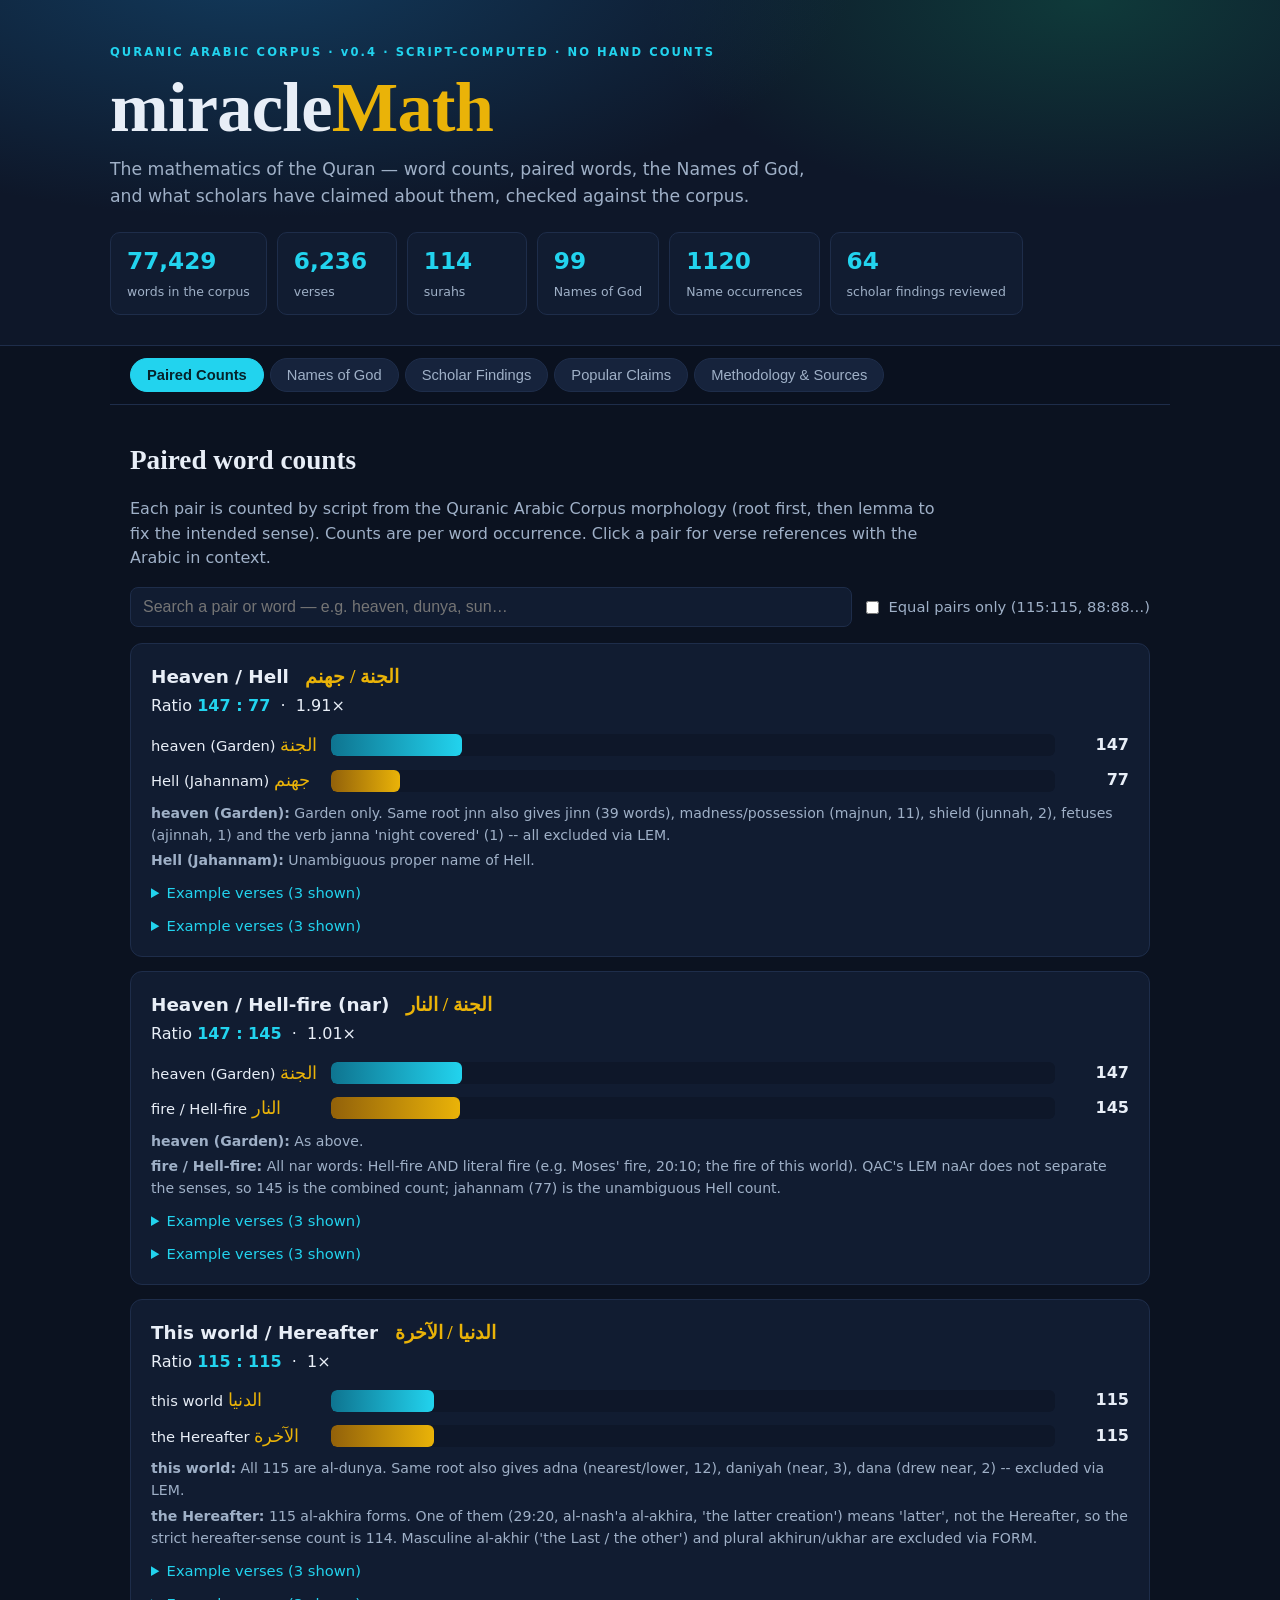
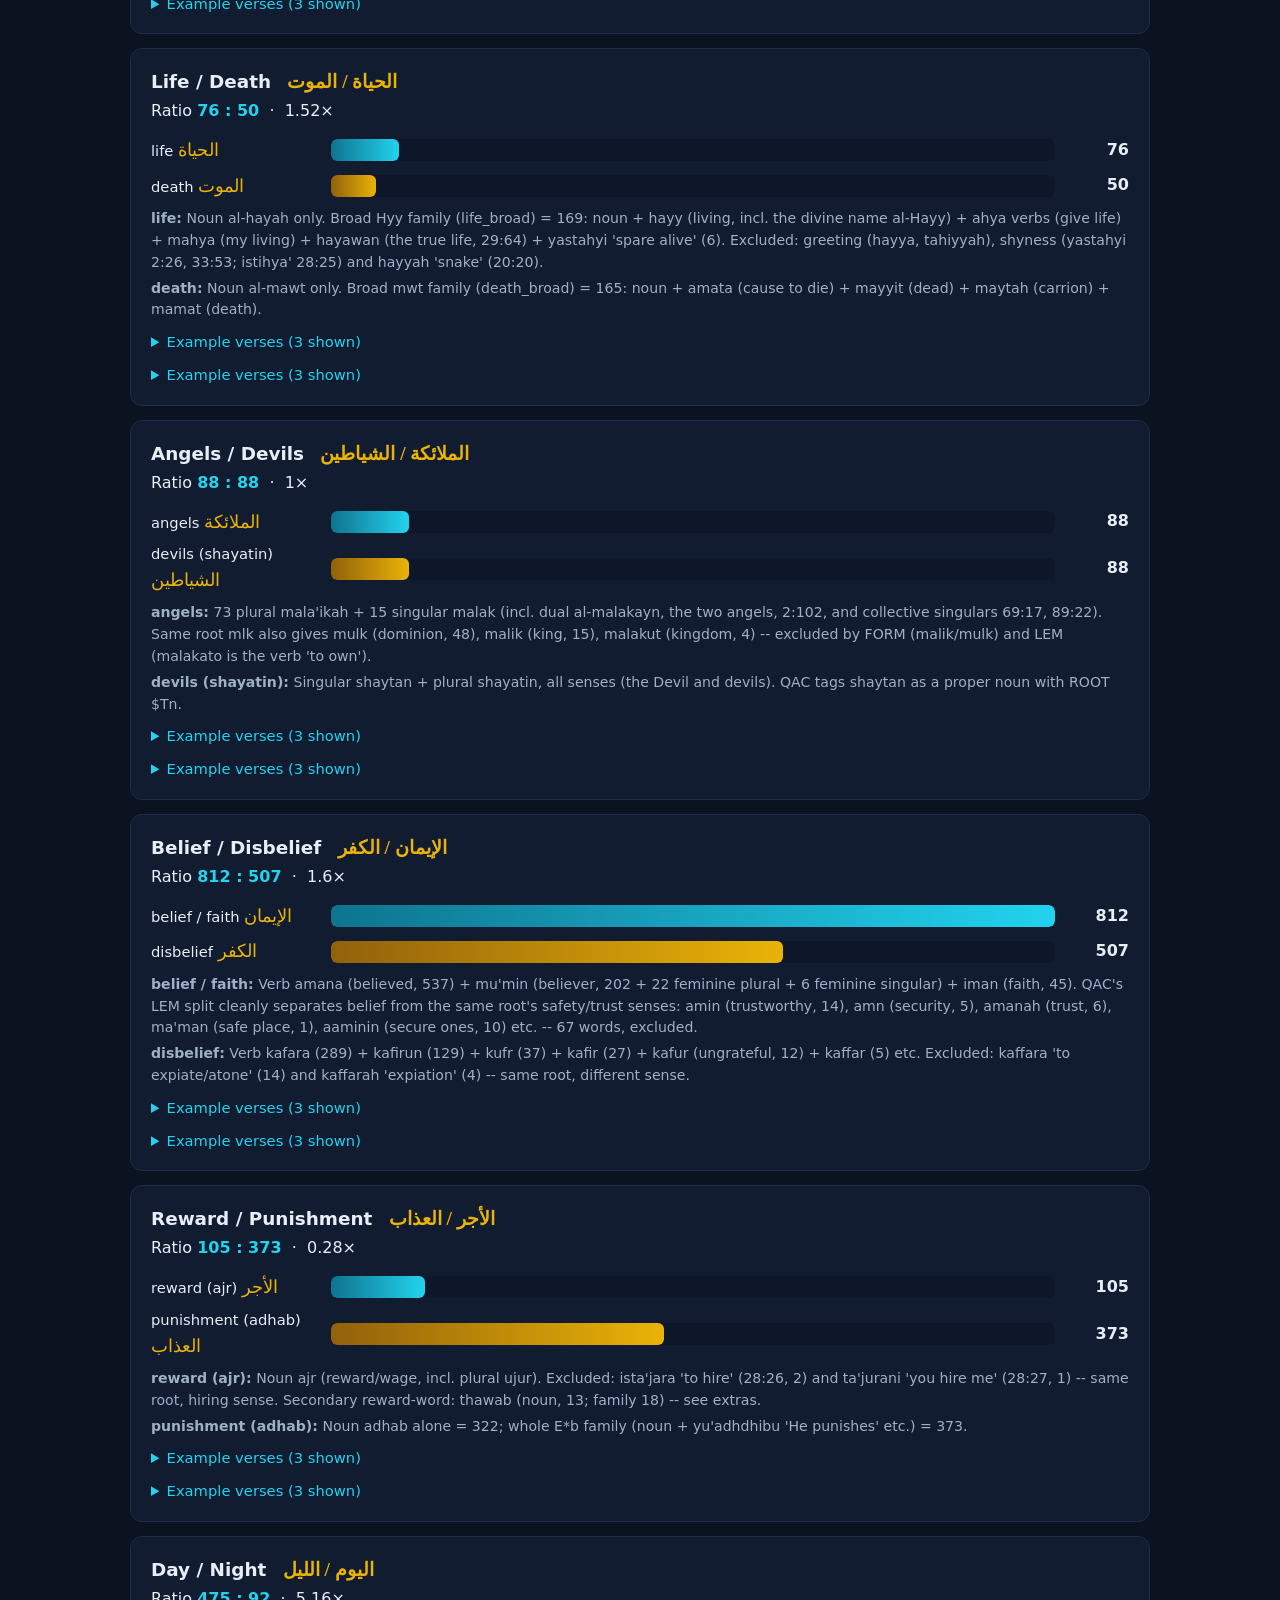
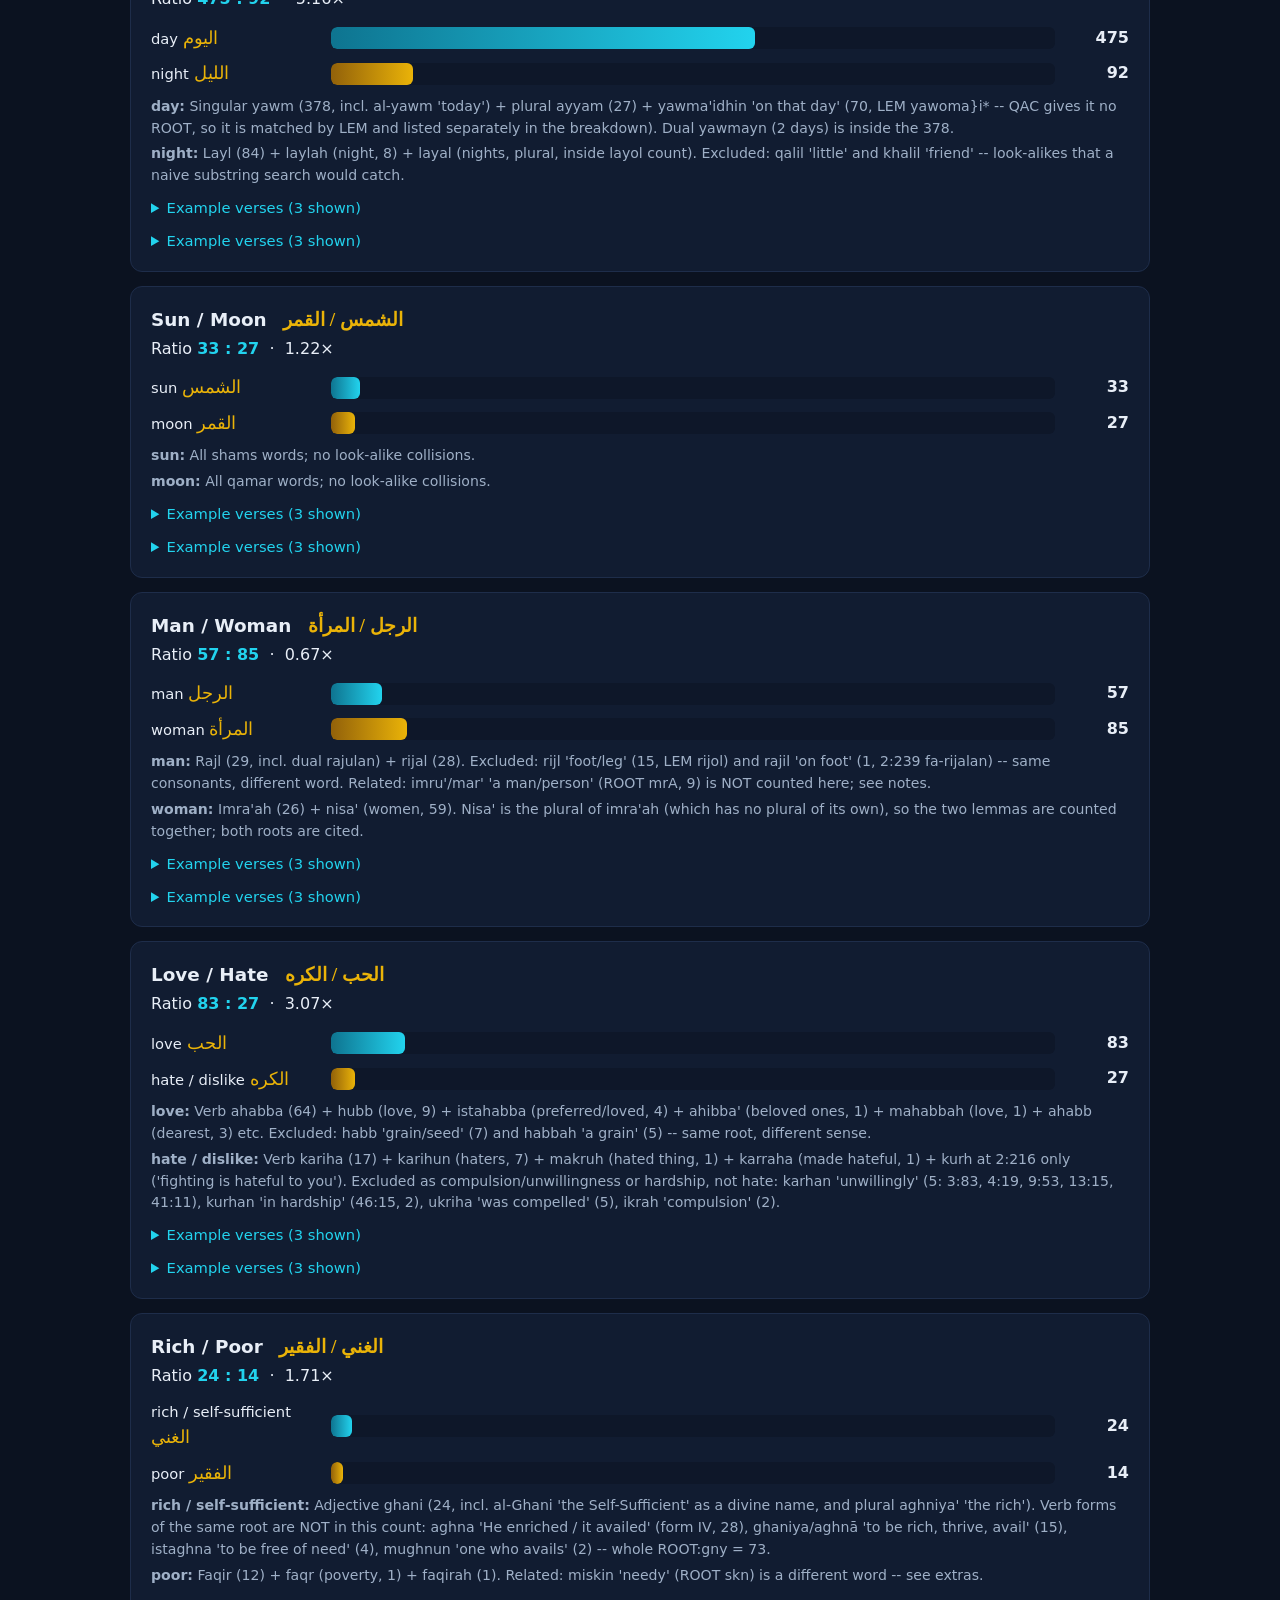
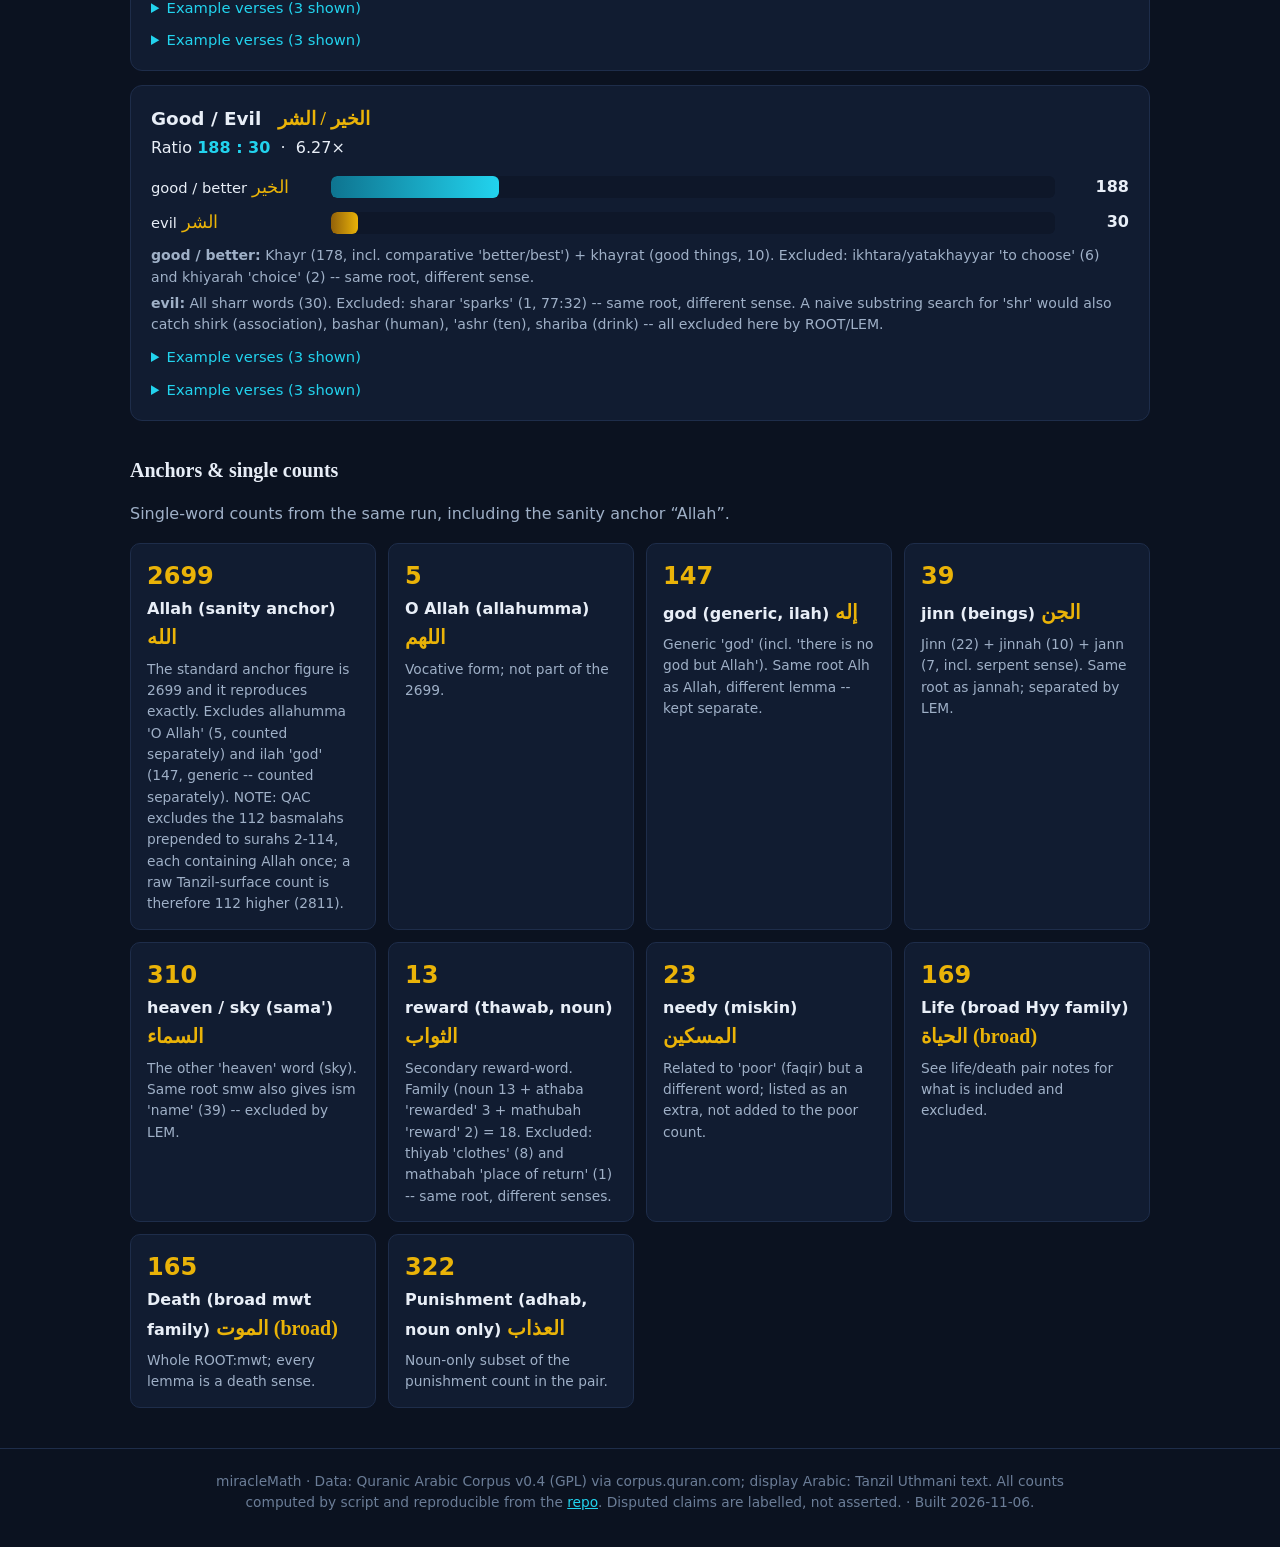
==== index.html @ 04a61f97 "Add Popular Claims tab + panel" ====
<!DOCTYPE html>
<html lang="en">
<head>
<meta charset="utf-8">
<meta name="viewport" content="width=device-width, initial-scale=1">
<title>miracleMath — The Mathematics of the Quran</title>
<meta name="description" content="Word counts and mathematics of the Quran, computed by script from the Quranic Arabic Corpus (v0.4) and cross-checked against the Tanzil Uthmani text. Paired word counts, the 99 Names of God and their co-occurrence graph, and a labelled review of scholar findings.">
<link rel="stylesheet" href="styles.css">
</head>
<body>
<header class="hero">
  <div class="hero-inner">
    <p class="eyebrow">QURANIC ARABIC CORPUS · v0.4 · SCRIPT-COMPUTED · NO HAND COUNTS</p>
    <h1>miracle<span class="math">Math</span></h1>
    <p class="subtitle">The mathematics of the Quran — word counts, paired words, the Names of God,
      and what scholars have claimed about them, checked against the corpus.</p>
    <div class="stats" id="stats"></div>
  </div>
</header>

<nav class="tabs" aria-label="Sections">
  <button class="tab active" data-tab="pairs">Paired Counts</button>
  <button class="tab" data-tab="names">Names of God</button>
  <button class="tab" data-tab="findings">Scholar Findings</button>
  <button class="tab" data-tab="popular">Popular Claims</button>
  <button class="tab" data-tab="method">Methodology &amp; Sources</button>
</nav>

<main>
  <!-- ============ PAIRED COUNTS ============ -->
  <section id="tab-pairs" class="panel active">
    <div class="panel-head">
      <h2>Paired word counts</h2>
      <p>Each pair is counted by script from the Quranic Arabic Corpus morphology
        (root first, then lemma to fix the intended sense). Counts are per word occurrence.
        Click a pair for verse references with the Arabic in context.</p>
      <div class="controls">
        <input id="pair-search" type="search" placeholder="Search a pair or word — e.g. heaven, dunya, sun…" aria-label="Search pairs">
        <label class="check"><input type="checkbox" id="pair-equal-only"> Equal pairs only (115:115, 88:88…)</label>
      </div>
    </div>
    <div id="pairs-list"></div>
    <div class="panel-head sub">
      <h3>Anchors &amp; single counts</h3>
      <p>Single-word counts from the same run, including the sanity anchor “Allah”.</p>
    </div>
    <div id="extras-list" class="extras"></div>
  </section>

  <!-- ============ NAMES OF GOD ============ -->
  <section id="tab-names" class="panel">
    <div class="panel-head">
      <h2>The 99 Names of God <span class="ar">أَسْمَاءُ ٱللَّهِ ٱلْحُسْنَىٰ</span></h2>
      <p>Occurrences of each Name in the Arabic text, matched by lemma in the Quranic
        Arabic Corpus. A Name counts only where the word is used of God — the notes say
        exactly which occurrences were excluded and why. 24 Names do not occur in the Quran at all.</p>
      <div class="controls">
        <input id="name-search" type="search" placeholder="Search a Name — e.g. Rahim, Aziz, Nur…" aria-label="Search Names">
        <select id="name-filter" aria-label="Filter Names">
          <option value="all">All 99 Names</option>
          <option value="present">Occurs in the Quran</option>
          <option value="zero">Zero occurrences (24)</option>
          <option value="top20">Top 20 by count</option>
        </select>
      </div>
    </div>
    <div class="graph-wrap">
      <div class="graph-head">
        <h3>Co-occurrence network — which Names appear together in a verse</h3>
        <div class="controls">
          <label>Graph scope
            <select id="graph-scope" aria-label="Graph scope">
              <option value="15">Top 15 Names</option>
              <option value="25" selected>Top 25 Names</option>
              <option value="40">Top 40 Names</option>
            </select>
          </label>
          <label>Edges
            <select id="graph-edges" aria-label="Edge type">
              <option value="verse" selected>Same verse</option>
              <option value="surah">Same surah</option>
            </select>
          </label>
        </div>
        <p class="hint">Click a node to highlight its neighbours and see the pair counts.
          Edge thickness = number of shared verses (or surahs).</p>
      </div>
      <canvas id="graph" width="960" height="560" aria-label="Co-occurrence network graph of the Names of God"></canvas>
      <div id="graph-detail" class="graph-detail">Select a Name in the graph to see its strongest partners.</div>
    </div>
    <div id="names-list"></div>
    <div id="name-detail"></div>
  </section>

  <!-- ============ SCHOLAR FINDINGS ============ -->
  <section id="tab-findings" class="panel">
    <div class="panel-head">
      <h2>Scholar findings — reported, labelled, checked</h2>
      <p>Published and widely-cited claims about Quranic word-count mathematics.
        Every finding carries a label: <span class="badge ok">confirmed by our recount</span>,
        <span class="badge warn">reported, method unclear</span>, or
        <span class="badge bad">contested</span>. Disputed numerology is presented as a
        <em>reported finding with its status</em> — never as settled fact. Each finding was
        checked against our own scripted recount where the claim allows it.
        Widely circulated popular claims by Harun Yahya are in a separate tab.</p>
      <div class="controls">
        <input id="finding-search" type="search" placeholder="Search findings — e.g. 19, dunya, letters…" aria-label="Search findings">
        <select id="finding-cat" aria-label="Filter by category">
          <option value="all">All categories</option>
          <option value="paired_counts">Paired counts</option>
          <option value="letter_counts">Letter counts</option>
          <option value="code19">Code 19</option>
          <option value="corpus_linguistics">Corpus linguistics</option>
        </select>
        <select id="finding-status" aria-label="Filter by status">
          <option value="all">All statuses</option>
          <option value="confirmed">Confirmed by our recount</option>
          <option value="differs">Differs from our recount</option>
          <option value="cannot_verify">Cannot verify</option>
        </select>
      </div>
      <p class="tally" id="finding-tally"></p>
    </div>
    <div id="findings-list"></div>
  </section>

  <!-- ============ POPULAR CLAIMS ============ -->
  <section id="tab-popular" class="panel">
    <div class="panel-head">
      <h2>Popular claims — Harun Yahya</h2>
      <p>Harun Yahya is the pen name of Adnan Oktar, a Turkish popular creationist author — not a
        scholarly source. He was convicted in Turkey in 2022 (8,658-year sentence, upheld 2024).
        These widely circulated claims are included so they can be tested against the corpus;
        inclusion is not endorsement. Each claim carries its recount label.</p>
      <div class="controls">
        <input id="popular-search" type="search" placeholder="Search popular claims — e.g. day, 145, angels…" aria-label="Search popular claims">
        <select id="popular-cat" aria-label="Filter by category">
          <option value="all">All categories</option>
          <option value="paired_counts">Paired counts</option>
          <option value="letter_counts">Letter counts</option>
          <option value="code19">Code 19</option>
          <option value="corpus_linguistics">Corpus linguistics</option>
        </select>
        <select id="popular-status" aria-label="Filter by status">
          <option value="all">All statuses</option>
          <option value="confirmed">Confirmed by our recount</option>
          <option value="differs">Differs from our recount</option>
          <option value="cannot_verify">Cannot verify</option>
        </select>
      </div>
      <p class="tally" id="popular-tally"></p>
    </div>
    <div id="popular-list"></div>
  </section>

  <!-- ============ METHODOLOGY ============ -->
  <section id="tab-method" class="panel">
    <div class="panel-head">
      <h2>Methodology &amp; sources</h2>
      <p>How every number on this site was produced — and how to reproduce it.</p>
    </div>
    <div class="method-grid">
      <div class="method-card">
        <h3>Primary corpus</h3>
        <p><strong>Quranic Arabic Corpus, version 0.4</strong> (Kais Dukes, University of Leeds, 2011),
          <a href="https://corpus.quran.com">corpus.quran.com</a> — morphological annotation of the Quran:
          77,429 words, 6,236 verses, 114 surahs. Each word is tagged with part of speech, lemma and root.</p>
        <p>How it was obtained, stated honestly: the official download page serves v0.4 behind an e-mail
          form and publishes no direct file URL, and the Java API (JQuranTree) is a Java library, not a
          REST endpoint. The file used here was fetched from the textminingthequran.com mirror of the
          identical v0.4 file and verified against the corpus’s own published figures (128,276 lines;
          77,429 words; verbatim GPL header block). It was <em>not</em> downloaded directly from corpus.quran.com.</p>
        <p>Licence: GNU GPL — verbatim redistribution allowed, changes not allowed. Source named and linked wherever the annotation is used.</p>
      </div>
      <div class="method-card">
        <h3>Cross-check corpus</h3>
        <p><strong>Tanzil Quran Text, Uthmani script</strong> (<a href="https://tanzil.net">tanzil.net</a>).
          Used for (a) display Arabic in this site, copied byte-for-byte and never retyped, and
          (b) cross-checking full-text totals.</p>
        <p>Known difference, not an error: the Corpus counts 77,429 segmented words; Tanzil counts
          77,881 space-delimited tokens in the same 6,236 verses. The gap is 452 = 448 (112 unnumbered
          basmalahs × 4 words, present in Tanzil, absent from the Corpus except 1:1) + 4 verses where
          the two texts segment words differently (2:181, 8:6, 13:37, 37:130). Counts are never forced to match.</p>
      </div>
      <div class="method-card">
        <h3>Counting rules</h3>
        <ul>
          <li><strong>Root-word pairs:</strong> match by <code>ROOT:</code> in the Corpus, then narrow by
            <code>LEM:</code> to the intended sense (e.g. root <code>jnn</code> gives 201 words, but lemma
            <code>jan~ap</code> — jannah itself — gives 147). One count per word location; prefixes and
            suffixes need no stripping because the Corpus already segments them.</li>
          <li><strong>Names of God:</strong> match by <code>LEM:</code> with a <code>ROOT:</code> cross-check.
            A Name counts only where the word is used of God; occurrences predicated of something else
            (the Book, a person, an object) are excluded and listed verse by verse in the data.</li>
          <li><strong>Co-occurrence:</strong> two Names co-occur if both appear in the same verse
            (primary graph) or the same surah (weaker graph). Edge weight = number of shared verses/surahs.</li>
          <li><strong>Basmalah:</strong> the Corpus contains only the basmalah of 1:1. Counts therefore
            exclude the 112 unnumbered basmalahs; Tanzil-based surface counts are 112 higher for
            Allah, Rahman and Rahim, as noted per Name.</li>
        </ul>
      </div>
      <div class="method-card">
        <h3>Reproduce it</h3>
        <p>Every number on this site comes from a script in the
          <a href="https://github.com/mindsyourai/miracleMath/tree/main/data">data/ folder of the repo</a>:</p>
        <ul>
          <li><code>root_counts_script.py</code> → <code>root_counts.json</code> (re-run regenerates byte-identical JSON)</li>
          <li><code>names_script.py</code> → <code>names.json</code> + <code>name_edges.json</code> (self-checking; exits non-zero on mismatch)</li>
          <li><code>scholar_spotcheck.py</code> → 18 anchors for the scholar findings</li>
        </ul>
        <p>Full provenance, file hashes and the counting-rule detail live in
          <a href="https://github.com/mindsyourai/miracleMath/blob/main/DATA_SOURCES.md">DATA_SOURCES.md</a>.</p>
      </div>
      <div class="method-card">
        <h3>What this site does not do</h3>
        <ul>
          <li>It does not present disputed numerology as settled fact. Code-19 and paired-count claims are labelled confirmed / differs / cannot verify.</li>
          <li>It does not count from the English translation. The Clear Quran (Khattab, 2022) is a translation only and was not used as a counting source.</li>
          <li>It does not cover Said Nursi’s <em>İşârâtü’l-İ‘câz</em> — parked for now by the project owner.</li>
        </ul>
      </div>
      <div class="method-card">
        <h3>Sources</h3>
        <ul class="sources">
          <li>Quranic Arabic Corpus — <a href="https://corpus.quran.com">corpus.quran.com</a> (v0.4, 2011, GPL)</li>
          <li>Java API overview — <a href="https://corpus.quran.com/java/overview.jsp">corpus.quran.com/java/overview.jsp</a></li>
          <li>Tanzil Quran Text — <a href="https://tanzil.net">tanzil.net</a></li>
          <li>Corpus documentation (tagset, features) — <a href="https://corpus.quran.com/documentation/tagset.jsp">corpus.quran.com/documentation</a></li>
          <li>Project repo &amp; data — <a href="https://github.com/mindsyourai/miracleMath">github.com/mindsyourai/miracleMath</a></li>
        </ul>
      </div>
    </div>
  </section>
</main>

<footer>
  <p>miracleMath · Data: Quranic Arabic Corpus v0.4 (GPL) via corpus.quran.com; display Arabic: Tanzil Uthmani text.
  All counts computed by script and reproducible from the <a href="https://github.com/mindsyourai/miracleMath">repo</a>.
  Disputed claims are labelled, not asserted. · Built 2026-11-06.</p>
</footer>

<script src="data.js"></script>
<script src="app.js"></script>
</body>
</html>
---- styles.css ----
/* miracleMath — dark laboratory / data-viz theme */
:root{
  --bg:#0b1220; --bg2:#0e1729; --panel:#111c31; --panel2:#0d1526;
  --ink:#e8eef7; --muted:#9fb0c7; --faint:#6b7d97;
  --cyan:#22d3ee; --teal:#2dd4bf; --gold:#eab308; --gold-dim:#a16207;
  --red:#f87171; --green:#4ade80; --amber:#fbbf24;
  --line:#1e2d4a; --chip:#16233c;
}
*{box-sizing:border-box}
html{scroll-behavior:smooth}
body{margin:0;background:var(--bg);color:var(--ink);
  font-family:system-ui,-apple-system,"Segoe UI",Roboto,Helvetica,Arial,sans-serif;
  line-height:1.55}
a{color:var(--cyan)}
code{font-family:ui-monospace,SFMono-Regular,Menlo,monospace;font-size:.86em;
  background:var(--chip);padding:.1em .35em;border-radius:4px}
.ar{font-family:"Traditional Arabic","Amiri","Scheherazade New",serif;
  font-size:1.25em;direction:rtl}

/* hero */
.hero{background:radial-gradient(1000px 420px at 20% -10%,#123a5c 0%,transparent 60%),
  radial-gradient(800px 380px at 85% 0%,#0f3a3a 0%,transparent 55%),var(--bg2);
  border-bottom:1px solid var(--line);padding:44px 20px 30px}
.hero-inner{max-width:1060px;margin:0 auto}
.eyebrow{color:var(--cyan);letter-spacing:.18em;font-size:.72rem;font-weight:700;margin:0 0 10px}
.hero h1{font-size:clamp(2.6rem,7vw,4.4rem);margin:0;line-height:1;
  font-family:Georgia,"Times New Roman",serif;letter-spacing:-.01em}
.hero h1 .math{color:var(--gold)}
.subtitle{color:var(--muted);max-width:720px;font-size:1.08rem;margin:14px 0 22px}
.stats{display:flex;flex-wrap:wrap;gap:10px}
.stat{background:var(--panel);border:1px solid var(--line);border-radius:10px;
  padding:10px 16px;min-width:120px}
.stat b{display:block;font-size:1.45rem;color:var(--cyan);font-variant-numeric:tabular-nums}
.stat span{font-size:.78rem;color:var(--muted)}

/* tabs */
.tabs{position:sticky;top:0;z-index:10;display:flex;flex-wrap:wrap;gap:6px;
  max-width:1060px;margin:0 auto;padding:12px 20px;
  background:rgba(11,18,32,.96);border-bottom:1px solid var(--line)}
.tab{background:var(--chip);color:var(--muted);border:1px solid var(--line);
  border-radius:999px;padding:8px 16px;font-size:.92rem;cursor:pointer}
.tab:hover{color:var(--ink)}
.tab.active{background:var(--cyan);color:#06222a;border-color:var(--cyan);font-weight:700}

main{max-width:1060px;margin:0 auto;padding:8px 20px 40px}
.panel{display:none}
.panel.active{display:block}
.panel-head h2{font-family:Georgia,serif;font-size:1.7rem;margin:26px 0 6px}
.panel-head h3{font-family:Georgia,serif;font-size:1.25rem;margin:26px 0 4px}
.panel-head p{color:var(--muted);max-width:820px}
.panel-head.sub h3{margin-top:34px}
.controls{display:flex;flex-wrap:wrap;gap:10px;align-items:center;margin:16px 0}
.controls input[type=search]{flex:1;min-width:240px;background:var(--panel);
  border:1px solid var(--line);color:var(--ink);border-radius:8px;padding:10px 12px;font-size:1rem}
.controls select{background:var(--panel);border:1px solid var(--line);color:var(--ink);
  border-radius:8px;padding:9px 10px;font-size:.95rem}
.check{color:var(--muted);font-size:.92rem;display:flex;gap:6px;align-items:center}
.tally{color:var(--muted);font-size:.9rem}

/* pair cards */
.pair{background:var(--panel);border:1px solid var(--line);border-radius:12px;
  padding:18px 20px;margin:14px 0}
.pair h3{margin:0 0 2px;font-size:1.15rem}
.pair h3 .ar{color:var(--gold);font-size:1.05em;margin-left:10px}
.pair .ratio{color:var(--cyan);font-weight:700}
.bars{margin:12px 0 6px}
.bar-row{display:grid;grid-template-columns:170px 1fr 64px;gap:10px;align-items:center;margin:7px 0}
.bar-row .lbl{font-size:.92rem}
.bar-row .lbl .ar{color:var(--gold)}
.bar-track{background:var(--bg2);border-radius:6px;height:22px;overflow:hidden}
.bar-fill{height:100%;border-radius:6px;min-width:2px}
.fill-a{background:linear-gradient(90deg,#0e7490,var(--cyan))}
.fill-b{background:linear-gradient(90deg,#92610a,var(--gold))}
.bar-row .num{text-align:right;font-weight:700;font-variant-numeric:tabular-nums}
.pair .notes{color:var(--muted);font-size:.88rem;margin:8px 0 0}
.pair .notes p{margin:4px 0}
.pair details{margin-top:10px}
.pair summary{cursor:pointer;color:var(--cyan);font-size:.92rem}
.refs{margin:10px 0 0;padding:0;list-style:none}
.refs li{background:var(--panel2);border:1px solid var(--line);border-radius:8px;
  padding:10px 12px;margin:8px 0}
.refs .ref-tag{color:var(--cyan);font-size:.82rem;font-weight:700}
.refs .verse{font-family:"Traditional Arabic","Amiri",serif;font-size:1.25rem;
  direction:rtl;text-align:right;line-height:2;margin:6px 0 2px}
.refs .word{color:var(--gold)}

/* extras */
.extras{display:grid;grid-template-columns:repeat(auto-fill,minmax(240px,1fr));gap:12px}
.extra{background:var(--panel);border:1px solid var(--line);border-radius:10px;padding:14px 16px}
.extra b{font-size:1.5rem;color:var(--gold);font-variant-numeric:tabular-nums}
.extra .t{display:block;font-weight:700;margin-top:2px}
.extra .t .ar{color:var(--gold)}
.extra p{color:var(--muted);font-size:.86rem;margin:6px 0 0}

/* names */
.graph-wrap{background:var(--panel);border:1px solid var(--line);border-radius:12px;
  padding:18px 20px;margin:14px 0}
.graph-head h3{margin:0 0 4px;font-size:1.15rem}
.graph-head .hint{color:var(--faint);font-size:.86rem}
#graph{width:100%;height:auto;display:block;background:var(--panel2);
  border:1px solid var(--line);border-radius:10px;cursor:pointer}
.graph-detail{margin-top:12px;color:var(--muted);font-size:.94rem}
.graph-detail b{color:var(--ink)}
.name-grid{display:grid;grid-template-columns:repeat(auto-fill,minmax(300px,1fr));gap:12px}
.name-card{background:var(--panel);border:1px solid var(--line);border-radius:10px;
  padding:14px 16px;cursor:pointer}
.name-card:hover{border-color:var(--cyan)}
.name-card.zero{opacity:.75;border-style:dashed}
.name-card h4{margin:0;font-size:1.05rem}
.name-card h4 .ar{color:var(--gold);margin-left:8px}
.name-card .meaning{color:var(--muted);font-size:.9rem;margin:2px 0 8px}
.name-card .count-line{display:flex;justify-content:space-between;font-size:.9rem}
.name-card .count-line b{color:var(--cyan);font-variant-numeric:tabular-nums}
.name-card .mini-bar{height:8px;background:var(--bg2);border-radius:4px;margin-top:6px;overflow:hidden}
.name-card .mini-bar i{display:block;height:100%;background:var(--teal);border-radius:4px}
.name-card .zero-tag{color:var(--amber);font-weight:700;font-size:.85rem}
.name-detail{background:var(--panel);border:1px solid var(--cyan);border-radius:12px;
  padding:18px 20px;margin:18px 0}
.name-detail h3{margin:0 0 4px}
.name-detail h3 .ar{color:var(--gold);margin-left:10px}
.name-detail p{color:var(--muted)}
.name-detail .kv{display:grid;grid-template-columns:repeat(auto-fit,minmax(150px,1fr));gap:8px;margin:12px 0}
.name-detail .kv div{background:var(--panel2);border-radius:8px;padding:8px 12px}
.name-detail .kv b{display:block;font-size:1.2rem;color:var(--cyan)}

/* findings */
.badge{display:inline-block;border-radius:999px;padding:2px 10px;font-size:.8rem;font-weight:700}
.badge.ok{background:#052e1b;color:var(--green);border:1px solid #14532d}
.badge.warn{background:#2e2305;color:var(--amber);border:1px solid #713f12}
.badge.bad{background:#2e0a0a;color:var(--red);border:1px solid #7f1d1d}
.badge.cat{background:var(--chip);color:var(--cyan);border:1px solid var(--line)}
.finding{background:var(--panel);border:1px solid var(--line);border-radius:12px;
  padding:16px 20px;margin:12px 0}
.finding h3{margin:0 0 6px;font-size:1.08rem;line-height:1.4}
.finding .meta{color:var(--faint);font-size:.86rem;margin:6px 0}
.finding .meta a{color:var(--muted)}
.finding p{margin:8px 0}
.finding .label-row{display:flex;flex-wrap:wrap;gap:8px;margin:8px 0}
.finding .note{color:var(--muted);font-size:.92rem}
.finding .note b{color:var(--ink)}

/* method */
.method-grid{display:grid;grid-template-columns:repeat(auto-fit,minmax(300px,1fr));gap:14px;margin-top:18px}
.method-card{background:var(--panel);border:1px solid var(--line);border-radius:12px;padding:18px 20px}
.method-card h3{margin-top:0;font-family:Georgia,serif}
.method-card p,.method-card li{color:var(--muted);font-size:.95rem}
.method-card ul{padding-left:20px}
.sources{list-style:none;padding:0}
.sources li{margin:6px 0}

footer{border-top:1px solid var(--line);padding:22px 20px 34px;color:var(--faint);
  font-size:.86rem;text-align:center}
footer p{max-width:900px;margin:0 auto}
@media (max-width:640px){
  .bar-row{grid-template-columns:110px 1fr 52px}
  .hero{padding:30px 16px 22px}
}
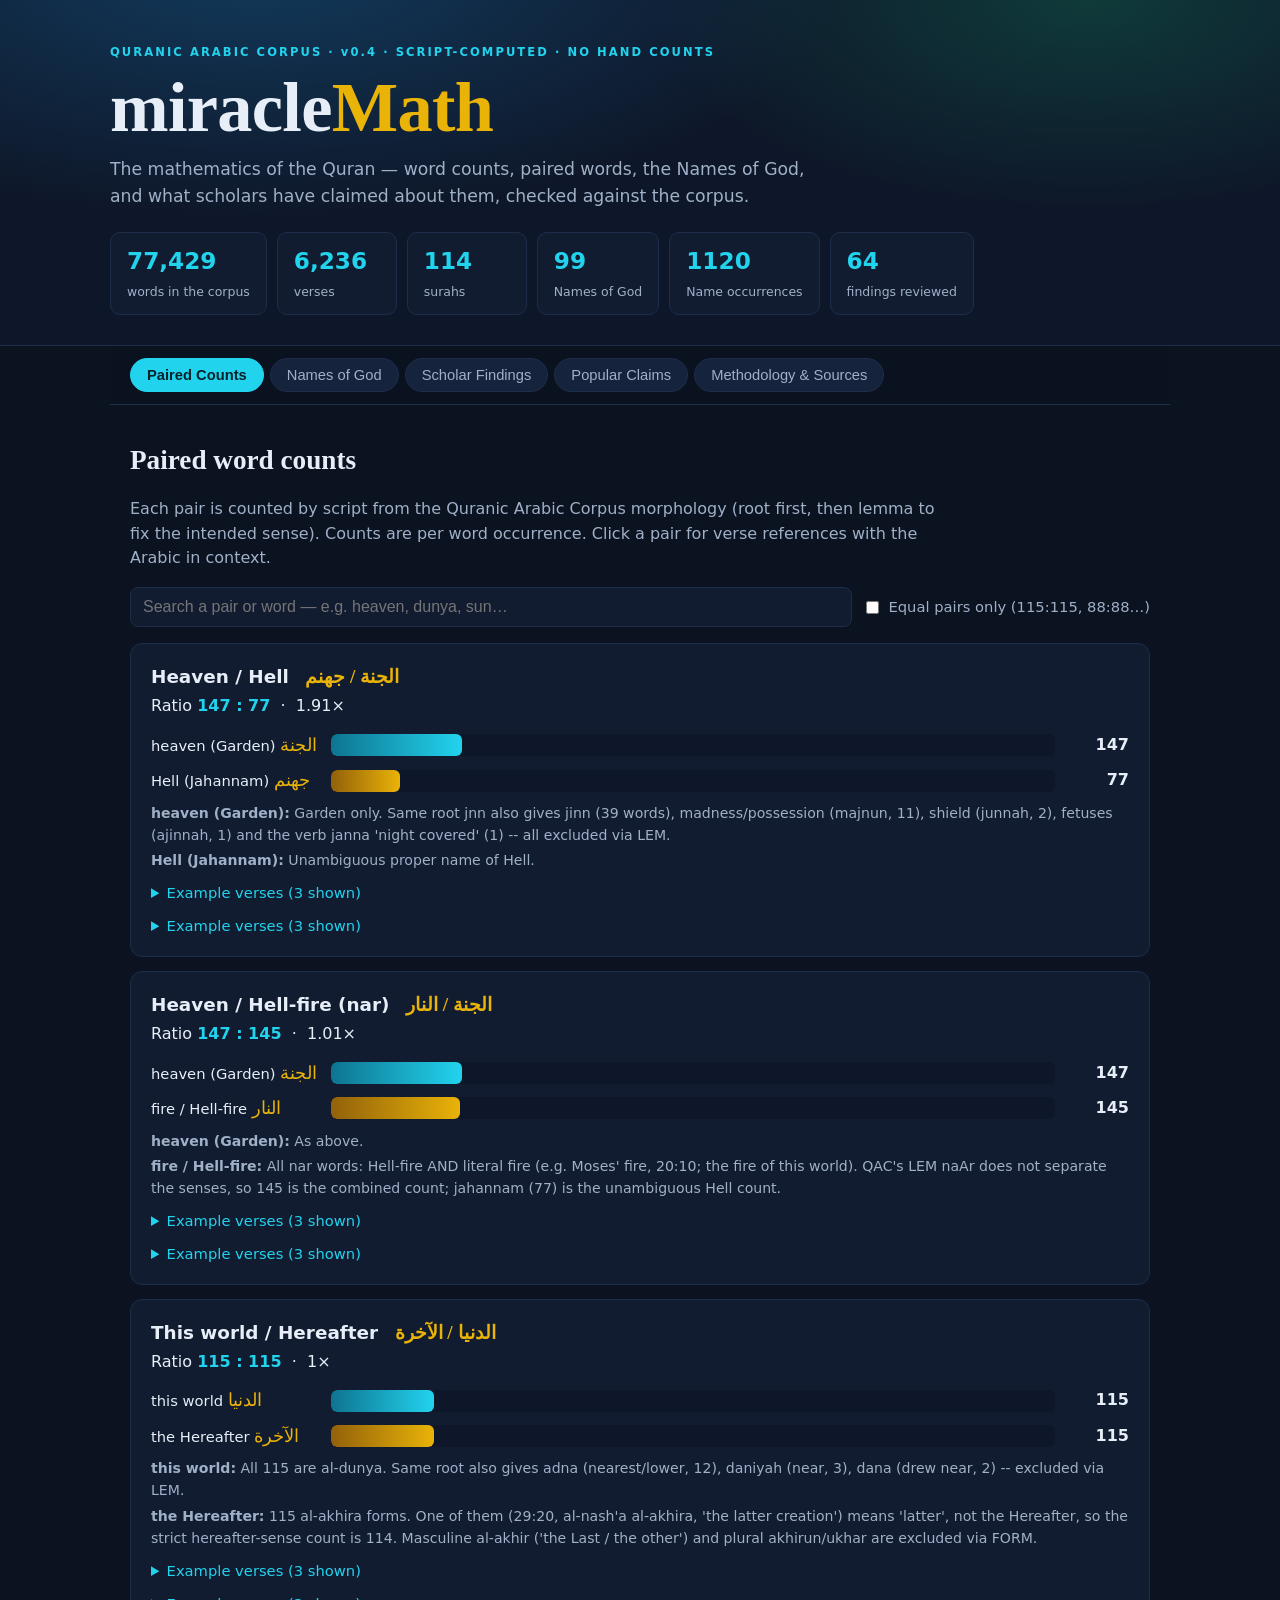
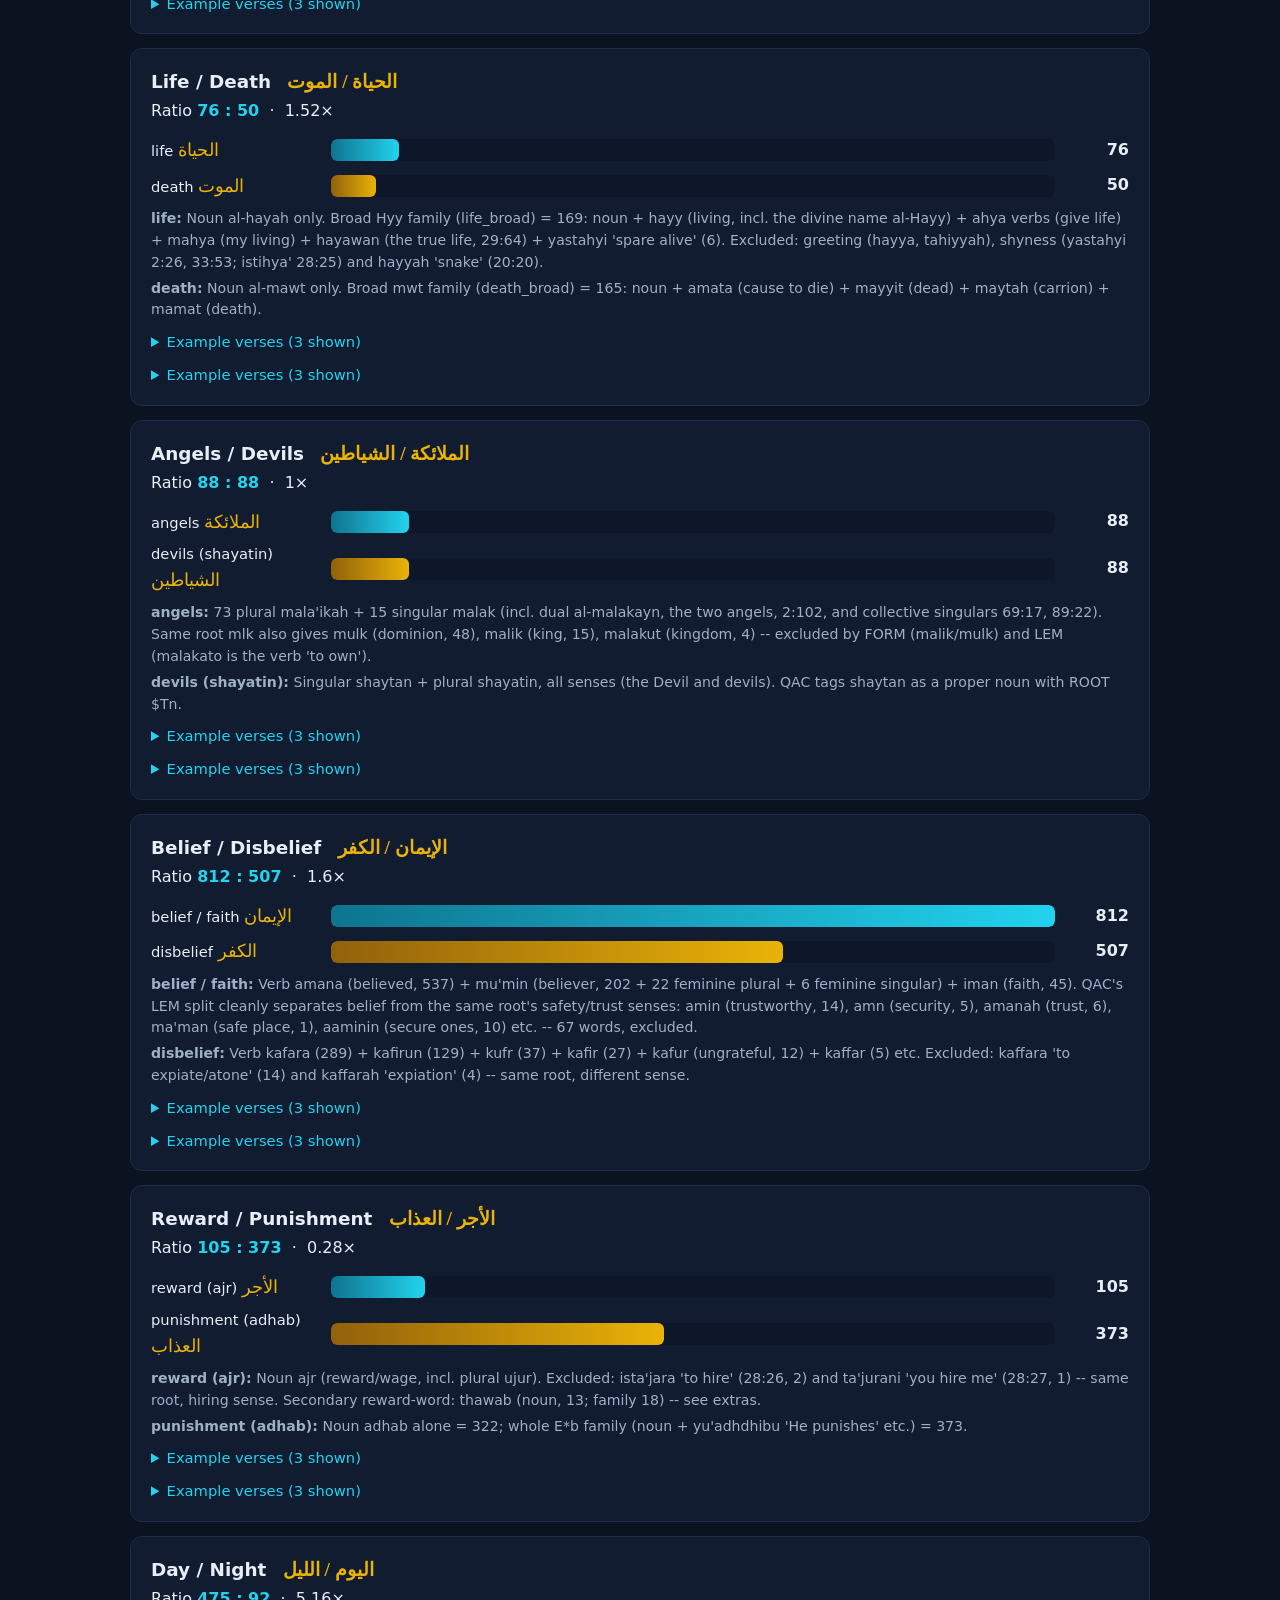
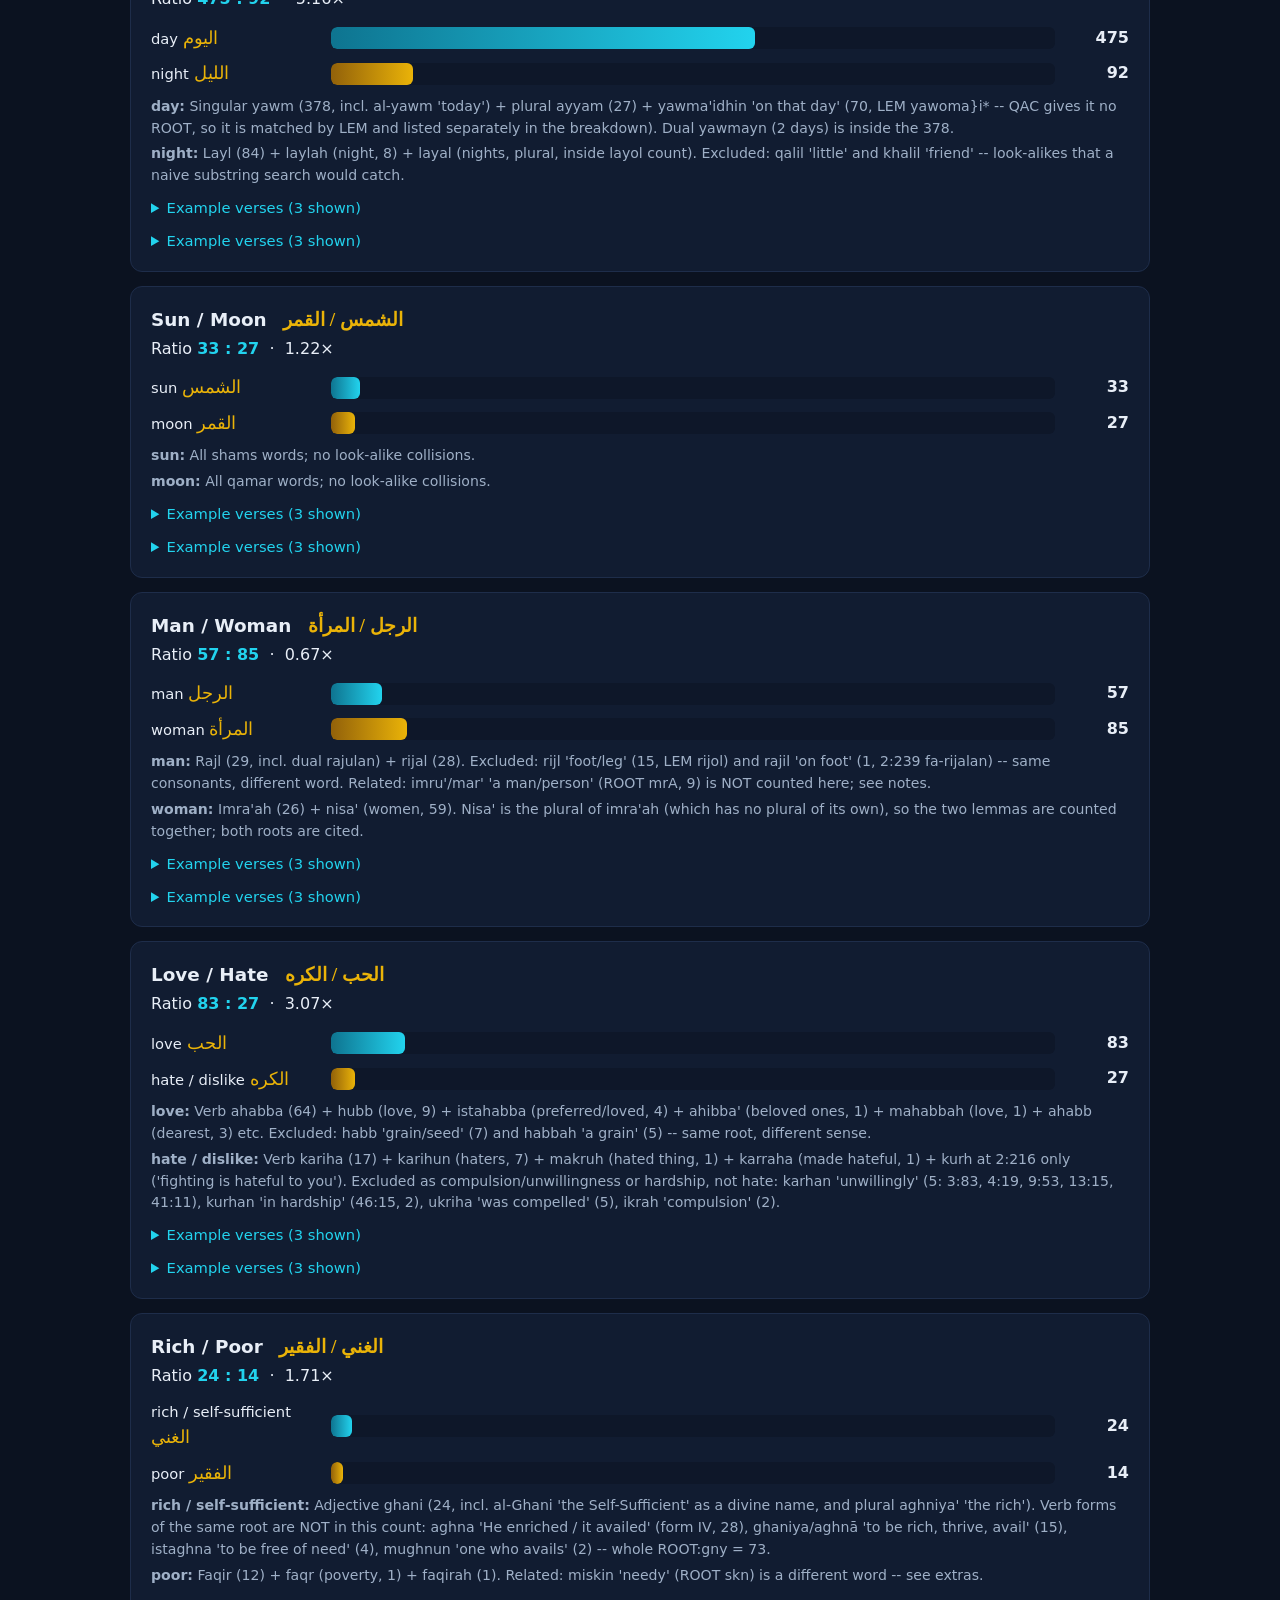
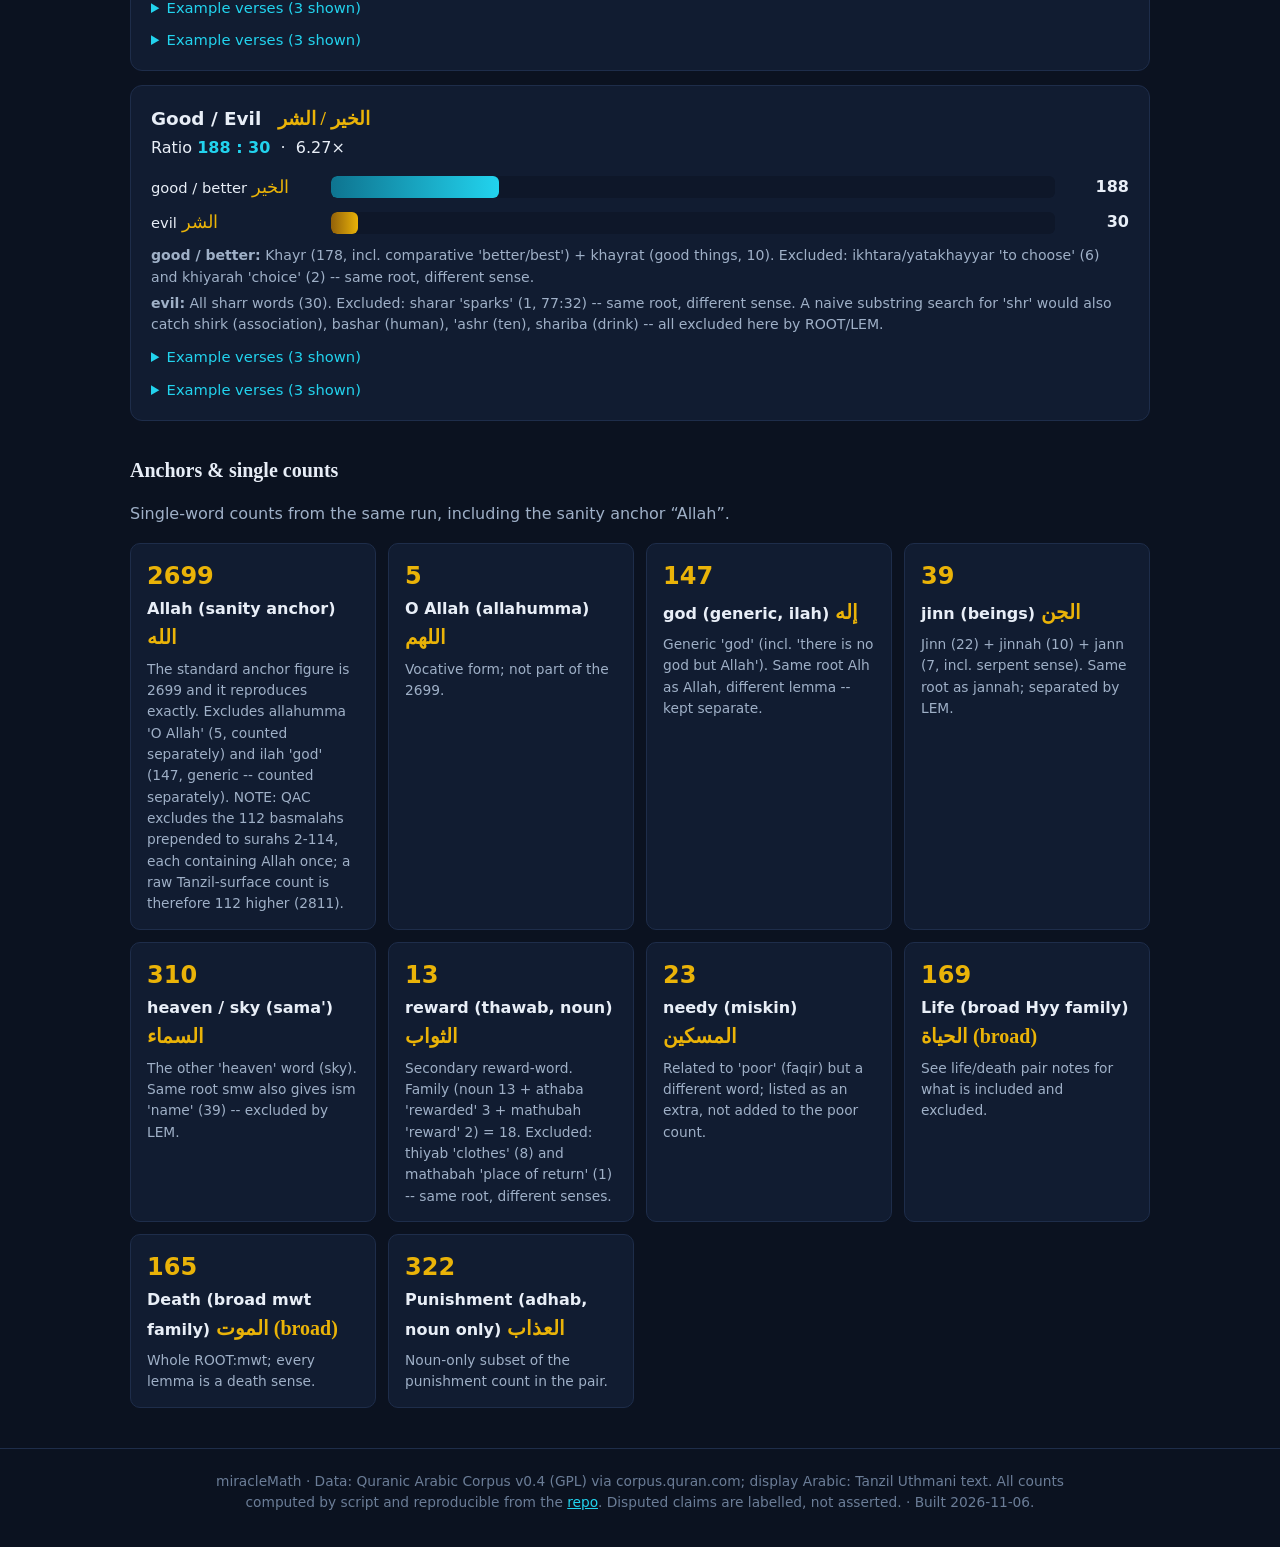
==== commit e1e68060: "Methods+locations pass 2026-11-08: index.html" ====
--- a/index.html
+++ b/index.html
@@ -240,6 +240,7 @@
 </footer>
 
 <script src="data.js"></script>
+<script src="locations.js"></script>
 <script src="app.js"></script>
 </body>
 </html>
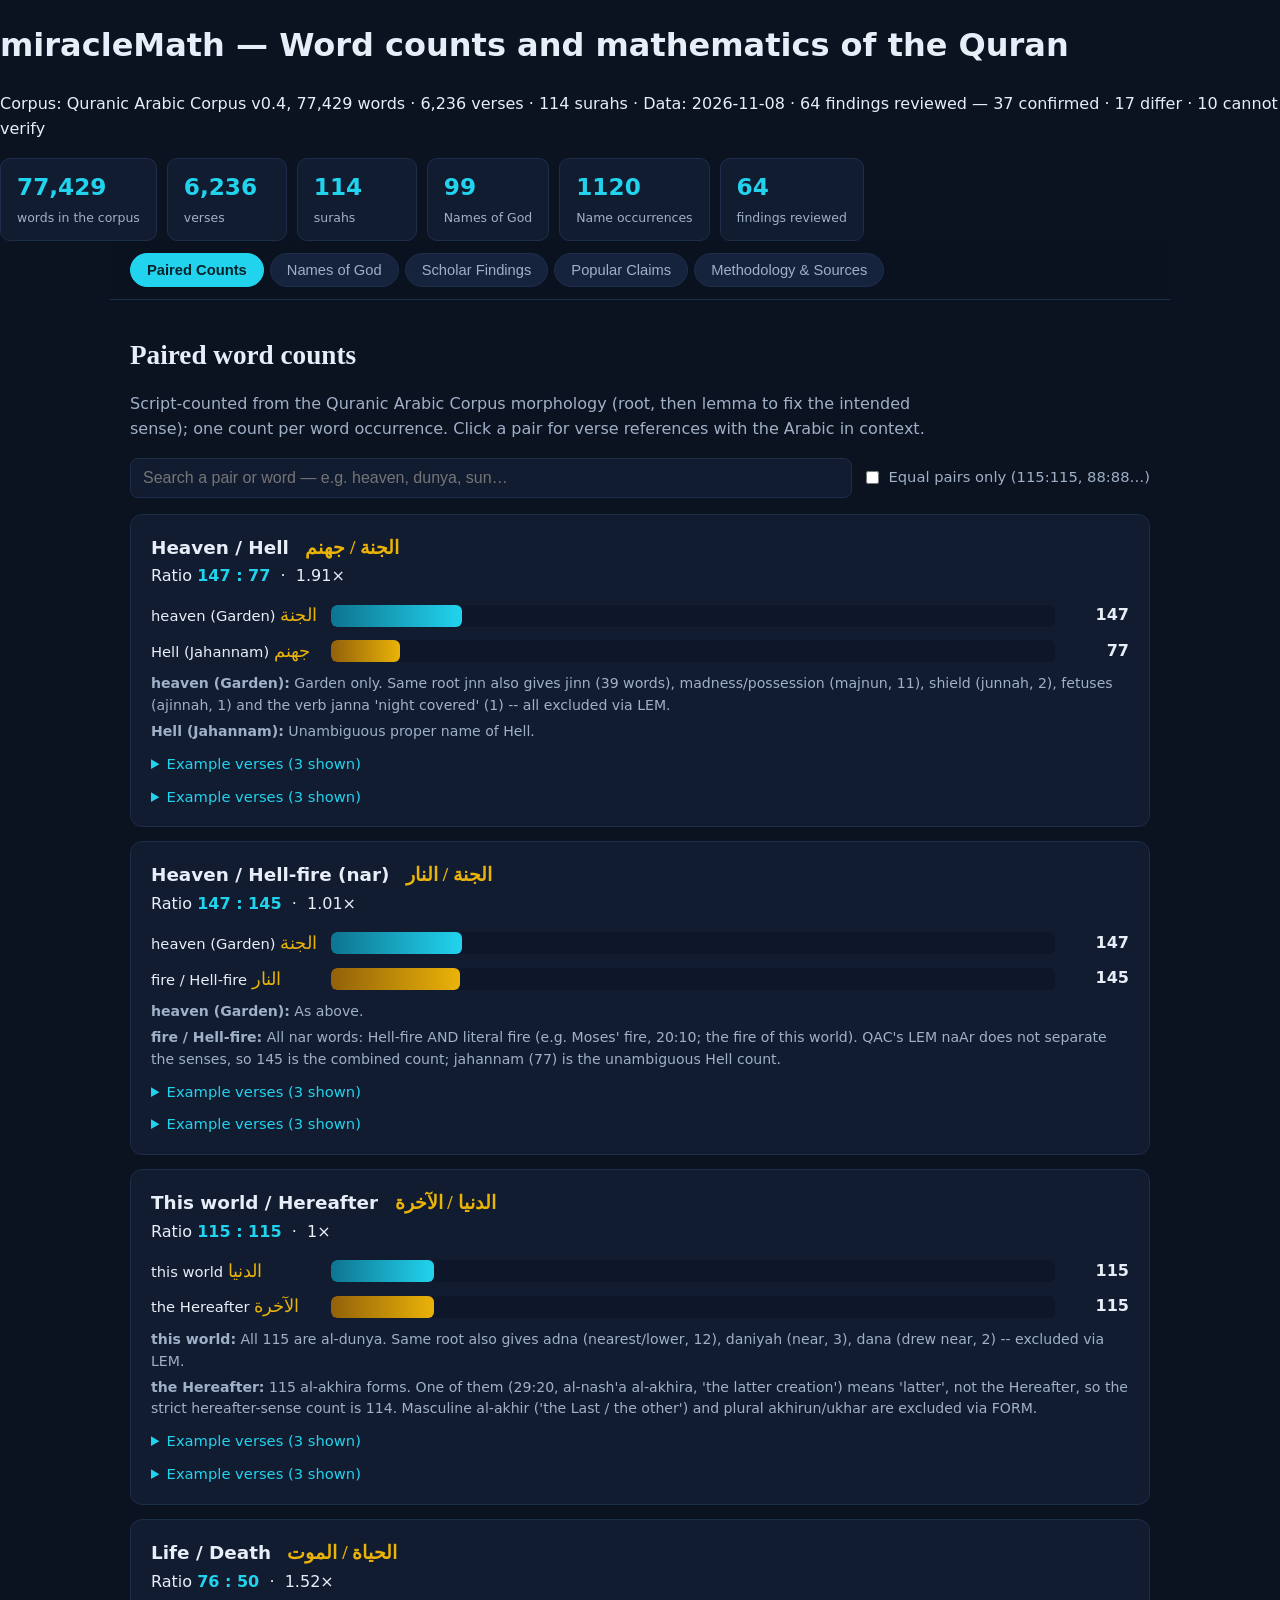
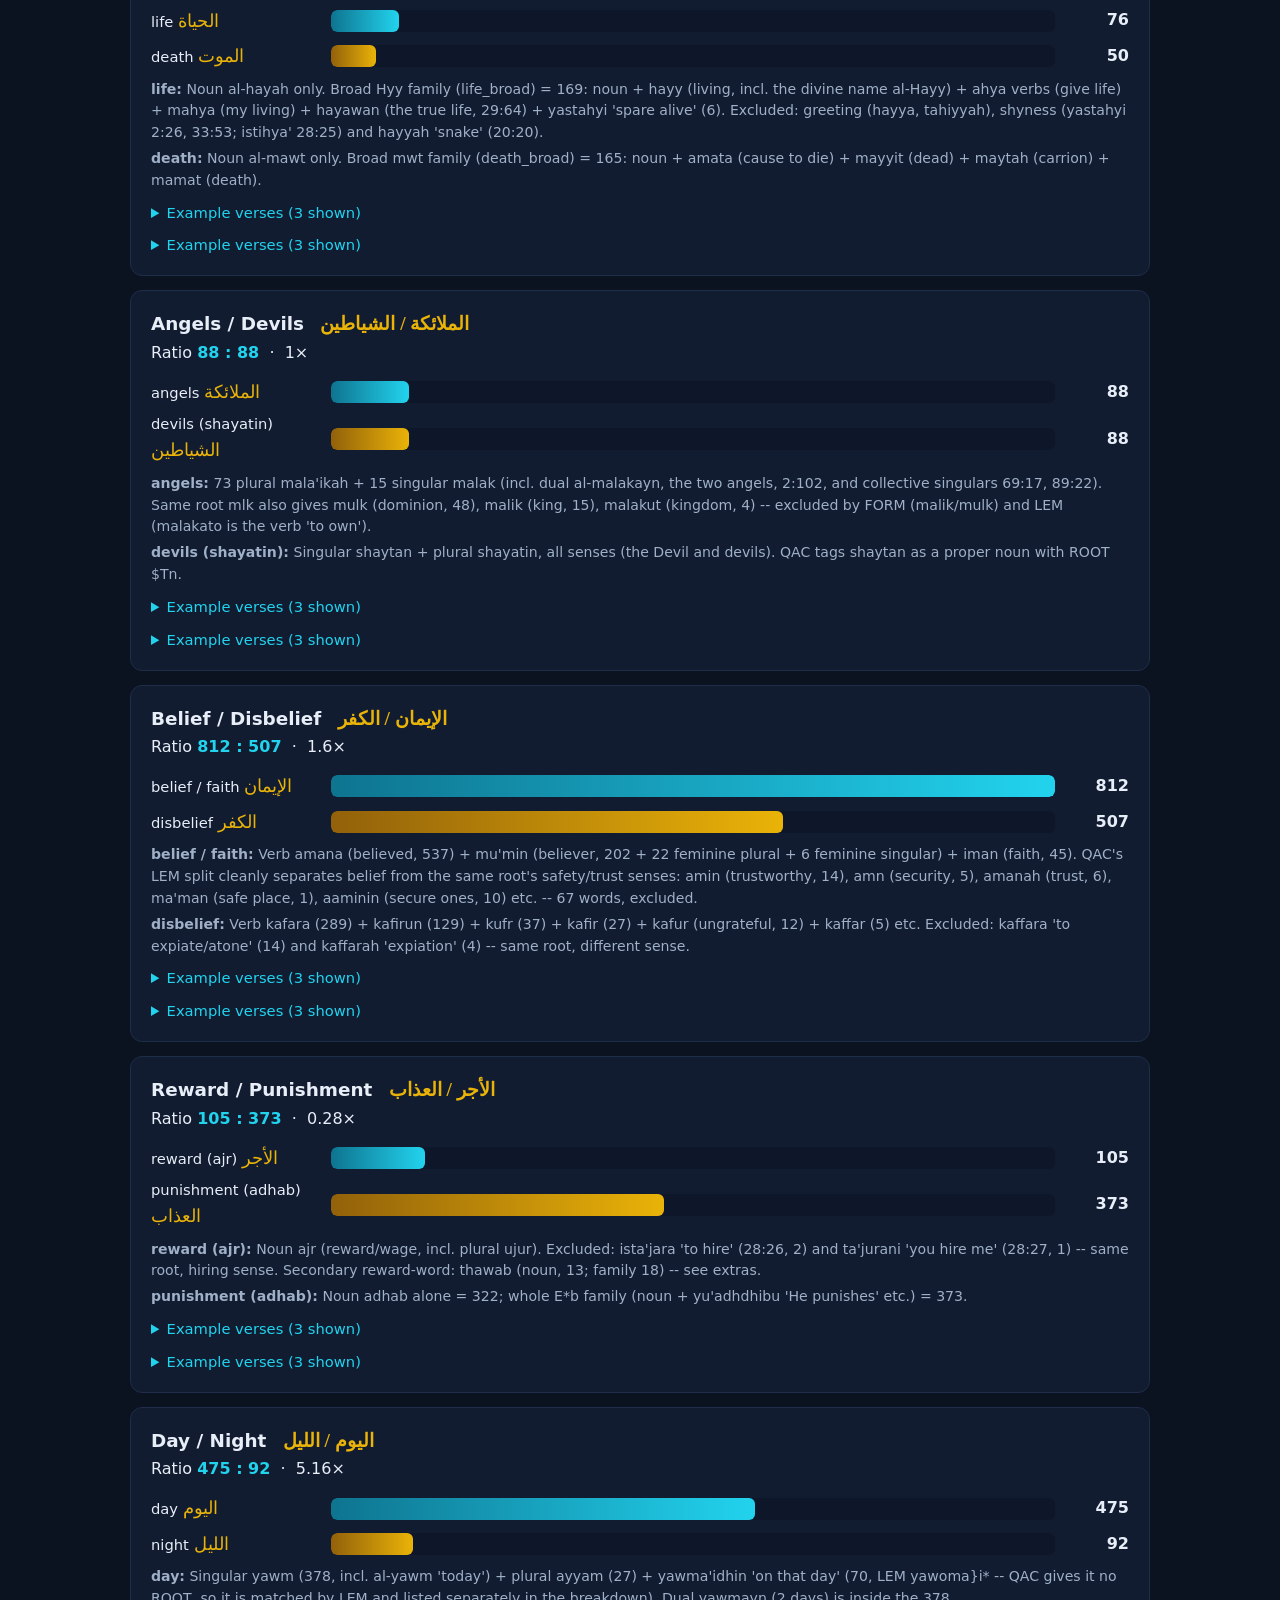
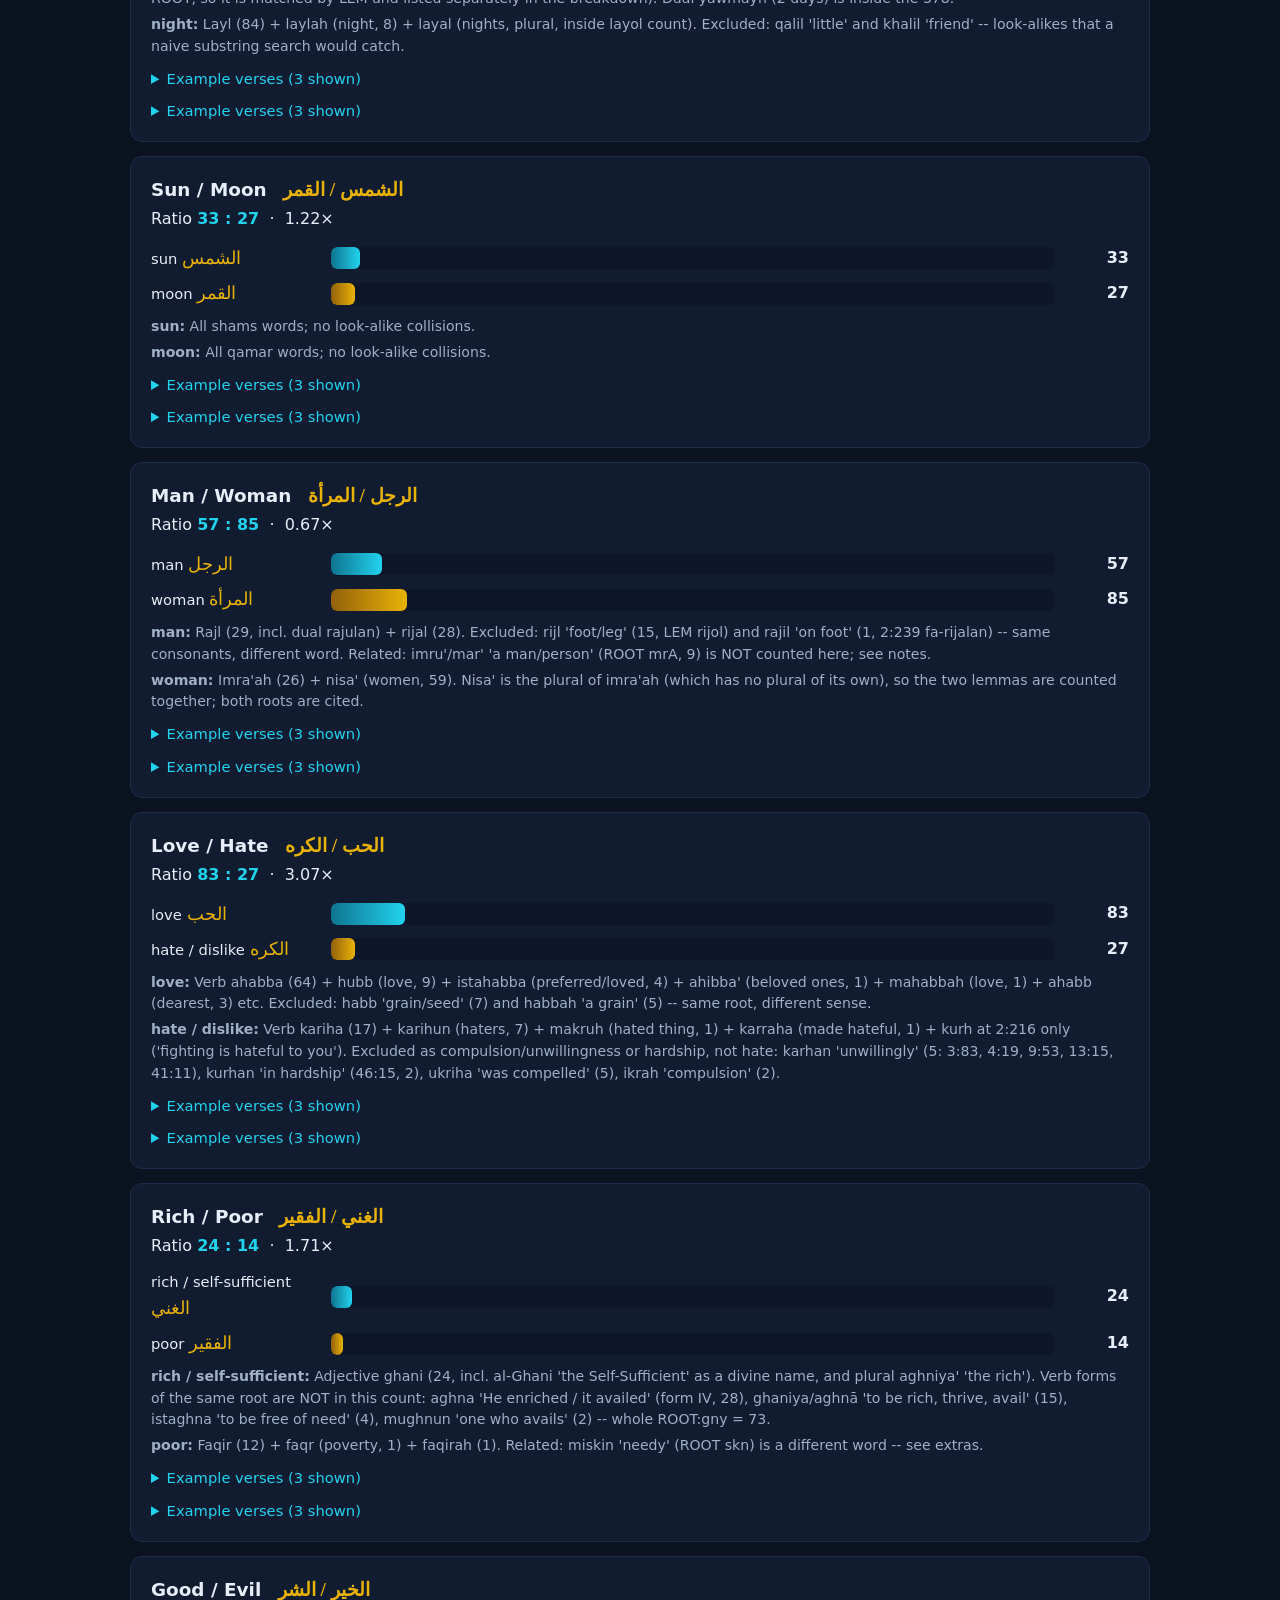
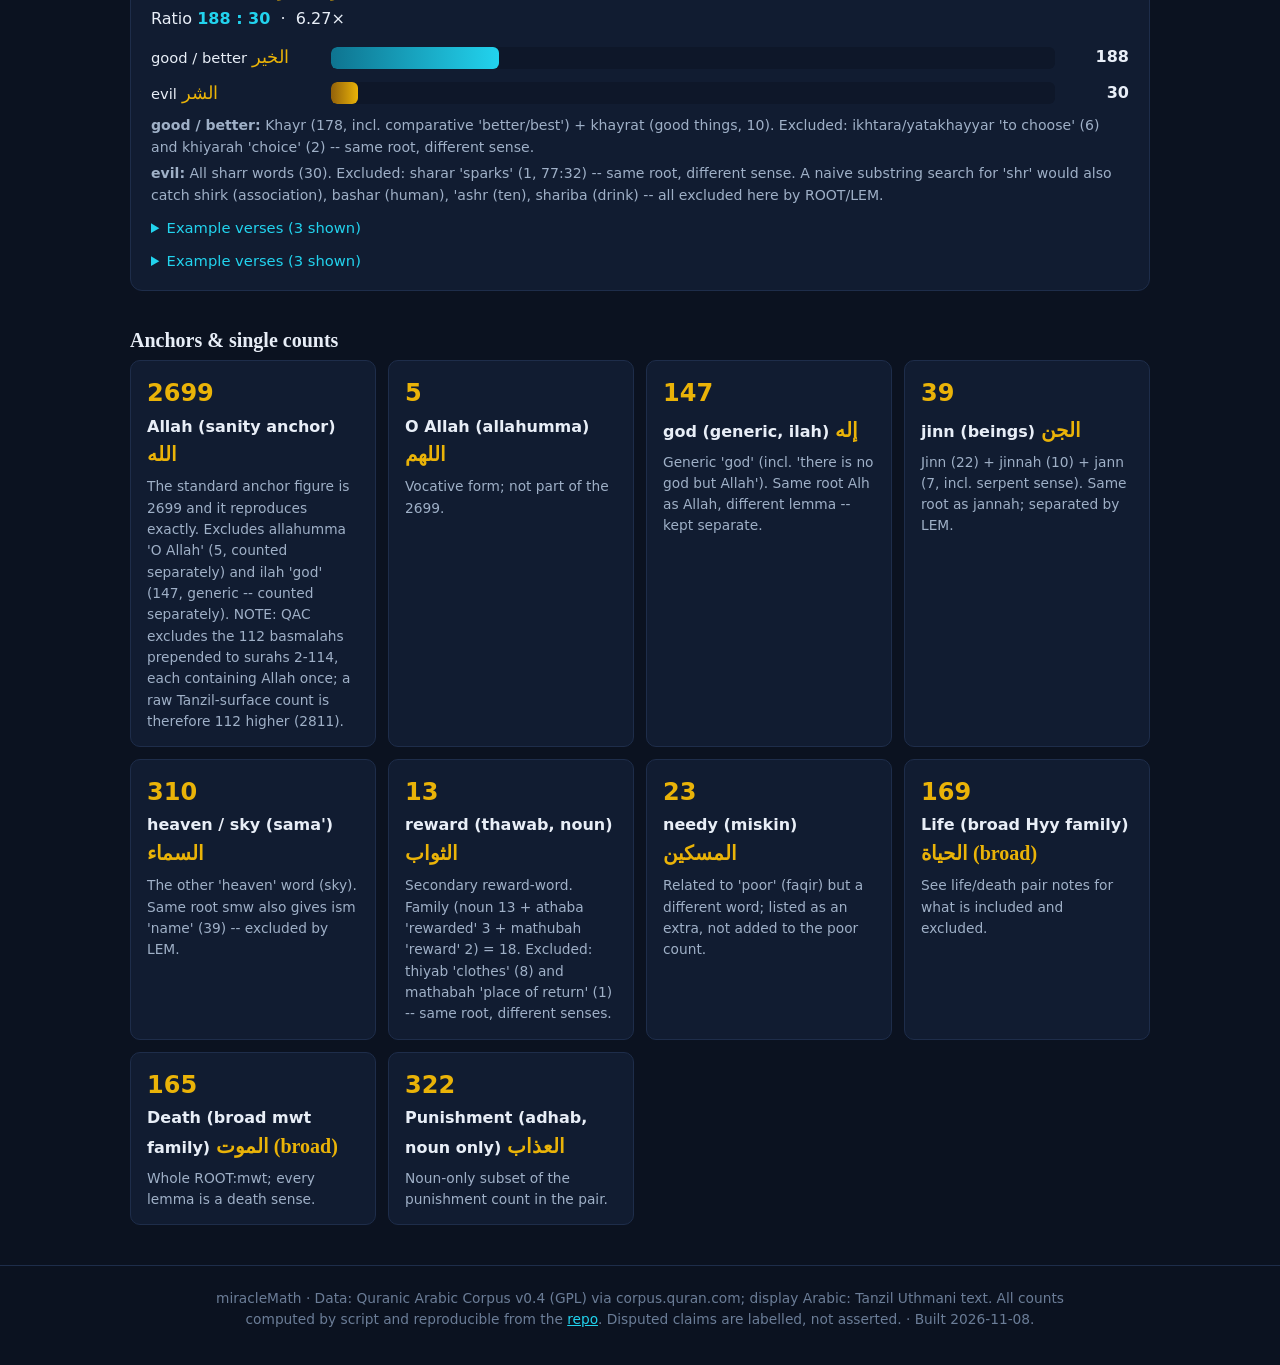
==== commit 37c3ddb5: "Research redesign: data-first tables + assumption sets A1-A7 reconcile findings" ====
--- a/index.html
+++ b/index.html
@@ -3,17 +3,16 @@
 <head>
 <meta charset="utf-8">
 <meta name="viewport" content="width=device-width, initial-scale=1">
-<title>miracleMath — The Mathematics of the Quran</title>
+<title>miracleMath — Word counts and mathematics of the Quran</title>
 <meta name="description" content="Word counts and mathematics of the Quran, computed by script from the Quranic Arabic Corpus (v0.4) and cross-checked against the Tanzil Uthmani text. Paired word counts, the 99 Names of God and their co-occurrence graph, and a labelled review of scholar findings.">
 <link rel="stylesheet" href="styles.css">
 </head>
 <body>
-<header class="hero">
-  <div class="hero-inner">
-    <p class="eyebrow">QURANIC ARABIC CORPUS · v0.4 · SCRIPT-COMPUTED · NO HAND COUNTS</p>
-    <h1>miracle<span class="math">Math</span></h1>
-    <p class="subtitle">The mathematics of the Quran — word counts, paired words, the Names of God,
-      and what scholars have claimed about them, checked against the corpus.</p>
+<header class="research-head">
+  <div class="research-head-inner">
+    <h1>miracleMath — Word counts and mathematics of the Quran</h1>
+    <p class="meta-line">Corpus: Quranic Arabic Corpus v0.4, 77,429 words · 6,236 verses · 114 surahs ·
+      Data: 2026-11-08 · 64 findings reviewed — <span id="tally-line">37 confirmed · 17 differ · 10 cannot verify</span></p>
     <div class="stats" id="stats"></div>
   </div>
 </header>
@@ -31,9 +30,7 @@
   <section id="tab-pairs" class="panel active">
     <div class="panel-head">
       <h2>Paired word counts</h2>
-      <p>Each pair is counted by script from the Quranic Arabic Corpus morphology
-        (root first, then lemma to fix the intended sense). Counts are per word occurrence.
-        Click a pair for verse references with the Arabic in context.</p>
+      <p>Script-counted from the Quranic Arabic Corpus morphology (root, then lemma to fix the intended sense); one count per word occurrence. Click a pair for verse references with the Arabic in context.</p>
       <div class="controls">
         <input id="pair-search" type="search" placeholder="Search a pair or word — e.g. heaven, dunya, sun…" aria-label="Search pairs">
         <label class="check"><input type="checkbox" id="pair-equal-only"> Equal pairs only (115:115, 88:88…)</label>
@@ -42,7 +39,6 @@
     <div id="pairs-list"></div>
     <div class="panel-head sub">
       <h3>Anchors &amp; single counts</h3>
-      <p>Single-word counts from the same run, including the sanity anchor “Allah”.</p>
     </div>
     <div id="extras-list" class="extras"></div>
   </section>
@@ -51,9 +47,7 @@
   <section id="tab-names" class="panel">
     <div class="panel-head">
       <h2>The 99 Names of God <span class="ar">أَسْمَاءُ ٱللَّهِ ٱلْحُسْنَىٰ</span></h2>
-      <p>Occurrences of each Name in the Arabic text, matched by lemma in the Quranic
-        Arabic Corpus. A Name counts only where the word is used of God — the notes say
-        exactly which occurrences were excluded and why. 24 Names do not occur in the Quran at all.</p>
+      <p>Occurrences of each Name in the Arabic text, matched by lemma in the Quranic Arabic Corpus. A Name counts only where the word is used of God; excluded occurrences are listed per Name. 24 Names do not occur in the Quran at all.</p>
       <div class="controls">
         <input id="name-search" type="search" placeholder="Search a Name — e.g. Rahim, Aziz, Nur…" aria-label="Search Names">
         <select id="name-filter" aria-label="Filter Names">
@@ -66,7 +60,7 @@
     </div>
     <div class="graph-wrap">
       <div class="graph-head">
-        <h3>Co-occurrence network — which Names appear together in a verse</h3>
+        <h3>Co-occurrence network — Names appearing together in a verse</h3>
         <div class="controls">
           <label>Graph scope
             <select id="graph-scope" aria-label="Graph scope">
@@ -82,8 +76,7 @@
             </select>
           </label>
         </div>
-        <p class="hint">Click a node to highlight its neighbours and see the pair counts.
-          Edge thickness = number of shared verses (or surahs).</p>
+        <p class="hint">Click a node to highlight its neighbours and see the pair counts. Edge thickness = number of shared verses (or surahs).</p>
       </div>
       <canvas id="graph" width="960" height="560" aria-label="Co-occurrence network graph of the Names of God"></canvas>
       <div id="graph-detail" class="graph-detail">Select a Name in the graph to see its strongest partners.</div>
@@ -95,14 +88,10 @@
   <!-- ============ SCHOLAR FINDINGS ============ -->
   <section id="tab-findings" class="panel">
     <div class="panel-head">
-      <h2>Scholar findings — reported, labelled, checked</h2>
-      <p>Published and widely-cited claims about Quranic word-count mathematics.
-        Every finding carries a label: <span class="badge ok">confirmed by our recount</span>,
-        <span class="badge warn">reported, method unclear</span>, or
-        <span class="badge bad">contested</span>. Disputed numerology is presented as a
-        <em>reported finding with its status</em> — never as settled fact. Each finding was
-        checked against our own scripted recount where the claim allows it.
-        Widely circulated popular claims by Harun Yahya are in a separate tab.</p>
+      <h2>Scholar findings</h2>
+      <p>Published and widely-cited claims about Quranic word-count mathematics, each labelled
+        <span class="badge ok">confirmed</span>, <span class="badge bad">differs</span> or
+        <span class="badge warn">cannot verify</span> against our scripted recount. Disputed numerology is a reported finding with its status — never settled fact. Harun Yahya's popular claims are in a separate tab.</p>
       <div class="controls">
         <input id="finding-search" type="search" placeholder="Search findings — e.g. 19, dunya, letters…" aria-label="Search findings">
         <select id="finding-cat" aria-label="Filter by category">
@@ -128,10 +117,7 @@
   <section id="tab-popular" class="panel">
     <div class="panel-head">
       <h2>Popular claims — Harun Yahya</h2>
-      <p>Harun Yahya is the pen name of Adnan Oktar, a Turkish popular creationist author — not a
-        scholarly source. He was convicted in Turkey in 2022 (8,658-year sentence, upheld 2024).
-        These widely circulated claims are included so they can be tested against the corpus;
-        inclusion is not endorsement. Each claim carries its recount label.</p>
+      <p>Harun Yahya is the pen name of Adnan Oktar, a Turkish popular creationist author — not a scholarly source. He was convicted in Turkey in 2022 (8,658-year sentence, upheld 2024). These widely circulated claims are included so they can be tested against the corpus; inclusion is not endorsement. Each claim carries its recount label.</p>
       <div class="controls">
         <input id="popular-search" type="search" placeholder="Search popular claims — e.g. day, 145, angels…" aria-label="Search popular claims">
         <select id="popular-cat" aria-label="Filter by category">
@@ -157,86 +143,56 @@
   <section id="tab-method" class="panel">
     <div class="panel-head">
       <h2>Methodology &amp; sources</h2>
-      <p>How every number on this site was produced — and how to reproduce it.</p>
-    </div>
-    <div class="method-grid">
-      <div class="method-card">
-        <h3>Primary corpus</h3>
-        <p><strong>Quranic Arabic Corpus, version 0.4</strong> (Kais Dukes, University of Leeds, 2011),
-          <a href="https://corpus.quran.com">corpus.quran.com</a> — morphological annotation of the Quran:
-          77,429 words, 6,236 verses, 114 surahs. Each word is tagged with part of speech, lemma and root.</p>
-        <p>How it was obtained, stated honestly: the official download page serves v0.4 behind an e-mail
-          form and publishes no direct file URL, and the Java API (JQuranTree) is a Java library, not a
-          REST endpoint. The file used here was fetched from the textminingthequran.com mirror of the
-          identical v0.4 file and verified against the corpus’s own published figures (128,276 lines;
-          77,429 words; verbatim GPL header block). It was <em>not</em> downloaded directly from corpus.quran.com.</p>
-        <p>Licence: GNU GPL — verbatim redistribution allowed, changes not allowed. Source named and linked wherever the annotation is used.</p>
-      </div>
-      <div class="method-card">
-        <h3>Cross-check corpus</h3>
-        <p><strong>Tanzil Quran Text, Uthmani script</strong> (<a href="https://tanzil.net">tanzil.net</a>).
-          Used for (a) display Arabic in this site, copied byte-for-byte and never retyped, and
-          (b) cross-checking full-text totals.</p>
-        <p>Known difference, not an error: the Corpus counts 77,429 segmented words; Tanzil counts
-          77,881 space-delimited tokens in the same 6,236 verses. The gap is 452 = 448 (112 unnumbered
-          basmalahs × 4 words, present in Tanzil, absent from the Corpus except 1:1) + 4 verses where
-          the two texts segment words differently (2:181, 8:6, 13:37, 37:130). Counts are never forced to match.</p>
-      </div>
-      <div class="method-card">
-        <h3>Counting rules</h3>
-        <ul>
-          <li><strong>Root-word pairs:</strong> match by <code>ROOT:</code> in the Corpus, then narrow by
-            <code>LEM:</code> to the intended sense (e.g. root <code>jnn</code> gives 201 words, but lemma
-            <code>jan~ap</code> — jannah itself — gives 147). One count per word location; prefixes and
-            suffixes need no stripping because the Corpus already segments them.</li>
-          <li><strong>Names of God:</strong> match by <code>LEM:</code> with a <code>ROOT:</code> cross-check.
-            A Name counts only where the word is used of God; occurrences predicated of something else
-            (the Book, a person, an object) are excluded and listed verse by verse in the data.</li>
-          <li><strong>Co-occurrence:</strong> two Names co-occur if both appear in the same verse
-            (primary graph) or the same surah (weaker graph). Edge weight = number of shared verses/surahs.</li>
-          <li><strong>Basmalah:</strong> the Corpus contains only the basmalah of 1:1. Counts therefore
-            exclude the 112 unnumbered basmalahs; Tanzil-based surface counts are 112 higher for
-            Allah, Rahman and Rahim, as noted per Name.</li>
-        </ul>
-      </div>
-      <div class="method-card">
-        <h3>Reproduce it</h3>
-        <p>Every number on this site comes from a script in the
-          <a href="https://github.com/mindsyourai/miracleMath/tree/main/data">data/ folder of the repo</a>:</p>
-        <ul>
-          <li><code>root_counts_script.py</code> → <code>root_counts.json</code> (re-run regenerates byte-identical JSON)</li>
-          <li><code>names_script.py</code> → <code>names.json</code> + <code>name_edges.json</code> (self-checking; exits non-zero on mismatch)</li>
-          <li><code>scholar_spotcheck.py</code> → 18 anchors for the scholar findings</li>
-        </ul>
-        <p>Full provenance, file hashes and the counting-rule detail live in
-          <a href="https://github.com/mindsyourai/miracleMath/blob/main/DATA_SOURCES.md">DATA_SOURCES.md</a>.</p>
-      </div>
-      <div class="method-card">
-        <h3>What this site does not do</h3>
-        <ul>
-          <li>It does not present disputed numerology as settled fact. Code-19 and paired-count claims are labelled confirmed / differs / cannot verify.</li>
-          <li>It does not count from the English translation. The Clear Quran (Khattab, 2022) is a translation only and was not used as a counting source.</li>
-          <li>It does not cover Said Nursi’s <em>İşârâtü’l-İ‘câz</em> — parked for now by the project owner.</li>
-        </ul>
-      </div>
-      <div class="method-card">
-        <h3>Sources</h3>
-        <ul class="sources">
-          <li>Quranic Arabic Corpus — <a href="https://corpus.quran.com">corpus.quran.com</a> (v0.4, 2011, GPL)</li>
-          <li>Java API overview — <a href="https://corpus.quran.com/java/overview.jsp">corpus.quran.com/java/overview.jsp</a></li>
-          <li>Tanzil Quran Text — <a href="https://tanzil.net">tanzil.net</a></li>
-          <li>Corpus documentation (tagset, features) — <a href="https://corpus.quran.com/documentation/tagset.jsp">corpus.quran.com/documentation</a></li>
-          <li>Project repo &amp; data — <a href="https://github.com/mindsyourai/miracleMath">github.com/mindsyourai/miracleMath</a></li>
-        </ul>
-      </div>
-    </div>
+      <p class="scope-line">Scope: counts of Arabic words and letters in the Quran, computed by script from the Quranic Arabic Corpus v0.4. Disputed claims are labelled, not asserted; no count is taken from an English translation.</p>
+    </div>
+    <h3>Assumption sets</h3>
+    <p class="method-note">Counts depend on the counting rule. Each assumption set is a named rule; a finding reconciles under the sets listed with it.</p>
+    <div id="assumption-table"></div>
+
+    <h3>Corpus</h3>
+    <table class="data-table compact">
+      <tbody>
+        <tr><th scope="row">Primary</th><td>Quranic Arabic Corpus v0.4 (Kais Dukes, University of Leeds, 2011) — <a href="https://corpus.quran.com">corpus.quran.com</a>. Morphological annotation: 77,429 words, 6,236 verses, 114 surahs; each word tagged with part of speech, lemma and root. Licence: GNU GPL.</td></tr>
+        <tr><th scope="row">Obtained via</th><td>Official download is an e-mail form with no direct file URL; the Java API is a library, not a REST endpoint. The file used here came from the textminingthequran.com mirror of the identical v0.4 file, verified against the corpus's published figures (128,276 lines; 77,429 words; verbatim GPL header).</td></tr>
+        <tr><th scope="row">Cross-check</th><td>Tanzil Quran Text, Uthmani script (<a href="https://tanzil.net">tanzil.net</a>) — display Arabic (copied byte-for-byte, never retyped) and full-text totals. Known difference, not an error: the Corpus counts 77,429 segmented words; Tanzil counts 77,881 space-delimited tokens. Gap of 452 = 448 (112 unnumbered basmalahs × 4 words, in Tanzil, absent from the Corpus except 1:1) + 4 verses where the texts segment words differently (2:181, 8:6, 13:37, 37:130). Counts are never forced to match.</td></tr>
+      </tbody>
+    </table>
+
+    <h3>Counting rules</h3>
+    <table class="data-table compact">
+      <tbody>
+        <tr><th scope="row">Root-word pairs</th><td>Match by <code>ROOT:</code> in the Corpus, then narrow by <code>LEM:</code> to the intended sense (e.g. root <code>jnn</code> gives 201 words, lemma <code>jan~ap</code> — jannah itself — gives 147). One count per word location; prefixes and suffixes need no stripping — the Corpus already segments them.</td></tr>
+        <tr><th scope="row">Names of God</th><td>Match by <code>LEM:</code> with a <code>ROOT:</code> cross-check. A Name counts only where the word is used of God; occurrences predicated of something else are excluded and listed verse by verse in the data.</td></tr>
+        <tr><th scope="row">Co-occurrence</th><td>Two Names co-occur if both appear in the same verse (primary graph) or the same surah (weaker graph). Edge weight = number of shared verses/surahs.</td></tr>
+        <tr><th scope="row">Basmalah</th><td>The Corpus contains only the basmalah of 1:1. Counts therefore exclude the 112 unnumbered basmalahs; Tanzil-based surface counts are 112 higher for Allah, Rahman and Rahim, as noted per Name.</td></tr>
+      </tbody>
+    </table>
+
+    <h3>Reproduce it</h3>
+    <p class="method-note">Every number on this site comes from a script in the <a href="https://github.com/mindsyourai/miracleMath/tree/main/data">data/ folder of the repo</a>:</p>
+    <ul class="repro">
+      <li><code>python3 data/root_counts_script.py</code> → <code>root_counts.json</code> (re-run regenerates byte-identical JSON)</li>
+      <li><code>python3 data/names_script.py</code> → <code>names.json</code> + <code>name_edges.json</code> (self-checking; exits non-zero on mismatch)</li>
+      <li><code>python3 data/scholar_spotcheck.py</code> → 18 anchors for the scholar findings</li>
+      <li><code>python3 build.py</code> → <code>web/data.js</code> + <code>web/locations.js</code></li>
+    </ul>
+    <p class="method-note">Full provenance, file hashes and counting-rule detail: <a href="https://github.com/mindsyourai/miracleMath/blob/main/DATA_SOURCES.md">DATA_SOURCES.md</a>. Reconciliation log: <a href="https://github.com/mindsyourai/miracleMath/blob/main/RECONCILIATION.md">RECONCILIATION.md</a>. Methods per finding: <a href="https://github.com/mindsyourai/miracleMath/blob/main/METHODS.md">METHODS.md</a>.</p>
+
+    <h3>Sources</h3>
+    <ul class="sources">
+      <li>Quranic Arabic Corpus — <a href="https://corpus.quran.com">corpus.quran.com</a> (v0.4, 2011, GPL)</li>
+      <li>Java API overview — <a href="https://corpus.quran.com/java/overview.jsp">corpus.quran.com/java/overview.jsp</a></li>
+      <li>Tanzil Quran Text — <a href="https://tanzil.net">tanzil.net</a></li>
+      <li>Corpus documentation (tagset, features) — <a href="https://corpus.quran.com/documentation/tagset.jsp">corpus.quran.com/documentation</a></li>
+      <li>Project repo &amp; data — <a href="https://github.com/mindsyourai/miracleMath">github.com/mindsyourai/miracleMath</a></li>
+    </ul>
   </section>
 </main>
 
 <footer>
   <p>miracleMath · Data: Quranic Arabic Corpus v0.4 (GPL) via corpus.quran.com; display Arabic: Tanzil Uthmani text.
   All counts computed by script and reproducible from the <a href="https://github.com/mindsyourai/miracleMath">repo</a>.
-  Disputed claims are labelled, not asserted. · Built 2026-11-06.</p>
+  Disputed claims are labelled, not asserted. · Built 2026-11-08.</p>
 </footer>
 
 <script src="data.js"></script>
--- a/styles.css
+++ b/styles.css
@@ -138,6 +138,13 @@
 .finding .label-row{display:flex;flex-wrap:wrap;gap:8px;margin:8px 0}
 .finding .note{color:var(--muted);font-size:.92rem}
 .finding .note b{color:var(--ink)}
+.finding details.method{margin-top:10px;border-top:1px solid var(--line);padding-top:8px}
+.finding details.method summary{cursor:pointer;color:var(--cyan);font-size:.92rem;font-weight:600}
+.finding details.method p{margin:8px 0;font-size:.92rem;color:var(--muted)}
+.finding details.method p b{color:var(--ink)}
+.finding .loc-list{display:block;max-height:180px;overflow:auto;margin-top:4px;
+  font-size:.86rem;line-height:1.7;color:var(--faint);
+  border:1px solid var(--line);border-radius:8px;padding:8px 10px;background:rgba(255,255,255,.02)}
 
 /* method */
 .method-grid{display:grid;grid-template-columns:repeat(auto-fit,minmax(300px,1fr));gap:14px;margin-top:18px}
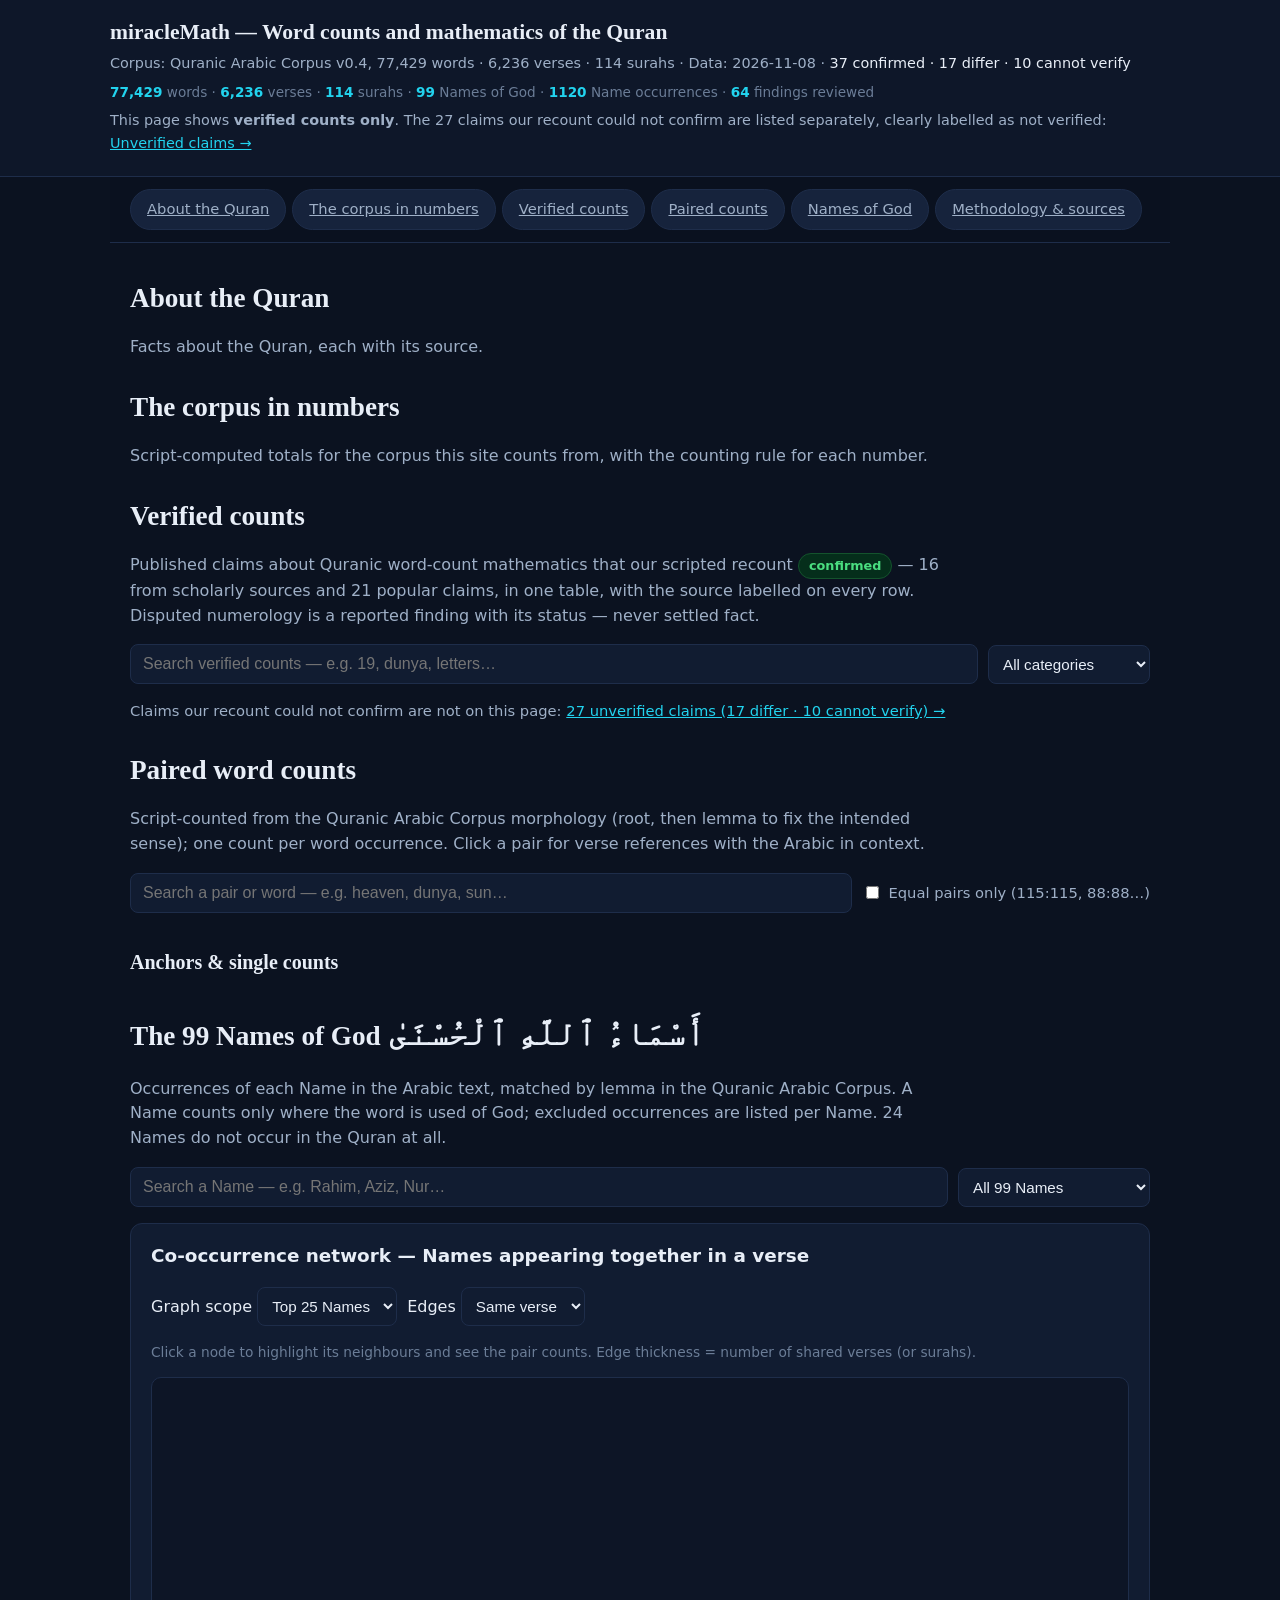
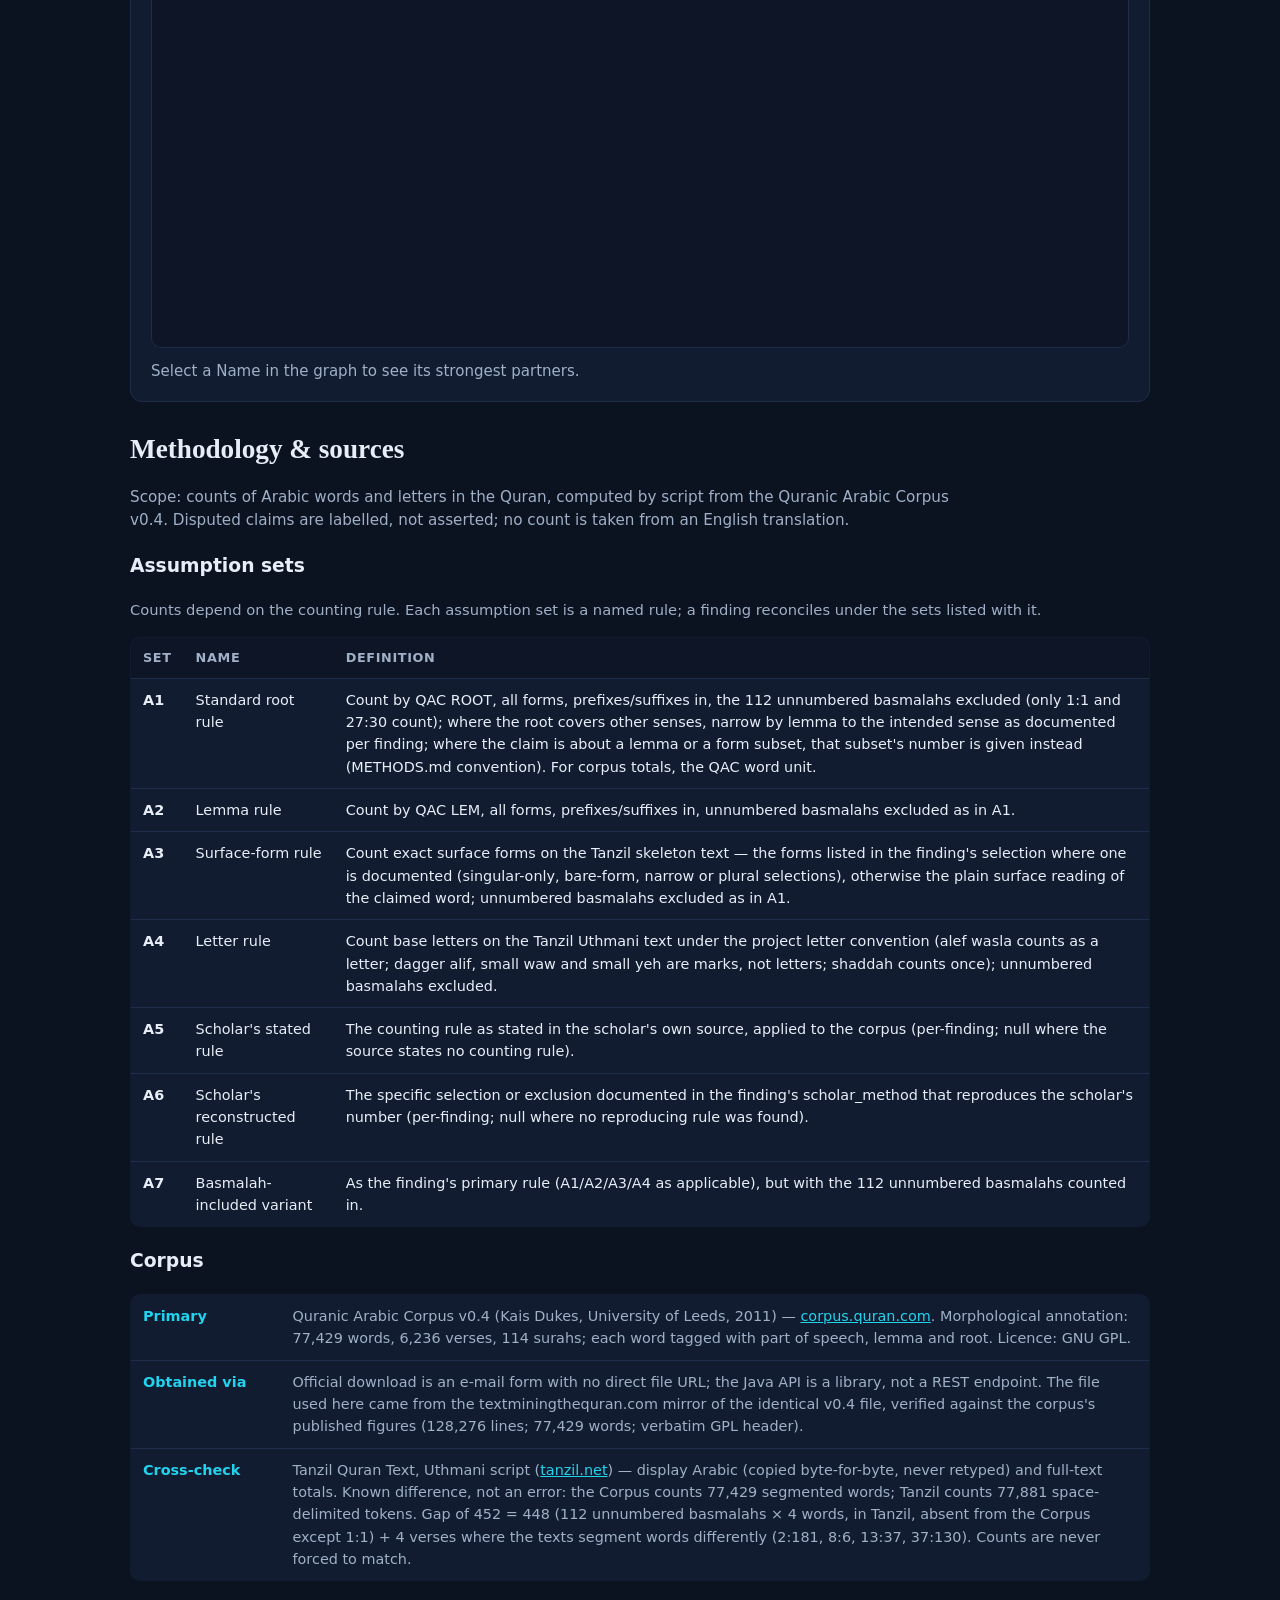
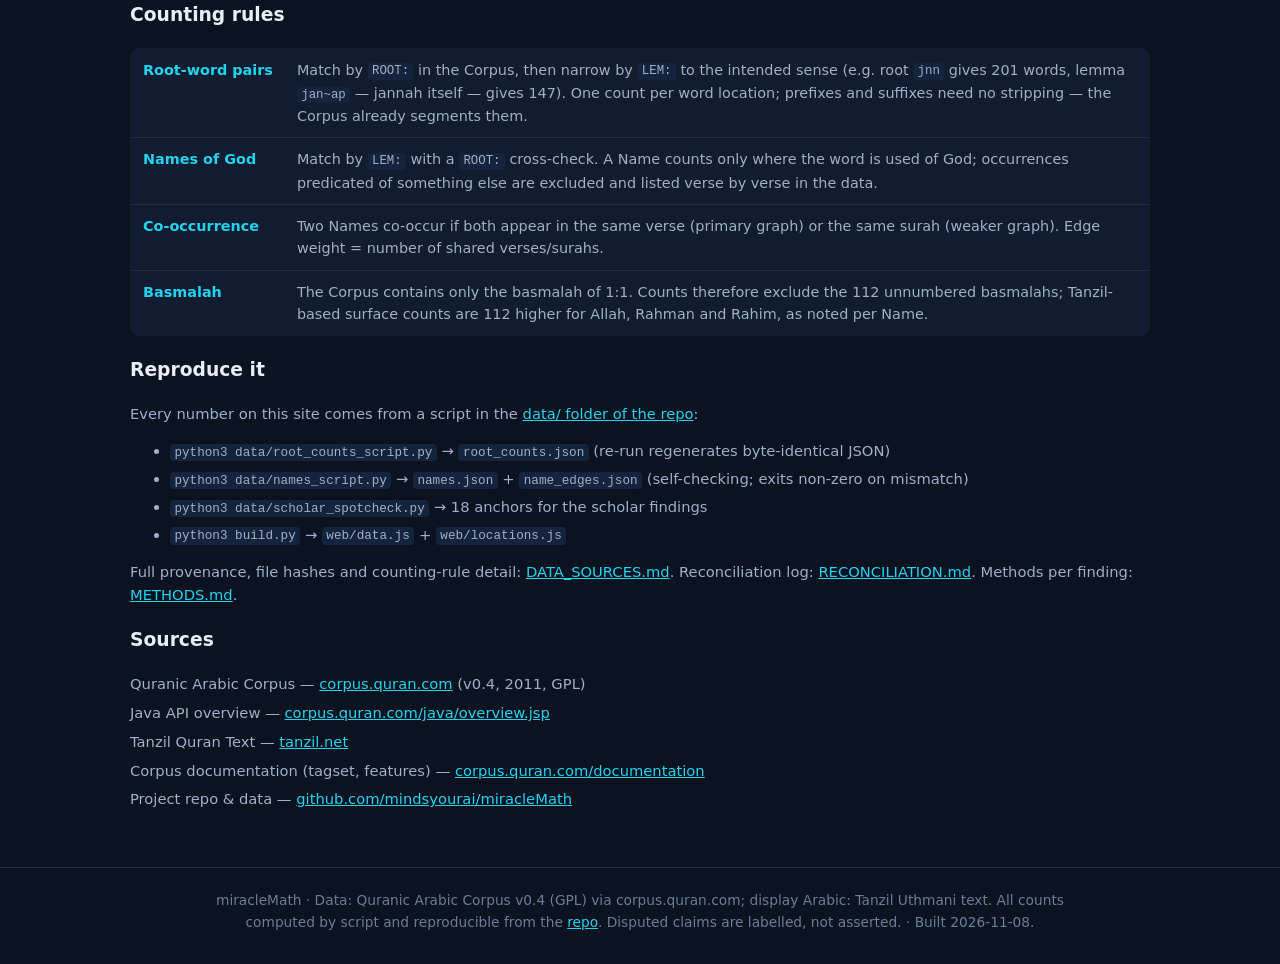
==== commit e3f1f9ac: "Redesign: About the Quran, corpus numbers, verified-only main page" ====
--- a/index.html
+++ b/index.html
@@ -4,7 +4,7 @@
 <meta charset="utf-8">
 <meta name="viewport" content="width=device-width, initial-scale=1">
 <title>miracleMath — Word counts and mathematics of the Quran</title>
-<meta name="description" content="Word counts and mathematics of the Quran, computed by script from the Quranic Arabic Corpus (v0.4) and cross-checked against the Tanzil Uthmani text. Paired word counts, the 99 Names of God and their co-occurrence graph, and a labelled review of scholar findings.">
+<meta name="description" content="Word counts and mathematics of the Quran, computed by script from the Quranic Arabic Corpus (v0.4) and cross-checked against the Tanzil Uthmani text. Verified counts, paired word counts, the 99 Names of God and their co-occurrence graph.">
 <link rel="stylesheet" href="styles.css">
 </head>
 <body>
@@ -12,22 +12,69 @@
   <div class="research-head-inner">
     <h1>miracleMath — Word counts and mathematics of the Quran</h1>
     <p class="meta-line">Corpus: Quranic Arabic Corpus v0.4, 77,429 words · 6,236 verses · 114 surahs ·
-      Data: 2026-11-08 · 64 findings reviewed — <span id="tally-line">37 confirmed · 17 differ · 10 cannot verify</span></p>
+      Data: 2026-11-08 · <span id="tally-line">37 confirmed · 17 differ · 10 cannot verify</span></p>
     <div class="stats" id="stats"></div>
+    <p class="meta-line">This page shows <b>verified counts only</b>. The 27 claims our recount could not
+      confirm are listed separately, clearly labelled as not verified:
+      <a href="unverified.html">Unverified claims →</a></p>
   </div>
 </header>
 
 <nav class="tabs" aria-label="Sections">
-  <button class="tab active" data-tab="pairs">Paired Counts</button>
-  <button class="tab" data-tab="names">Names of God</button>
-  <button class="tab" data-tab="findings">Scholar Findings</button>
-  <button class="tab" data-tab="popular">Popular Claims</button>
-  <button class="tab" data-tab="method">Methodology &amp; Sources</button>
+  <a class="tab" href="#about">About the Quran</a>
+  <a class="tab" href="#corpus">The corpus in numbers</a>
+  <a class="tab" href="#verified">Verified counts</a>
+  <a class="tab" href="#pairs">Paired counts</a>
+  <a class="tab" href="#names">Names of God</a>
+  <a class="tab" href="#method">Methodology &amp; sources</a>
 </nav>
 
 <main>
-  <!-- ============ PAIRED COUNTS ============ -->
-  <section id="tab-pairs" class="panel active">
+  <!-- ============ 1. ABOUT THE QURAN ============ -->
+  <section id="about" class="panel active">
+    <div class="panel-head">
+      <h2>About the Quran</h2>
+      <p>Facts about the Quran, each with its source.</p>
+    </div>
+    <div id="facts-table"></div>
+  </section>
+
+  <!-- ============ 2. THE CORPUS IN NUMBERS ============ -->
+  <section id="corpus" class="panel active">
+    <div class="panel-head">
+      <h2>The corpus in numbers</h2>
+      <p>Script-computed totals for the corpus this site counts from, with the counting rule for each number.</p>
+    </div>
+    <div id="corpus-table"></div>
+  </section>
+
+  <!-- ============ 3. VERIFIED COUNTS ============ -->
+  <section id="verified" class="panel active">
+    <div class="panel-head">
+      <h2>Verified counts</h2>
+      <p>Published claims about Quranic word-count mathematics that our scripted recount
+        <span class="badge ok">confirmed</span> — 16 from scholarly sources and 21 popular claims,
+        in one table, with the source labelled on every row. Disputed numerology is a reported
+        finding with its status — never settled fact.</p>
+      <div class="controls">
+        <input id="verified-search" type="search" placeholder="Search verified counts — e.g. 19, dunya, letters…" aria-label="Search verified counts">
+        <select id="verified-cat" aria-label="Filter by category">
+          <option value="all">All categories</option>
+          <option value="paired_counts">Paired counts</option>
+          <option value="letter_counts">Letter counts</option>
+          <option value="code19">Code 19</option>
+          <option value="corpus_linguistics">Corpus linguistics</option>
+        </select>
+      </div>
+      <p class="tally" id="verified-tally"></p>
+    </div>
+    <div id="verified-list"></div>
+    <p class="method-note">Claims our recount could not confirm are not on this page:
+      <a href="unverified.html">27 unverified claims (17 differ · 10 cannot verify) →</a></p>
+  </section>
+
+  <!-- ============ 4. PAIRED COUNTS ============ -->
+  <section id="pairs" class="panel active">
     <div class="panel-head">
       <h2>Paired word counts</h2>
       <p>Script-counted from the Quranic Arabic Corpus morphology (root, then lemma to fix the intended sense); one count per word occurrence. Click a pair for verse references with the Arabic in context.</p>
@@ -43,8 +90,8 @@
     <div id="extras-list" class="extras"></div>
   </section>
 
-  <!-- ============ NAMES OF GOD ============ -->
-  <section id="tab-names" class="panel">
+  <!-- ============ 5. NAMES OF GOD ============ -->
+  <section id="names" class="panel active">
     <div class="panel-head">
       <h2>The 99 Names of God <span class="ar">أَسْمَاءُ ٱللَّهِ ٱلْحُسْنَىٰ</span></h2>
       <p>Occurrences of each Name in the Arabic text, matched by lemma in the Quranic Arabic Corpus. A Name counts only where the word is used of God; excluded occurrences are listed per Name. 24 Names do not occur in the Quran at all.</p>
@@ -85,62 +132,8 @@
     <div id="name-detail"></div>
   </section>
 
-  <!-- ============ SCHOLAR FINDINGS ============ -->
-  <section id="tab-findings" class="panel">
-    <div class="panel-head">
-      <h2>Scholar findings</h2>
-      <p>Published and widely-cited claims about Quranic word-count mathematics, each labelled
-        <span class="badge ok">confirmed</span>, <span class="badge bad">differs</span> or
-        <span class="badge warn">cannot verify</span> against our scripted recount. Disputed numerology is a reported finding with its status — never settled fact. Harun Yahya's popular claims are in a separate tab.</p>
-      <div class="controls">
-        <input id="finding-search" type="search" placeholder="Search findings — e.g. 19, dunya, letters…" aria-label="Search findings">
-        <select id="finding-cat" aria-label="Filter by category">
-          <option value="all">All categories</option>
-          <option value="paired_counts">Paired counts</option>
-          <option value="letter_counts">Letter counts</option>
-          <option value="code19">Code 19</option>
-          <option value="corpus_linguistics">Corpus linguistics</option>
-        </select>
-        <select id="finding-status" aria-label="Filter by status">
-          <option value="all">All statuses</option>
-          <option value="confirmed">Confirmed by our recount</option>
-          <option value="differs">Differs from our recount</option>
-          <option value="cannot_verify">Cannot verify</option>
-        </select>
-      </div>
-      <p class="tally" id="finding-tally"></p>
-    </div>
-    <div id="findings-list"></div>
-  </section>
-
-  <!-- ============ POPULAR CLAIMS ============ -->
-  <section id="tab-popular" class="panel">
-    <div class="panel-head">
-      <h2>Popular claims — Harun Yahya</h2>
-      <p>Harun Yahya is the pen name of Adnan Oktar, a Turkish popular creationist author — not a scholarly source. He was convicted in Turkey in 2022 (8,658-year sentence, upheld 2024). These widely circulated claims are included so they can be tested against the corpus; inclusion is not endorsement. Each claim carries its recount label.</p>
-      <div class="controls">
-        <input id="popular-search" type="search" placeholder="Search popular claims — e.g. day, 145, angels…" aria-label="Search popular claims">
-        <select id="popular-cat" aria-label="Filter by category">
-          <option value="all">All categories</option>
-          <option value="paired_counts">Paired counts</option>
-          <option value="letter_counts">Letter counts</option>
-          <option value="code19">Code 19</option>
-          <option value="corpus_linguistics">Corpus linguistics</option>
-        </select>
-        <select id="popular-status" aria-label="Filter by status">
-          <option value="all">All statuses</option>
-          <option value="confirmed">Confirmed by our recount</option>
-          <option value="differs">Differs from our recount</option>
-          <option value="cannot_verify">Cannot verify</option>
-        </select>
-      </div>
-      <p class="tally" id="popular-tally"></p>
-    </div>
-    <div id="popular-list"></div>
-  </section>
-
-  <!-- ============ METHODOLOGY ============ -->
-  <section id="tab-method" class="panel">
+  <!-- ============ 6. METHODOLOGY ============ -->
+  <section id="method" class="panel active">
     <div class="panel-head">
       <h2>Methodology &amp; sources</h2>
       <p class="scope-line">Scope: counts of Arabic words and letters in the Quran, computed by script from the Quranic Arabic Corpus v0.4. Disputed claims are labelled, not asserted; no count is taken from an English translation.</p>
--- a/styles.css
+++ b/styles.css
@@ -1,4 +1,5 @@
-/* miracleMath — dark laboratory / data-viz theme */
+/* miracleMath — dark laboratory / data-viz theme, research-site style:
+   one-line header, data tables first, prose trimmed to labels and reasons. */
 :root{
   --bg:#0b1220; --bg2:#0e1729; --panel:#111c31; --panel2:#0d1526;
   --ink:#e8eef7; --muted:#9fb0c7; --faint:#6b7d97;
@@ -17,21 +18,16 @@
 .ar{font-family:"Traditional Arabic","Amiri","Scheherazade New",serif;
   font-size:1.25em;direction:rtl}
 
-/* hero */
-.hero{background:radial-gradient(1000px 420px at 20% -10%,#123a5c 0%,transparent 60%),
-  radial-gradient(800px 380px at 85% 0%,#0f3a3a 0%,transparent 55%),var(--bg2);
-  border-bottom:1px solid var(--line);padding:44px 20px 30px}
-.hero-inner{max-width:1060px;margin:0 auto}
-.eyebrow{color:var(--cyan);letter-spacing:.18em;font-size:.72rem;font-weight:700;margin:0 0 10px}
-.hero h1{font-size:clamp(2.6rem,7vw,4.4rem);margin:0;line-height:1;
-  font-family:Georgia,"Times New Roman",serif;letter-spacing:-.01em}
-.hero h1 .math{color:var(--gold)}
-.subtitle{color:var(--muted);max-width:720px;font-size:1.08rem;margin:14px 0 22px}
-.stats{display:flex;flex-wrap:wrap;gap:10px}
-.stat{background:var(--panel);border:1px solid var(--line);border-radius:10px;
-  padding:10px 16px;min-width:120px}
-.stat b{display:block;font-size:1.45rem;color:var(--cyan);font-variant-numeric:tabular-nums}
-.stat span{font-size:.78rem;color:var(--muted)}
+/* research header: one line, no marketing copy */
+.research-head{background:var(--bg2);border-bottom:1px solid var(--line);
+  padding:18px 20px 14px}
+.research-head-inner{max-width:1060px;margin:0 auto}
+.research-head h1{font-size:1.35rem;margin:0;line-height:1.3;
+  font-family:Georgia,"Times New Roman",serif}
+.meta-line{color:var(--muted);font-size:.9rem;margin:6px 0 8px}
+.meta-line #tally-line{color:var(--ink)}
+.stats{color:var(--faint);font-size:.85rem}
+.stats b{color:var(--cyan);font-variant-numeric:tabular-nums}
 
 /* tabs */
 .tabs{position:sticky;top:0;z-index:10;display:flex;flex-wrap:wrap;gap:6px;
@@ -56,6 +52,44 @@
   border-radius:8px;padding:9px 10px;font-size:.95rem}
 .check{color:var(--muted);font-size:.92rem;display:flex;gap:6px;align-items:center}
 .tally{color:var(--muted);font-size:.9rem}
+
+/* data tables (findings + methodology) */
+.table-scroll{overflow-x:auto}
+.data-table{width:100%;border-collapse:collapse;background:var(--panel);
+  border:1px solid var(--line);border-radius:10px;overflow:hidden;
+  font-size:.9rem;margin:14px 0}
+.data-table th,.data-table td{padding:10px 12px;text-align:left;vertical-align:top;
+  border-bottom:1px solid var(--line)}
+.data-table thead th{background:var(--panel2);color:var(--muted);
+  font-size:.8rem;text-transform:uppercase;letter-spacing:.05em;white-space:nowrap}
+.data-table tbody tr:last-child th,.data-table tbody tr:last-child td{border-bottom:none}
+.data-table tbody tr:hover{background:rgba(34,211,238,.04)}
+.data-table.compact th{width:150px;color:var(--cyan);font-weight:700;white-space:nowrap}
+.data-table.compact td{color:var(--muted)}
+.data-table.compact td b,.data-table.compact td strong{color:var(--ink)}
+
+/* findings table */
+.f-table .c-claim{min-width:280px}
+.f-table .c-claim b{font-size:.95rem;line-height:1.4}
+.f-table .c-claim .ar{color:var(--gold);font-size:1.05em;margin-left:8px}
+.f-table .c-num{white-space:nowrap;font-weight:700;font-variant-numeric:tabular-nums;
+  color:var(--cyan);text-align:right}
+.f-table .c-assume{min-width:180px}
+.f-table .c-verdict{white-space:nowrap}
+.f-table .c-src{font-size:.82rem;color:var(--muted);min-width:140px}
+.f-table .c-src .src-title{color:var(--faint)}
+.cat-tag{color:var(--faint);font-size:.78rem;margin-top:4px}
+.assume-label{font-weight:700;font-size:.88rem}
+.assume-sub{color:var(--faint);font-size:.82rem;margin-top:2px}
+.reason{color:var(--muted);font-size:.85rem;margin-top:6px;line-height:1.45}
+.conf{color:var(--faint);font-size:.78rem;margin-top:4px;max-width:130px;white-space:normal}
+.f-table details.method{margin-top:8px;border-top:1px solid var(--line);padding-top:6px}
+.f-table details.method summary{cursor:pointer;color:var(--cyan);font-size:.85rem;font-weight:600}
+.f-table details.method p{margin:8px 0;font-size:.88rem;color:var(--muted)}
+.f-table details.method p b{color:var(--ink)}
+.f-table .loc-list{display:block;max-height:180px;overflow:auto;margin-top:4px;
+  font-size:.84rem;line-height:1.7;color:var(--faint);
+  border:1px solid var(--line);border-radius:8px;padding:8px 10px;background:rgba(255,255,255,.02)}
 
 /* pair cards */
 .pair{background:var(--panel);border:1px solid var(--line);border-radius:12px;
@@ -123,42 +157,27 @@
 .name-detail .kv div{background:var(--panel2);border-radius:8px;padding:8px 12px}
 .name-detail .kv b{display:block;font-size:1.2rem;color:var(--cyan)}
 
-/* findings */
+/* badges */
 .badge{display:inline-block;border-radius:999px;padding:2px 10px;font-size:.8rem;font-weight:700}
 .badge.ok{background:#052e1b;color:var(--green);border:1px solid #14532d}
 .badge.warn{background:#2e2305;color:var(--amber);border:1px solid #713f12}
 .badge.bad{background:#2e0a0a;color:var(--red);border:1px solid #7f1d1d}
 .badge.cat{background:var(--chip);color:var(--cyan);border:1px solid var(--line)}
-.finding{background:var(--panel);border:1px solid var(--line);border-radius:12px;
-  padding:16px 20px;margin:12px 0}
-.finding h3{margin:0 0 6px;font-size:1.08rem;line-height:1.4}
-.finding .meta{color:var(--faint);font-size:.86rem;margin:6px 0}
-.finding .meta a{color:var(--muted)}
-.finding p{margin:8px 0}
-.finding .label-row{display:flex;flex-wrap:wrap;gap:8px;margin:8px 0}
-.finding .note{color:var(--muted);font-size:.92rem}
-.finding .note b{color:var(--ink)}
-.finding details.method{margin-top:10px;border-top:1px solid var(--line);padding-top:8px}
-.finding details.method summary{cursor:pointer;color:var(--cyan);font-size:.92rem;font-weight:600}
-.finding details.method p{margin:8px 0;font-size:.92rem;color:var(--muted)}
-.finding details.method p b{color:var(--ink)}
-.finding .loc-list{display:block;max-height:180px;overflow:auto;margin-top:4px;
-  font-size:.86rem;line-height:1.7;color:var(--faint);
-  border:1px solid var(--line);border-radius:8px;padding:8px 10px;background:rgba(255,255,255,.02)}
 
-/* method */
-.method-grid{display:grid;grid-template-columns:repeat(auto-fit,minmax(300px,1fr));gap:14px;margin-top:18px}
-.method-card{background:var(--panel);border:1px solid var(--line);border-radius:12px;padding:18px 20px}
-.method-card h3{margin-top:0;font-family:Georgia,serif}
-.method-card p,.method-card li{color:var(--muted);font-size:.95rem}
-.method-card ul{padding-left:20px}
+/* methodology */
+#tab-method h3{font-family:Georgia,serif;font-size:1.25rem;margin:26px 0 4px}
+.scope-line{color:var(--ink);font-size:.95rem}
+.method-note{color:var(--muted);font-size:.92rem}
+.repro{color:var(--muted);font-size:.92rem}
+.repro li{margin:5px 0}
 .sources{list-style:none;padding:0}
-.sources li{margin:6px 0}
+.sources li{margin:6px 0;color:var(--muted);font-size:.92rem}
 
 footer{border-top:1px solid var(--line);padding:22px 20px 34px;color:var(--faint);
   font-size:.86rem;text-align:center}
 footer p{max-width:900px;margin:0 auto}
 @media (max-width:640px){
   .bar-row{grid-template-columns:110px 1fr 52px}
-  .hero{padding:30px 16px 22px}
+  .research-head{padding:14px 16px 10px}
+  .data-table.compact th{width:110px;white-space:normal}
 }
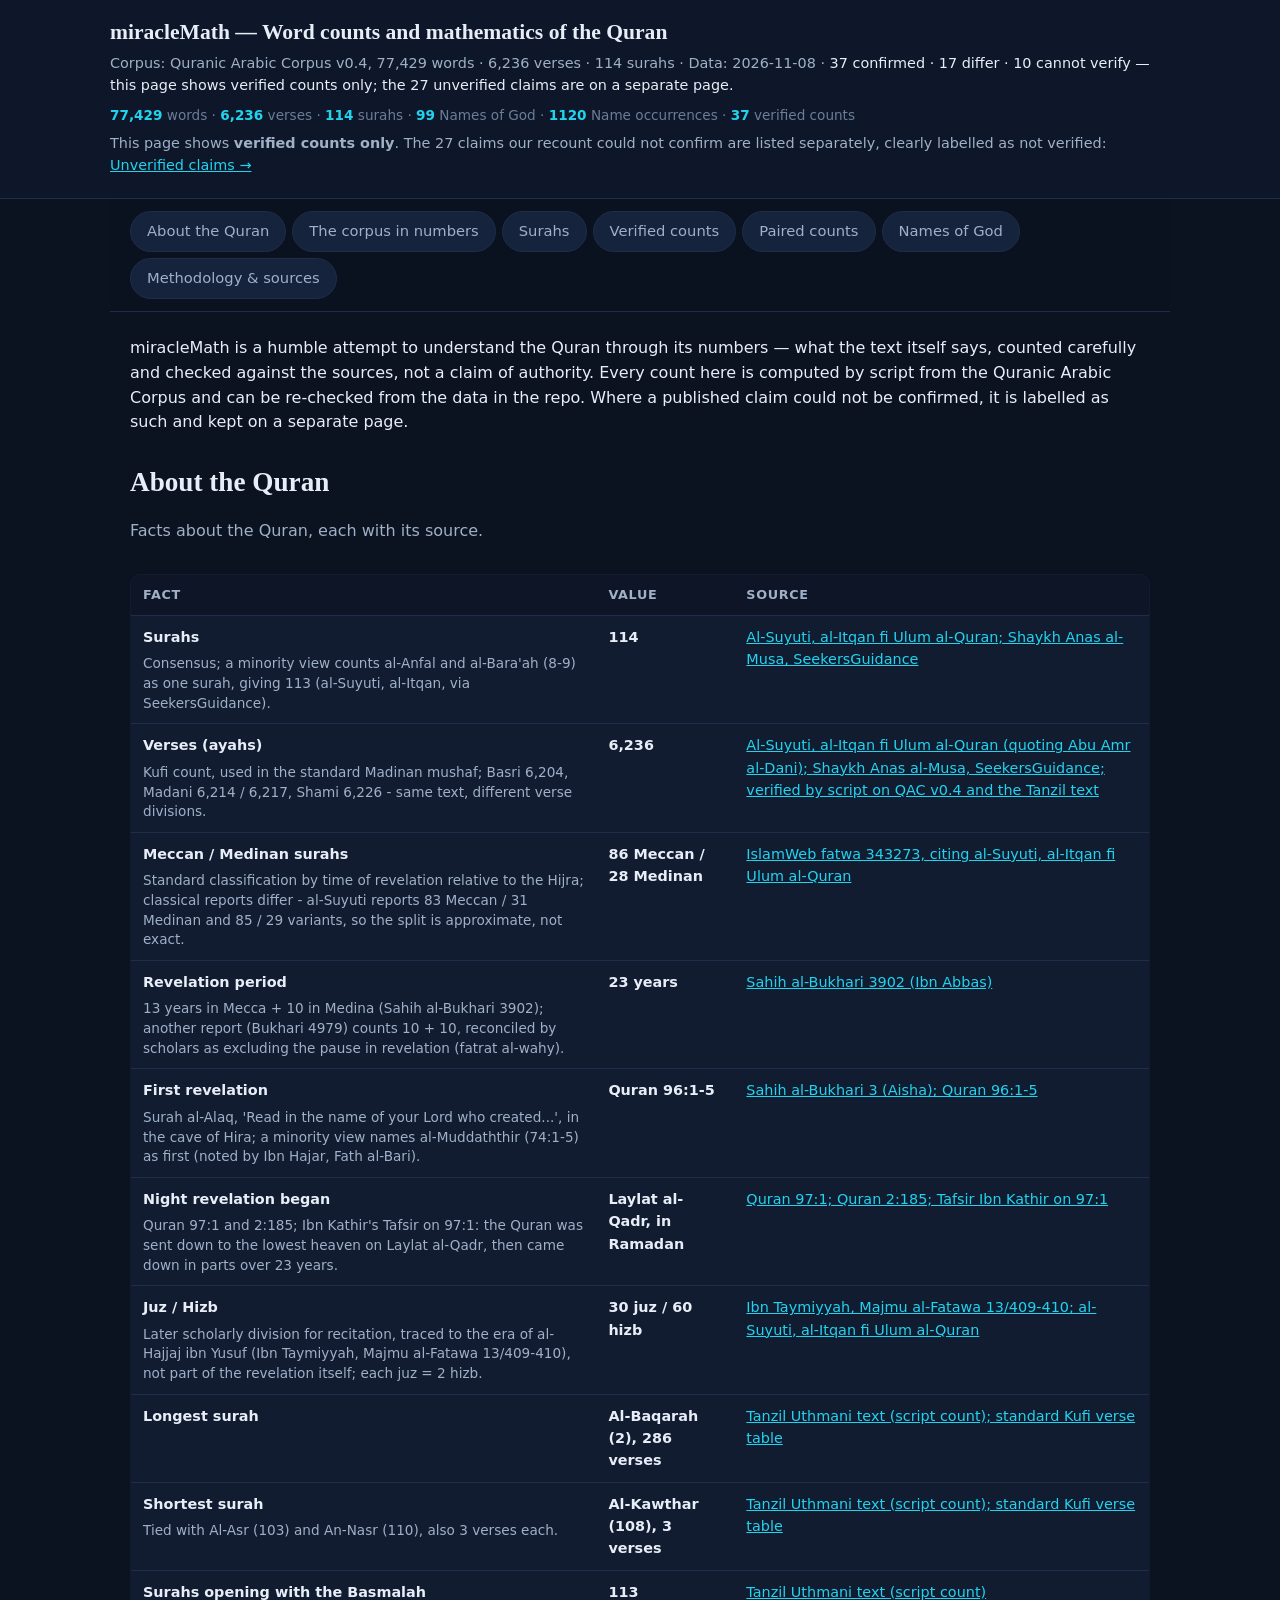
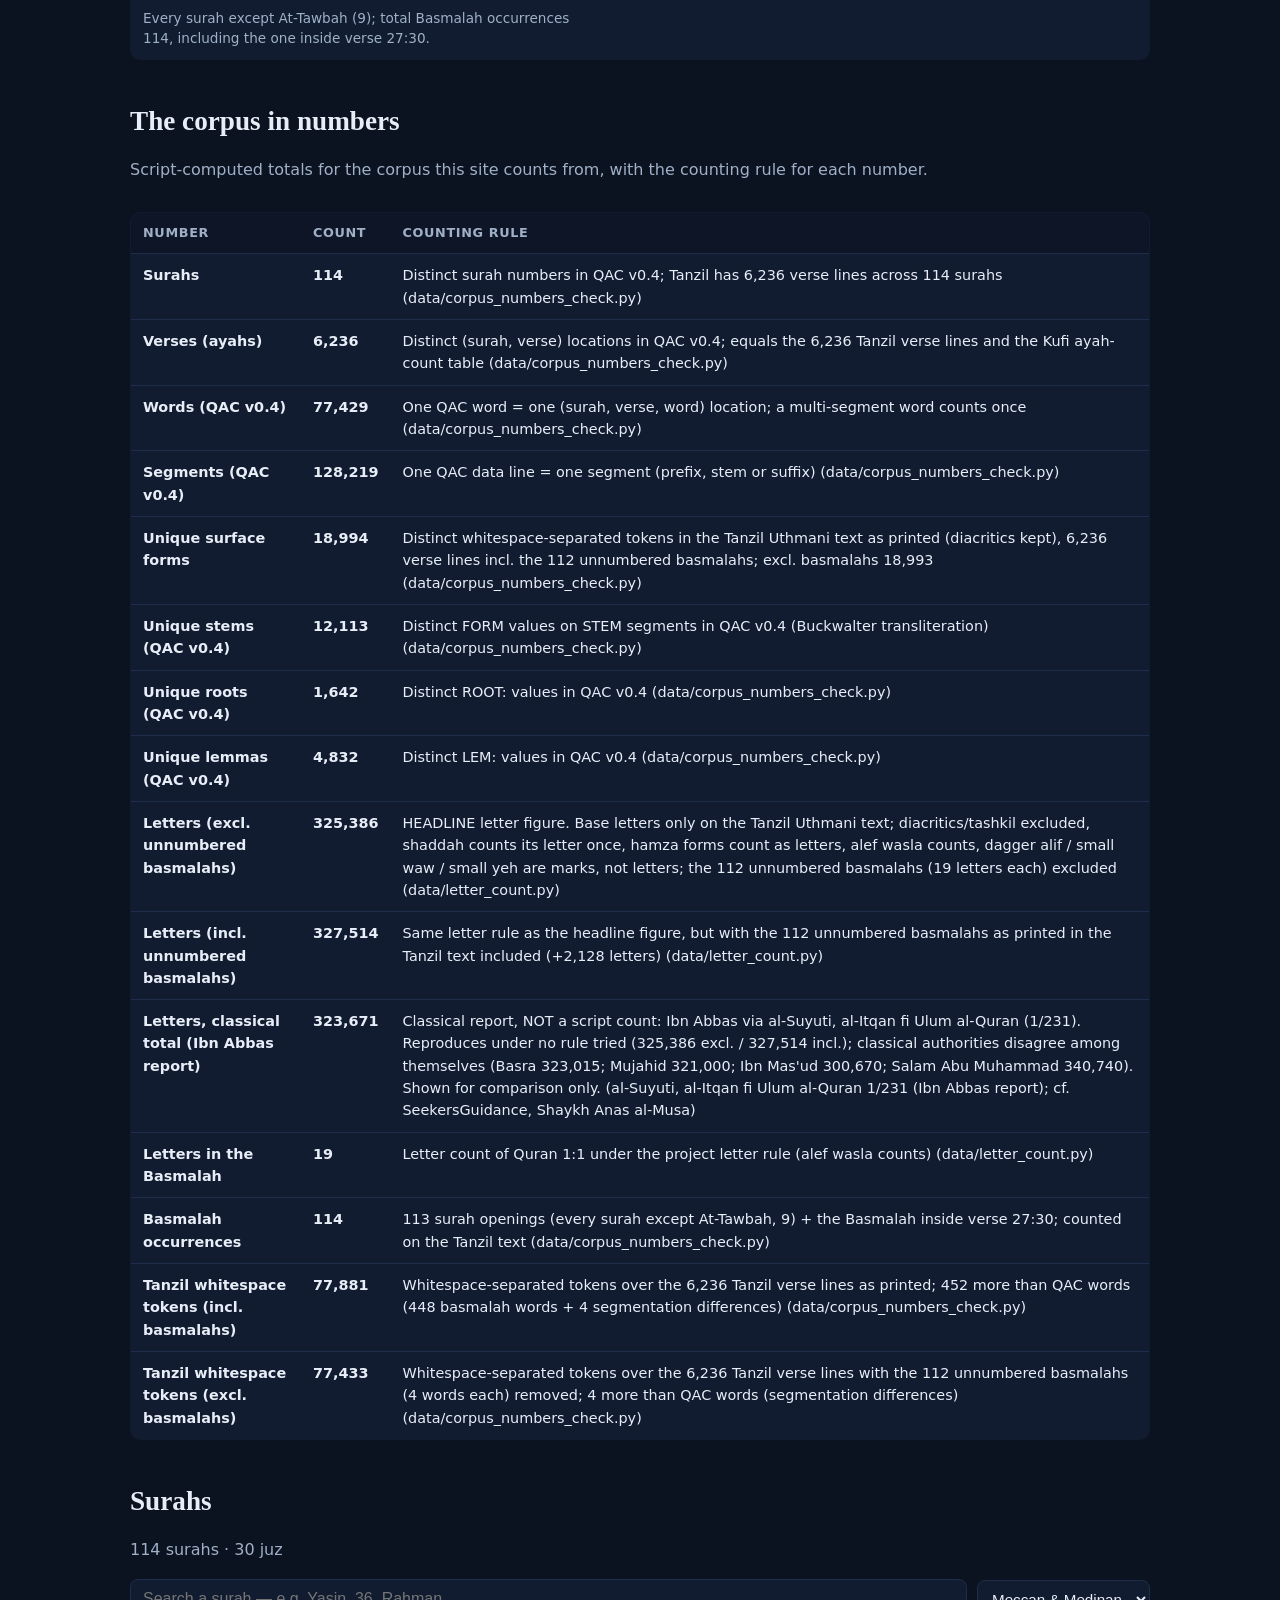
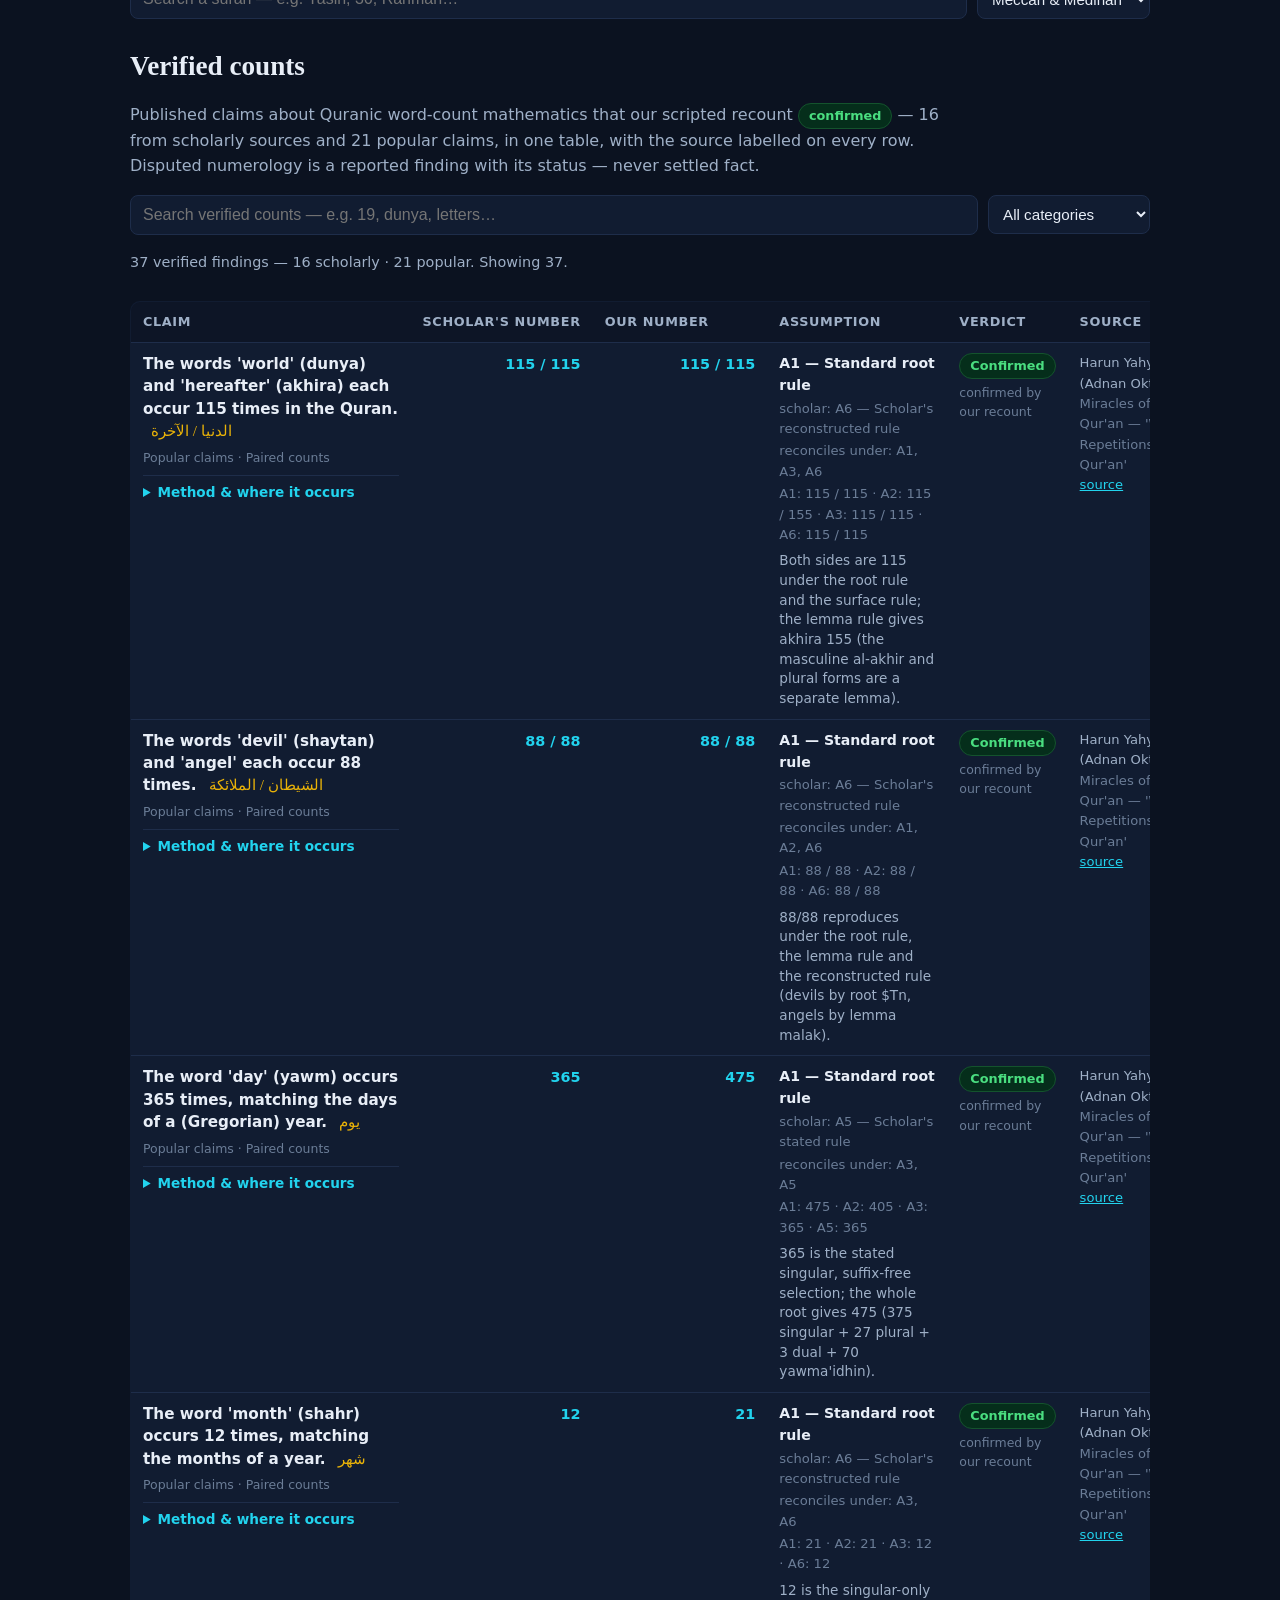
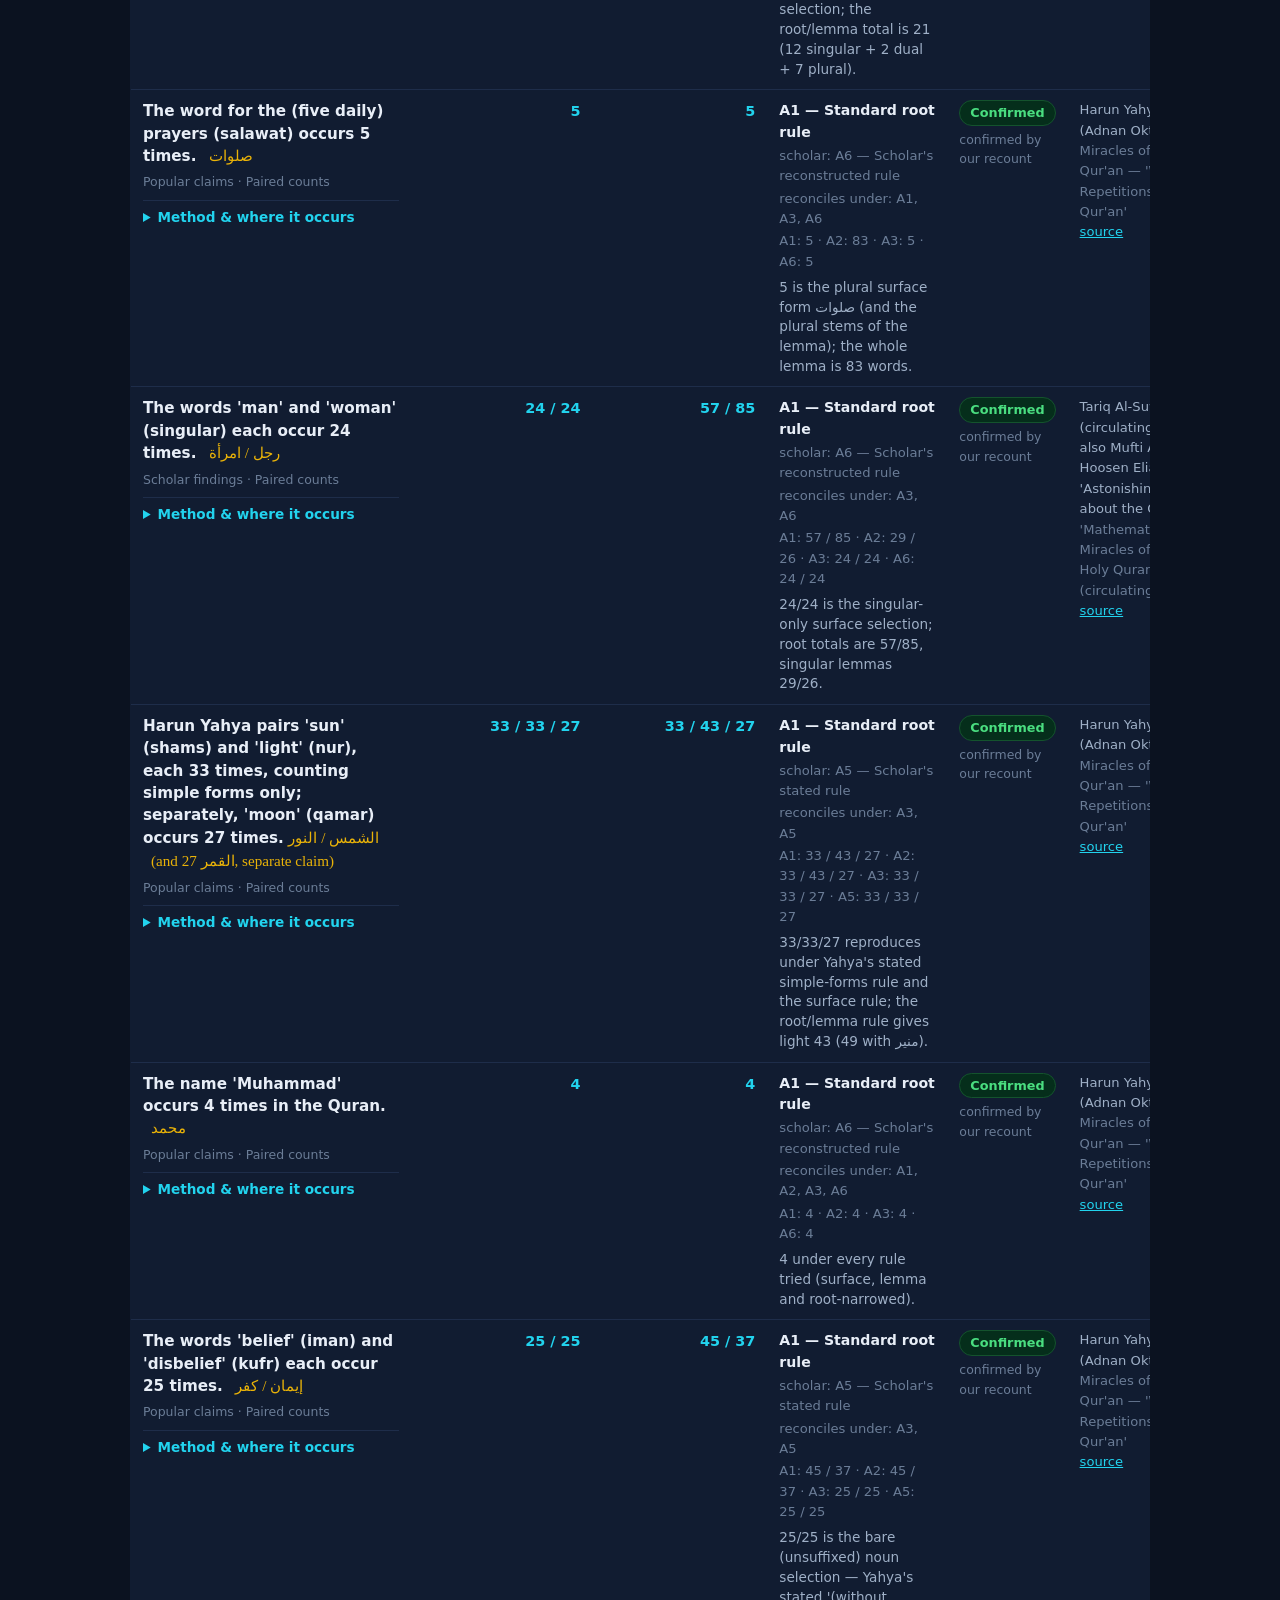
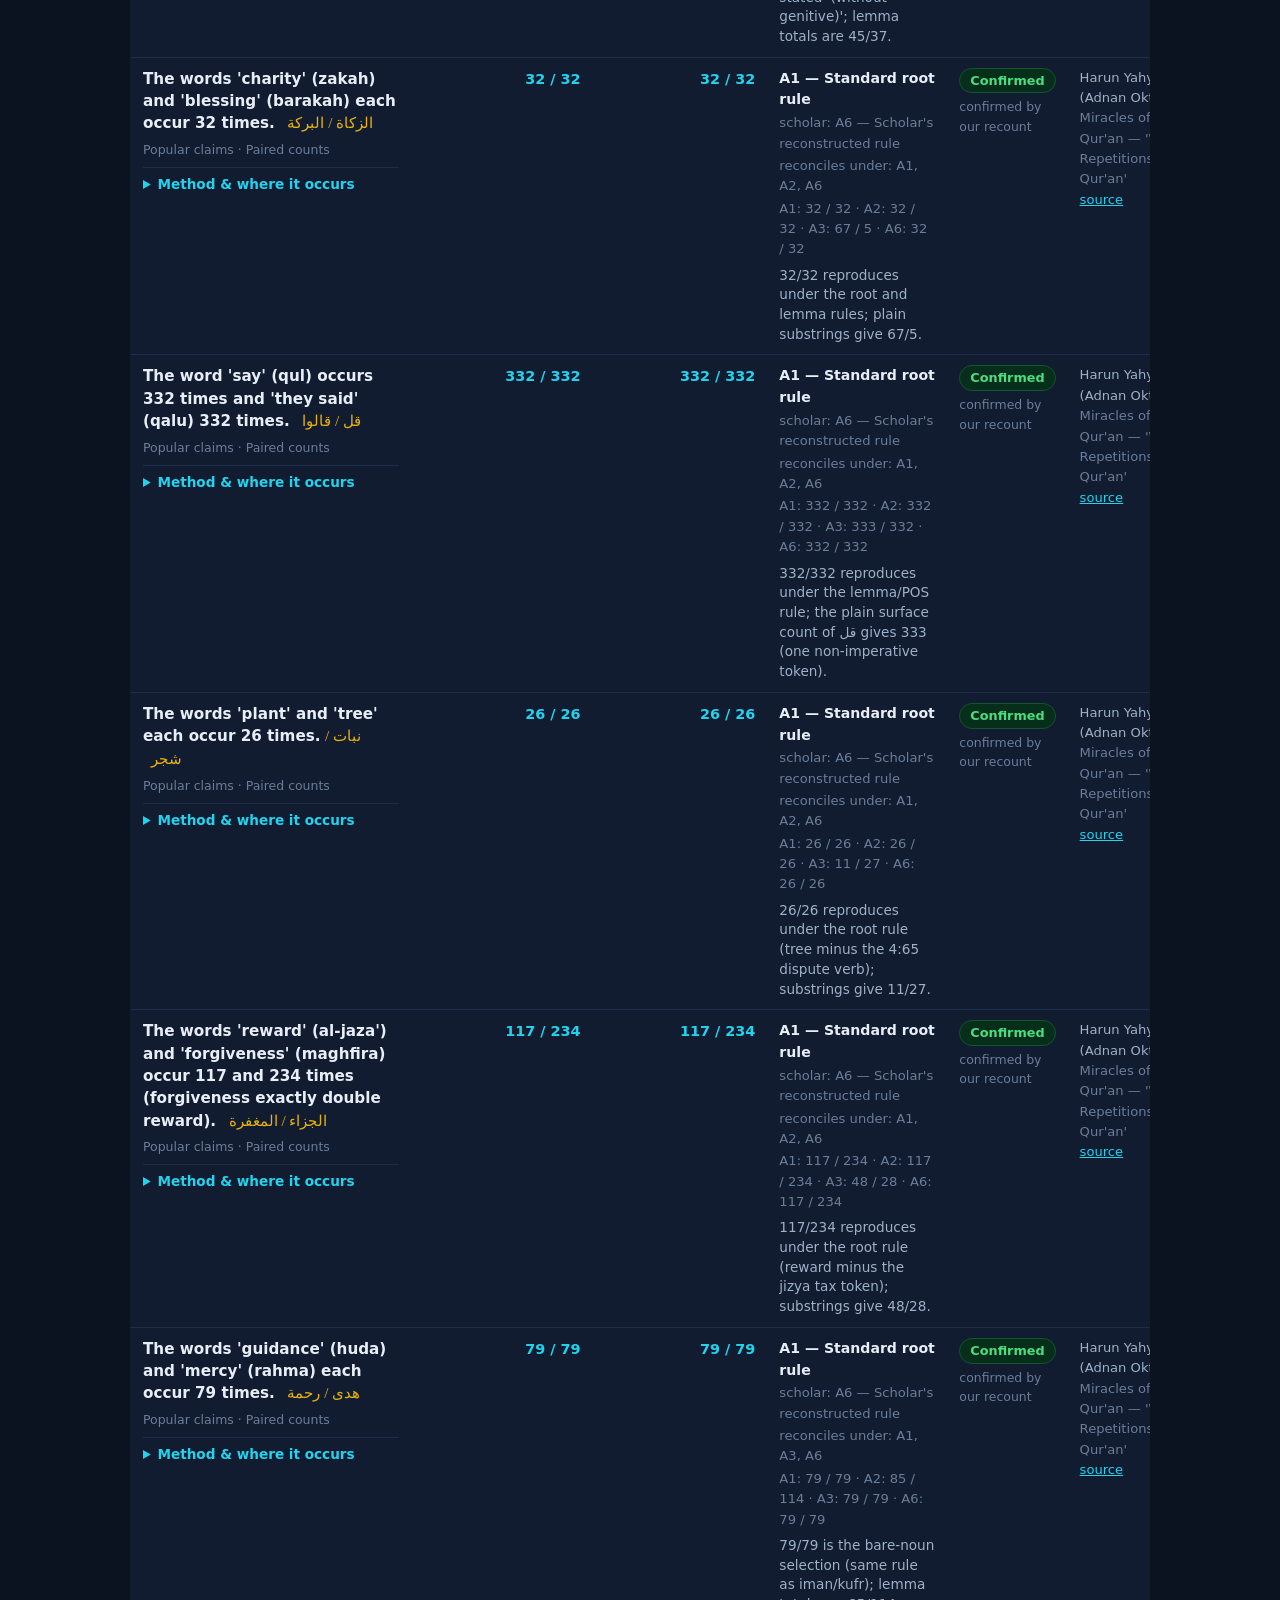
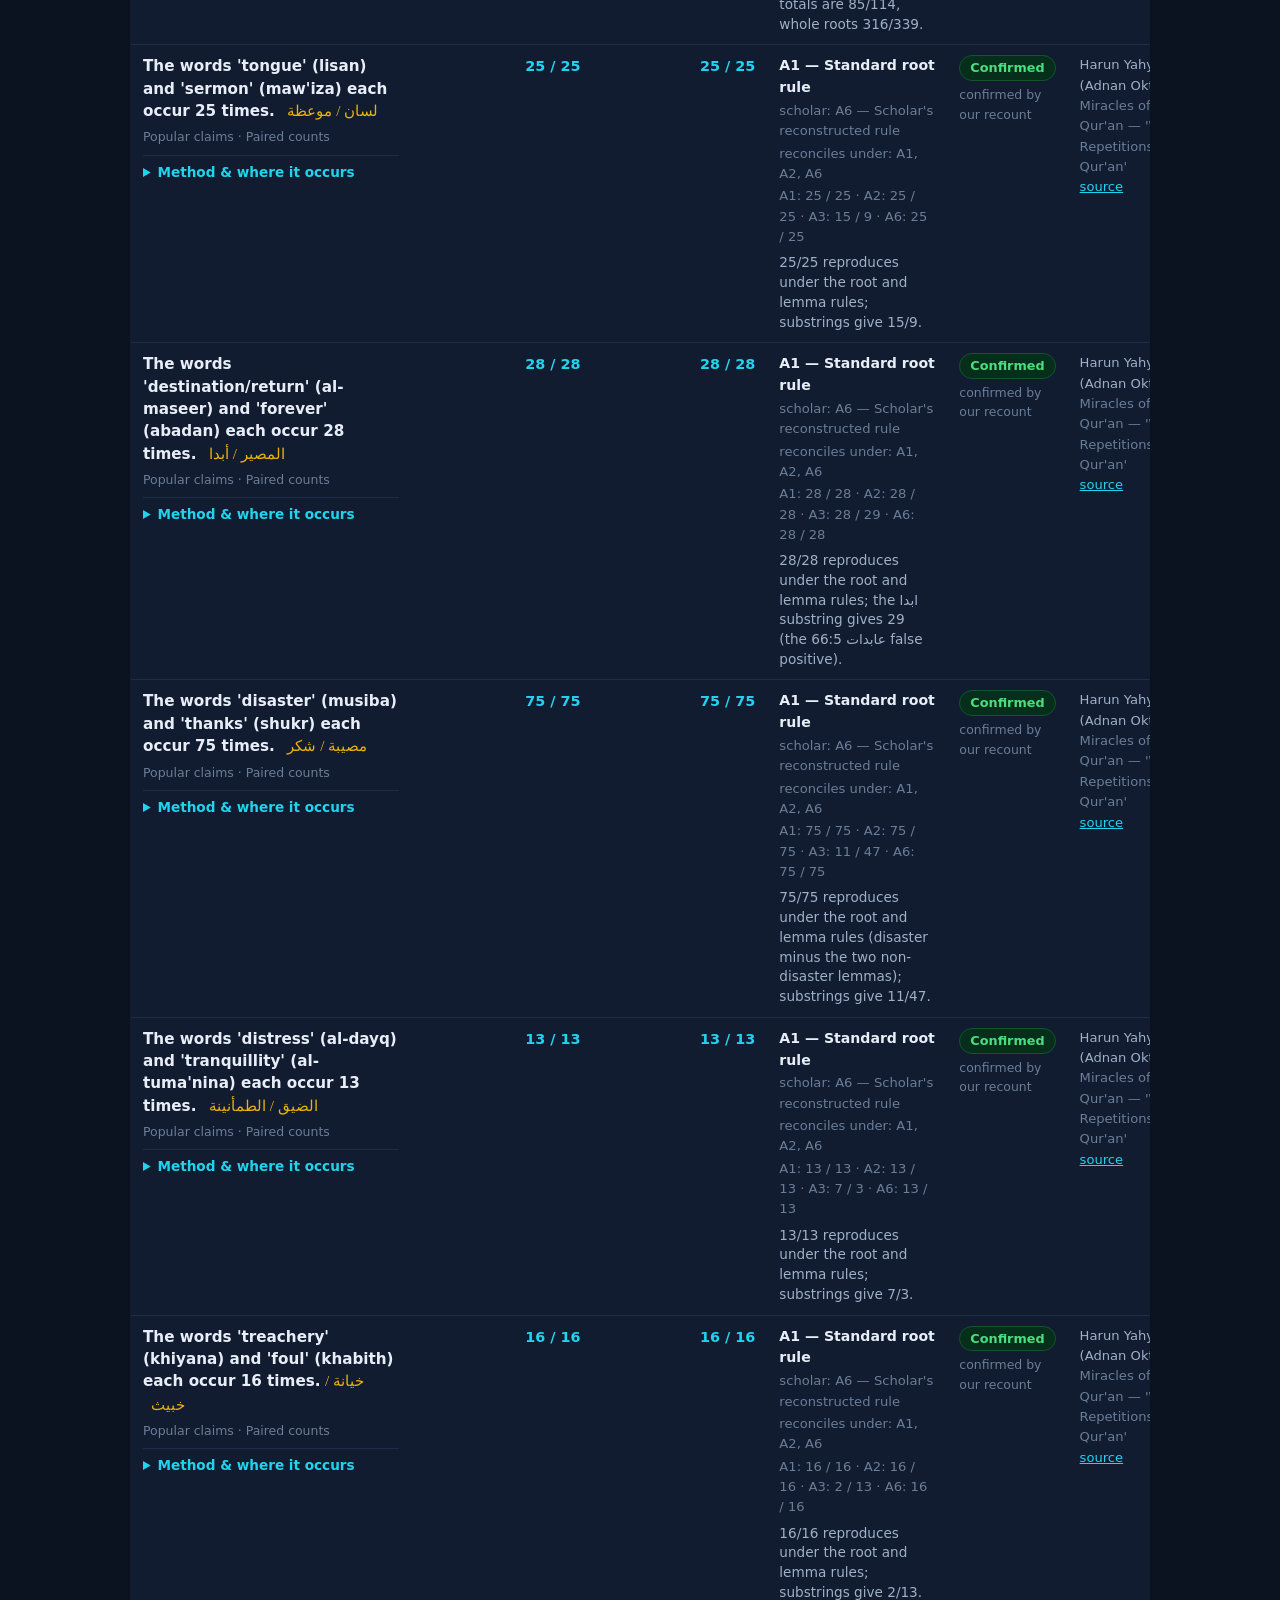
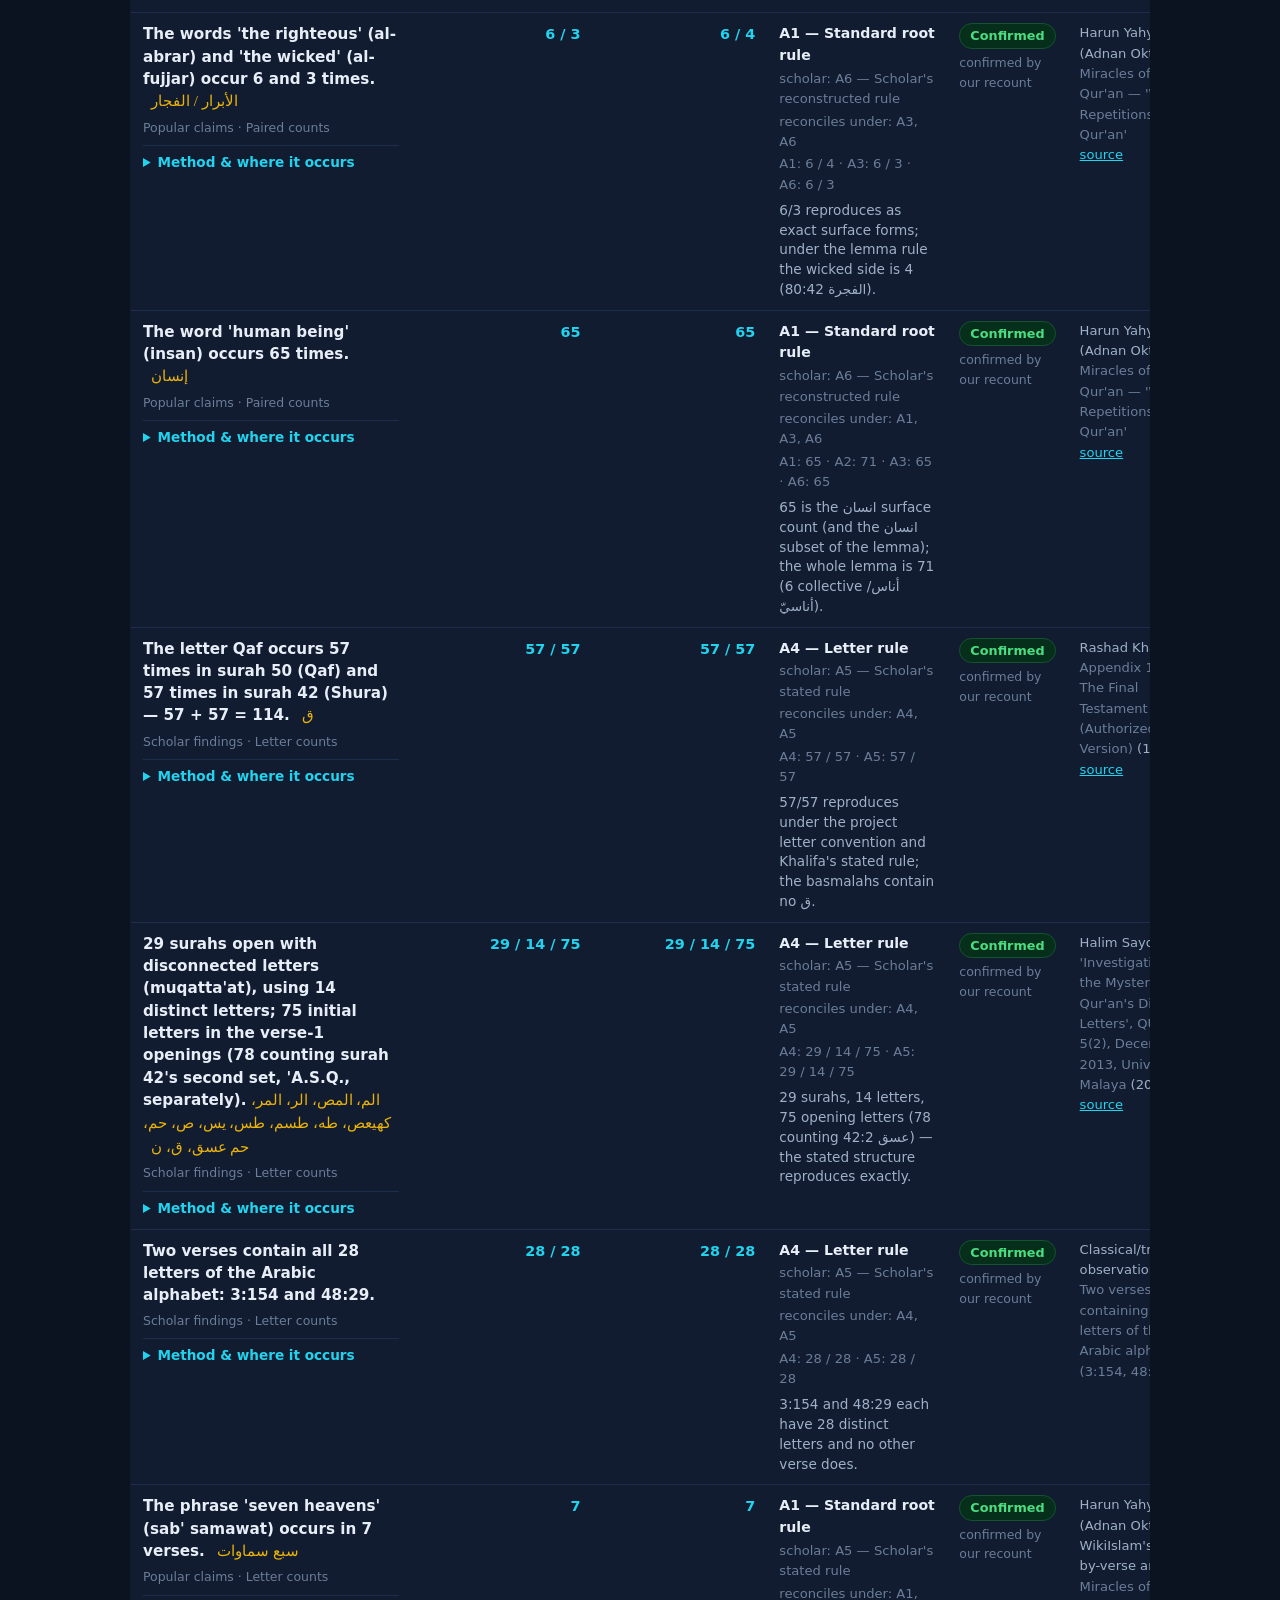
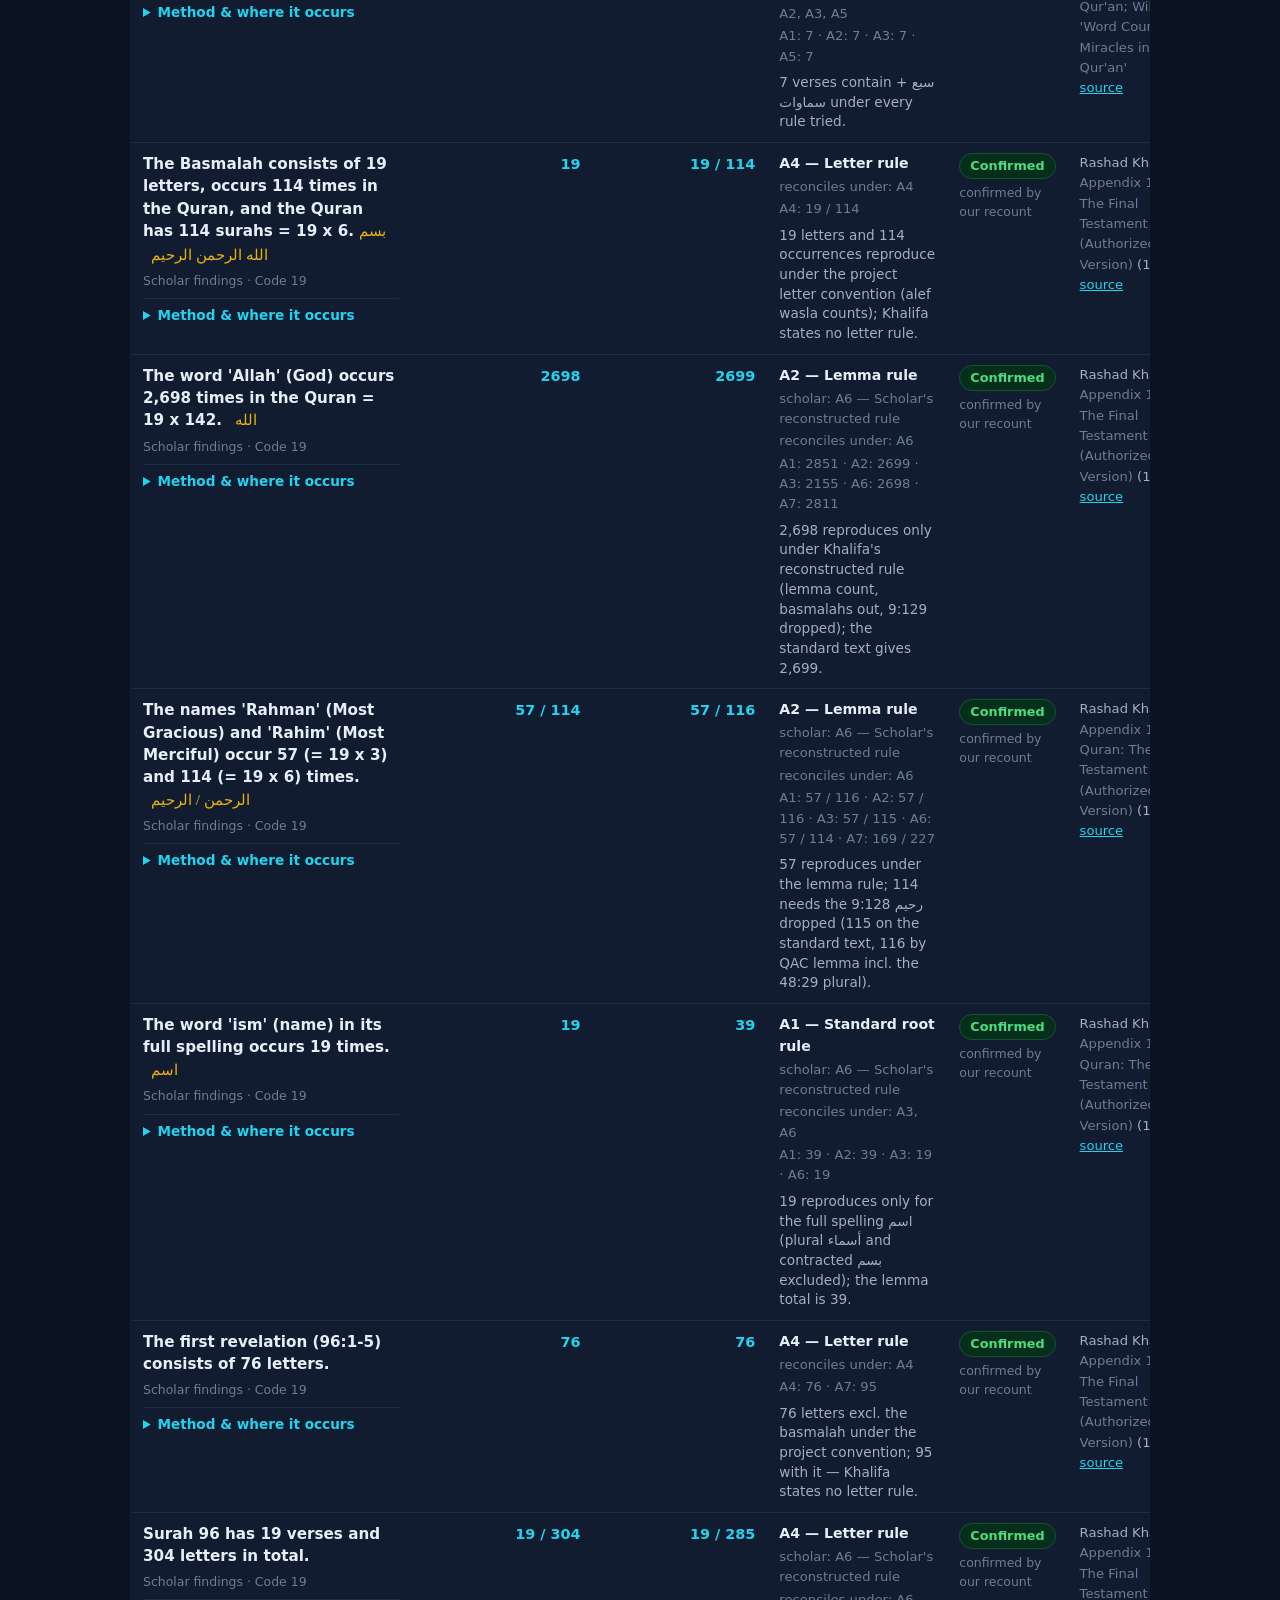
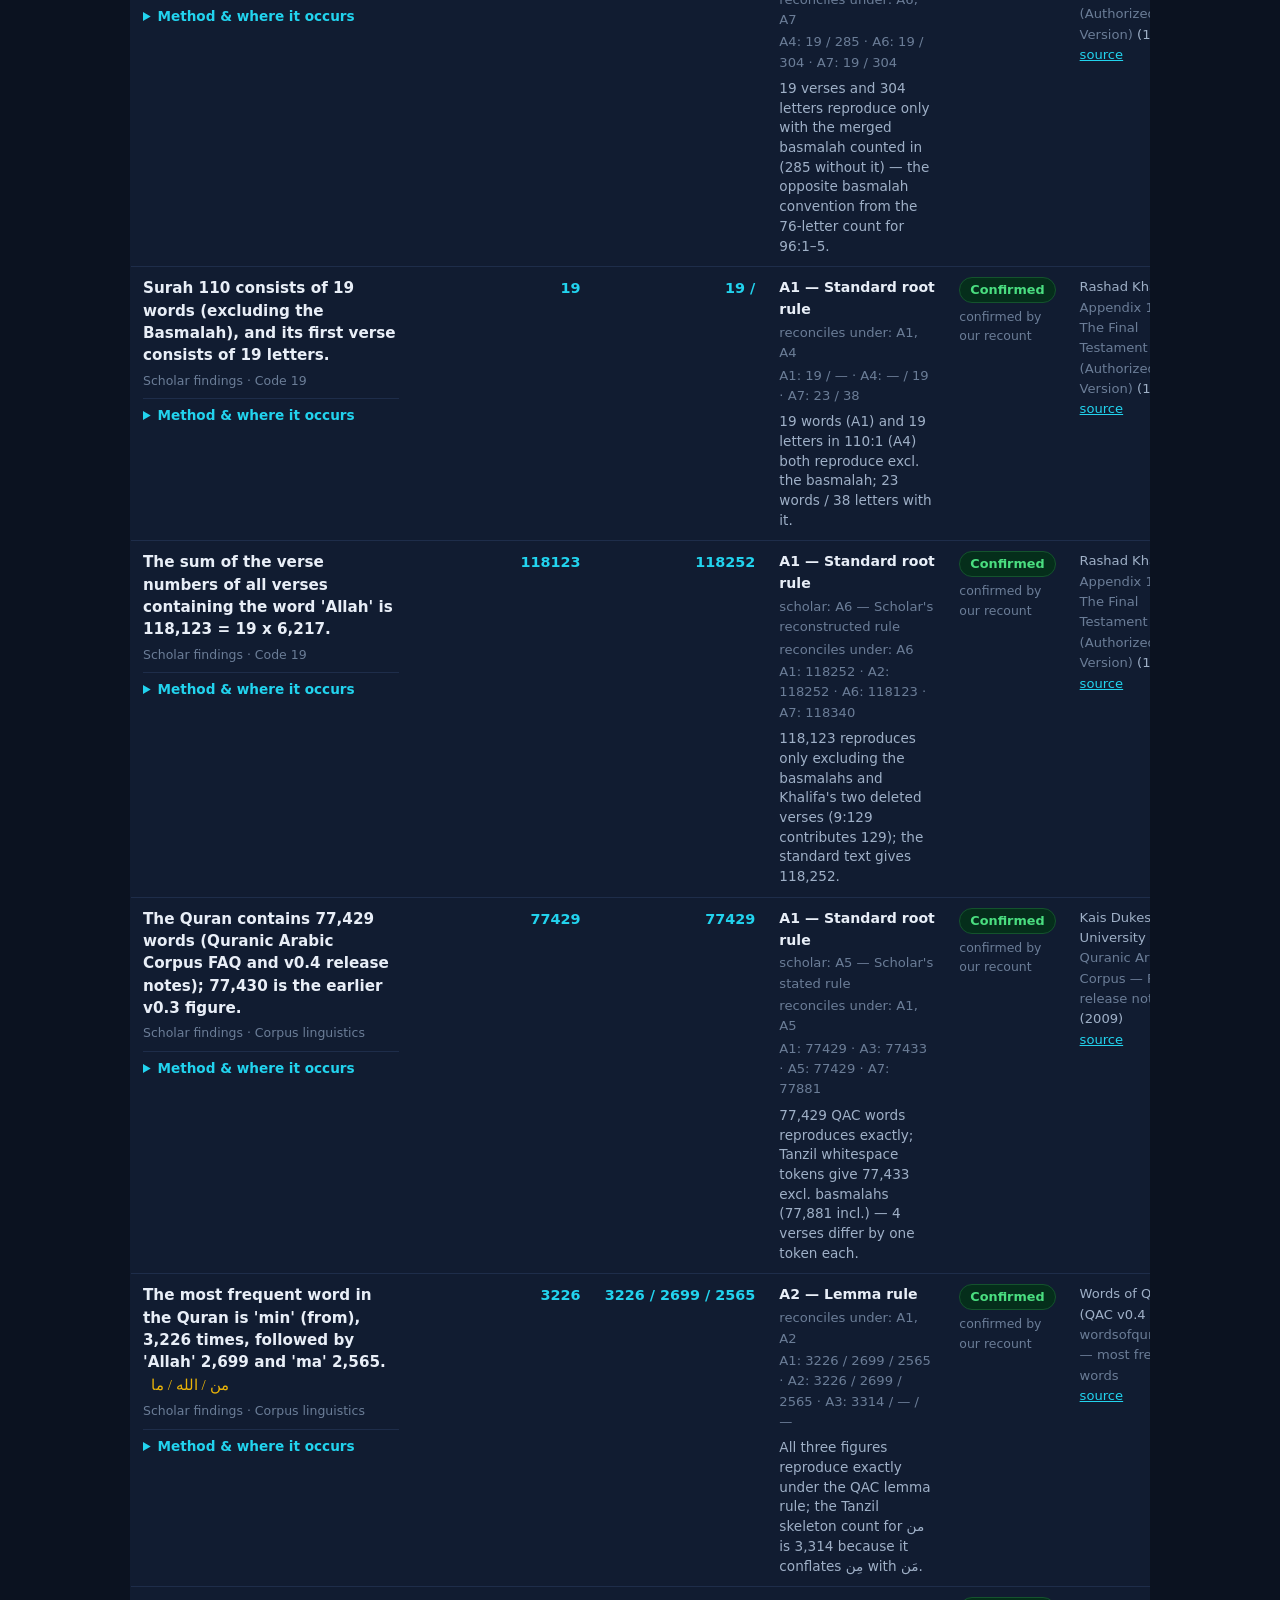
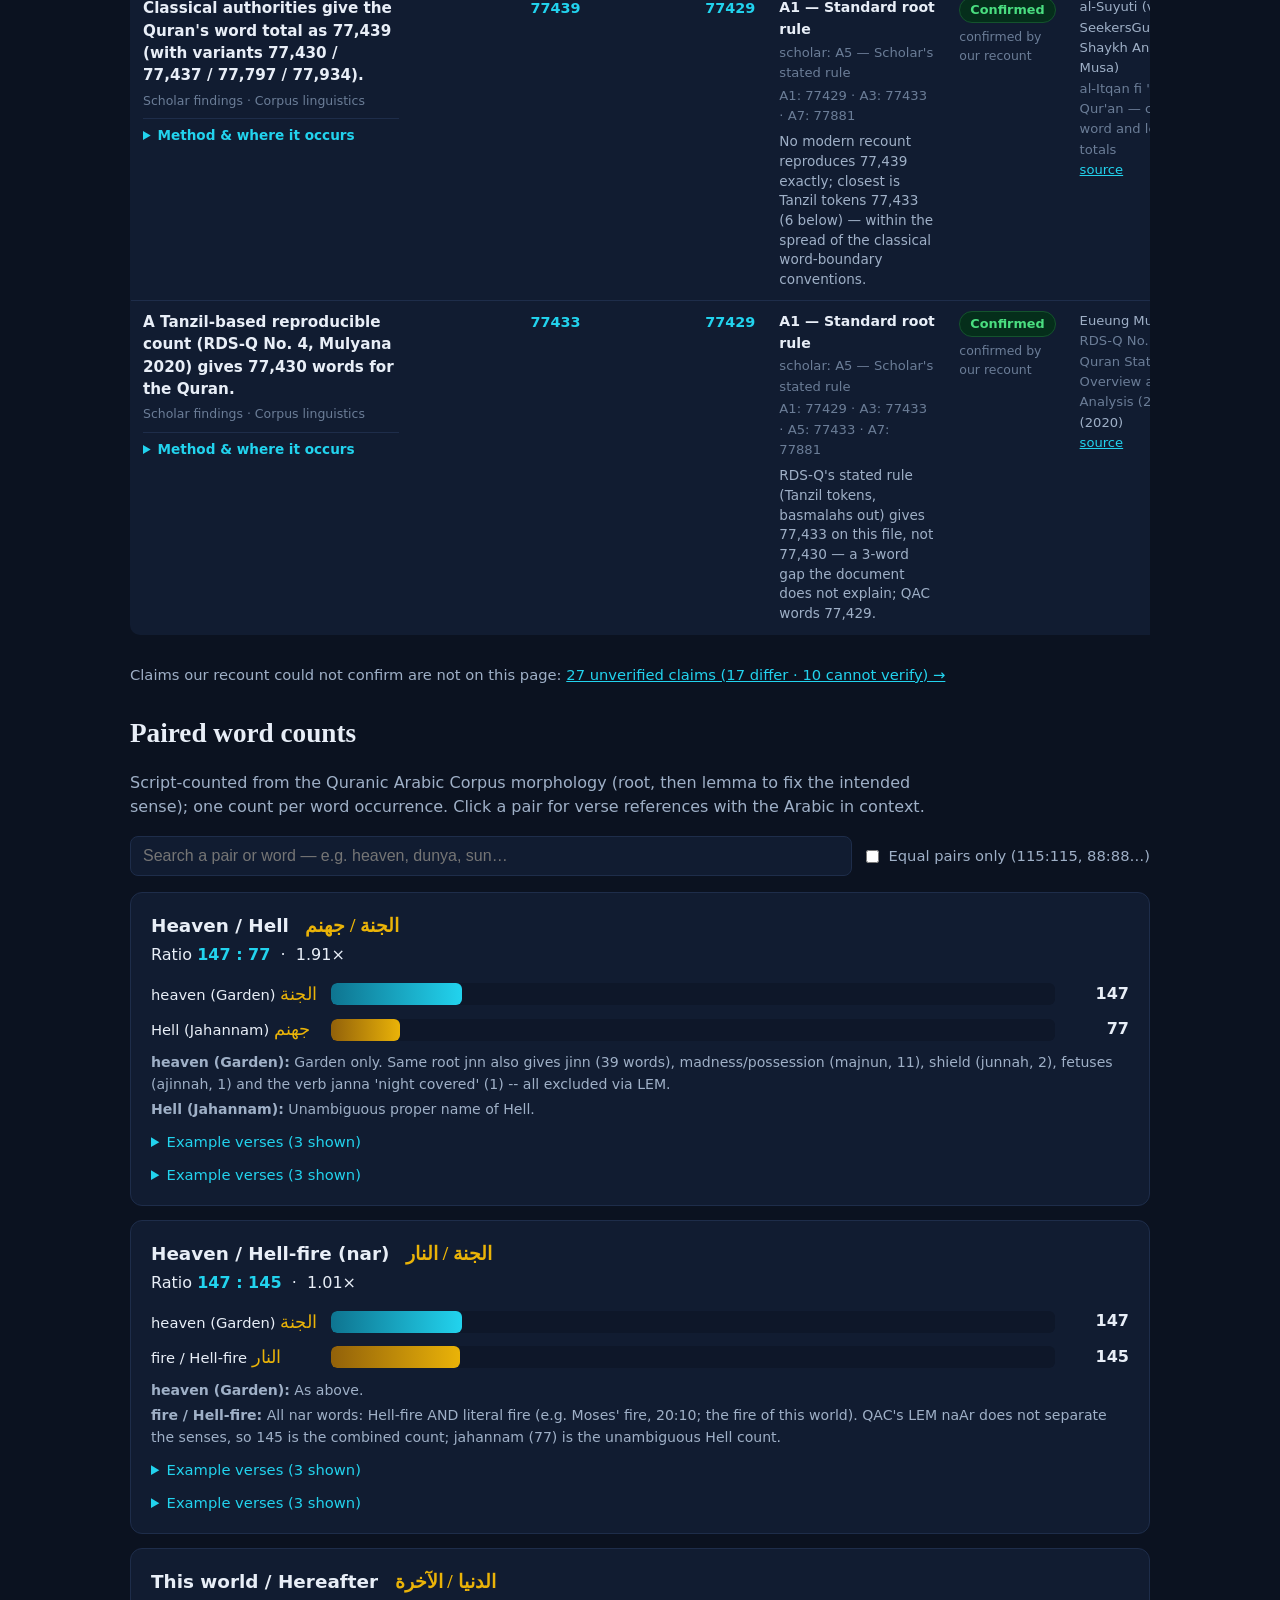
==== commit b76d01b5: "Surah list + recite links, beige/gold/green theme, more-than-99 Names note, humble intro" ====
--- a/index.html
+++ b/index.html
@@ -23,6 +23,7 @@
 <nav class="tabs" aria-label="Sections">
   <a class="tab" href="#about">About the Quran</a>
   <a class="tab" href="#corpus">The corpus in numbers</a>
+  <a class="tab" href="#surahs">Surahs</a>
   <a class="tab" href="#verified">Verified counts</a>
   <a class="tab" href="#pairs">Paired counts</a>
   <a class="tab" href="#names">Names of God</a>
@@ -30,6 +31,13 @@
 </nav>
 
 <main>
+  <!-- ============ INTRO ============ -->
+  <p class="intro">miracleMath is a humble attempt to understand the Quran through its numbers —
+    what the text itself says, counted carefully and checked against the sources, not a claim of
+    authority. Every count here is computed by script from the Quranic Arabic Corpus and can be
+    re-checked from the data in the repo. Where a published claim could not be confirmed, it is
+    labelled as such and kept on a separate page.</p>
+
   <!-- ============ 1. ABOUT THE QURAN ============ -->
   <section id="about" class="panel active">
     <div class="panel-head">
@@ -46,6 +54,24 @@
       <p>Script-computed totals for the corpus this site counts from, with the counting rule for each number.</p>
     </div>
     <div id="corpus-table"></div>
+  </section>
+
+  <!-- ============ 2b. SURAHS ============ -->
+  <section id="surahs" class="panel active">
+    <div class="panel-head">
+      <h2>Surahs</h2>
+      <p id="surahs-totals">114 surahs · 30 juz</p>
+      <div class="controls">
+        <input id="surah-search" type="search" placeholder="Search a surah — e.g. Yasin, 36, Rahman…" aria-label="Search surahs">
+        <select id="surah-type" aria-label="Filter by revelation">
+          <option value="all">Meccan &amp; Medinan</option>
+          <option value="Meccan">Meccan only</option>
+          <option value="Medinan">Medinan only</option>
+        </select>
+      </div>
+      <p class="tally" id="surahs-tally"></p>
+    </div>
+    <div id="surahs-list"></div>
   </section>
 
   <!-- ============ 3. VERIFIED COUNTS ============ -->
@@ -94,7 +120,15 @@
   <section id="names" class="panel active">
     <div class="panel-head">
       <h2>The 99 Names of God <span class="ar">أَسْمَاءُ ٱللَّهِ ٱلْحُسْنَىٰ</span></h2>
-      <p>Occurrences of each Name in the Arabic text, matched by lemma in the Quranic Arabic Corpus. A Name counts only where the word is used of God; excluded occurrences are listed per Name. 24 Names do not occur in the Quran at all.</p>
+      <p>These are the famous ninety-nine — al-Asmāʾ al-Ḥusnā, the Beautiful Names — from the
+        hadith of the ninety-nine names: “Allah has ninety-nine names, one hundred less one;
+        whoever learns them will enter Paradise” (Sahih al-Bukhari 7392; Sahih Muslim 2677).
+        Ninety-nine is not a ceiling: scholars agree the hadith does not limit Allah's names
+        to this number, and the Quran uses more names and attributes of Allah than these 99.
+        Below, each Name is counted in the Arabic text, matched by lemma in the Quranic Arabic
+        Corpus. A Name counts only where the word is used of God; excluded occurrences are
+        listed per Name. 24 Names do not occur in the Quran at all.</p>
+      <div id="more-names"></div>
       <div class="controls">
         <input id="name-search" type="search" placeholder="Search a Name — e.g. Rahim, Aziz, Nur…" aria-label="Search Names">
         <select id="name-filter" aria-label="Filter Names">
--- a/styles.css
+++ b/styles.css
@@ -34,13 +34,18 @@
   max-width:1060px;margin:0 auto;padding:12px 20px;
   background:rgba(11,18,32,.96);border-bottom:1px solid var(--line)}
 .tab{background:var(--chip);color:var(--muted);border:1px solid var(--line);
-  border-radius:999px;padding:8px 16px;font-size:.92rem;cursor:pointer}
+  border-radius:999px;padding:8px 16px;font-size:.92rem;cursor:pointer;text-decoration:none}
 .tab:hover{color:var(--ink)}
 .tab.active{background:var(--cyan);color:#06222a;border-color:var(--cyan);font-weight:700}
 
 main{max-width:1060px;margin:0 auto;padding:8px 20px 40px}
-.panel{display:none}
+.panel{display:block}
 .panel.active{display:block}
+.sample-note{color:var(--amber);font-size:.9rem;font-weight:700}
+.unverified-banner{background:#2e0a0a;border:1px solid #7f1d1d;border-radius:10px;
+  padding:12px 16px;color:var(--ink);font-size:.95rem;margin:12px 0}
+.unverified-banner a{color:var(--cyan)}
+#unverified-list h3, #method h3{font-family:Georgia,serif;font-size:1.25rem;margin:26px 0 4px}
 .panel-head h2{font-family:Georgia,serif;font-size:1.7rem;margin:26px 0 6px}
 .panel-head h3{font-family:Georgia,serif;font-size:1.25rem;margin:26px 0 4px}
 .panel-head p{color:var(--muted);max-width:820px}
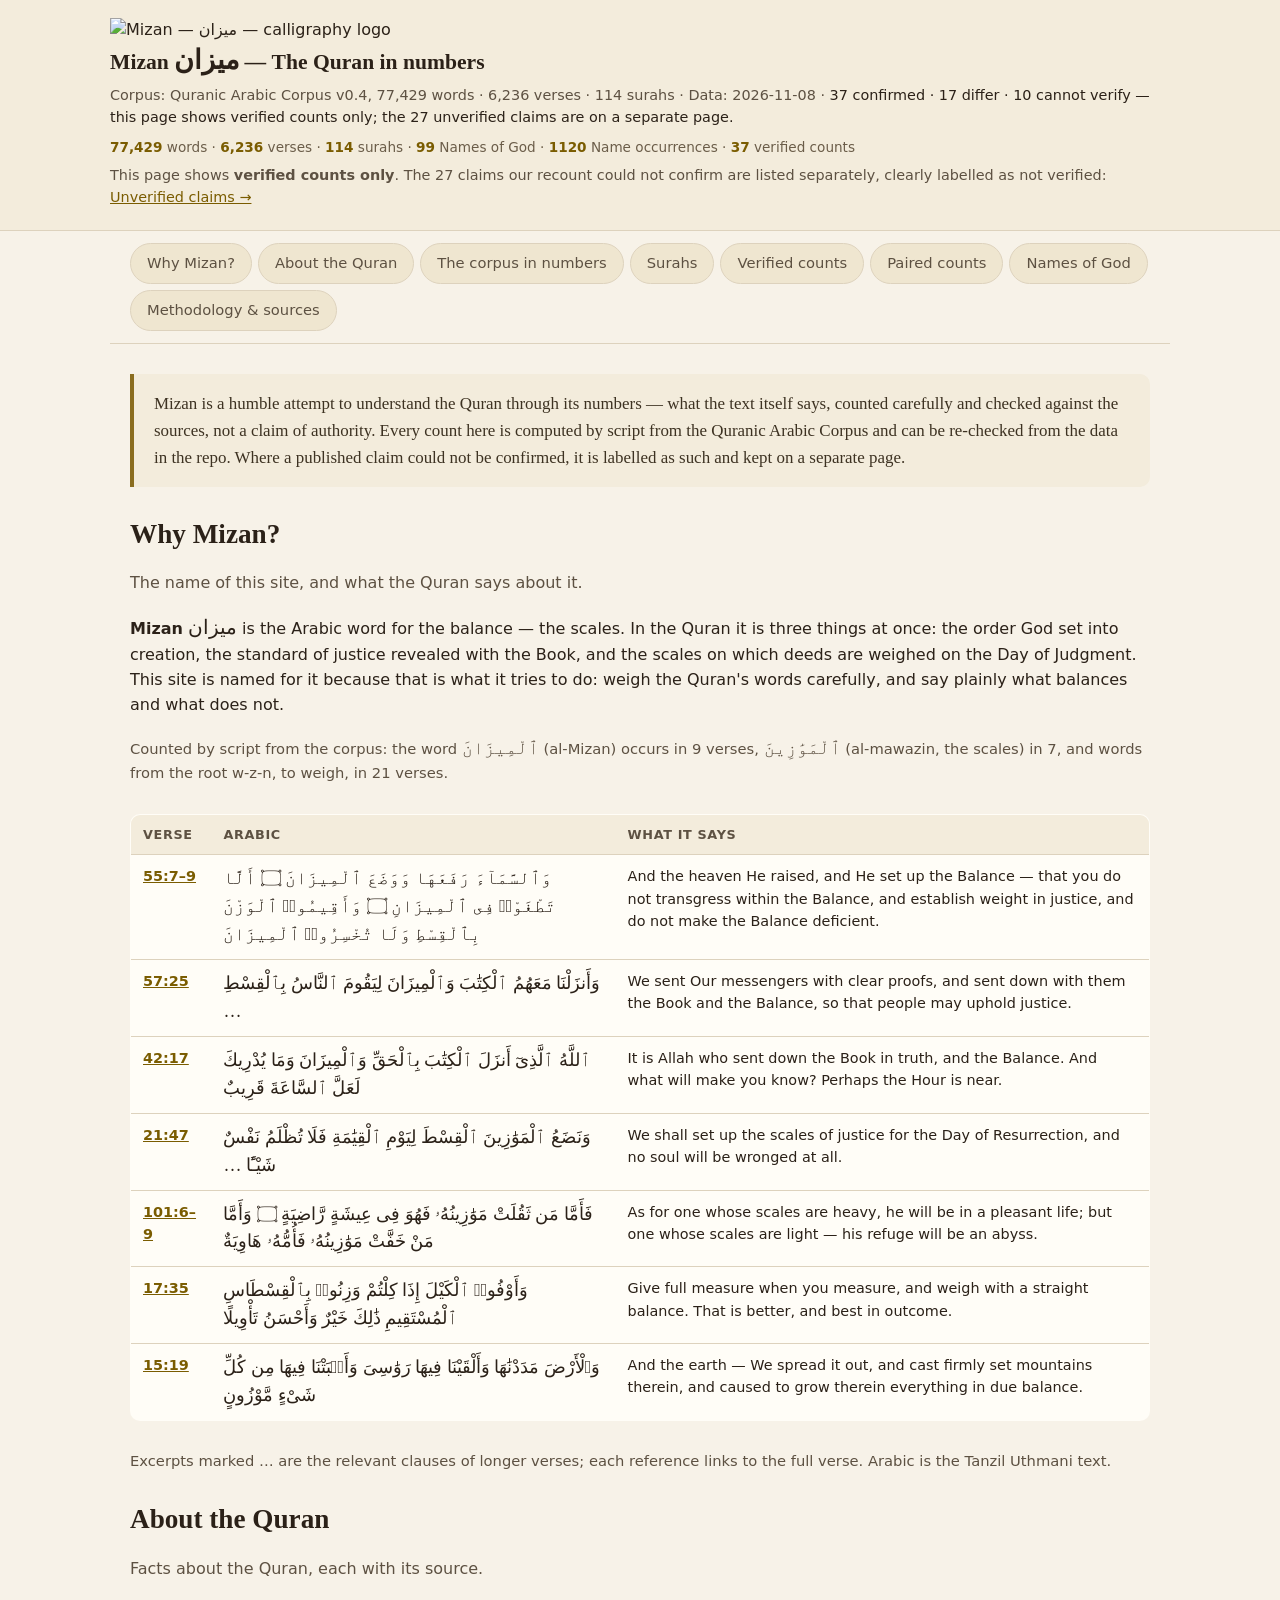
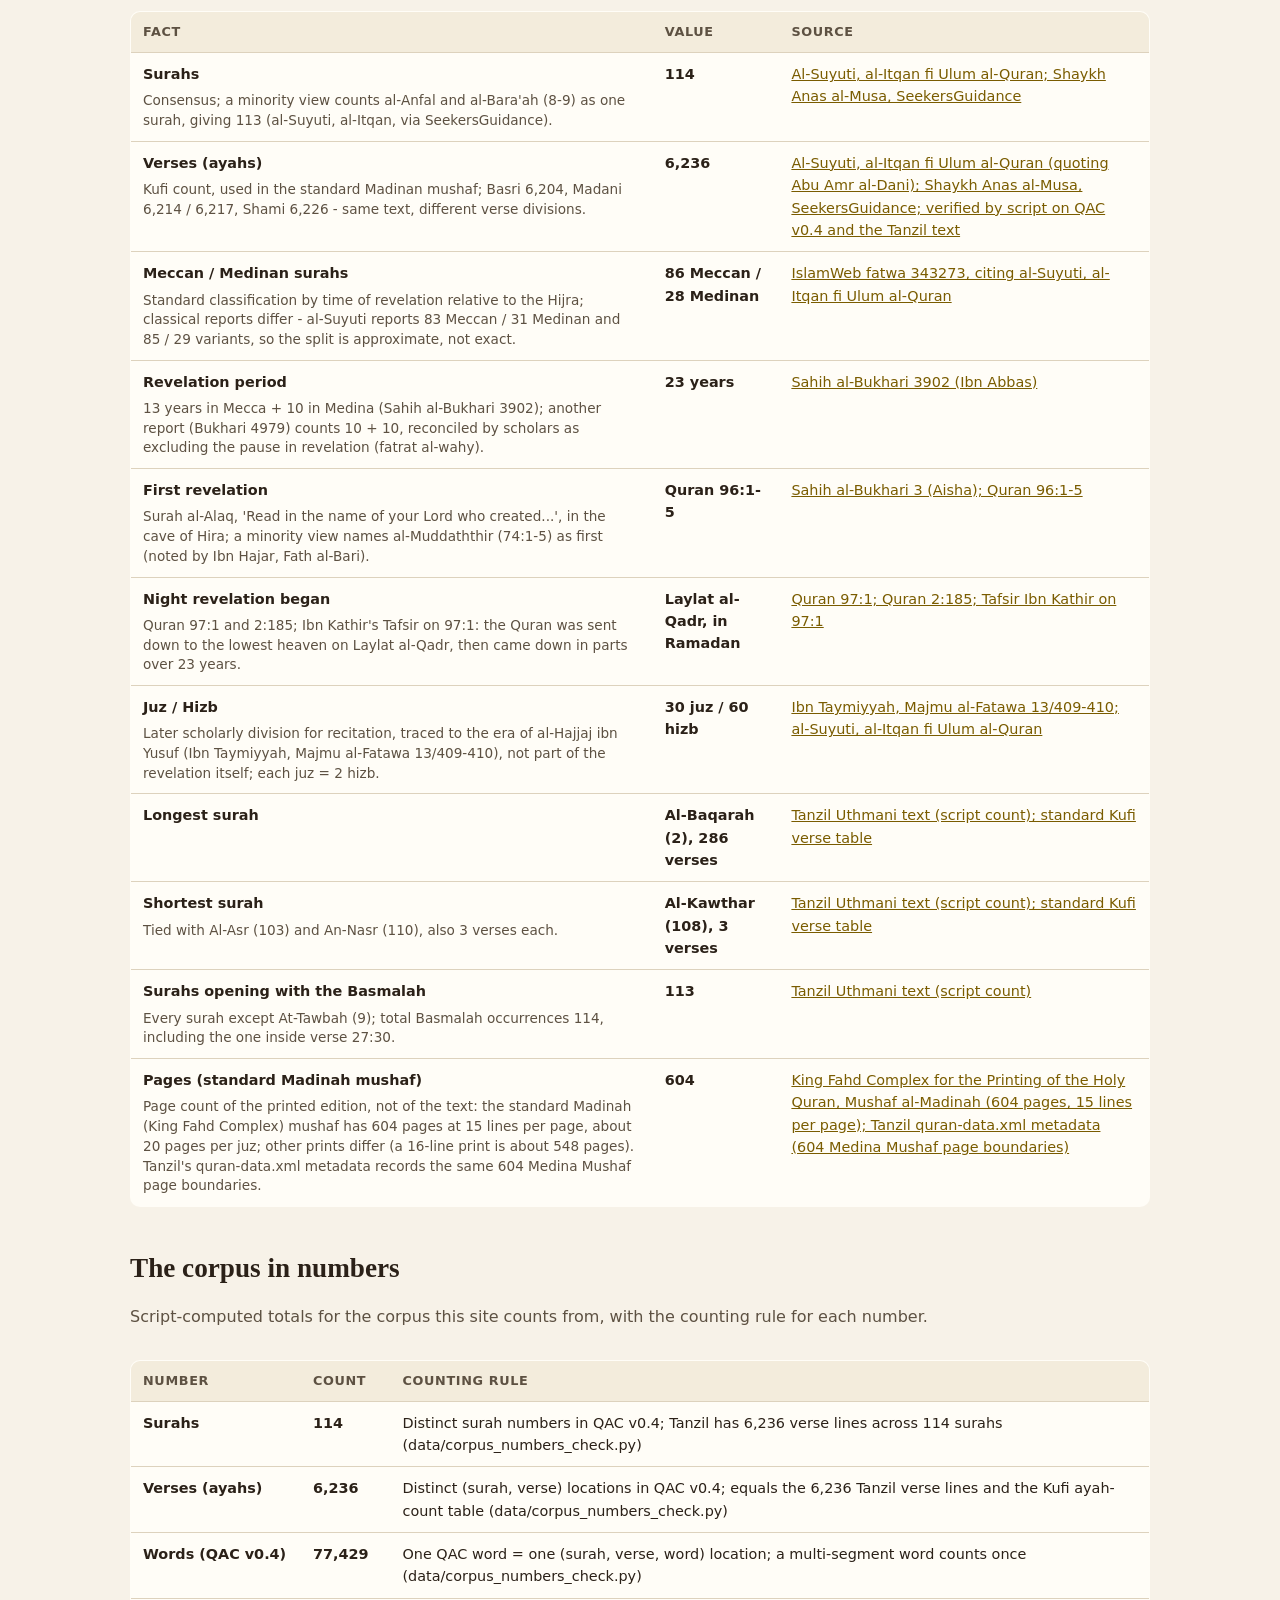
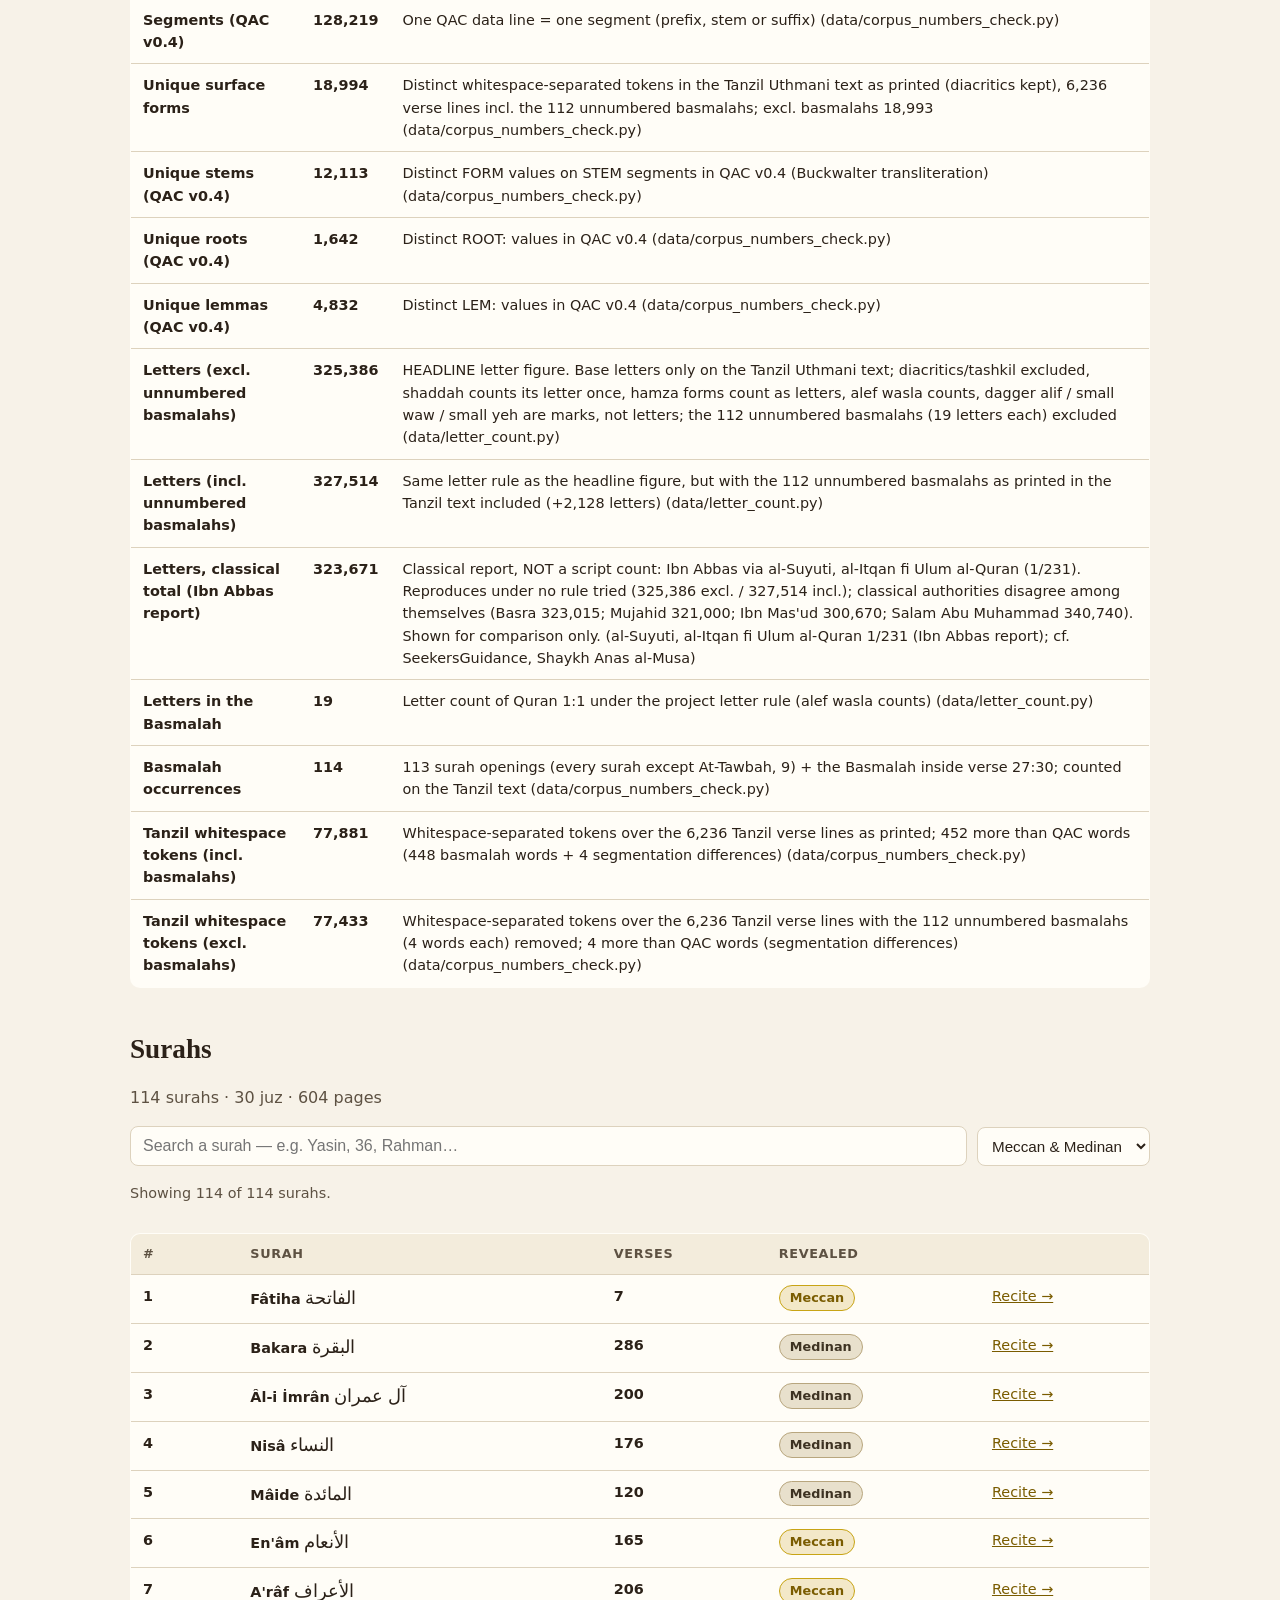
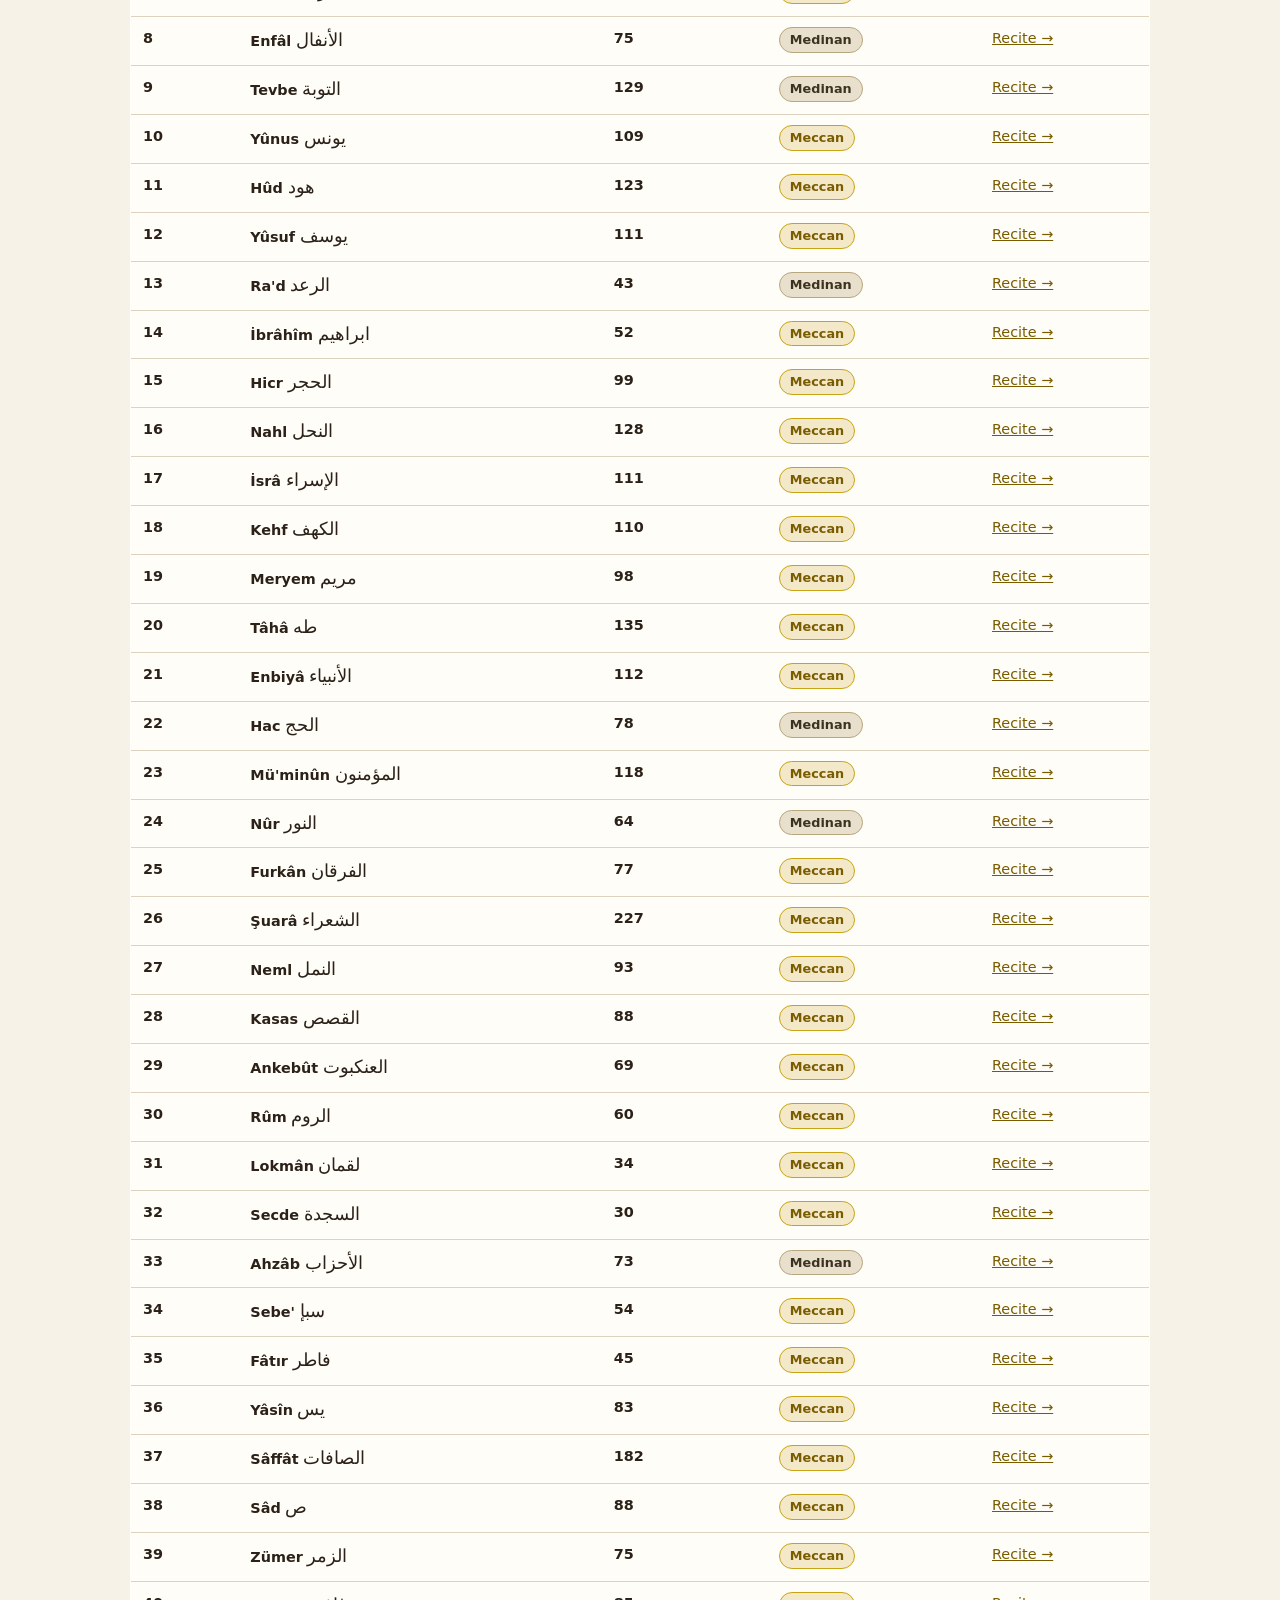
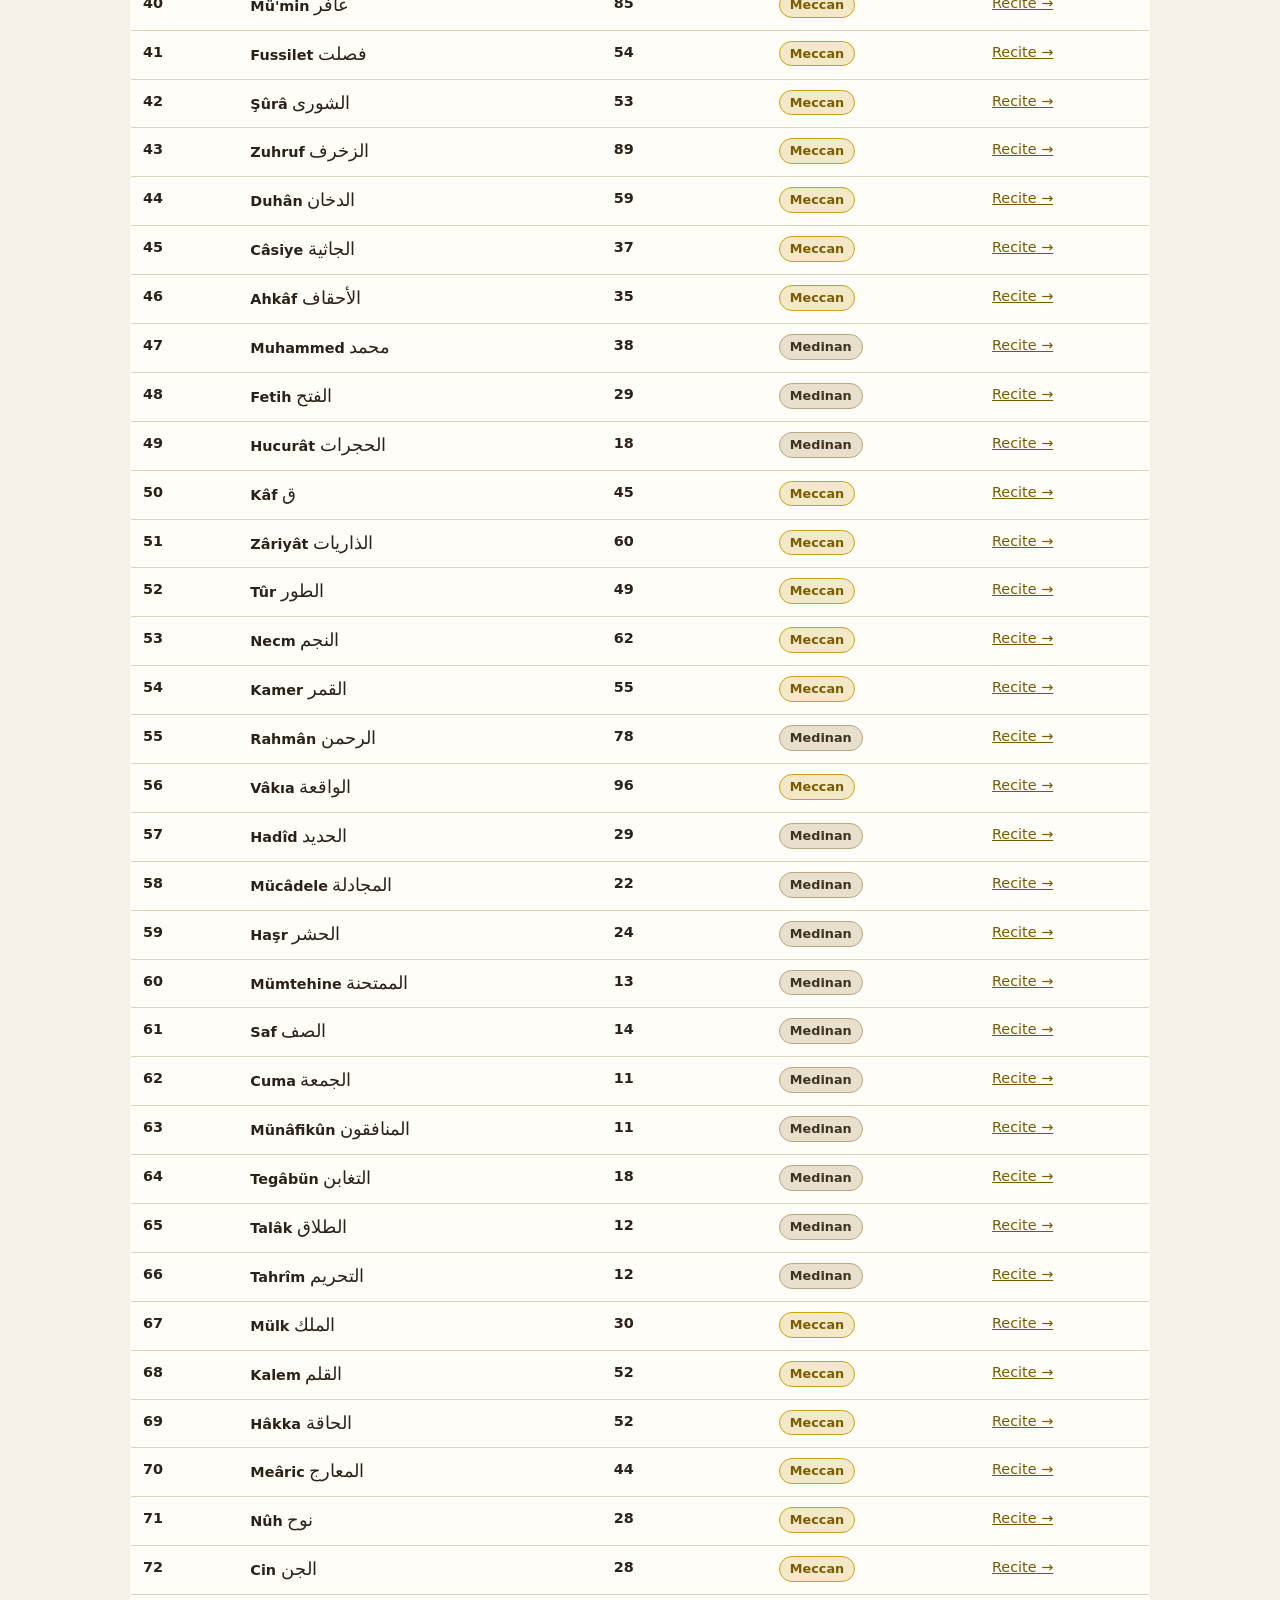
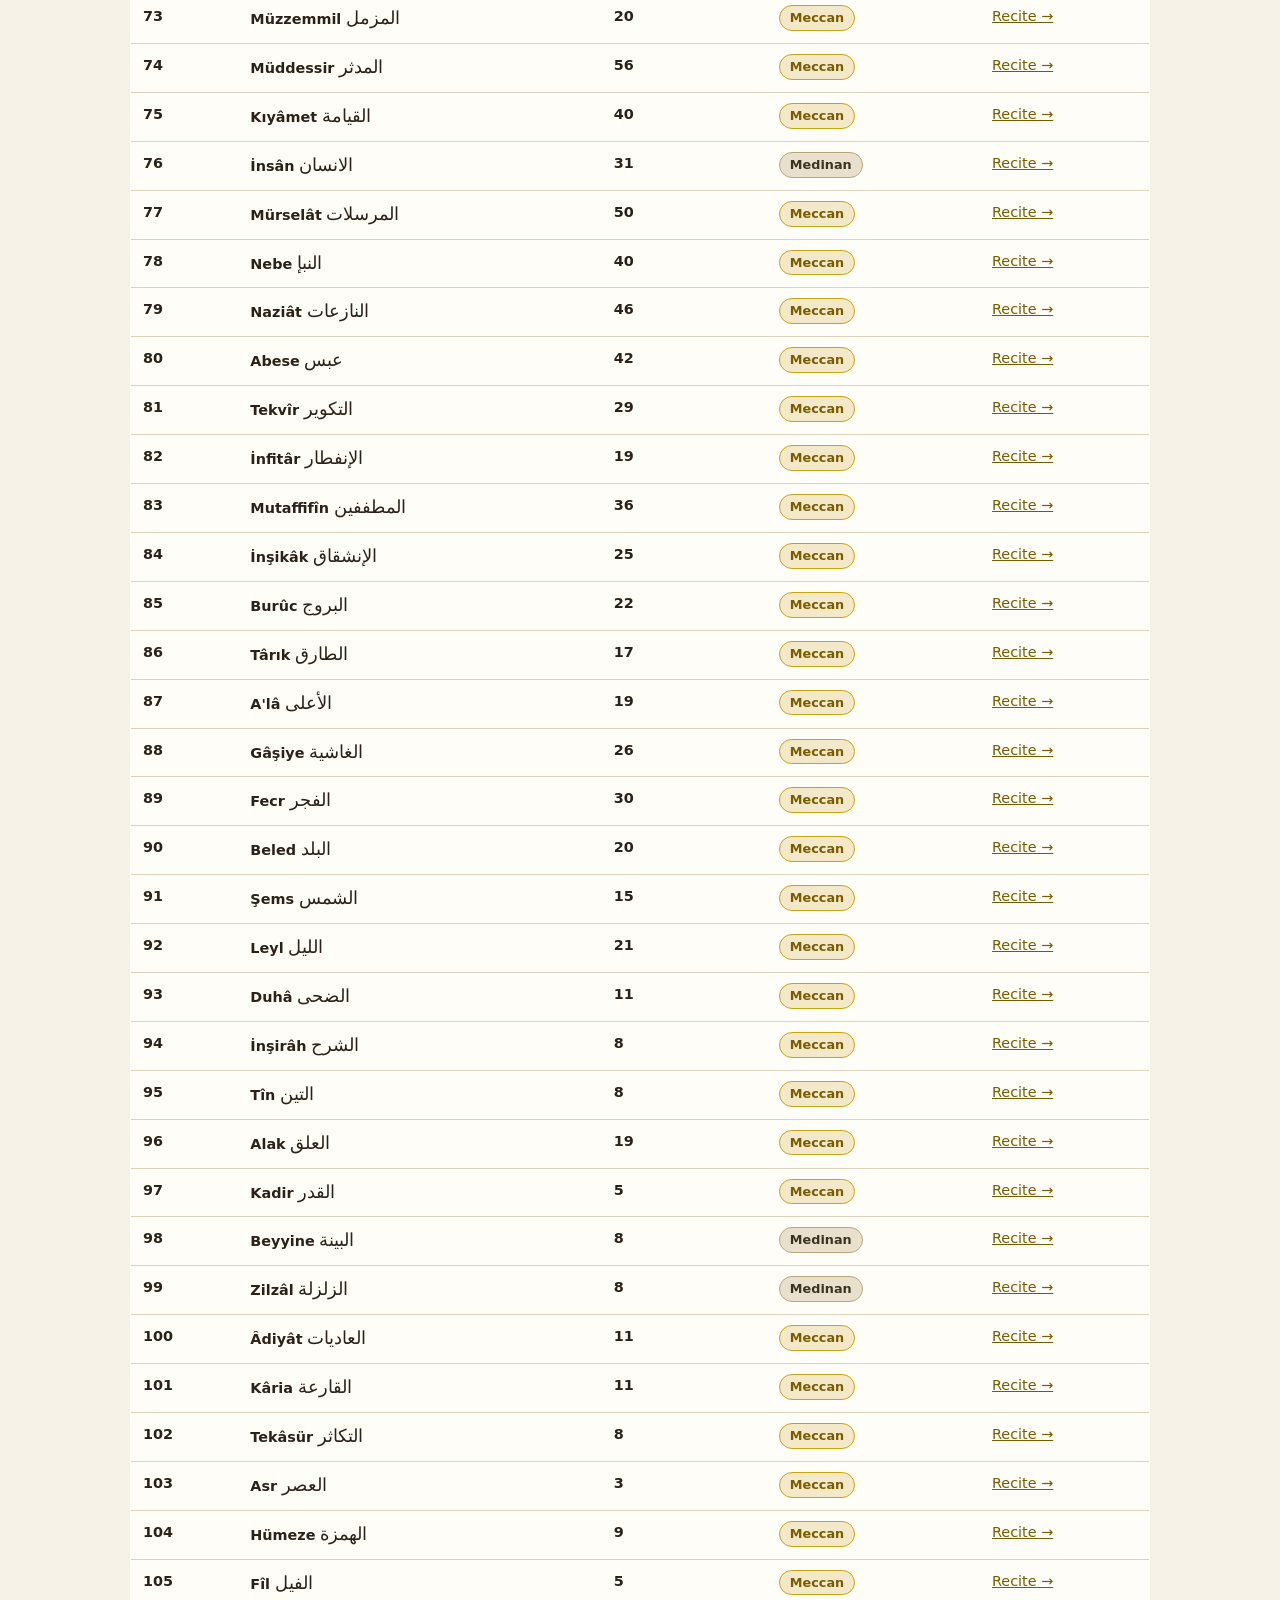
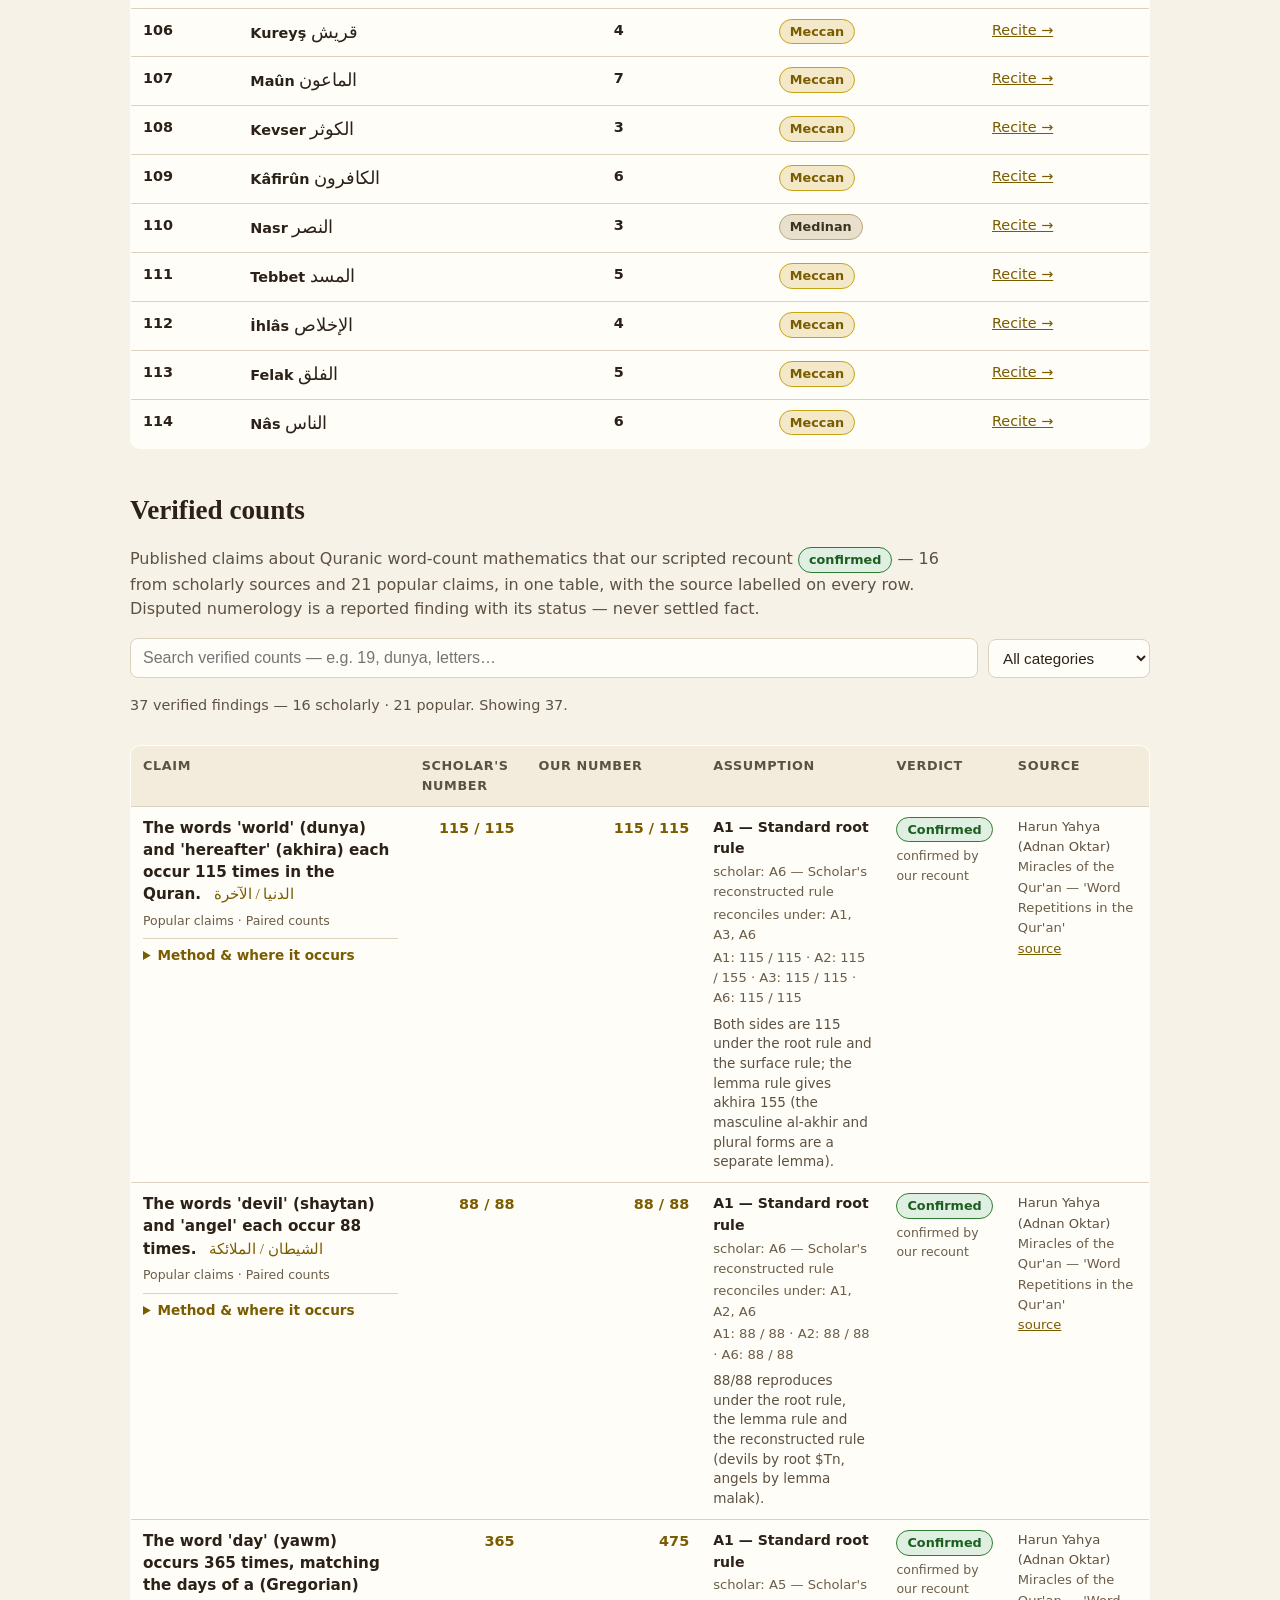
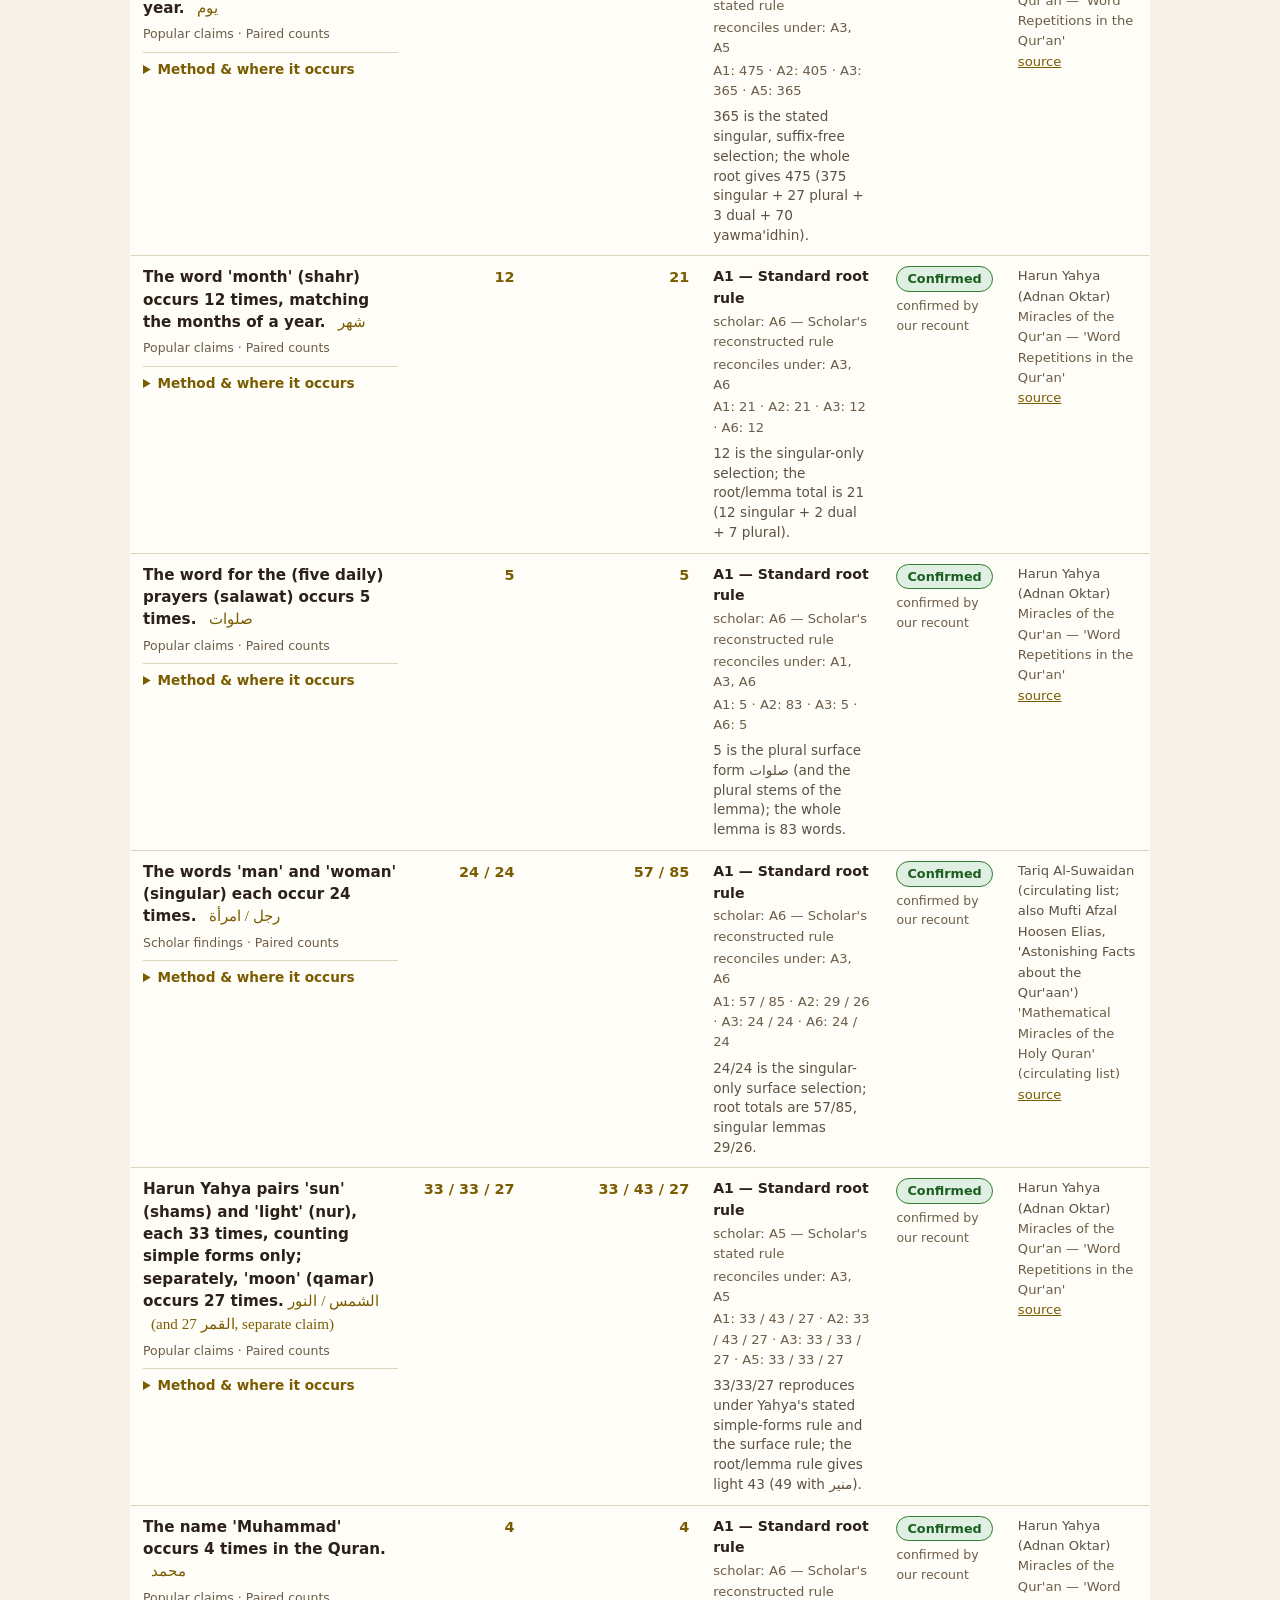
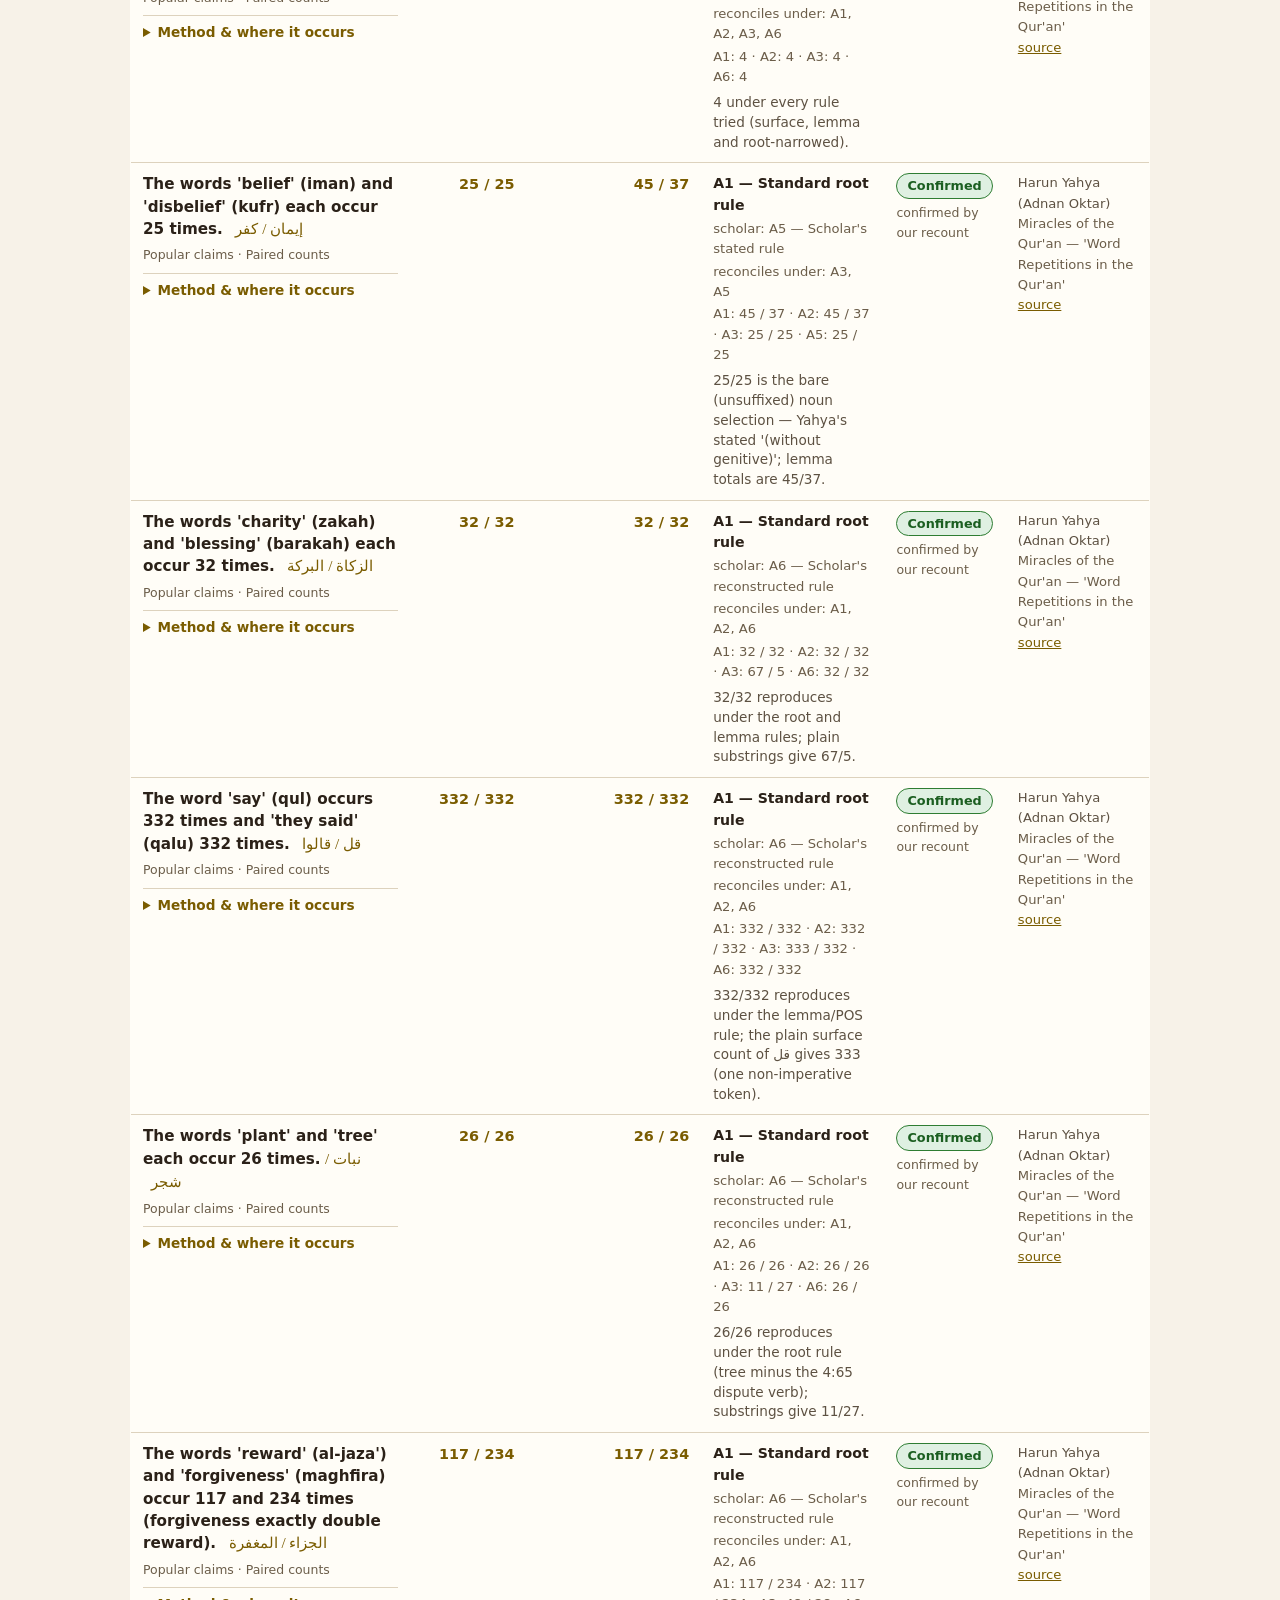
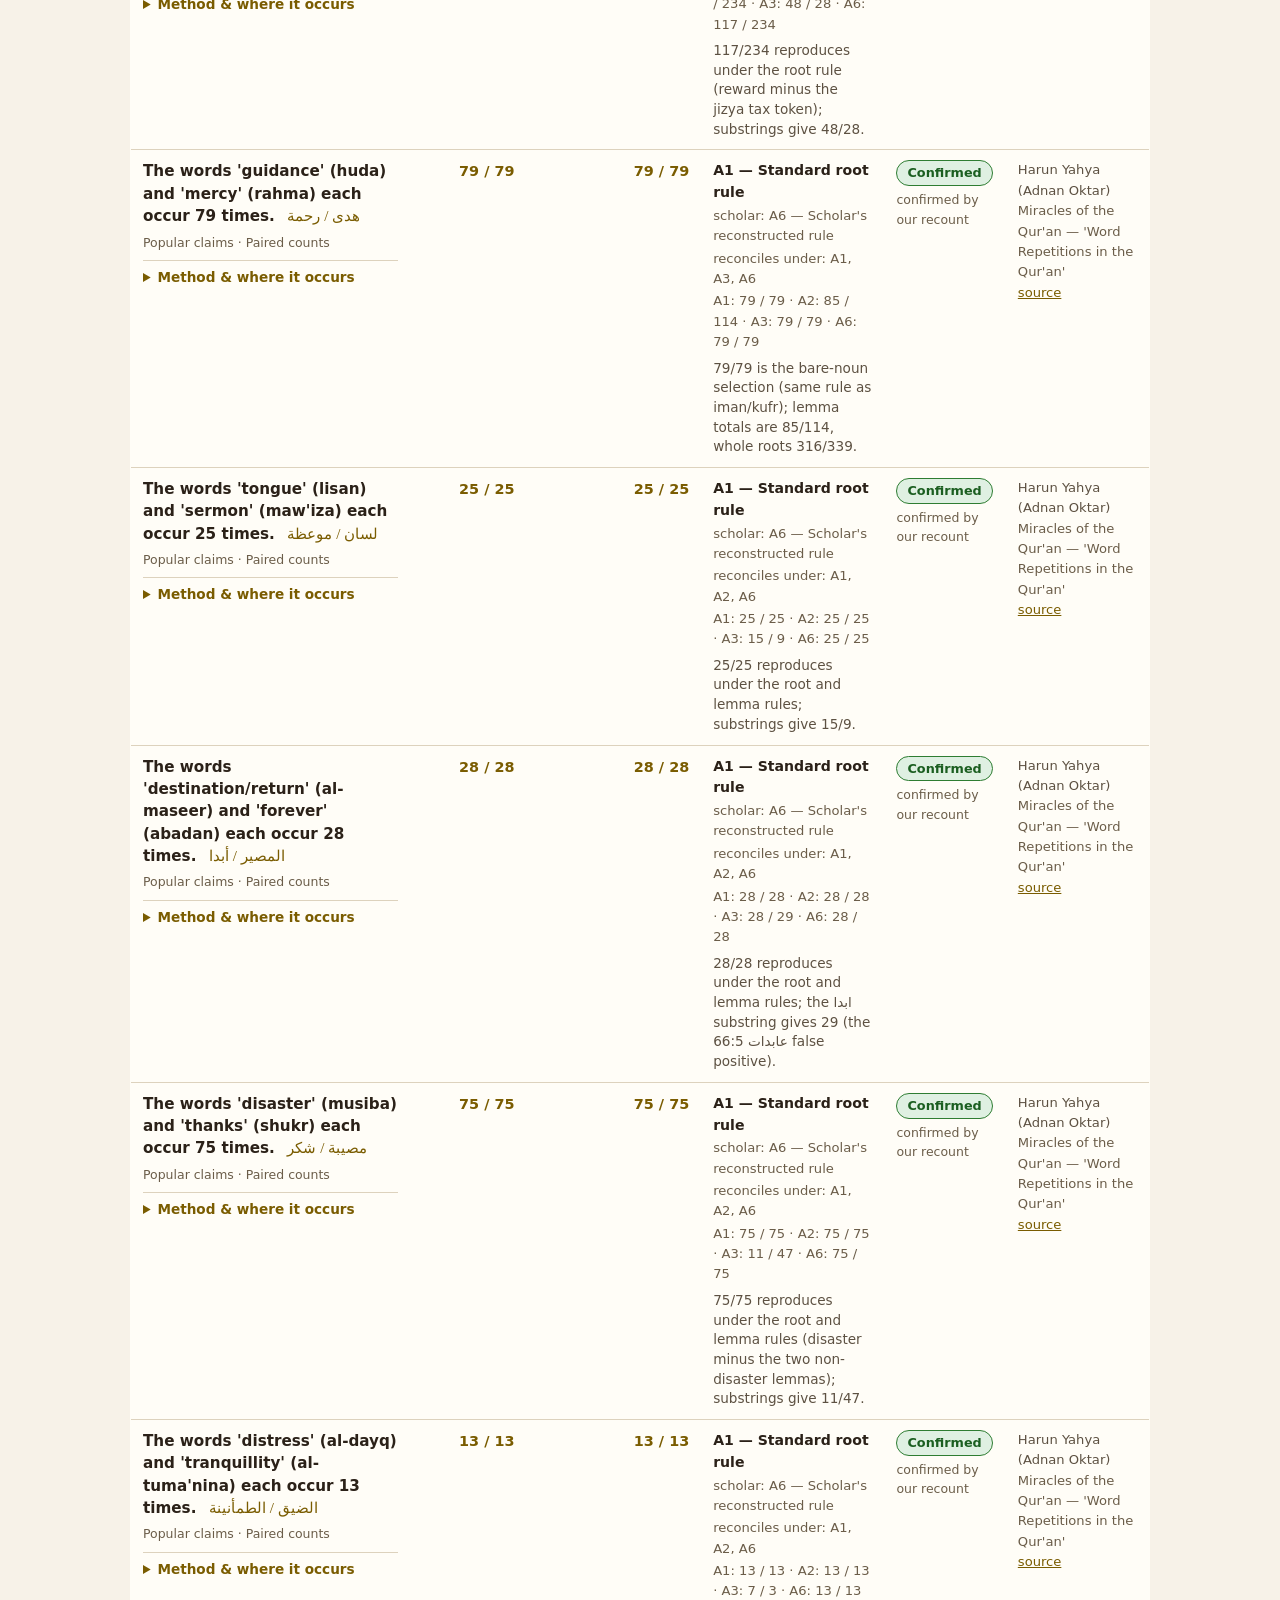
==== commit 3c312652: "Mizan rename: Why Mizan section, calligraphy logo, new title" ====
--- a/index.html
+++ b/index.html
@@ -3,14 +3,16 @@
 <head>
 <meta charset="utf-8">
 <meta name="viewport" content="width=device-width, initial-scale=1">
-<title>miracleMath — Word counts and mathematics of the Quran</title>
-<meta name="description" content="Word counts and mathematics of the Quran, computed by script from the Quranic Arabic Corpus (v0.4) and cross-checked against the Tanzil Uthmani text. Verified counts, paired word counts, the 99 Names of God and their co-occurrence graph.">
+<title>Mizan — The Quran in numbers</title>
+<meta name="description" content="Mizan — the Quran in numbers. Word counts and mathematics of the Quran, computed by script from the Quranic Arabic Corpus (v0.4) and cross-checked against the Tanzil Uthmani text. Verified counts, paired word counts, the Names of God and their co-occurrence graph.">
 <link rel="stylesheet" href="styles.css">
+<link rel="icon" type="image/png" href="images/mizan-favicon.png">
 </head>
 <body>
 <header class="research-head">
   <div class="research-head-inner">
-    <h1>miracleMath — Word counts and mathematics of the Quran</h1>
+    <img class="brand-logo" src="images/mizan-logo.png" alt="Mizan — ميزان — calligraphy logo">
+    <h1>Mizan <span class="ar">ميزان</span> — The Quran in numbers</h1>
     <p class="meta-line">Corpus: Quranic Arabic Corpus v0.4, 77,429 words · 6,236 verses · 114 surahs ·
       Data: 2026-11-08 · <span id="tally-line">37 confirmed · 17 differ · 10 cannot verify</span></p>
     <div class="stats" id="stats"></div>
@@ -21,6 +23,7 @@
 </header>
 
 <nav class="tabs" aria-label="Sections">
+  <a class="tab" href="#why-mizan">Why Mizan?</a>
   <a class="tab" href="#about">About the Quran</a>
   <a class="tab" href="#corpus">The corpus in numbers</a>
   <a class="tab" href="#surahs">Surahs</a>
@@ -32,11 +35,43 @@
 
 <main>
   <!-- ============ INTRO ============ -->
-  <p class="intro">miracleMath is a humble attempt to understand the Quran through its numbers —
+  <p class="intro">Mizan is a humble attempt to understand the Quran through its numbers —
     what the text itself says, counted carefully and checked against the sources, not a claim of
     authority. Every count here is computed by script from the Quranic Arabic Corpus and can be
     re-checked from the data in the repo. Where a published claim could not be confirmed, it is
     labelled as such and kept on a separate page.</p>
+
+
+  <!-- ============ WHY MIZAN ============ -->
+  <section id="why-mizan" class="panel active">
+    <div class="panel-head">
+      <h2>Why Mizan?</h2>
+      <p>The name of this site, and what the Quran says about it.</p>
+    </div>
+    <p><b>Mizan</b> <span class="ar">ميزان</span> is the Arabic word for the balance — the scales.
+      In the Quran it is three things at once: the order God set into creation, the standard of
+      justice revealed with the Book, and the scales on which deeds are weighed on the Day of
+      Judgment. This site is named for it because that is what it tries to do: weigh the Quran's
+      words carefully, and say plainly what balances and what does not.</p>
+    <p class="method-note">Counted by script from the corpus: the word
+      <span class="ar">ٱلْمِيزَانَ</span> (al-Mizan) occurs in 9 verses,
+      <span class="ar">ٱلْمَوَٰزِينَ</span> (al-mawazin, the scales) in 7, and words from the
+      root w-z-n, to weigh, in 21 verses.</p>
+    <div class="table-scroll"><table class="data-table mizan-table">
+      <thead><tr><th>Verse</th><th>Arabic</th><th>What it says</th></tr></thead>
+      <tbody>
+      <tr><td><b><a href="https://quran.com/55/7" target="_blank" rel="noopener">55:7–9</a></b></td><td class="ar">وَٱلسَّمَآءَ رَفَعَهَا وَوَضَعَ ٱلْمِيزَانَ ۝ أَلَّا تَطْغَوْا۟ فِى ٱلْمِيزَانِ ۝ وَأَقِيمُوا۟ ٱلْوَزْنَ بِٱلْقِسْطِ وَلَا تُخْسِرُوا۟ ٱلْمِيزَانَ</td><td>And the heaven He raised, and He set up the Balance — that you do not transgress within the Balance, and establish weight in justice, and do not make the Balance deficient.</td></tr>
+      <tr><td><b><a href="https://quran.com/57/25" target="_blank" rel="noopener">57:25</a></b></td><td class="ar">وَأَنزَلْنَا مَعَهُمُ ٱلْكِتَٰبَ وَٱلْمِيزَانَ لِيَقُومَ ٱلنَّاسُ بِٱلْقِسْطِ …</td><td>We sent Our messengers with clear proofs, and sent down with them the Book and the Balance, so that people may uphold justice.</td></tr>
+      <tr><td><b><a href="https://quran.com/42/17" target="_blank" rel="noopener">42:17</a></b></td><td class="ar">ٱللَّهُ ٱلَّذِىٓ أَنزَلَ ٱلْكِتَٰبَ بِٱلْحَقِّ وَٱلْمِيزَانَ وَمَا يُدْرِيكَ لَعَلَّ ٱلسَّاعَةَ قَرِيبٌ</td><td>It is Allah who sent down the Book in truth, and the Balance. And what will make you know? Perhaps the Hour is near.</td></tr>
+      <tr><td><b><a href="https://quran.com/21/47" target="_blank" rel="noopener">21:47</a></b></td><td class="ar">وَنَضَعُ ٱلْمَوَٰزِينَ ٱلْقِسْطَ لِيَوْمِ ٱلْقِيَٰمَةِ فَلَا تُظْلَمُ نَفْسٌ شَيْـًٔا …</td><td>We shall set up the scales of justice for the Day of Resurrection, and no soul will be wronged at all.</td></tr>
+      <tr><td><b><a href="https://quran.com/101/6" target="_blank" rel="noopener">101:6–9</a></b></td><td class="ar">فَأَمَّا مَن ثَقُلَتْ مَوَٰزِينُهُۥ فَهُوَ فِى عِيشَةٍ رَّاضِيَةٍ ۝ وَأَمَّا مَنْ خَفَّتْ مَوَٰزِينُهُۥ فَأُمُّهُۥ هَاوِيَةٌ</td><td>As for one whose scales are heavy, he will be in a pleasant life; but one whose scales are light — his refuge will be an abyss.</td></tr>
+      <tr><td><b><a href="https://quran.com/17/35" target="_blank" rel="noopener">17:35</a></b></td><td class="ar">وَأَوْفُوا۟ ٱلْكَيْلَ إِذَا كِلْتُمْ وَزِنُوا۟ بِٱلْقِسْطَاسِ ٱلْمُسْتَقِيمِ ذَٰلِكَ خَيْرٌ وَأَحْسَنُ تَأْوِيلًا</td><td>Give full measure when you measure, and weigh with a straight balance. That is better, and best in outcome.</td></tr>
+      <tr><td><b><a href="https://quran.com/15/19" target="_blank" rel="noopener">15:19</a></b></td><td class="ar">وَٱلْأَرْضَ مَدَدْنَٰهَا وَأَلْقَيْنَا فِيهَا رَوَٰسِىَ وَأَنۢبَتْنَا فِيهَا مِن كُلِّ شَىْءٍ مَّوْزُونٍ</td><td>And the earth — We spread it out, and cast firmly set mountains therein, and caused to grow therein everything in due balance.</td></tr>
+      </tbody>
+    </table></div>
+    <p class="method-note">Excerpts marked … are the relevant clauses of longer verses; each reference
+      links to the full verse. Arabic is the Tanzil Uthmani text.</p>
+  </section>
 
   <!-- ============ 1. ABOUT THE QURAN ============ -->
   <section id="about" class="panel active">
@@ -217,7 +252,7 @@
 </main>
 
 <footer>
-  <p>miracleMath · Data: Quranic Arabic Corpus v0.4 (GPL) via corpus.quran.com; display Arabic: Tanzil Uthmani text.
+  <p>Mizan · Data: Quranic Arabic Corpus v0.4 (GPL) via corpus.quran.com; display Arabic: Tanzil Uthmani text.
   All counts computed by script and reproducible from the <a href="https://github.com/mindsyourai/miracleMath">repo</a>.
   Disputed claims are labelled, not asserted. · Built 2026-11-08.</p>
 </footer>
--- a/styles.css
+++ b/styles.css
@@ -1,18 +1,25 @@
-/* miracleMath — dark laboratory / data-viz theme, research-site style:
-   one-line header, data tables first, prose trimmed to labels and reasons. */
+/* miracleMath — light professional theme: warm beige background, gold-brown
+   accents, green reserved for verified/confirmed states. Serif headings,
+   clean tables, generous whitespace.
+   Contrast (WCAG AA, normal text): ink 14.11:1 on bg / 15.48:1 on panel;
+   muted 6.92:1 / 7.59:1; faint 5.73:1 / 6.28:1 (5.43:1 on panel2);
+   gold-text 5.60:1 / 6.15:1 (5.31:1 on panel2); green 5.93:1 / 6.50:1;
+   badge ok 6.63:1, bad 5.72:1, warn 6.25:1; tab-active text 4.81:1. */
 :root{
-  --bg:#0b1220; --bg2:#0e1729; --panel:#111c31; --panel2:#0d1526;
-  --ink:#e8eef7; --muted:#9fb0c7; --faint:#6b7d97;
-  --cyan:#22d3ee; --teal:#2dd4bf; --gold:#eab308; --gold-dim:#a16207;
-  --red:#f87171; --green:#4ade80; --amber:#fbbf24;
-  --line:#1e2d4a; --chip:#16233c;
+  --bg:#f7f2e8; --bg2:#f3ecdc; --panel:#fffdf7; --panel2:#f3ecdc;
+  --ink:#2b2118; --muted:#5d5142; --faint:#6b5d49;
+  --gold:#8a6d1f; --gold-text:#7a5c00; --gold-dim:#a68a3c;
+  --red:#b3261e; --green:#166b2d; --green-dark:#1b5e20; --amber:#7a5200;
+  --line:#ddd2bd; --chip:#efe6d0;
 }
 *{box-sizing:border-box}
-html{scroll-behavior:smooth}
+html{scroll-behavior:smooth;scroll-padding-top:76px}
+/* scroll-padding-top keeps anchor jumps (#verified etc.) clear of the
+   sticky .tabs bar, which would otherwise cover the section's first line. */
 body{margin:0;background:var(--bg);color:var(--ink);
   font-family:system-ui,-apple-system,"Segoe UI",Roboto,Helvetica,Arial,sans-serif;
   line-height:1.55}
-a{color:var(--cyan)}
+a{color:var(--gold-text)}
 code{font-family:ui-monospace,SFMono-Regular,Menlo,monospace;font-size:.86em;
   background:var(--chip);padding:.1em .35em;border-radius:4px}
 .ar{font-family:"Traditional Arabic","Amiri","Scheherazade New",serif;
@@ -27,24 +34,29 @@
 .meta-line{color:var(--muted);font-size:.9rem;margin:6px 0 8px}
 .meta-line #tally-line{color:var(--ink)}
 .stats{color:var(--faint);font-size:.85rem}
-.stats b{color:var(--cyan);font-variant-numeric:tabular-nums}
+.stats b{color:var(--gold-text);font-variant-numeric:tabular-nums}
+
+/* humble intro, top of the main page */
+.intro{font-family:Georgia,"Times New Roman",serif;font-size:1.06rem;line-height:1.6;
+  color:#3d3222;background:var(--panel2);border-left:4px solid var(--gold);
+  border-radius:0 10px 10px 0;padding:16px 20px;margin:22px 0 0}
 
 /* tabs */
 .tabs{position:sticky;top:0;z-index:10;display:flex;flex-wrap:wrap;gap:6px;
   max-width:1060px;margin:0 auto;padding:12px 20px;
-  background:rgba(11,18,32,.96);border-bottom:1px solid var(--line)}
+  background:rgba(247,242,232,.97);border-bottom:1px solid var(--line)}
 .tab{background:var(--chip);color:var(--muted);border:1px solid var(--line);
   border-radius:999px;padding:8px 16px;font-size:.92rem;cursor:pointer;text-decoration:none}
 .tab:hover{color:var(--ink)}
-.tab.active{background:var(--cyan);color:#06222a;border-color:var(--cyan);font-weight:700}
+.tab.active{background:var(--gold);color:#fffdf7;border-color:var(--gold);font-weight:700}
 
 main{max-width:1060px;margin:0 auto;padding:8px 20px 40px}
 .panel{display:block}
 .panel.active{display:block}
-.sample-note{color:var(--amber);font-size:.9rem;font-weight:700}
-.unverified-banner{background:#2e0a0a;border:1px solid #7f1d1d;border-radius:10px;
+.sample-note{color:#8a5a00;font-size:.9rem;font-weight:700}
+.unverified-banner{background:#fdecea;border:1px solid #d32f2f;border-radius:10px;
   padding:12px 16px;color:var(--ink);font-size:.95rem;margin:12px 0}
-.unverified-banner a{color:var(--cyan)}
+.unverified-banner a{color:var(--gold-text)}
 #unverified-list h3, #method h3{font-family:Georgia,serif;font-size:1.25rem;margin:26px 0 4px}
 .panel-head h2{font-family:Georgia,serif;font-size:1.7rem;margin:26px 0 6px}
 .panel-head h3{font-family:Georgia,serif;font-size:1.25rem;margin:26px 0 4px}
@@ -68,20 +80,26 @@
 .data-table thead th{background:var(--panel2);color:var(--muted);
   font-size:.8rem;text-transform:uppercase;letter-spacing:.05em;white-space:nowrap}
 .data-table tbody tr:last-child th,.data-table tbody tr:last-child td{border-bottom:none}
-.data-table tbody tr:hover{background:rgba(34,211,238,.04)}
-.data-table.compact th{width:150px;color:var(--cyan);font-weight:700;white-space:nowrap}
+.data-table tbody tr:hover{background:rgba(122,92,0,.05)}
+.data-table.compact th{width:150px;color:var(--gold-text);font-weight:700;white-space:nowrap}
 .data-table.compact td{color:var(--muted)}
 .data-table.compact td b,.data-table.compact td strong{color:var(--ink)}
 
-/* findings table */
-.f-table .c-claim{min-width:280px}
+/* findings table — narrower column floors + wrapping headers so the table
+   fits its 1020px container at desktop widths instead of overflowing into
+   a horizontal scroll (the unverified page's table was ~60px too wide:
+   280+180+140 floors plus nowrap headers). overflow-wrap is a safety net
+   for long unbreakable tokens (e.g. URLs in a reason). */
+.f-table thead th{white-space:normal}
+.f-table td{overflow-wrap:anywhere}
+.f-table .c-claim{min-width:220px}
 .f-table .c-claim b{font-size:.95rem;line-height:1.4}
-.f-table .c-claim .ar{color:var(--gold);font-size:1.05em;margin-left:8px}
+.f-table .c-claim .ar{color:var(--gold-text);font-size:1.05em;margin-left:8px}
 .f-table .c-num{white-space:nowrap;font-weight:700;font-variant-numeric:tabular-nums;
-  color:var(--cyan);text-align:right}
-.f-table .c-assume{min-width:180px}
+  color:var(--gold-text);text-align:right}
+.f-table .c-assume{min-width:150px}
 .f-table .c-verdict{white-space:nowrap}
-.f-table .c-src{font-size:.82rem;color:var(--muted);min-width:140px}
+.f-table .c-src{font-size:.82rem;color:var(--muted);min-width:120px}
 .f-table .c-src .src-title{color:var(--faint)}
 .cat-tag{color:var(--faint);font-size:.78rem;margin-top:4px}
 .assume-label{font-weight:700;font-size:.88rem}
@@ -89,46 +107,51 @@
 .reason{color:var(--muted);font-size:.85rem;margin-top:6px;line-height:1.45}
 .conf{color:var(--faint);font-size:.78rem;margin-top:4px;max-width:130px;white-space:normal}
 .f-table details.method{margin-top:8px;border-top:1px solid var(--line);padding-top:6px}
-.f-table details.method summary{cursor:pointer;color:var(--cyan);font-size:.85rem;font-weight:600}
+.f-table details.method summary{cursor:pointer;color:var(--gold-text);font-size:.85rem;font-weight:600}
 .f-table details.method p{margin:8px 0;font-size:.88rem;color:var(--muted)}
 .f-table details.method p b{color:var(--ink)}
 .f-table .loc-list{display:block;max-height:180px;overflow:auto;margin-top:4px;
   font-size:.84rem;line-height:1.7;color:var(--faint);
-  border:1px solid var(--line);border-radius:8px;padding:8px 10px;background:rgba(255,255,255,.02)}
+  border:1px solid var(--line);border-radius:8px;padding:8px 10px;background:rgba(122,92,0,.04)}
+
+/* surah table */
+.type-tag{display:inline-block;border-radius:999px;padding:2px 10px;font-size:.8rem;font-weight:700}
+.type-tag.meccan{background:#f3e8c8;color:#7a5c00;border:1px solid #c8a415}
+.type-tag.medinan{background:#e8e0cc;color:#3d3222;border:1px solid #b8a67e}
 
 /* pair cards */
 .pair{background:var(--panel);border:1px solid var(--line);border-radius:12px;
   padding:18px 20px;margin:14px 0}
 .pair h3{margin:0 0 2px;font-size:1.15rem}
-.pair h3 .ar{color:var(--gold);font-size:1.05em;margin-left:10px}
-.pair .ratio{color:var(--cyan);font-weight:700}
+.pair h3 .ar{color:var(--gold-text);font-size:1.05em;margin-left:10px}
+.pair .ratio{color:var(--gold-text);font-weight:700}
 .bars{margin:12px 0 6px}
 .bar-row{display:grid;grid-template-columns:170px 1fr 64px;gap:10px;align-items:center;margin:7px 0}
 .bar-row .lbl{font-size:.92rem}
-.bar-row .lbl .ar{color:var(--gold)}
+.bar-row .lbl .ar{color:var(--gold-text)}
 .bar-track{background:var(--bg2);border-radius:6px;height:22px;overflow:hidden}
 .bar-fill{height:100%;border-radius:6px;min-width:2px}
-.fill-a{background:linear-gradient(90deg,#0e7490,var(--cyan))}
-.fill-b{background:linear-gradient(90deg,#92610a,var(--gold))}
+.fill-a{background:linear-gradient(90deg,#7a5c00,#b08d2e)}
+.fill-b{background:linear-gradient(90deg,#6d4c1a,#a67c52)}
 .bar-row .num{text-align:right;font-weight:700;font-variant-numeric:tabular-nums}
 .pair .notes{color:var(--muted);font-size:.88rem;margin:8px 0 0}
 .pair .notes p{margin:4px 0}
 .pair details{margin-top:10px}
-.pair summary{cursor:pointer;color:var(--cyan);font-size:.92rem}
+.pair summary{cursor:pointer;color:var(--gold-text);font-size:.92rem}
 .refs{margin:10px 0 0;padding:0;list-style:none}
 .refs li{background:var(--panel2);border:1px solid var(--line);border-radius:8px;
   padding:10px 12px;margin:8px 0}
-.refs .ref-tag{color:var(--cyan);font-size:.82rem;font-weight:700}
+.refs .ref-tag{color:var(--gold-text);font-size:.82rem;font-weight:700}
 .refs .verse{font-family:"Traditional Arabic","Amiri",serif;font-size:1.25rem;
   direction:rtl;text-align:right;line-height:2;margin:6px 0 2px}
-.refs .word{color:var(--gold)}
+.refs .word{color:var(--gold-text)}
 
 /* extras */
 .extras{display:grid;grid-template-columns:repeat(auto-fill,minmax(240px,1fr));gap:12px}
 .extra{background:var(--panel);border:1px solid var(--line);border-radius:10px;padding:14px 16px}
-.extra b{font-size:1.5rem;color:var(--gold);font-variant-numeric:tabular-nums}
+.extra b{font-size:1.5rem;color:var(--gold-text);font-variant-numeric:tabular-nums}
 .extra .t{display:block;font-weight:700;margin-top:2px}
-.extra .t .ar{color:var(--gold)}
+.extra .t .ar{color:var(--gold-text)}
 .extra p{color:var(--muted);font-size:.86rem;margin:6px 0 0}
 
 /* names */
@@ -143,31 +166,41 @@
 .name-grid{display:grid;grid-template-columns:repeat(auto-fill,minmax(300px,1fr));gap:12px}
 .name-card{background:var(--panel);border:1px solid var(--line);border-radius:10px;
   padding:14px 16px;cursor:pointer}
-.name-card:hover{border-color:var(--cyan)}
+.name-card:hover{border-color:var(--gold)}
 .name-card.zero{opacity:.75;border-style:dashed}
 .name-card h4{margin:0;font-size:1.05rem}
-.name-card h4 .ar{color:var(--gold);margin-left:8px}
+.name-card h4 .ar{color:var(--gold-text);margin-left:8px}
 .name-card .meaning{color:var(--muted);font-size:.9rem;margin:2px 0 8px}
 .name-card .count-line{display:flex;justify-content:space-between;font-size:.9rem}
-.name-card .count-line b{color:var(--cyan);font-variant-numeric:tabular-nums}
+.name-card .count-line b{color:var(--gold-text);font-variant-numeric:tabular-nums}
 .name-card .mini-bar{height:8px;background:var(--bg2);border-radius:4px;margin-top:6px;overflow:hidden}
-.name-card .mini-bar i{display:block;height:100%;background:var(--teal);border-radius:4px}
+.name-card .mini-bar i{display:block;height:100%;background:var(--gold);border-radius:4px}
 .name-card .zero-tag{color:var(--amber);font-weight:700;font-size:.85rem}
-.name-detail{background:var(--panel);border:1px solid var(--cyan);border-radius:12px;
+.name-detail{background:var(--panel);border:1px solid var(--gold);border-radius:12px;
   padding:18px 20px;margin:18px 0}
 .name-detail h3{margin:0 0 4px}
-.name-detail h3 .ar{color:var(--gold);margin-left:10px}
+.name-detail h3 .ar{color:var(--gold-text);margin-left:10px}
 .name-detail p{color:var(--muted)}
 .name-detail .kv{display:grid;grid-template-columns:repeat(auto-fit,minmax(150px,1fr));gap:8px;margin:12px 0}
 .name-detail .kv div{background:var(--panel2);border-radius:8px;padding:8px 12px}
-.name-detail .kv b{display:block;font-size:1.2rem;color:var(--cyan)}
-
-/* badges */
+.name-detail .kv b{display:block;font-size:1.2rem;color:var(--gold-text)}
+
+/* "More than 99" note under the Names intro */
+.more-names{background:var(--panel);border:1px solid var(--line);border-left:4px solid var(--gold);
+  border-radius:0 10px 10px 0;padding:14px 18px;margin:16px 0}
+.more-names h3{font-family:Georgia,serif;font-size:1.15rem;margin:0 0 4px}
+.more-names p{color:var(--muted);font-size:.92rem;margin:4px 0 8px}
+.more-names ul{margin:6px 0 0;padding-left:20px}
+.more-names li{margin:5px 0;font-size:.95rem}
+.more-names li .ar{color:var(--gold-text)}
+.more-names .ref-refs{color:var(--muted);font-size:.88rem}
+
+/* badges — green is reserved for verified/confirmed states */
 .badge{display:inline-block;border-radius:999px;padding:2px 10px;font-size:.8rem;font-weight:700}
-.badge.ok{background:#052e1b;color:var(--green);border:1px solid #14532d}
-.badge.warn{background:#2e2305;color:var(--amber);border:1px solid #713f12}
-.badge.bad{background:#2e0a0a;color:var(--red);border:1px solid #7f1d1d}
-.badge.cat{background:var(--chip);color:var(--cyan);border:1px solid var(--line)}
+.badge.ok{background:#dff0e2;color:var(--green-dark);border:1px solid #2e7d32}
+.badge.warn{background:#fff3cd;color:var(--amber);border:1px solid #c8a415}
+.badge.bad{background:#fdecea;color:var(--red);border:1px solid #d32f2f}
+.badge.cat{background:var(--chip);color:var(--gold-text);border:1px solid var(--line)}
 
 /* methodology */
 #tab-method h3{font-family:Georgia,serif;font-size:1.25rem;margin:26px 0 4px}
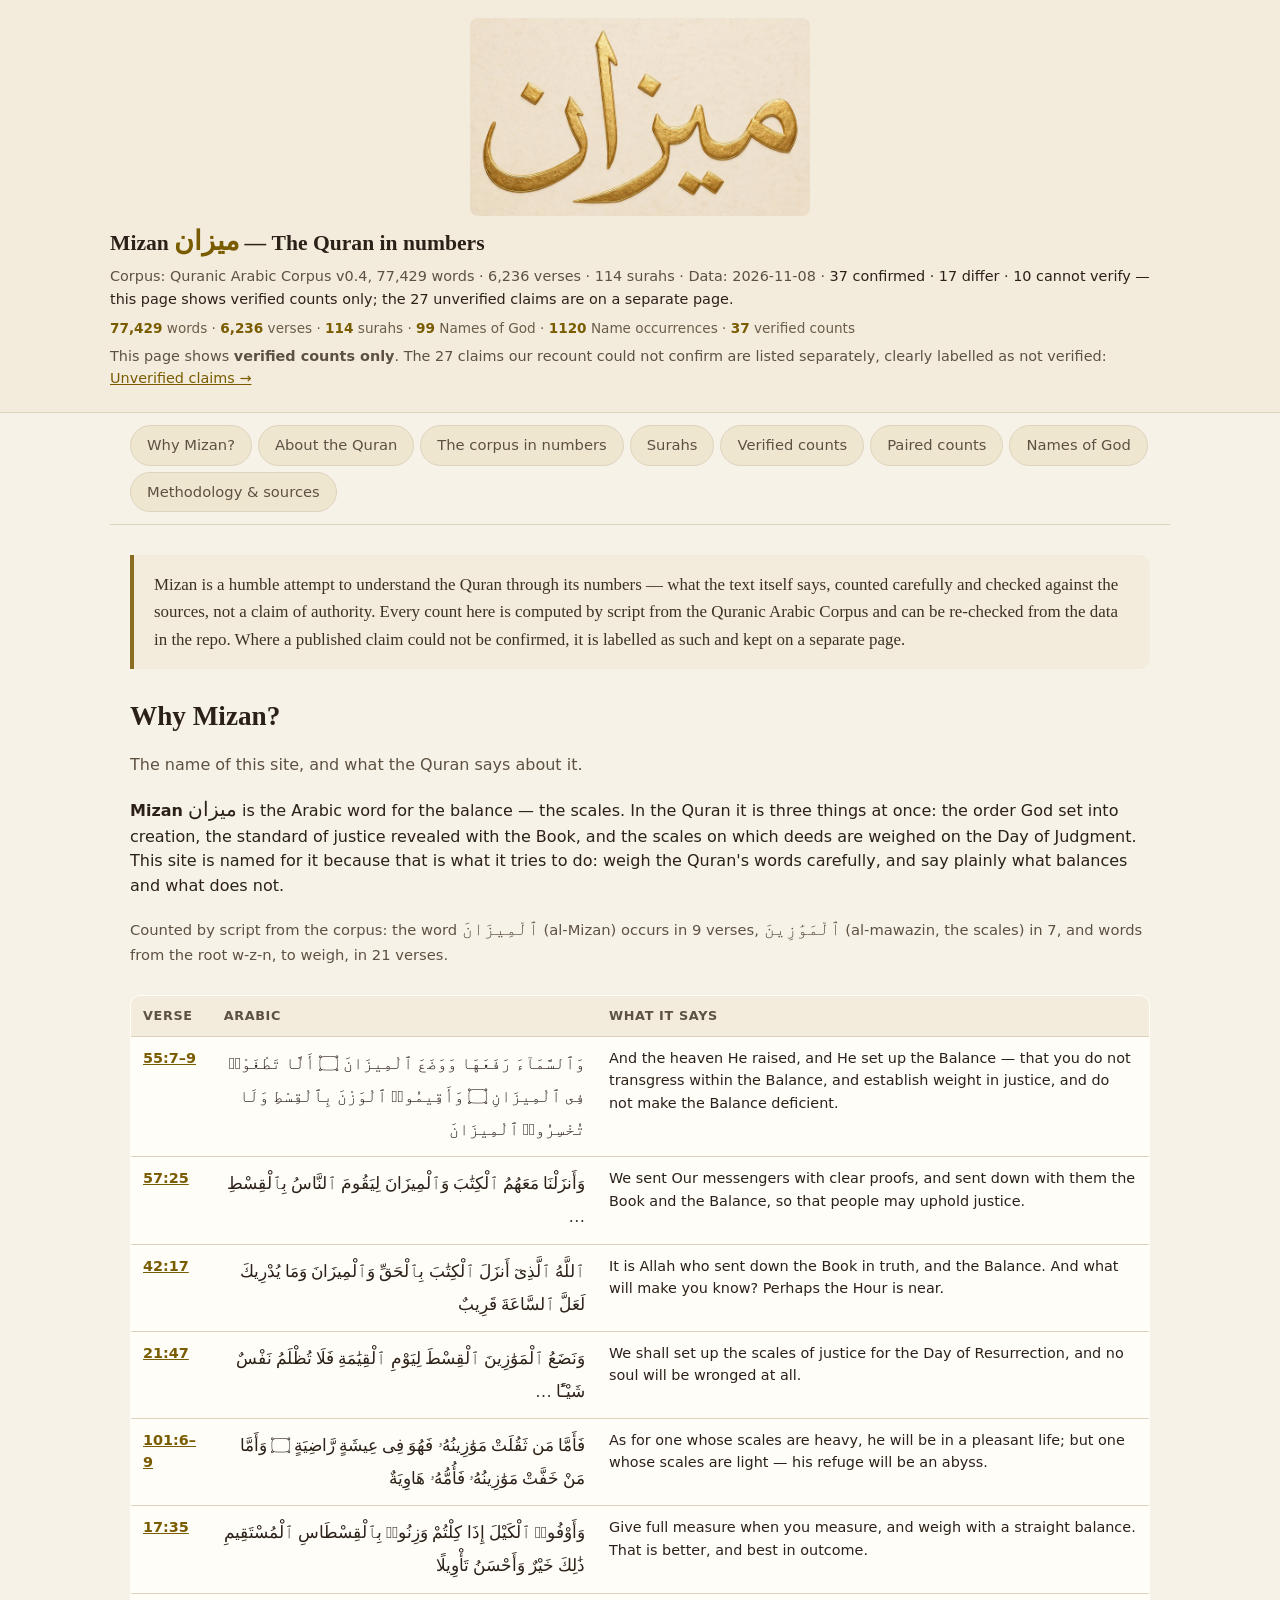
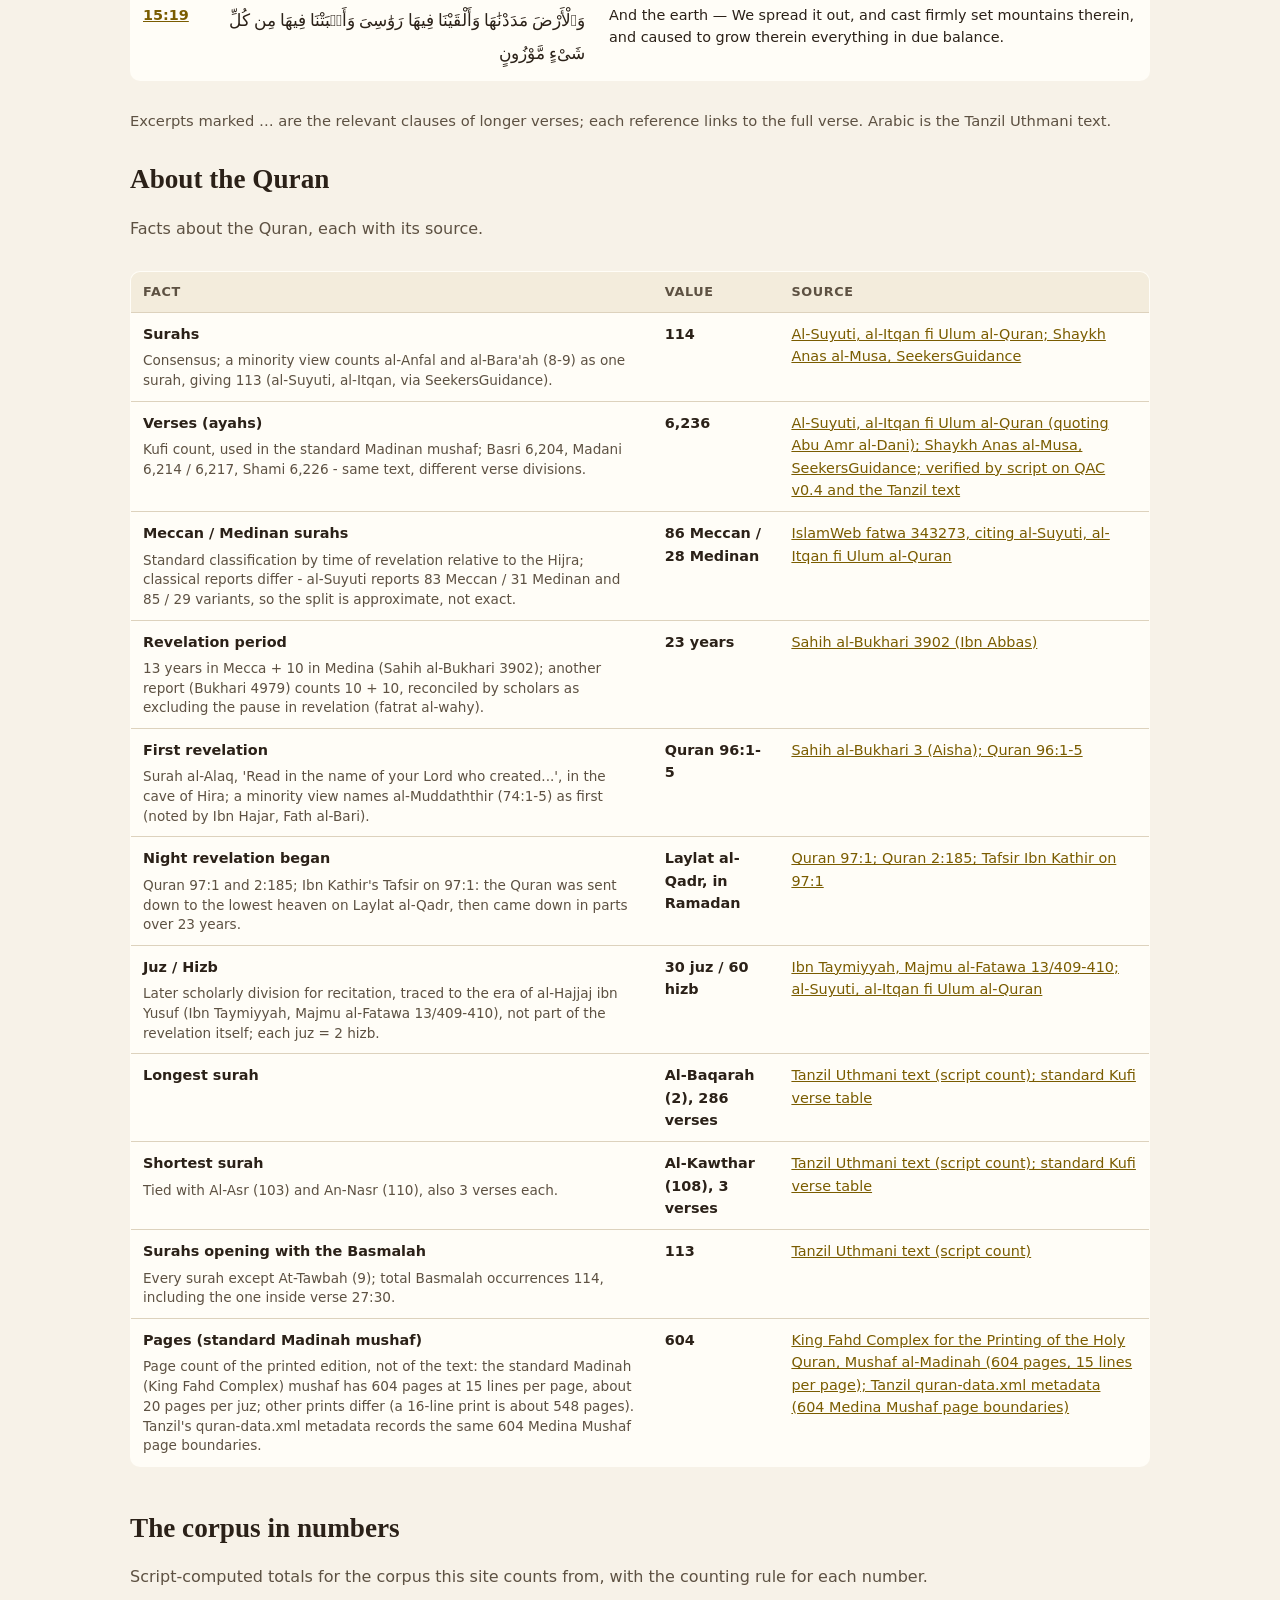
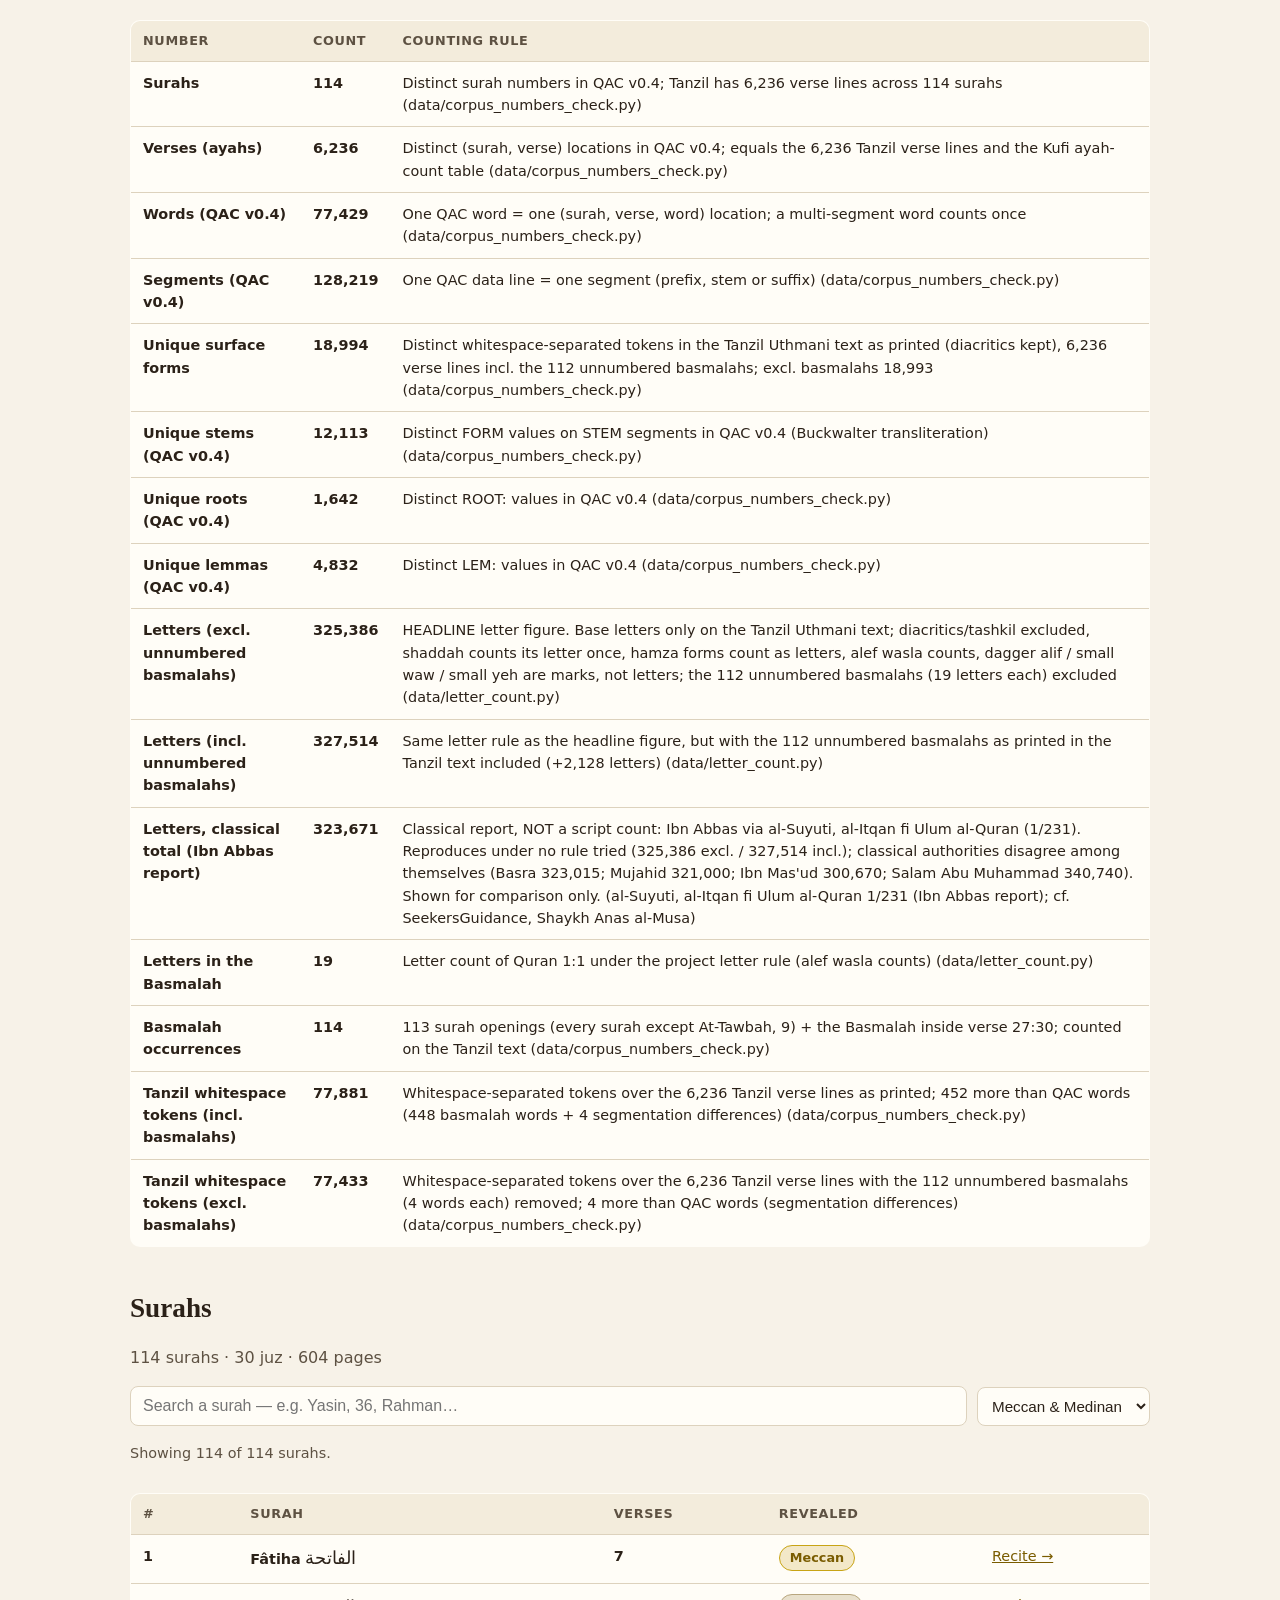
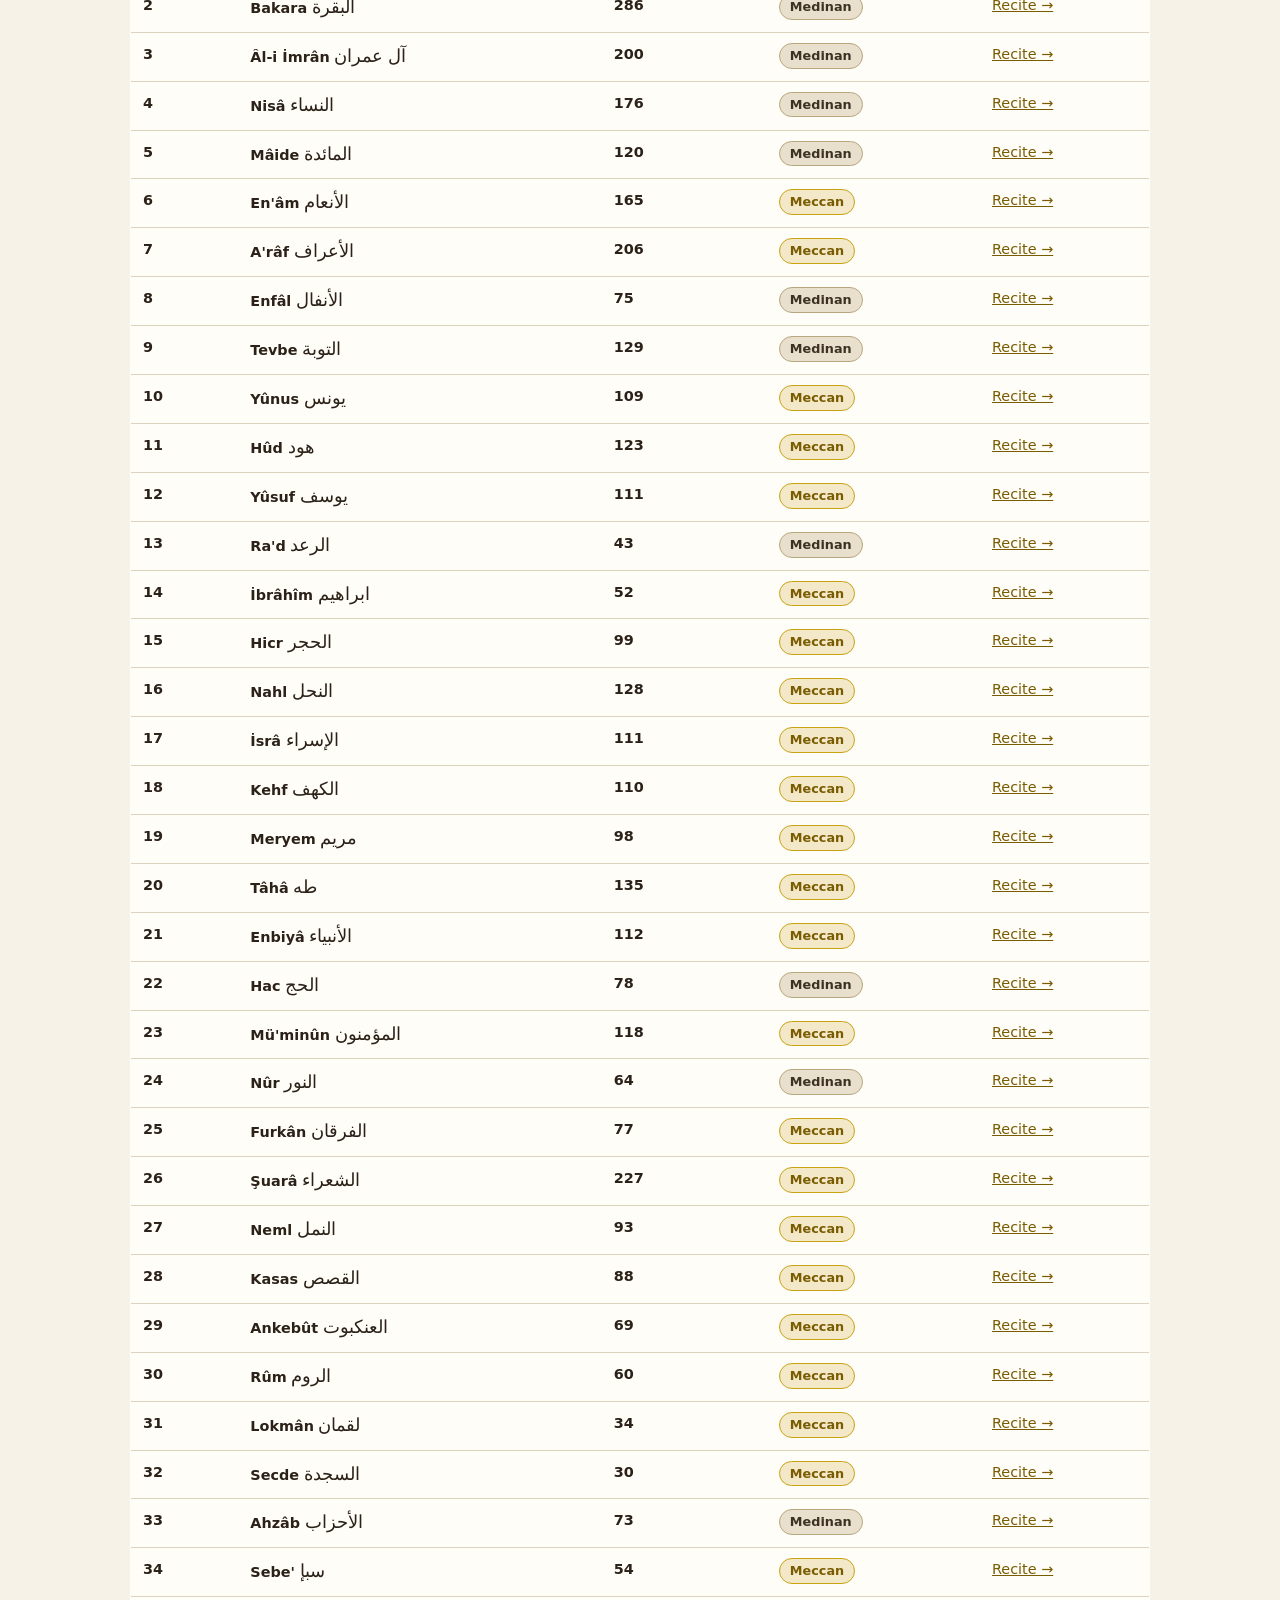
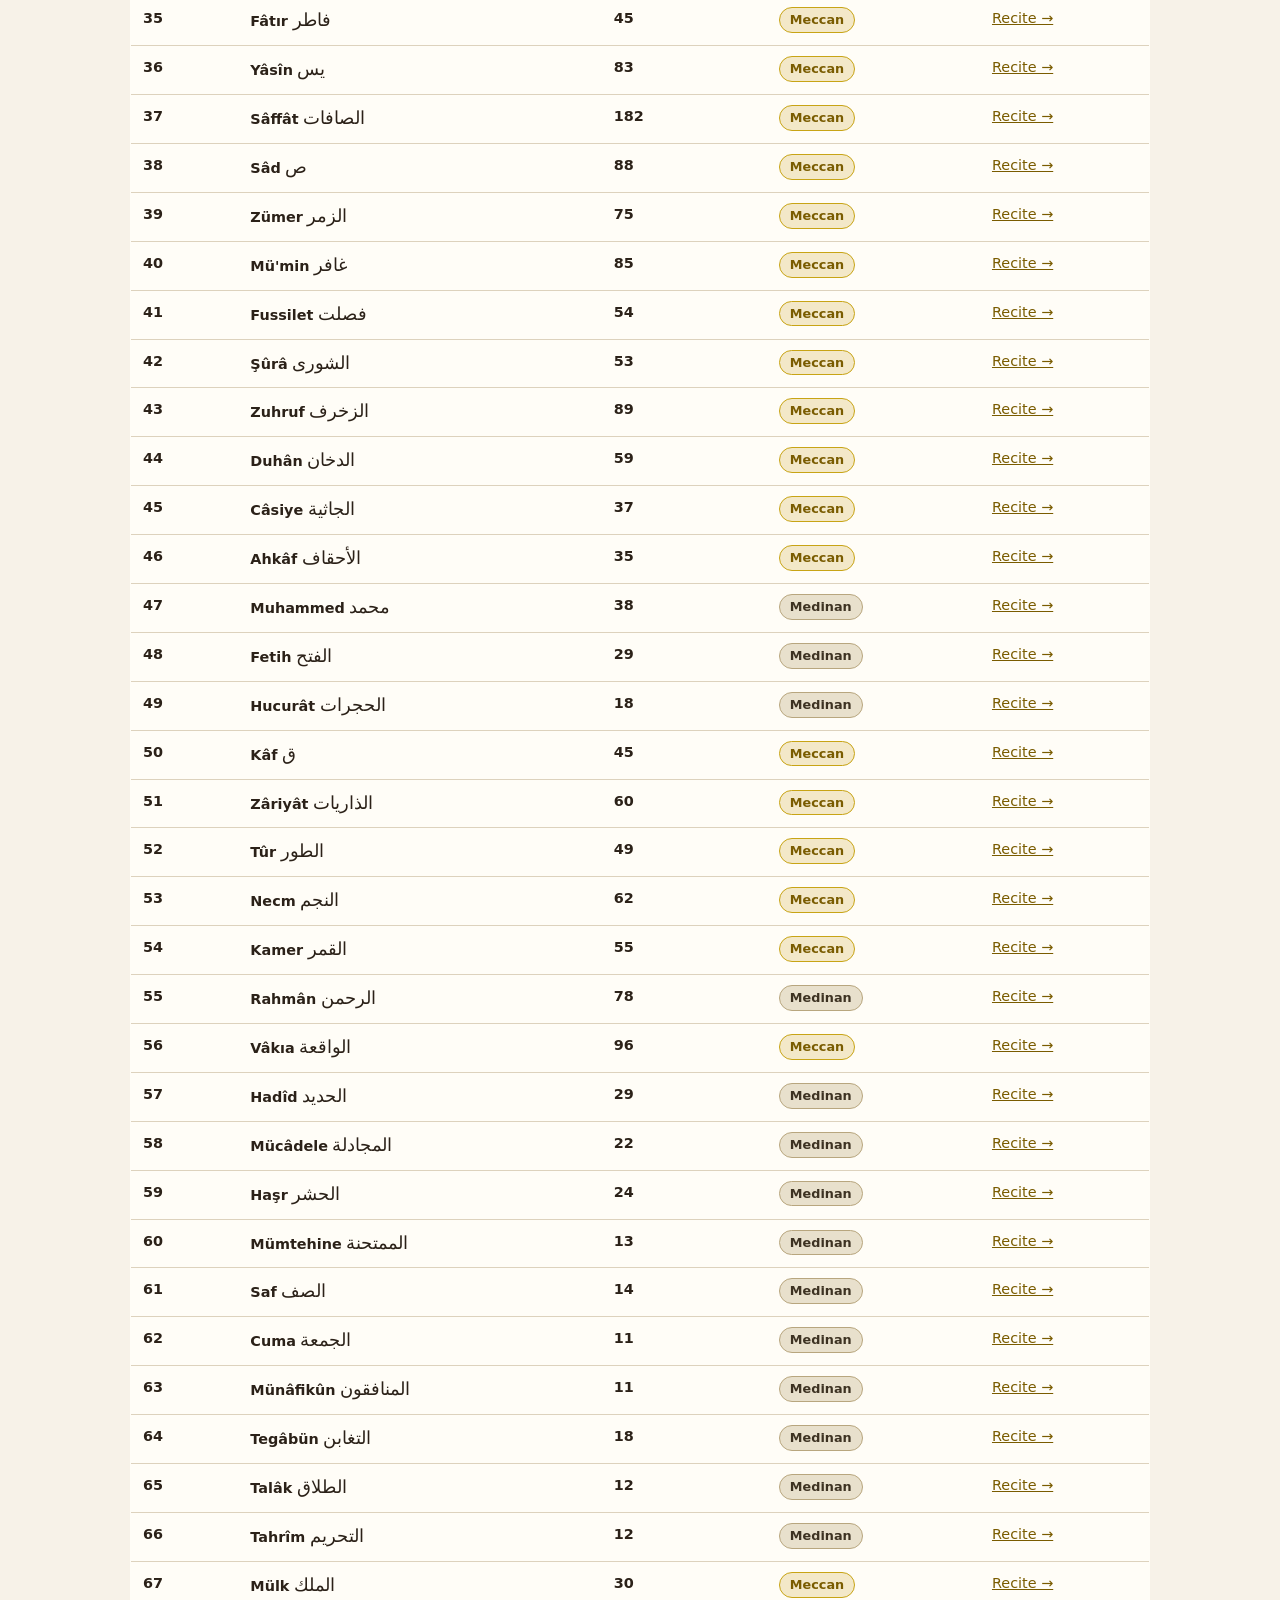
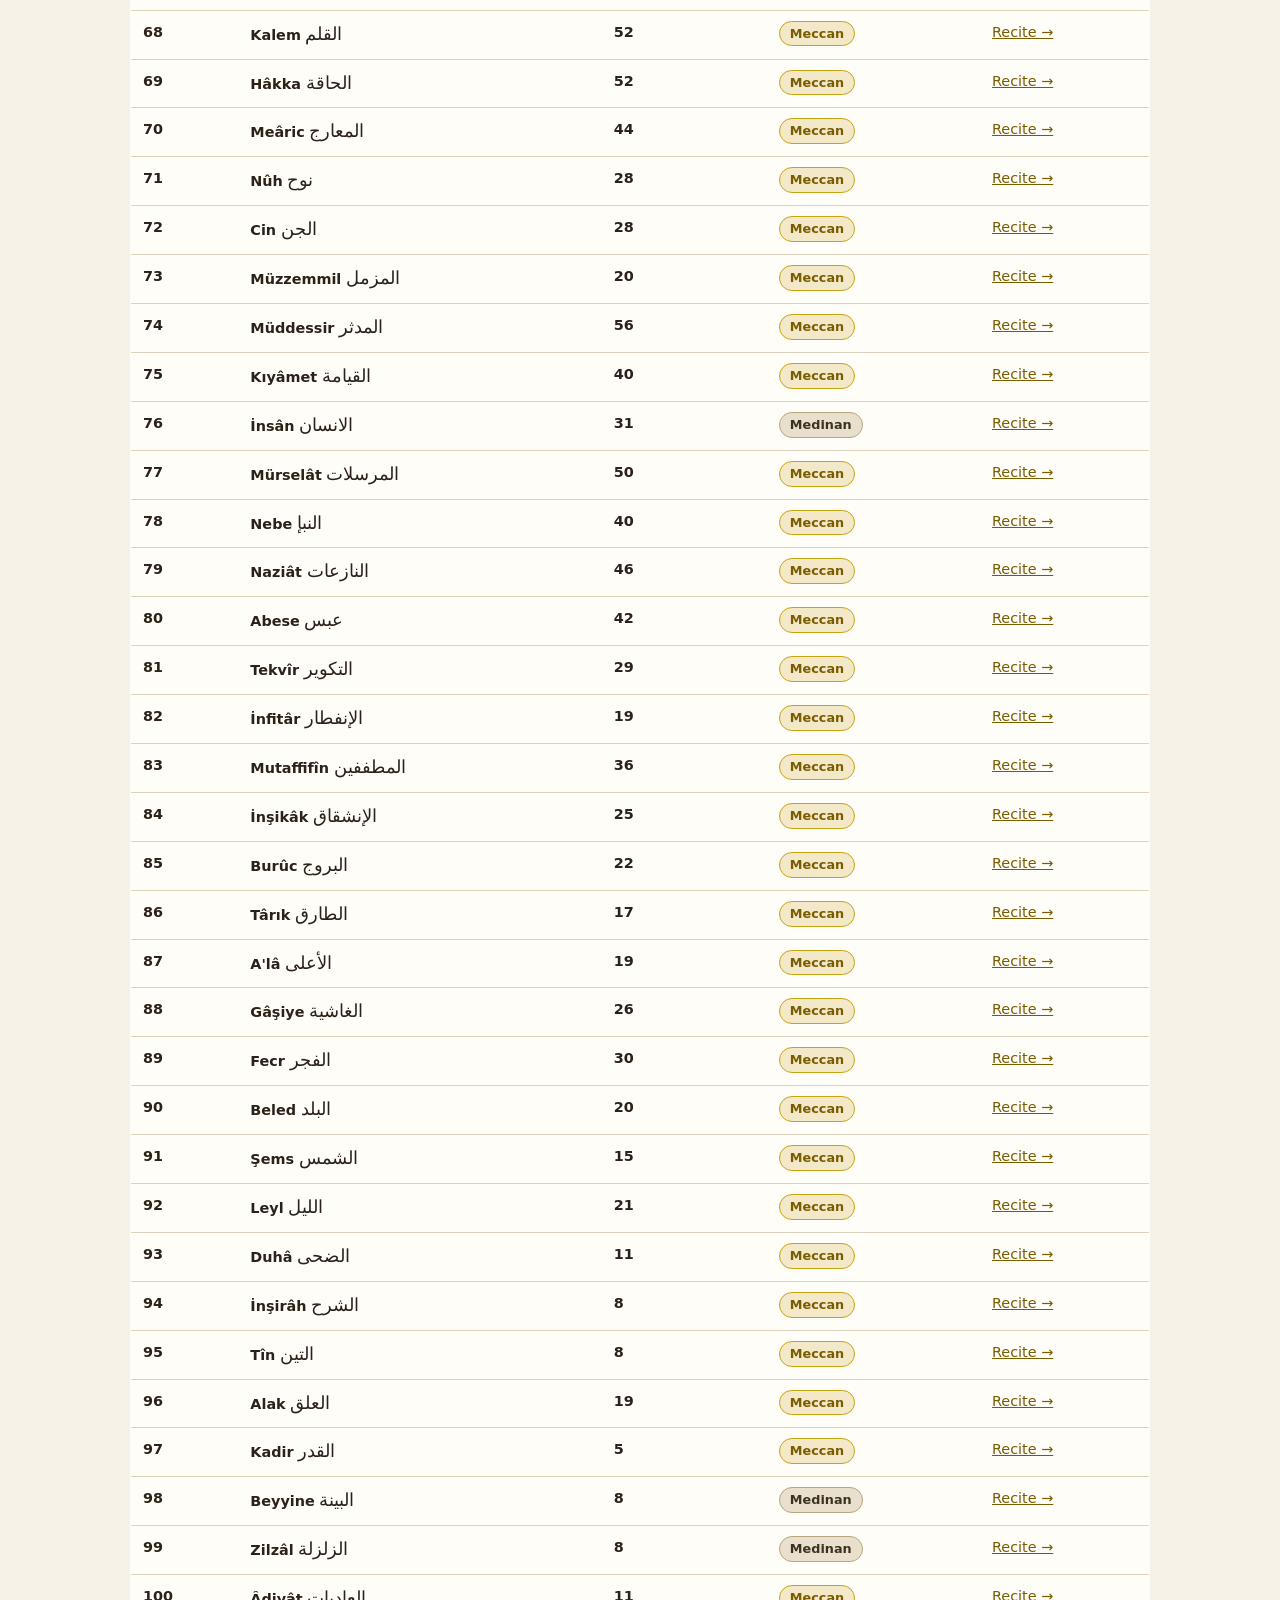
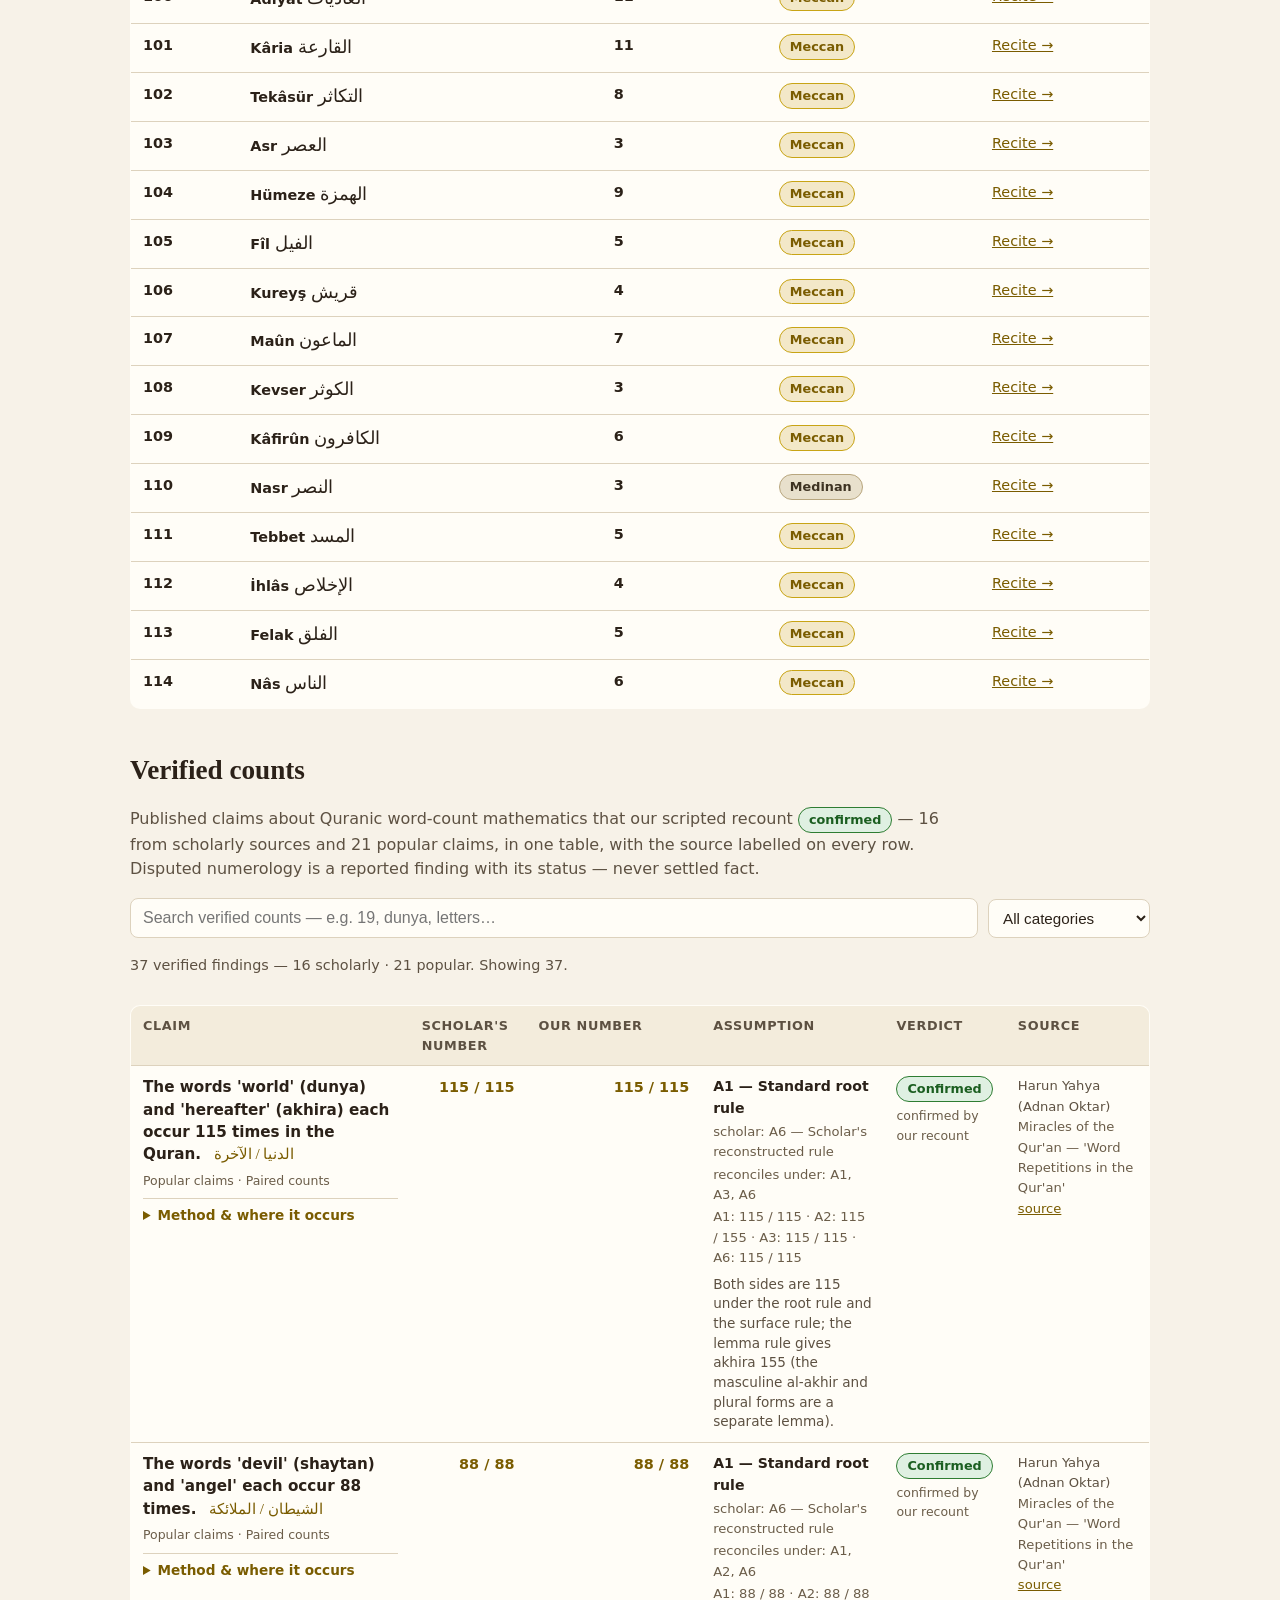
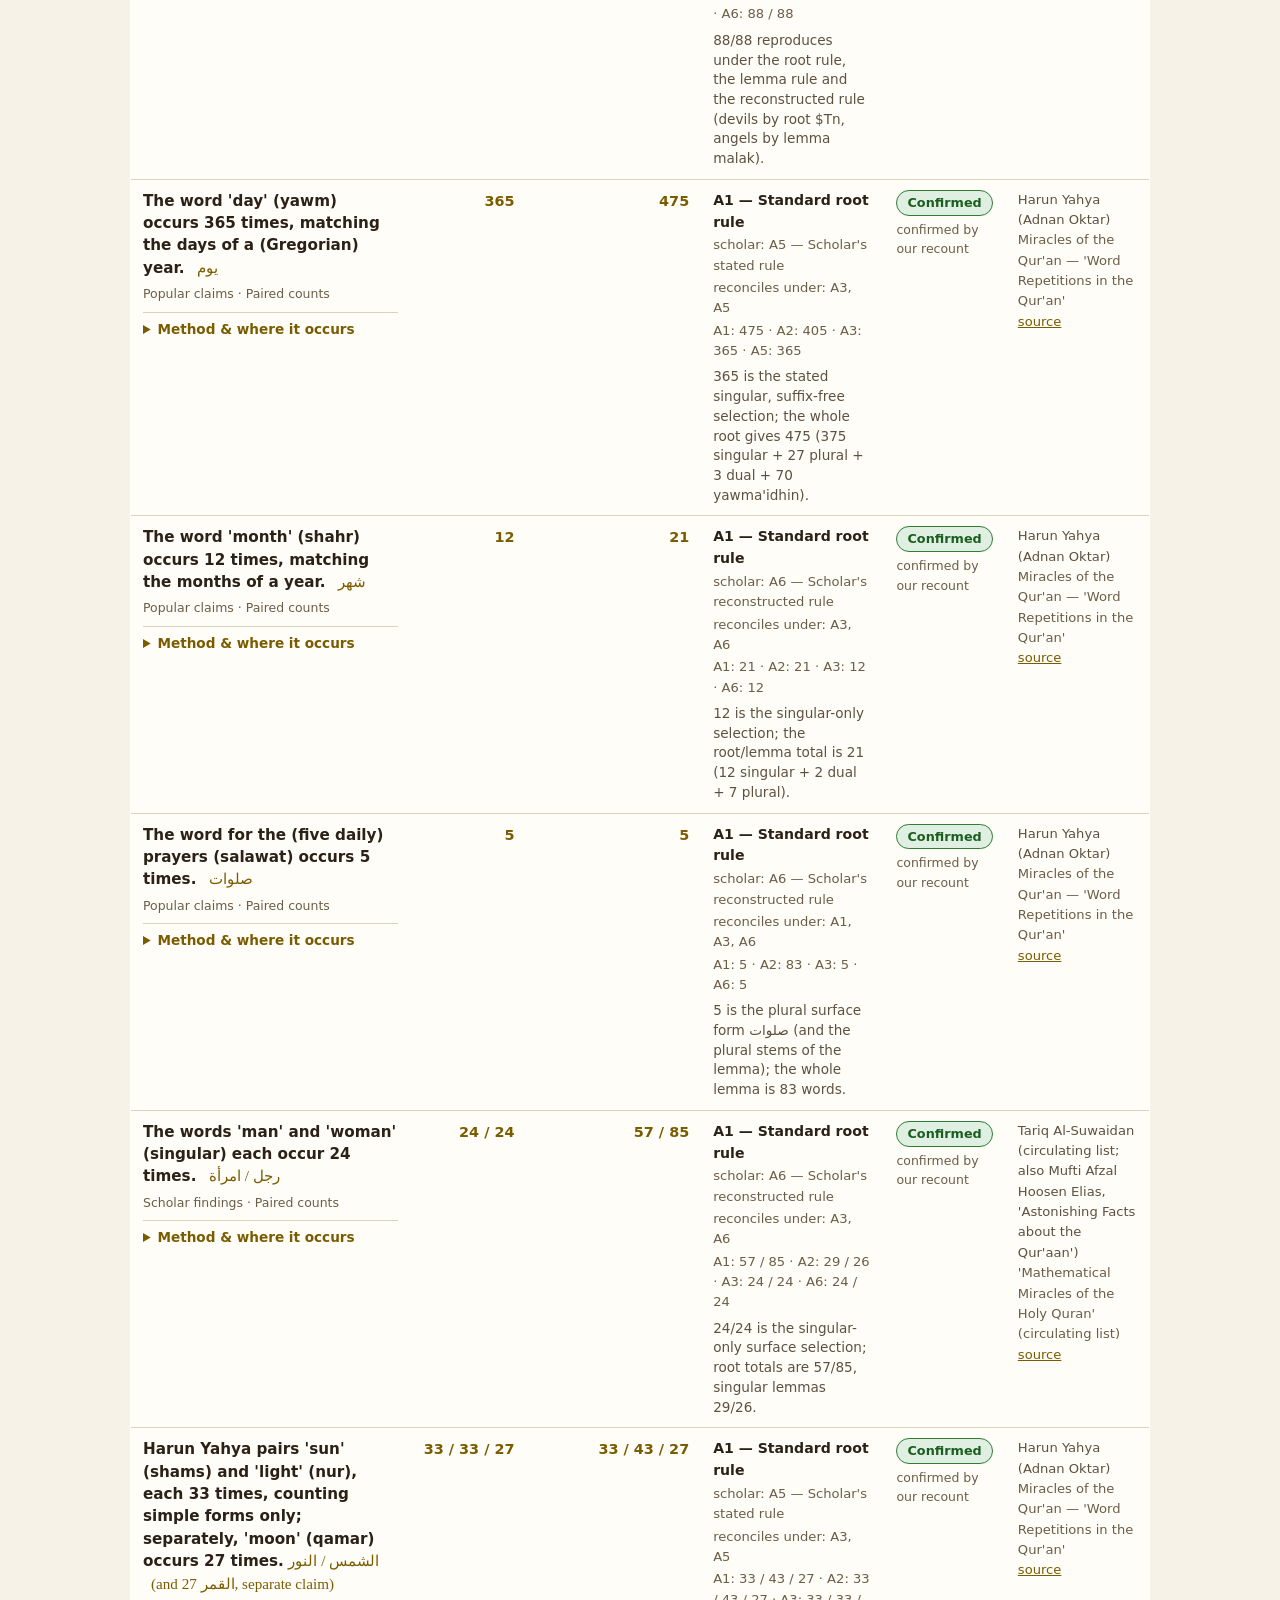
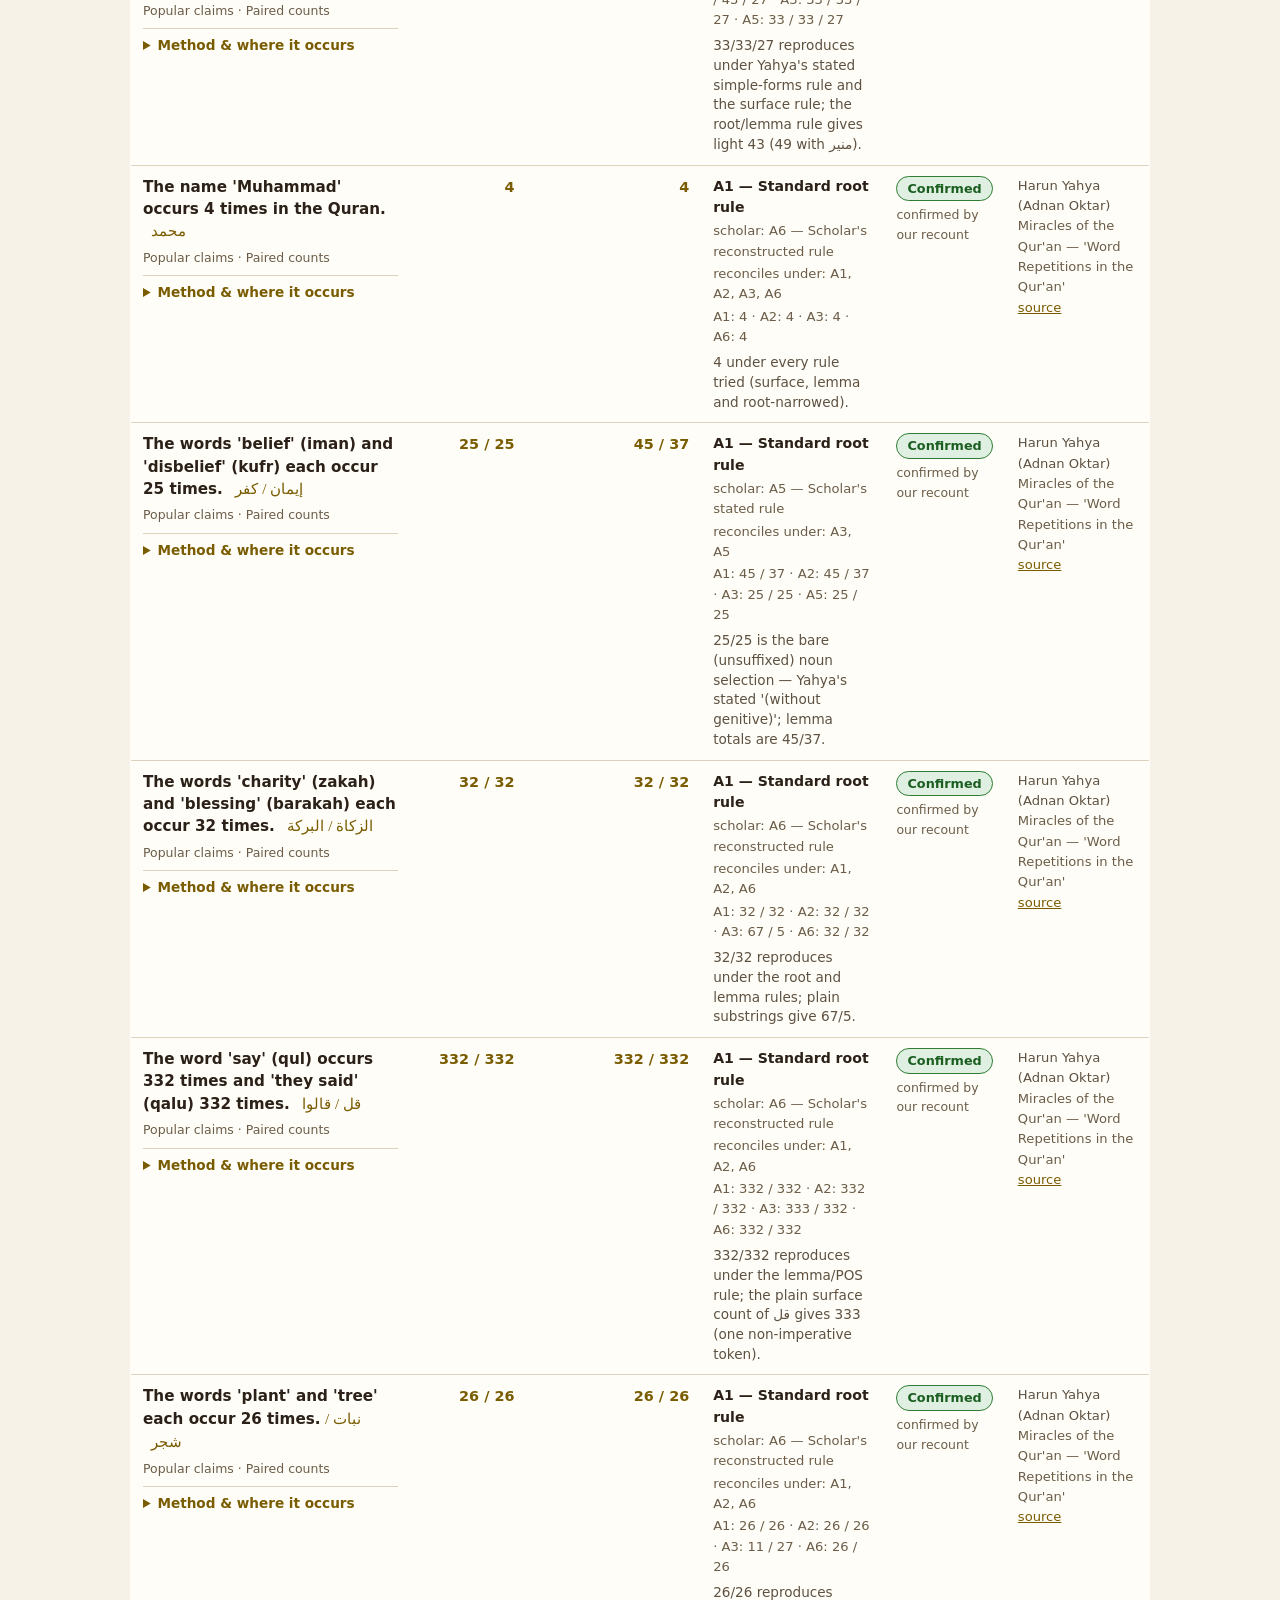
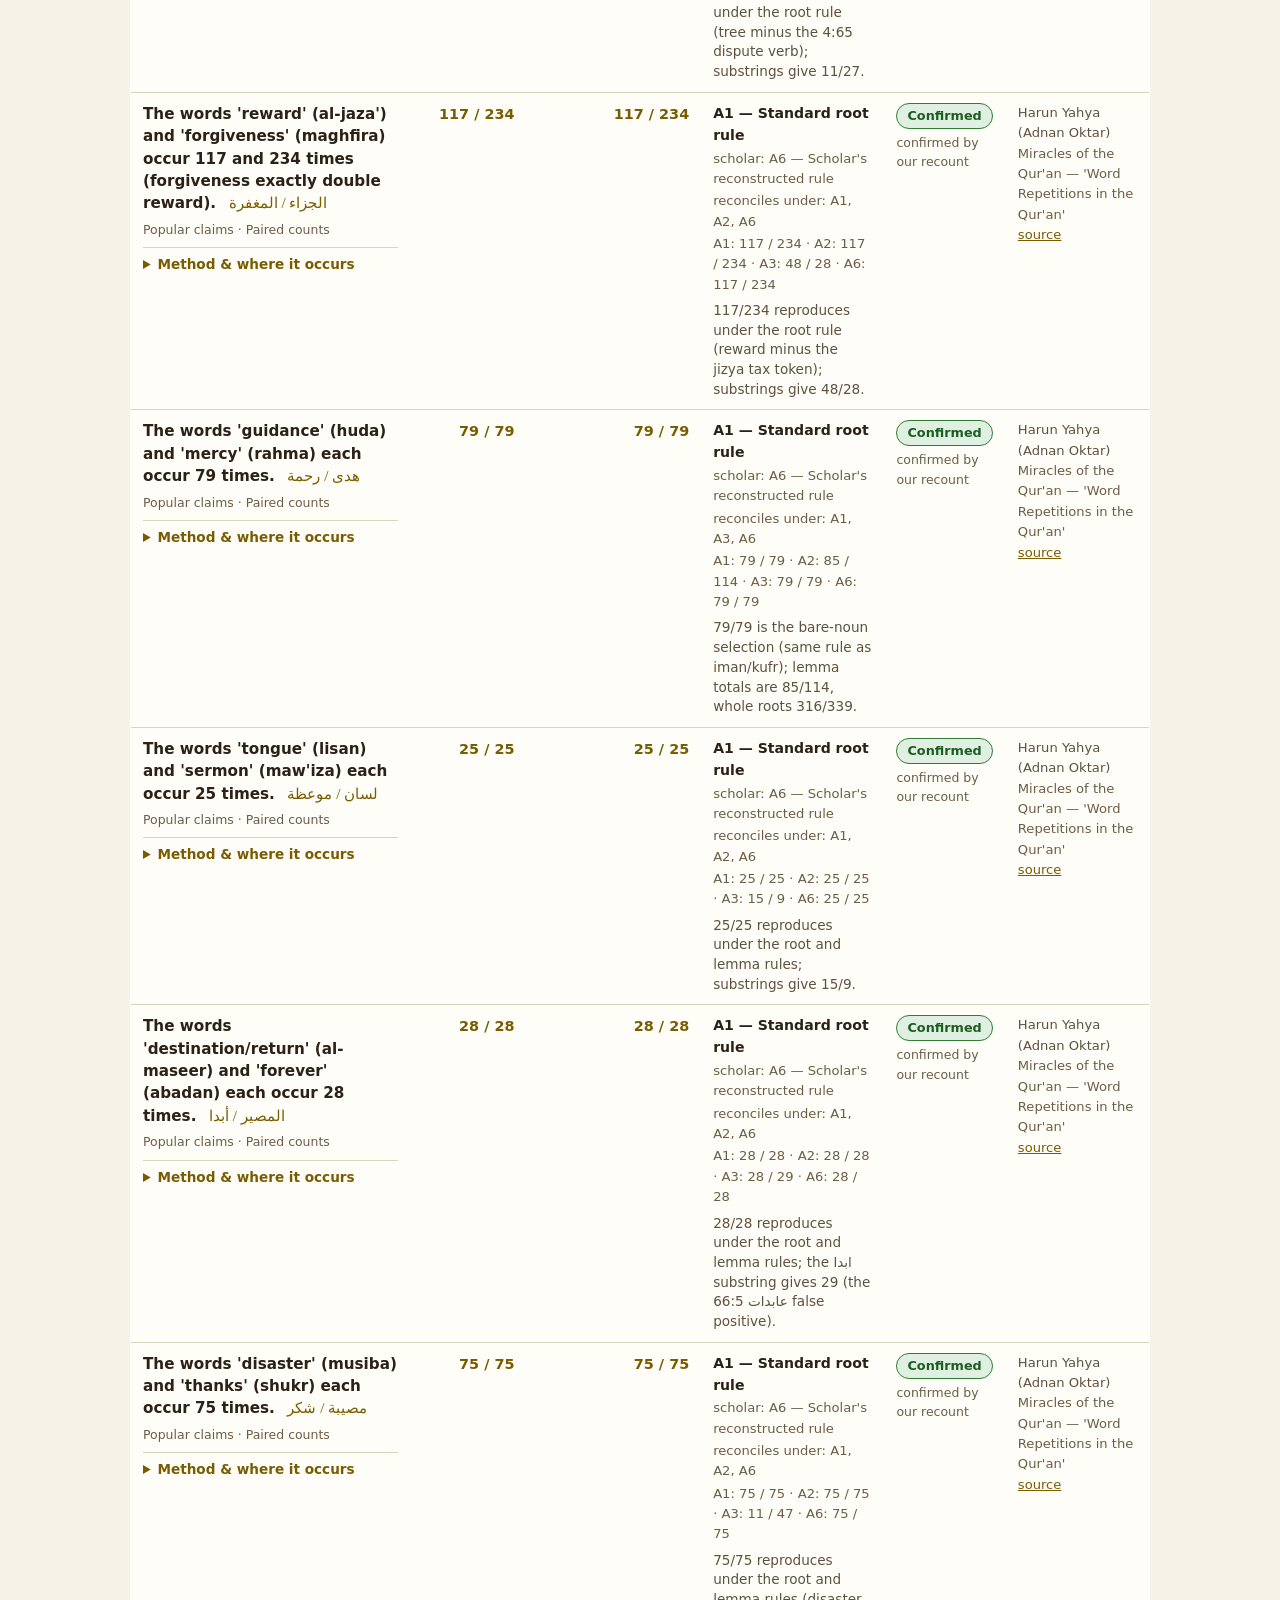
==== commit 6ba28b28: "Rename to Mizan: repo links point at mindsyourai/mizan" ====
--- a/index.html
+++ b/index.html
@@ -231,14 +231,14 @@
     </table>
 
     <h3>Reproduce it</h3>
-    <p class="method-note">Every number on this site comes from a script in the <a href="https://github.com/mindsyourai/miracleMath/tree/main/data">data/ folder of the repo</a>:</p>
+    <p class="method-note">Every number on this site comes from a script in the <a href="https://github.com/mindsyourai/mizan/tree/main/data">data/ folder of the repo</a>:</p>
     <ul class="repro">
       <li><code>python3 data/root_counts_script.py</code> → <code>root_counts.json</code> (re-run regenerates byte-identical JSON)</li>
       <li><code>python3 data/names_script.py</code> → <code>names.json</code> + <code>name_edges.json</code> (self-checking; exits non-zero on mismatch)</li>
       <li><code>python3 data/scholar_spotcheck.py</code> → 18 anchors for the scholar findings</li>
       <li><code>python3 build.py</code> → <code>web/data.js</code> + <code>web/locations.js</code></li>
     </ul>
-    <p class="method-note">Full provenance, file hashes and counting-rule detail: <a href="https://github.com/mindsyourai/miracleMath/blob/main/DATA_SOURCES.md">DATA_SOURCES.md</a>. Reconciliation log: <a href="https://github.com/mindsyourai/miracleMath/blob/main/RECONCILIATION.md">RECONCILIATION.md</a>. Methods per finding: <a href="https://github.com/mindsyourai/miracleMath/blob/main/METHODS.md">METHODS.md</a>.</p>
+    <p class="method-note">Full provenance, file hashes and counting-rule detail: <a href="https://github.com/mindsyourai/mizan/blob/main/DATA_SOURCES.md">DATA_SOURCES.md</a>. Reconciliation log: <a href="https://github.com/mindsyourai/mizan/blob/main/RECONCILIATION.md">RECONCILIATION.md</a>. Methods per finding: <a href="https://github.com/mindsyourai/mizan/blob/main/METHODS.md">METHODS.md</a>.</p>
 
     <h3>Sources</h3>
     <ul class="sources">
@@ -246,14 +246,14 @@
       <li>Java API overview — <a href="https://corpus.quran.com/java/overview.jsp">corpus.quran.com/java/overview.jsp</a></li>
       <li>Tanzil Quran Text — <a href="https://tanzil.net">tanzil.net</a></li>
       <li>Corpus documentation (tagset, features) — <a href="https://corpus.quran.com/documentation/tagset.jsp">corpus.quran.com/documentation</a></li>
-      <li>Project repo &amp; data — <a href="https://github.com/mindsyourai/miracleMath">github.com/mindsyourai/miracleMath</a></li>
+      <li>Project repo &amp; data — <a href="https://github.com/mindsyourai/mizan">github.com/mindsyourai/mizan</a></li>
     </ul>
   </section>
 </main>
 
 <footer>
   <p>Mizan · Data: Quranic Arabic Corpus v0.4 (GPL) via corpus.quran.com; display Arabic: Tanzil Uthmani text.
-  All counts computed by script and reproducible from the <a href="https://github.com/mindsyourai/miracleMath">repo</a>.
+  All counts computed by script and reproducible from the <a href="https://github.com/mindsyourai/mizan">repo</a>.
   Disputed claims are labelled, not asserted. · Built 2026-11-08.</p>
 </footer>
 
--- a/styles.css
+++ b/styles.css
@@ -1,4 +1,4 @@
-/* miracleMath — light professional theme: warm beige background, gold-brown
+/* Mizan — light professional theme: warm beige background, gold-brown
    accents, green reserved for verified/confirmed states. Serif headings,
    clean tables, generous whitespace.
    Contrast (WCAG AA, normal text): ink 14.11:1 on bg / 15.48:1 on panel;
@@ -13,9 +13,14 @@
   --line:#ddd2bd; --chip:#efe6d0;
 }
 *{box-sizing:border-box}
-html{scroll-behavior:smooth;scroll-padding-top:76px}
+html{scroll-behavior:smooth;scroll-padding-top:124px}
 /* scroll-padding-top keeps anchor jumps (#verified etc.) clear of the
-   sticky .tabs bar, which would otherwise cover the section's first line. */
+   sticky .tabs bar, which would otherwise cover the section's first line.
+   76px was too small: at desktop width the 7 tabs wrap to two rows, so the
+   bar is ~108px tall (2 x ~39px rows + 6px gap + 24px padding). 124px
+   clears it with ~16px to spare. section scroll-margin is belt-and-braces
+   for the same jumps. */
+section{scroll-margin-top:124px}
 body{margin:0;background:var(--bg);color:var(--ink);
   font-family:system-ui,-apple-system,"Segoe UI",Roboto,Helvetica,Arial,sans-serif;
   line-height:1.55}
@@ -219,3 +224,7 @@
   .research-head{padding:14px 16px 10px}
   .data-table.compact th{width:110px;white-space:normal}
 }
+
+.brand-logo{display:block;margin:0 auto 8px;max-width:340px;width:72%;height:auto;border-radius:8px}
+.mizan-table td.ar{font-size:1.15em;line-height:2;text-align:right;direction:rtl}
+.research-head h1 .ar{color:var(--gold-text)}
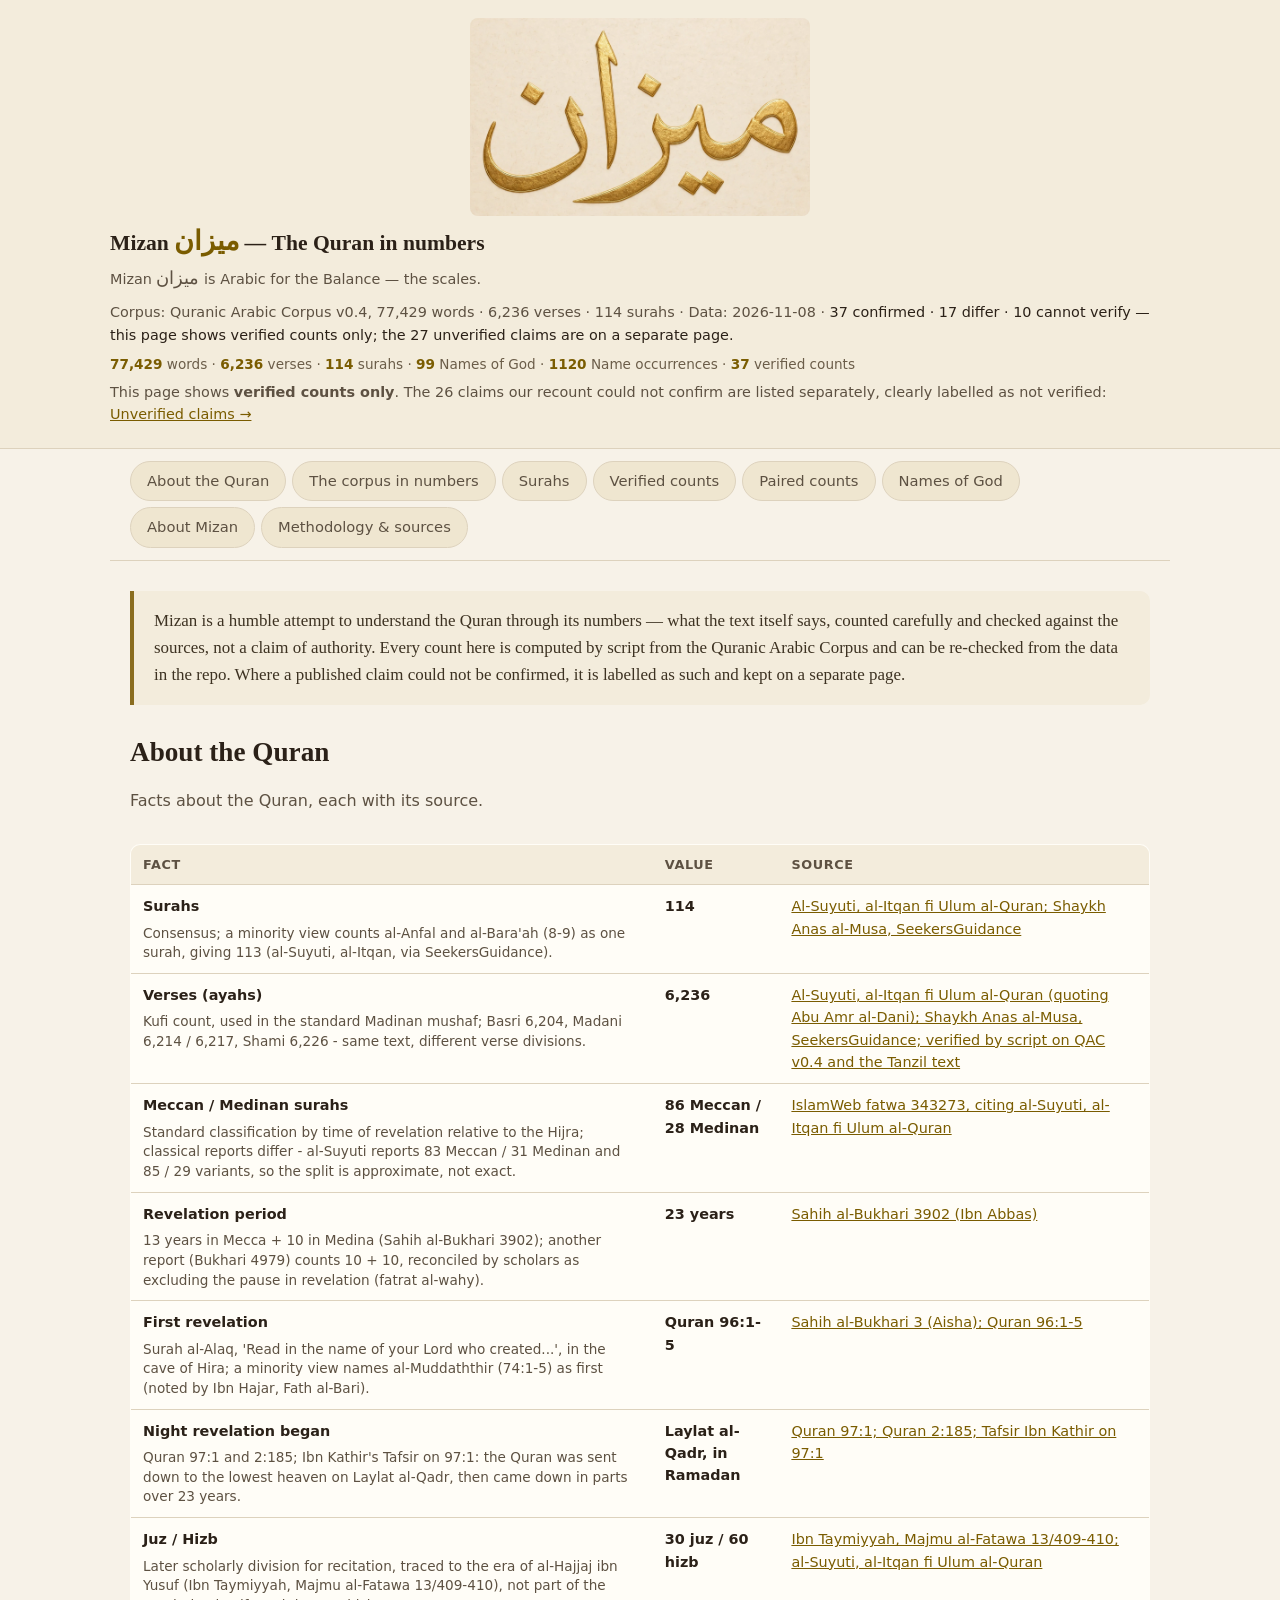
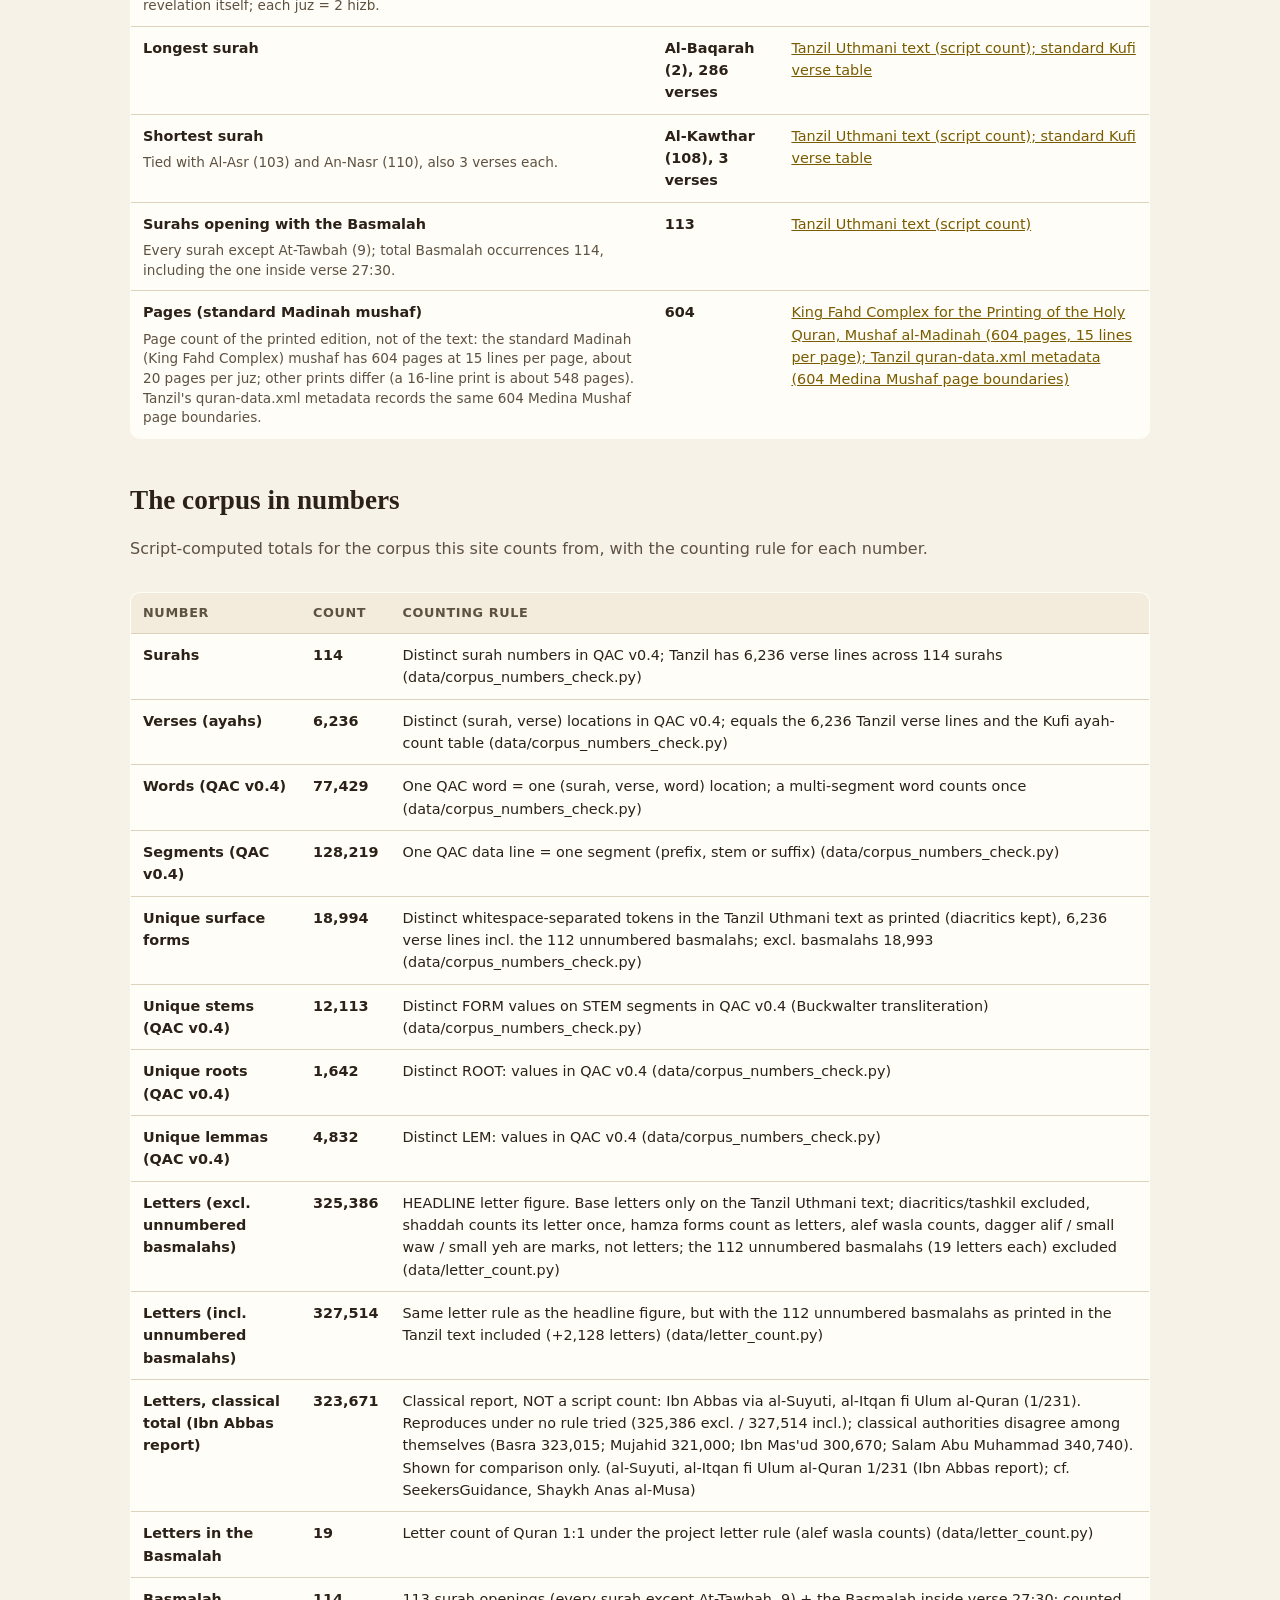
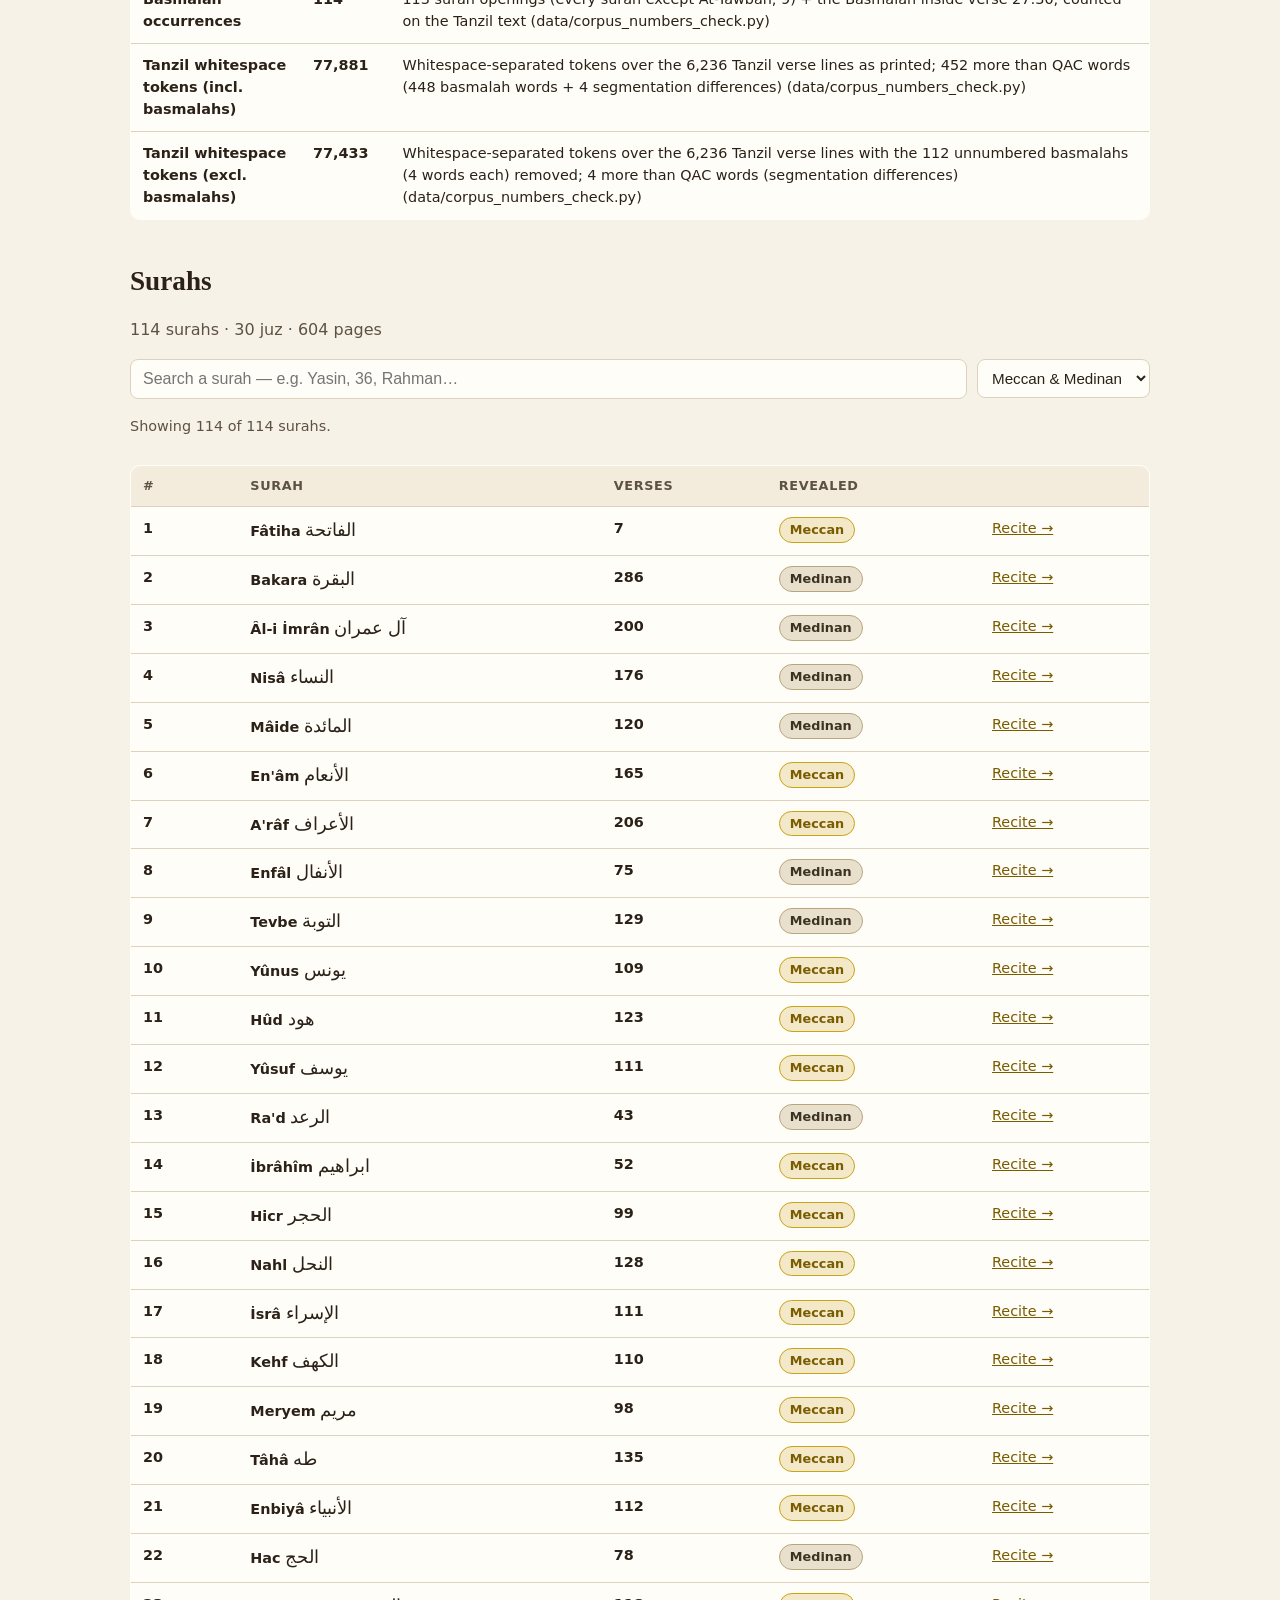
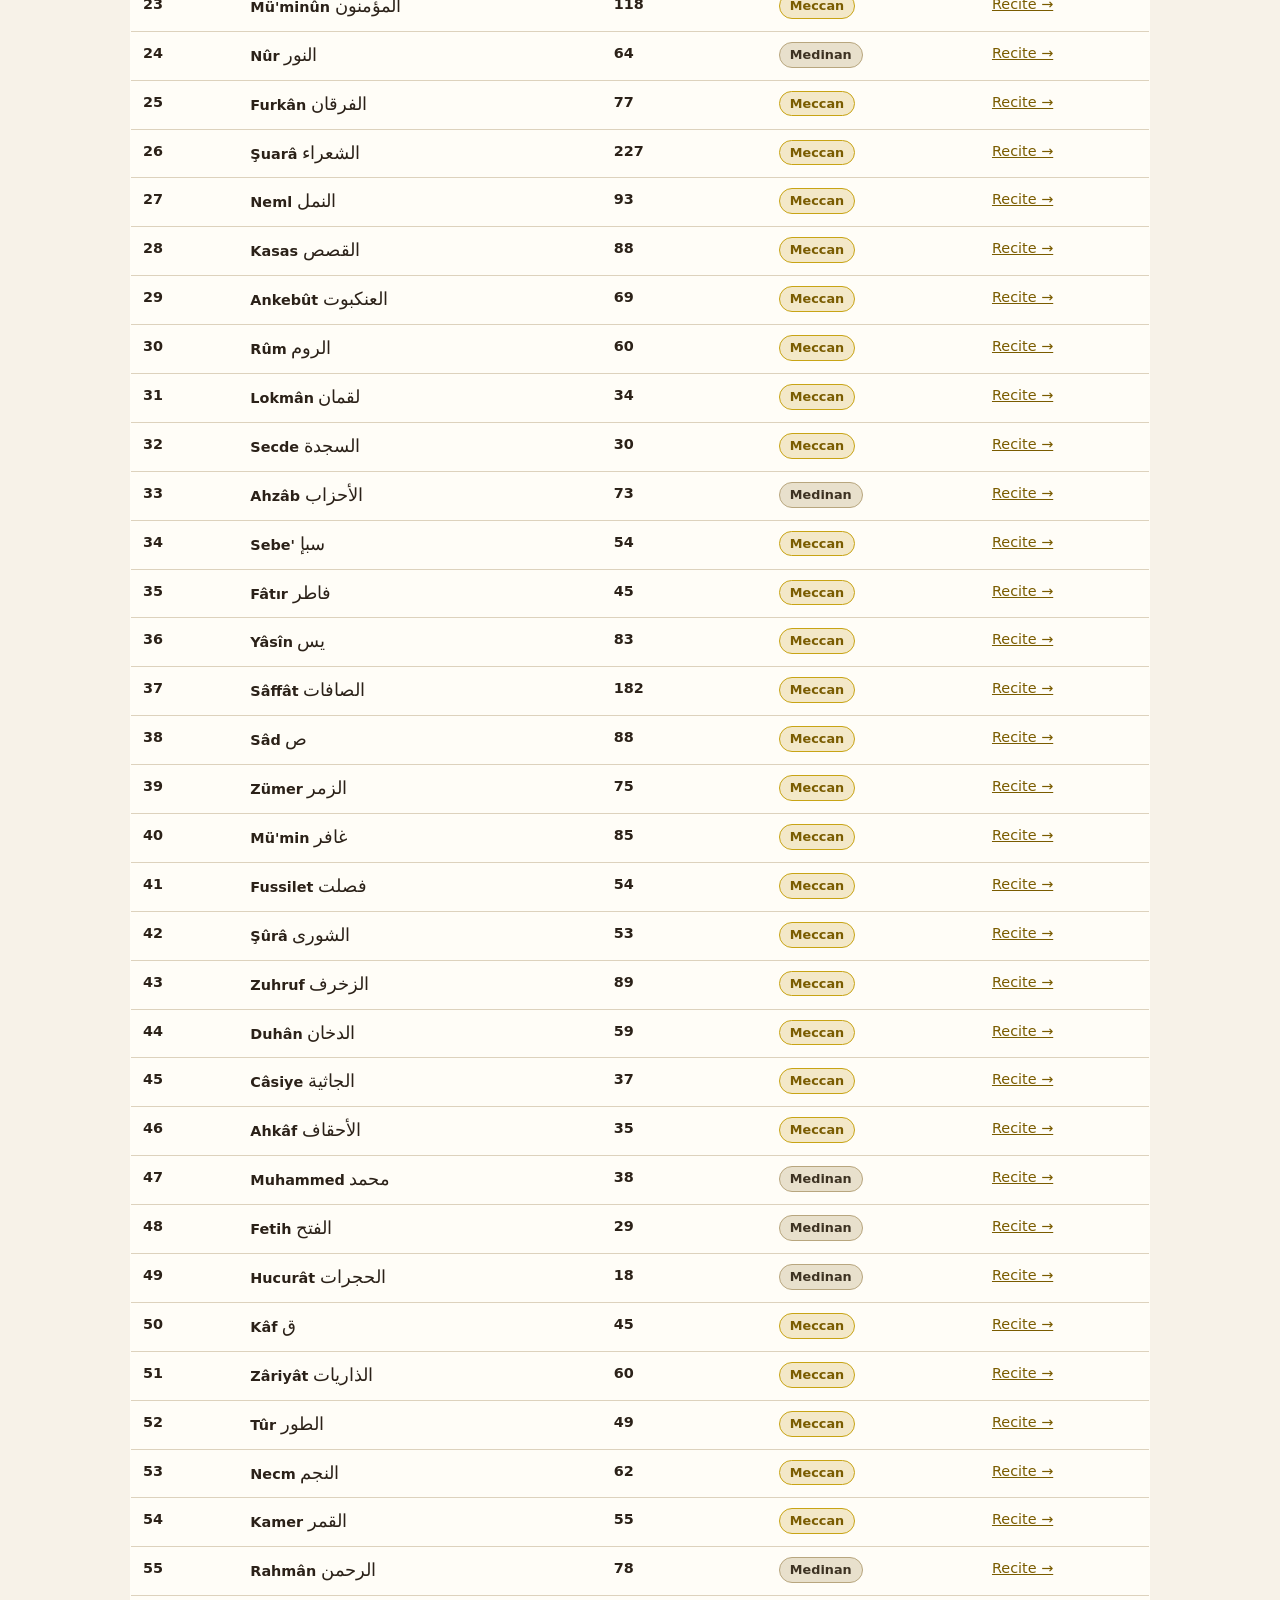
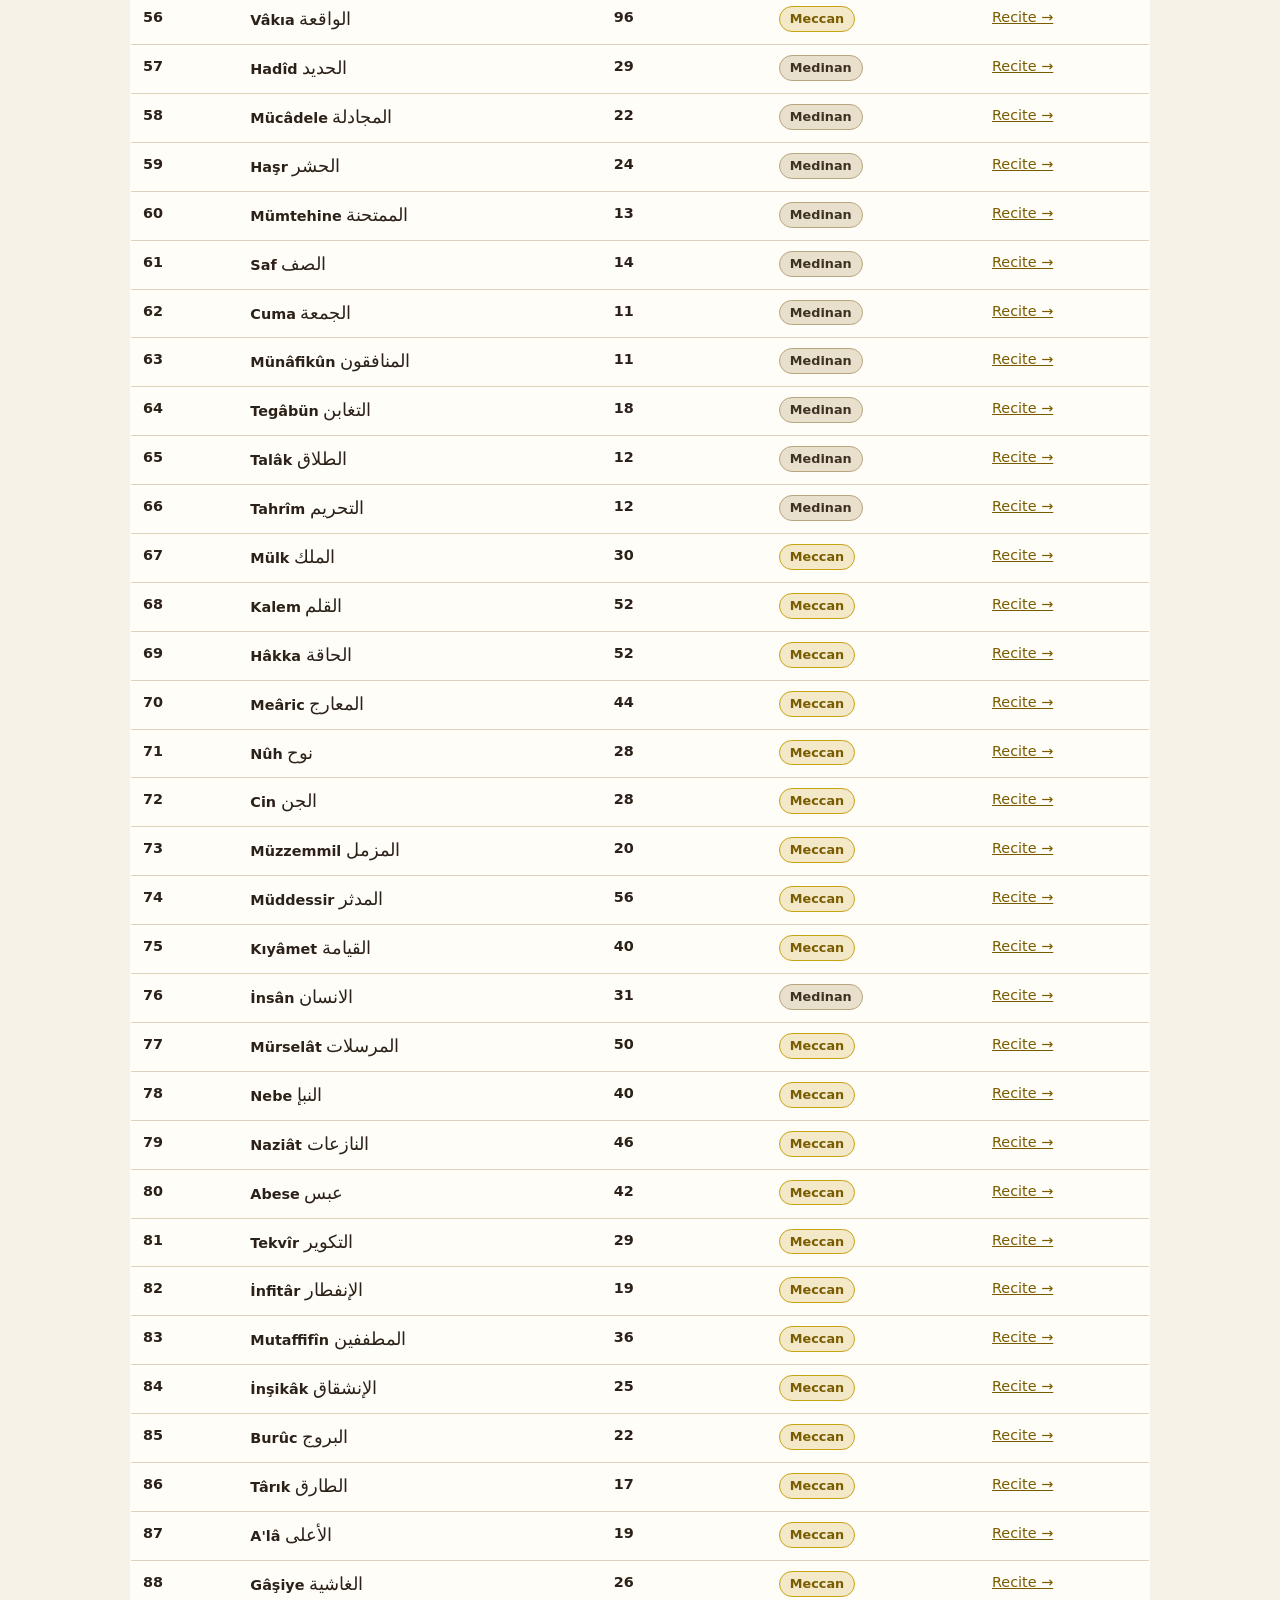
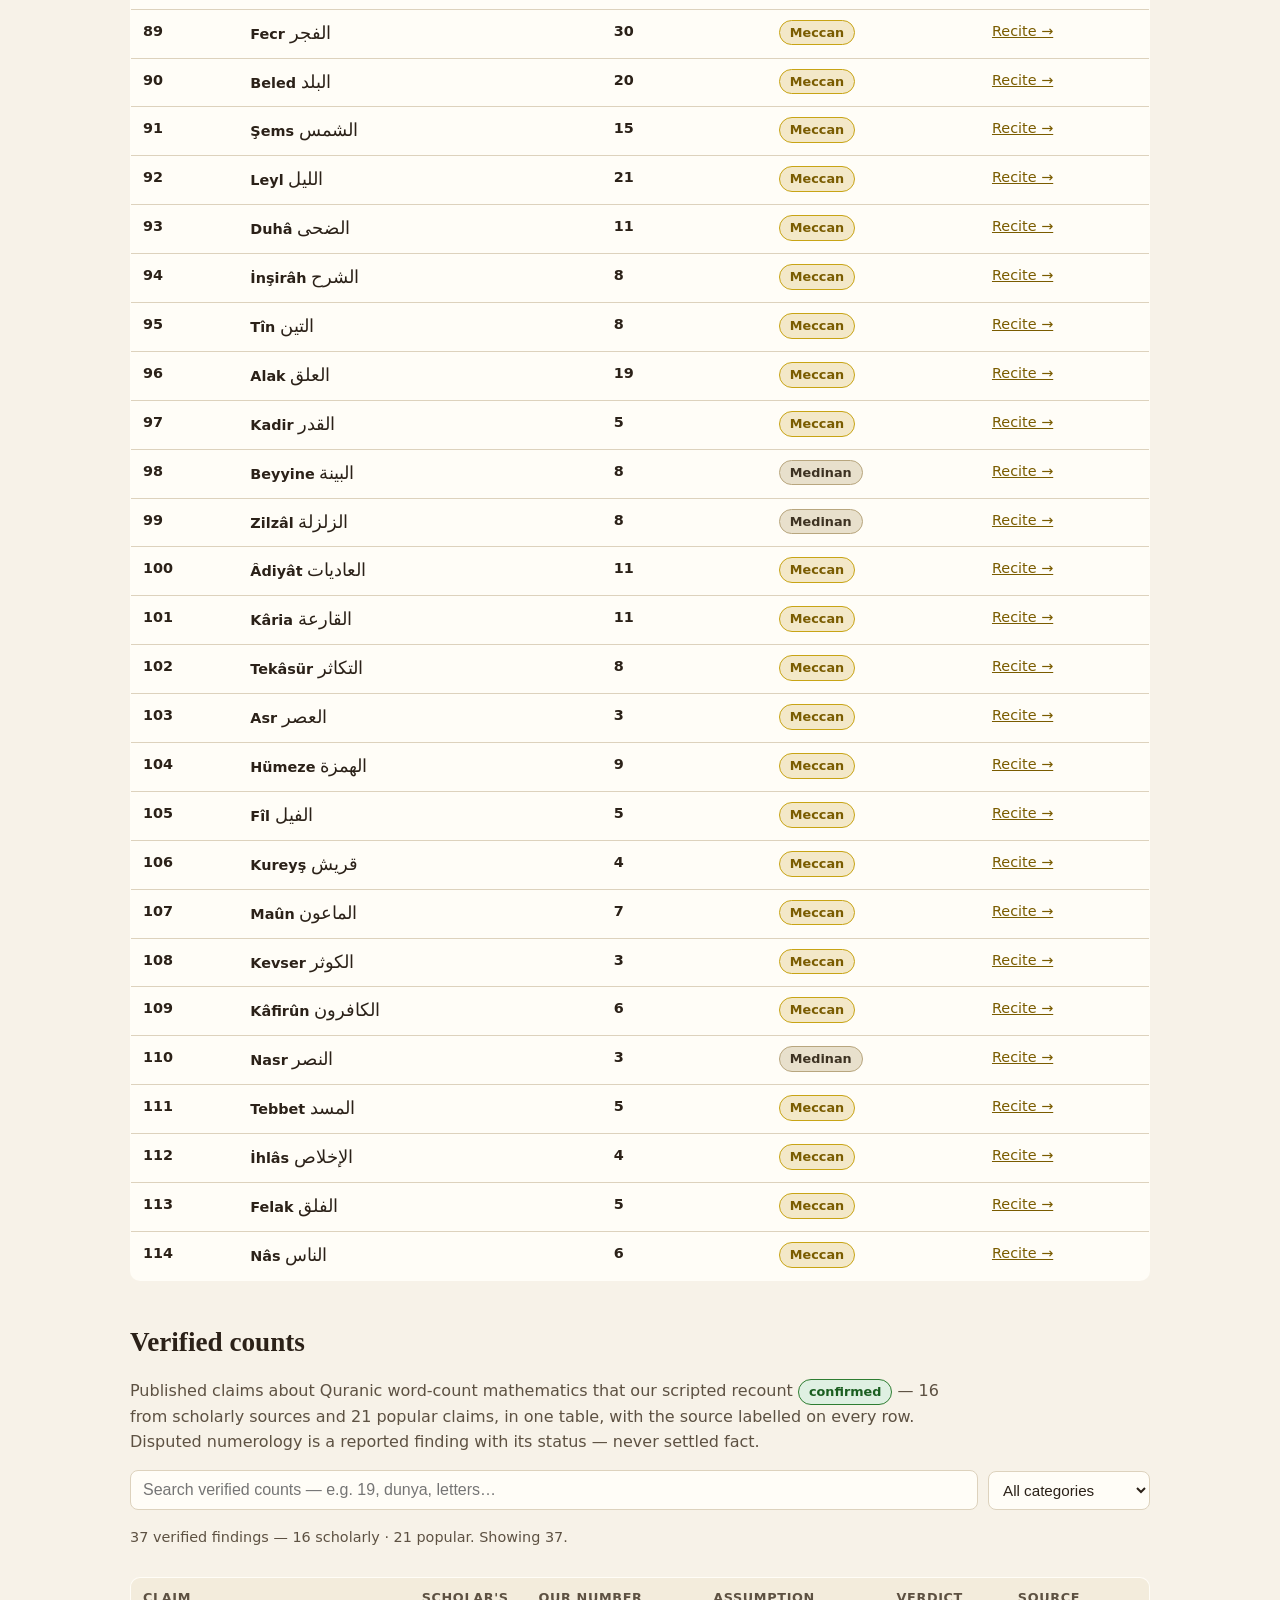
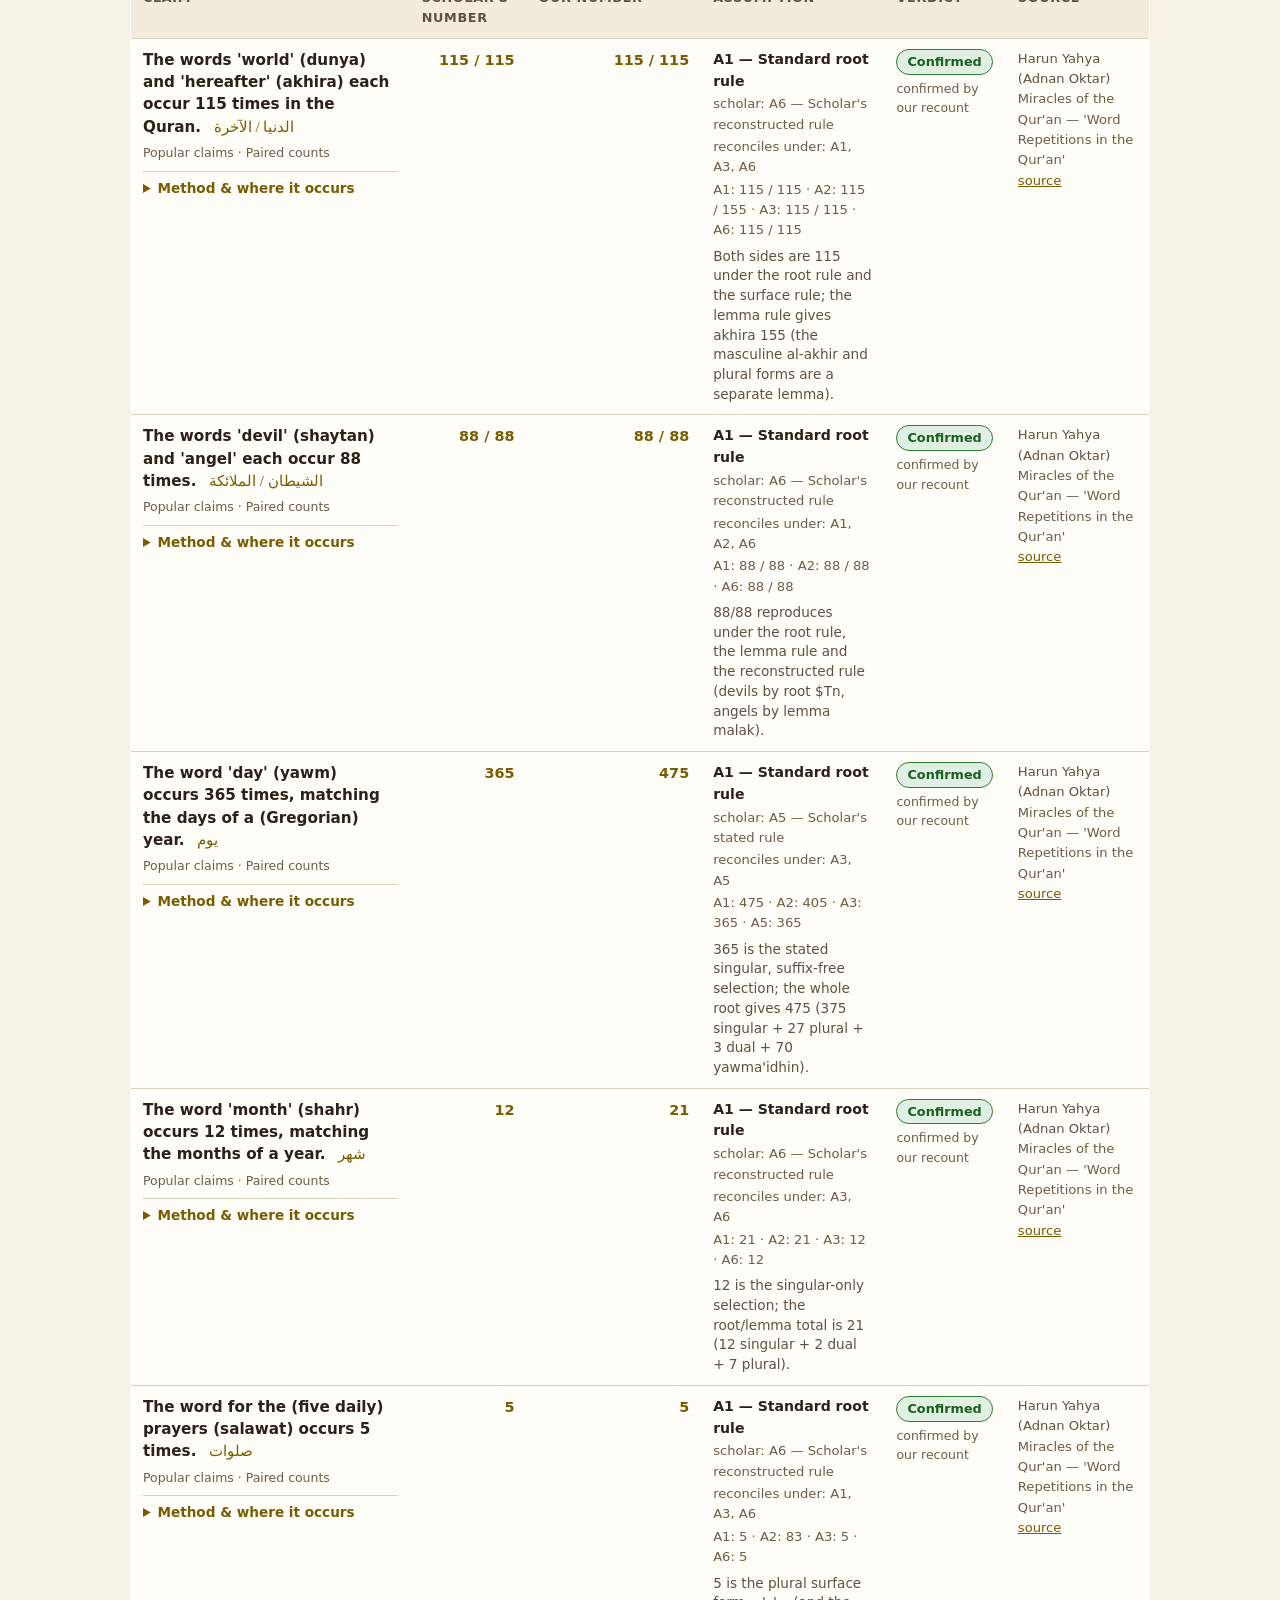
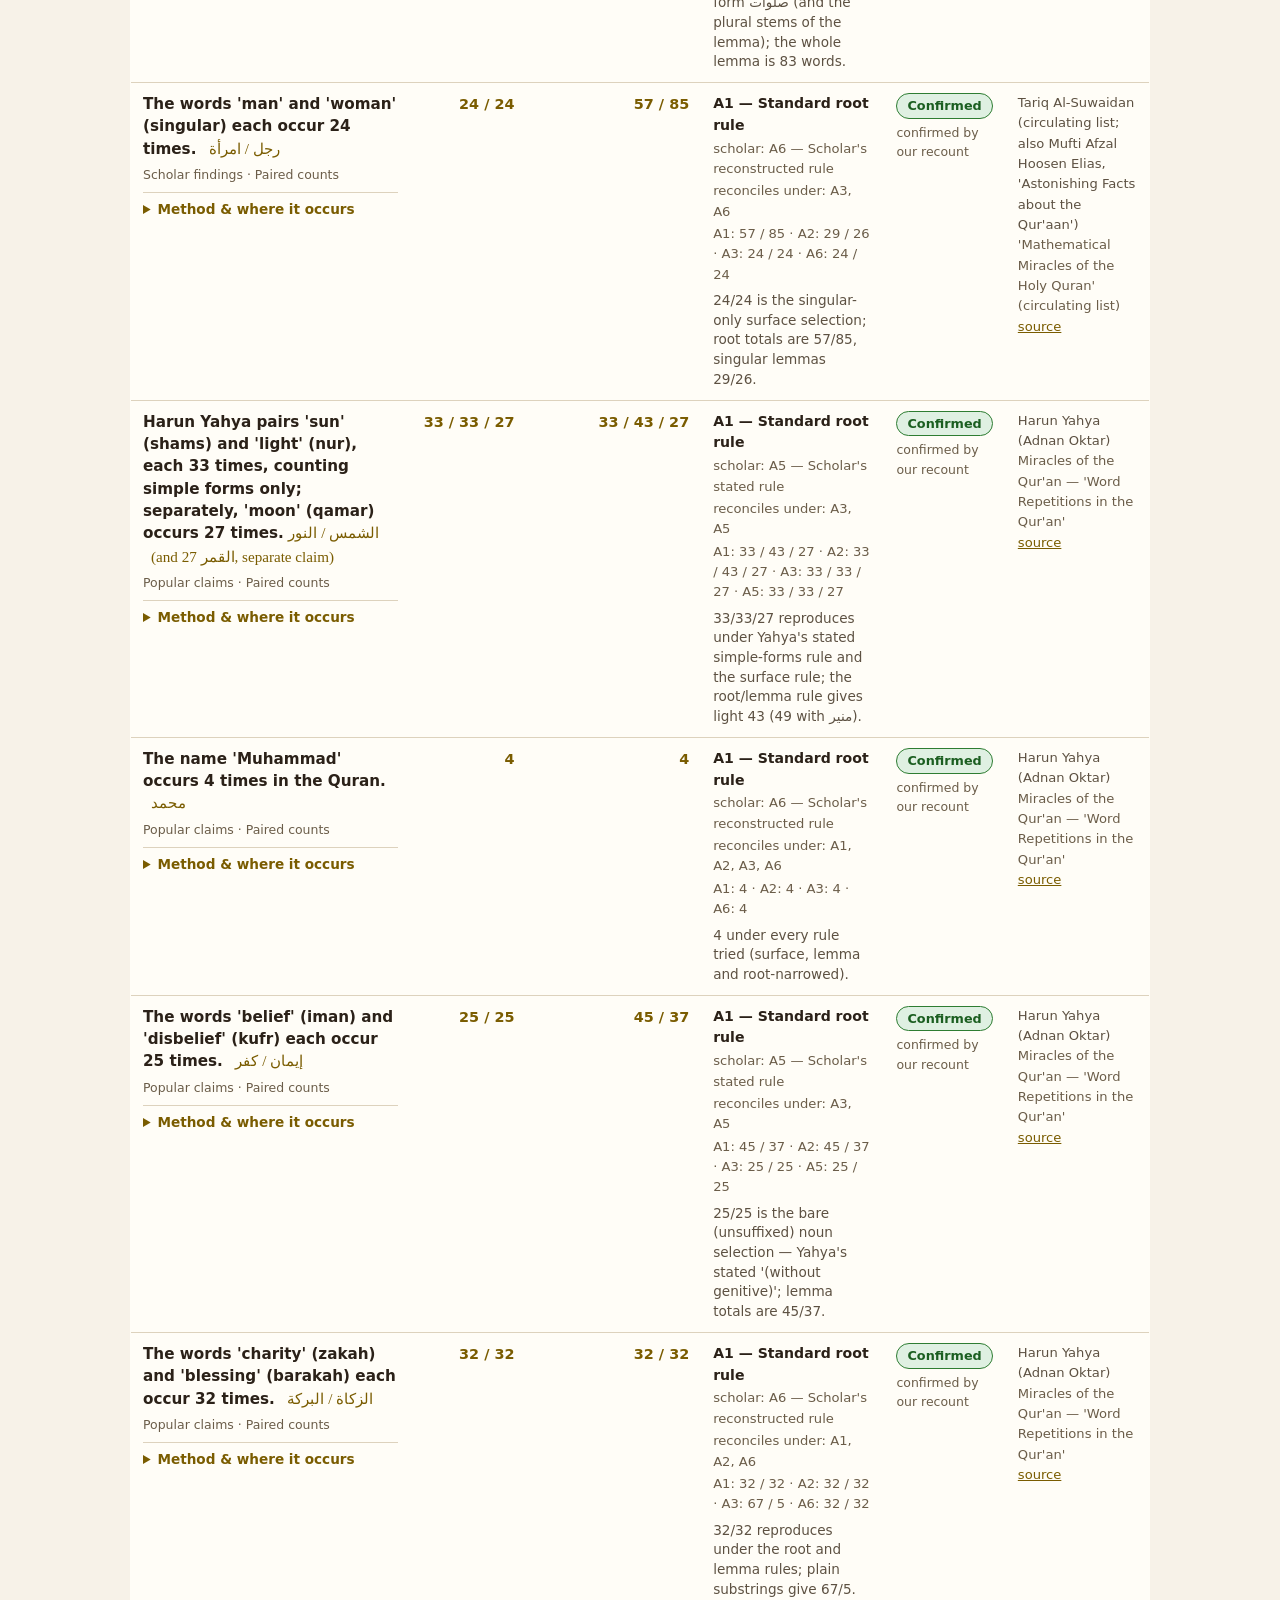
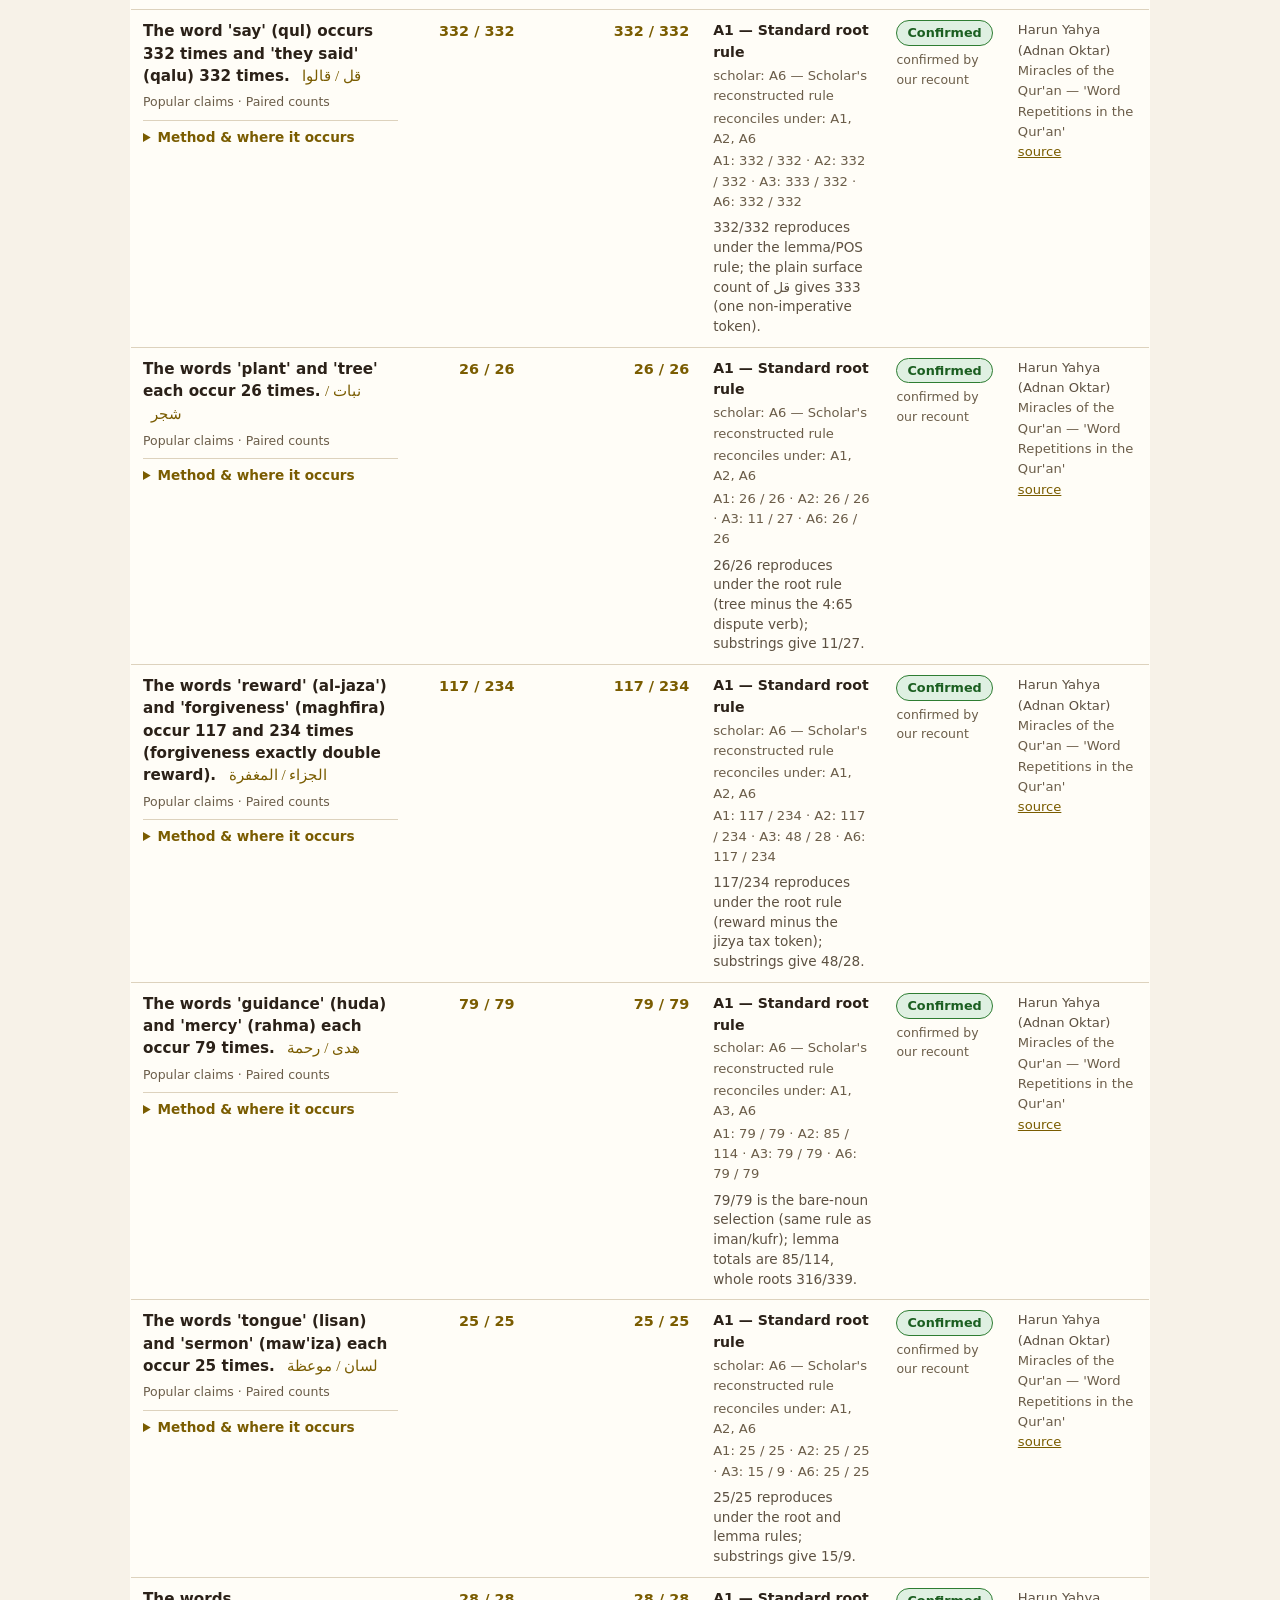
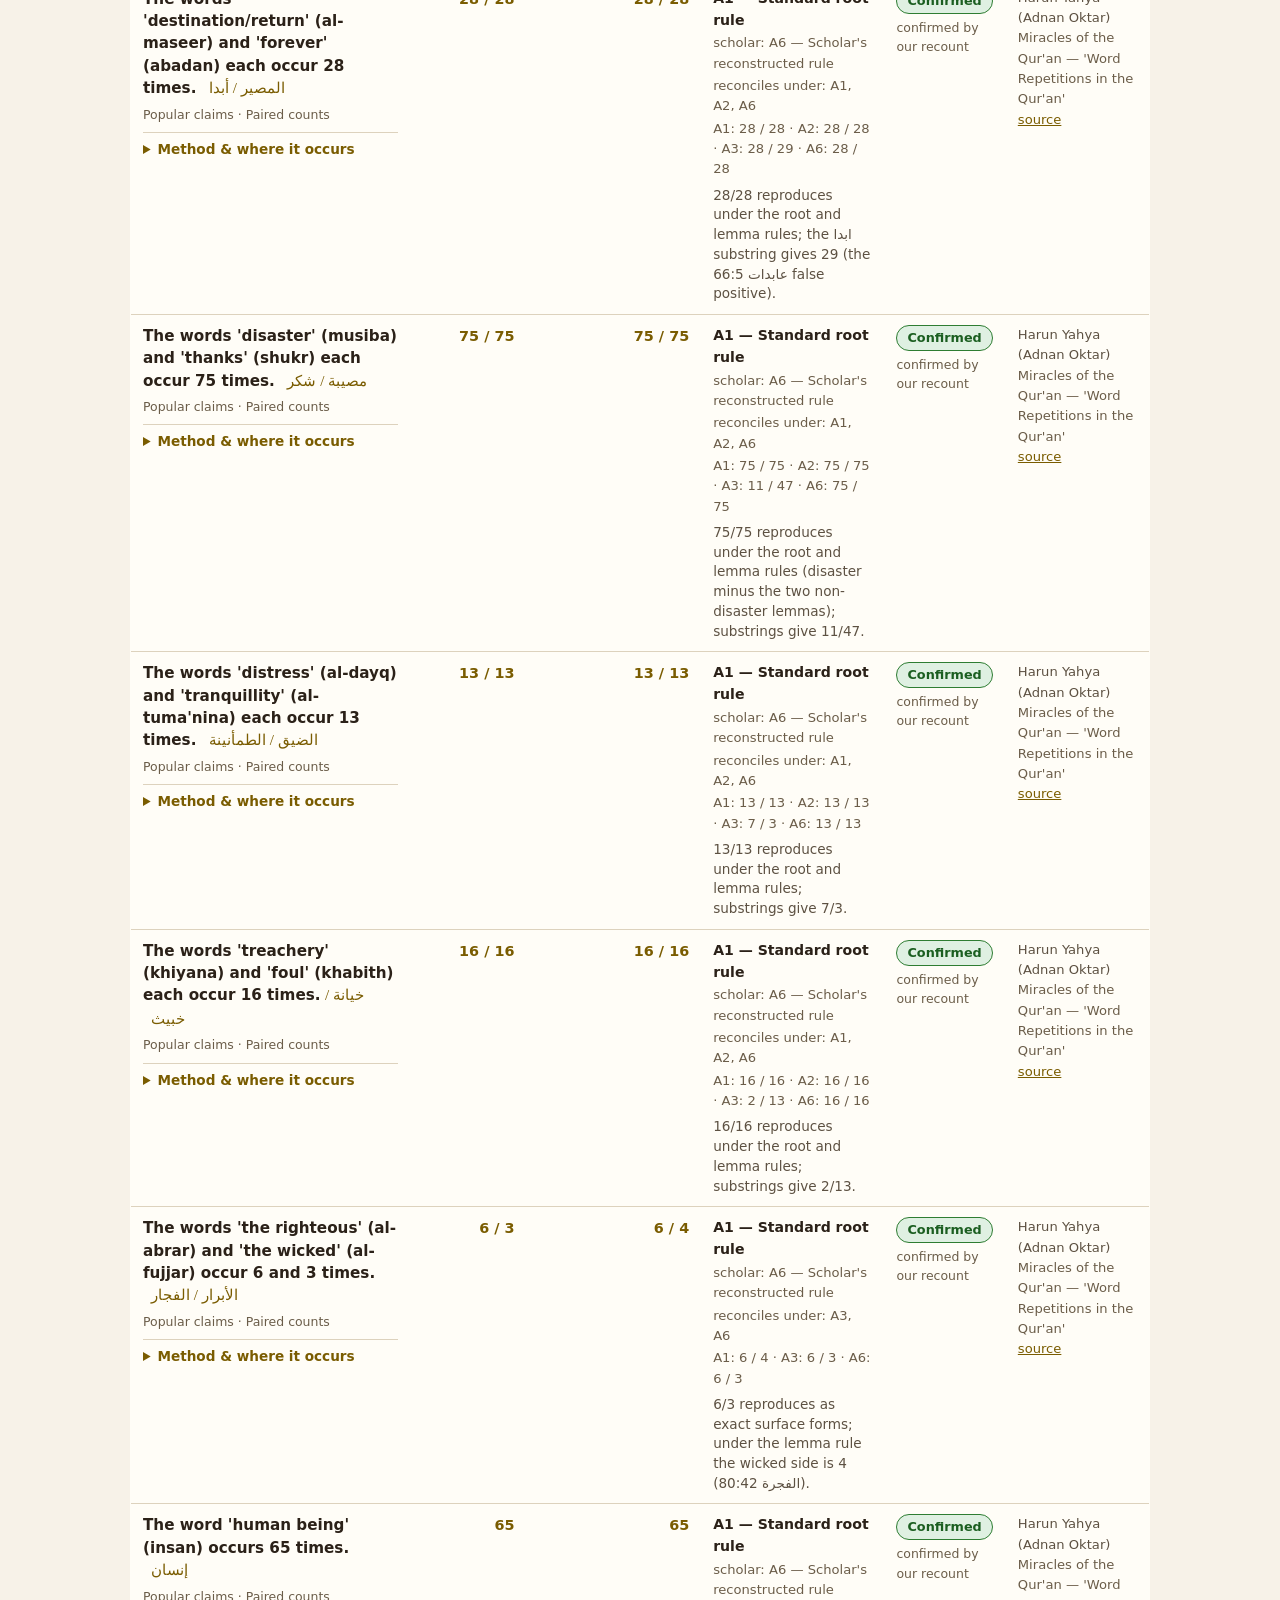
==== commit 296cd0d7: "Yahya re-attribution: site-verified counts; Mizan restructure; tallies 37/17/9" ====
--- a/index.html
+++ b/index.html
@@ -13,23 +13,24 @@
   <div class="research-head-inner">
     <img class="brand-logo" src="images/mizan-logo.png" alt="Mizan — ميزان — calligraphy logo">
     <h1>Mizan <span class="ar">ميزان</span> — The Quran in numbers</h1>
+    <p class="meta-line">Mizan <span class="ar">ميزان</span> is Arabic for the Balance — the scales.</p>
     <p class="meta-line">Corpus: Quranic Arabic Corpus v0.4, 77,429 words · 6,236 verses · 114 surahs ·
-      Data: 2026-11-08 · <span id="tally-line">37 confirmed · 17 differ · 10 cannot verify</span></p>
+      Data: 2026-11-08 · <span id="tally-line">37 confirmed · 17 differ · 9 cannot verify</span></p>
     <div class="stats" id="stats"></div>
-    <p class="meta-line">This page shows <b>verified counts only</b>. The 27 claims our recount could not
+    <p class="meta-line">This page shows <b>verified counts only</b>. The 26 claims our recount could not
       confirm are listed separately, clearly labelled as not verified:
       <a href="unverified.html">Unverified claims →</a></p>
   </div>
 </header>
 
 <nav class="tabs" aria-label="Sections">
-  <a class="tab" href="#why-mizan">Why Mizan?</a>
   <a class="tab" href="#about">About the Quran</a>
   <a class="tab" href="#corpus">The corpus in numbers</a>
   <a class="tab" href="#surahs">Surahs</a>
   <a class="tab" href="#verified">Verified counts</a>
   <a class="tab" href="#pairs">Paired counts</a>
   <a class="tab" href="#names">Names of God</a>
+  <a class="tab" href="#about-mizan">About Mizan</a>
   <a class="tab" href="#method">Methodology &amp; sources</a>
 </nav>
 
@@ -42,10 +43,138 @@
     labelled as such and kept on a separate page.</p>
 
 
-  <!-- ============ WHY MIZAN ============ -->
-  <section id="why-mizan" class="panel active">
-    <div class="panel-head">
-      <h2>Why Mizan?</h2>
+  <!-- ============ 1. ABOUT THE QURAN ============ -->
+  <section id="about" class="panel active">
+    <div class="panel-head">
+      <h2>About the Quran</h2>
+      <p>Facts about the Quran, each with its source.</p>
+    </div>
+    <div id="facts-table"></div>
+  </section>
+
+  <!-- ============ 2. THE CORPUS IN NUMBERS ============ -->
+  <section id="corpus" class="panel active">
+    <div class="panel-head">
+      <h2>The corpus in numbers</h2>
+      <p>Script-computed totals for the corpus this site counts from, with the counting rule for each number.</p>
+    </div>
+    <div id="corpus-table"></div>
+  </section>
+
+  <!-- ============ 2b. SURAHS ============ -->
+  <section id="surahs" class="panel active">
+    <div class="panel-head">
+      <h2>Surahs</h2>
+      <p id="surahs-totals">114 surahs · 30 juz</p>
+      <div class="controls">
+        <input id="surah-search" type="search" placeholder="Search a surah — e.g. Yasin, 36, Rahman…" aria-label="Search surahs">
+        <select id="surah-type" aria-label="Filter by revelation">
+          <option value="all">Meccan &amp; Medinan</option>
+          <option value="Meccan">Meccan only</option>
+          <option value="Medinan">Medinan only</option>
+        </select>
+      </div>
+      <p class="tally" id="surahs-tally"></p>
+    </div>
+    <div id="surahs-list"></div>
+  </section>
+
+  <!-- ============ 3. VERIFIED COUNTS ============ -->
+  <section id="verified" class="panel active">
+    <div class="panel-head">
+      <h2>Verified counts</h2>
+      <p>Published claims about Quranic word-count mathematics that our scripted recount
+        <span class="badge ok">confirmed</span> — 16 from scholarly sources and 21 popular claims,
+        in one table, with the source labelled on every row. Disputed numerology is a reported
+        finding with its status — never settled fact.</p>
+      <div class="controls">
+        <input id="verified-search" type="search" placeholder="Search verified counts — e.g. 19, dunya, letters…" aria-label="Search verified counts">
+        <select id="verified-cat" aria-label="Filter by category">
+          <option value="all">All categories</option>
+          <option value="paired_counts">Paired counts</option>
+          <option value="letter_counts">Letter counts</option>
+          <option value="code19">Code 19</option>
+          <option value="corpus_linguistics">Corpus linguistics</option>
+        </select>
+      </div>
+      <p class="tally" id="verified-tally"></p>
+    </div>
+    <div id="verified-list"></div>
+    <p class="method-note">Claims our recount could not confirm are not on this page:
+      <a href="unverified.html">26 unverified claims (17 differ · 9 cannot verify) →</a></p>
+  </section>
+
+  <!-- ============ 4. PAIRED COUNTS ============ -->
+  <section id="pairs" class="panel active">
+    <div class="panel-head">
+      <h2>Paired word counts</h2>
+      <p>Script-counted from the Quranic Arabic Corpus morphology (root, then lemma to fix the intended sense); one count per word occurrence. Click a pair for verse references with the Arabic in context.</p>
+      <div class="controls">
+        <input id="pair-search" type="search" placeholder="Search a pair or word — e.g. heaven, dunya, sun…" aria-label="Search pairs">
+        <label class="check"><input type="checkbox" id="pair-equal-only"> Equal pairs only (115:115, 88:88…)</label>
+      </div>
+    </div>
+    <div id="pairs-list"></div>
+    <div class="panel-head sub">
+      <h3>Anchors &amp; single counts</h3>
+    </div>
+    <div id="extras-list" class="extras"></div>
+  </section>
+
+  <!-- ============ 5. NAMES OF GOD ============ -->
+  <section id="names" class="panel active">
+    <div class="panel-head">
+      <h2>The 99 Names of God <span class="ar">أَسْمَاءُ ٱللَّهِ ٱلْحُسْنَىٰ</span></h2>
+      <p>These are the famous ninety-nine — al-Asmāʾ al-Ḥusnā, the Beautiful Names — from the
+        hadith of the ninety-nine names: “Allah has ninety-nine names, one hundred less one;
+        whoever learns them will enter Paradise” (Sahih al-Bukhari 7392; Sahih Muslim 2677).
+        Ninety-nine is not a ceiling: scholars agree the hadith does not limit Allah's names
+        to this number, and the Quran uses more names and attributes of Allah than these 99.
+        Below, each Name is counted in the Arabic text, matched by lemma in the Quranic Arabic
+        Corpus. A Name counts only where the word is used of God; excluded occurrences are
+        listed per Name. 24 Names do not occur in the Quran at all.</p>
+      <div id="more-names"></div>
+      <div class="controls">
+        <input id="name-search" type="search" placeholder="Search a Name — e.g. Rahim, Aziz, Nur…" aria-label="Search Names">
+        <select id="name-filter" aria-label="Filter Names">
+          <option value="all">All 99 Names</option>
+          <option value="present">Occurs in the Quran</option>
+          <option value="zero">Zero occurrences (24)</option>
+          <option value="top20">Top 20 by count</option>
+        </select>
+      </div>
+    </div>
+    <div class="graph-wrap">
+      <div class="graph-head">
+        <h3>Co-occurrence network — Names appearing together in a verse</h3>
+        <div class="controls">
+          <label>Graph scope
+            <select id="graph-scope" aria-label="Graph scope">
+              <option value="15">Top 15 Names</option>
+              <option value="25" selected>Top 25 Names</option>
+              <option value="40">Top 40 Names</option>
+            </select>
+          </label>
+          <label>Edges
+            <select id="graph-edges" aria-label="Edge type">
+              <option value="verse" selected>Same verse</option>
+              <option value="surah">Same surah</option>
+            </select>
+          </label>
+        </div>
+        <p class="hint">Click a node to highlight its neighbours and see the pair counts. Edge thickness = number of shared verses (or surahs).</p>
+      </div>
+      <canvas id="graph" width="960" height="560" aria-label="Co-occurrence network graph of the Names of God"></canvas>
+      <div id="graph-detail" class="graph-detail">Select a Name in the graph to see its strongest partners.</div>
+    </div>
+    <div id="names-list"></div>
+    <div id="name-detail"></div>
+  </section>
+
+  <!-- ============ ABOUT MIZAN ============ -->
+  <section id="about-mizan" class="panel active">
+    <div class="panel-head">
+      <h2>About Mizan</h2>
       <p>The name of this site, and what the Quran says about it.</p>
     </div>
     <p><b>Mizan</b> <span class="ar">ميزان</span> is the Arabic word for the balance — the scales.
@@ -73,134 +202,6 @@
       links to the full verse. Arabic is the Tanzil Uthmani text.</p>
   </section>
 
-  <!-- ============ 1. ABOUT THE QURAN ============ -->
-  <section id="about" class="panel active">
-    <div class="panel-head">
-      <h2>About the Quran</h2>
-      <p>Facts about the Quran, each with its source.</p>
-    </div>
-    <div id="facts-table"></div>
-  </section>
-
-  <!-- ============ 2. THE CORPUS IN NUMBERS ============ -->
-  <section id="corpus" class="panel active">
-    <div class="panel-head">
-      <h2>The corpus in numbers</h2>
-      <p>Script-computed totals for the corpus this site counts from, with the counting rule for each number.</p>
-    </div>
-    <div id="corpus-table"></div>
-  </section>
-
-  <!-- ============ 2b. SURAHS ============ -->
-  <section id="surahs" class="panel active">
-    <div class="panel-head">
-      <h2>Surahs</h2>
-      <p id="surahs-totals">114 surahs · 30 juz</p>
-      <div class="controls">
-        <input id="surah-search" type="search" placeholder="Search a surah — e.g. Yasin, 36, Rahman…" aria-label="Search surahs">
-        <select id="surah-type" aria-label="Filter by revelation">
-          <option value="all">Meccan &amp; Medinan</option>
-          <option value="Meccan">Meccan only</option>
-          <option value="Medinan">Medinan only</option>
-        </select>
-      </div>
-      <p class="tally" id="surahs-tally"></p>
-    </div>
-    <div id="surahs-list"></div>
-  </section>
-
-  <!-- ============ 3. VERIFIED COUNTS ============ -->
-  <section id="verified" class="panel active">
-    <div class="panel-head">
-      <h2>Verified counts</h2>
-      <p>Published claims about Quranic word-count mathematics that our scripted recount
-        <span class="badge ok">confirmed</span> — 16 from scholarly sources and 21 popular claims,
-        in one table, with the source labelled on every row. Disputed numerology is a reported
-        finding with its status — never settled fact.</p>
-      <div class="controls">
-        <input id="verified-search" type="search" placeholder="Search verified counts — e.g. 19, dunya, letters…" aria-label="Search verified counts">
-        <select id="verified-cat" aria-label="Filter by category">
-          <option value="all">All categories</option>
-          <option value="paired_counts">Paired counts</option>
-          <option value="letter_counts">Letter counts</option>
-          <option value="code19">Code 19</option>
-          <option value="corpus_linguistics">Corpus linguistics</option>
-        </select>
-      </div>
-      <p class="tally" id="verified-tally"></p>
-    </div>
-    <div id="verified-list"></div>
-    <p class="method-note">Claims our recount could not confirm are not on this page:
-      <a href="unverified.html">27 unverified claims (17 differ · 10 cannot verify) →</a></p>
-  </section>
-
-  <!-- ============ 4. PAIRED COUNTS ============ -->
-  <section id="pairs" class="panel active">
-    <div class="panel-head">
-      <h2>Paired word counts</h2>
-      <p>Script-counted from the Quranic Arabic Corpus morphology (root, then lemma to fix the intended sense); one count per word occurrence. Click a pair for verse references with the Arabic in context.</p>
-      <div class="controls">
-        <input id="pair-search" type="search" placeholder="Search a pair or word — e.g. heaven, dunya, sun…" aria-label="Search pairs">
-        <label class="check"><input type="checkbox" id="pair-equal-only"> Equal pairs only (115:115, 88:88…)</label>
-      </div>
-    </div>
-    <div id="pairs-list"></div>
-    <div class="panel-head sub">
-      <h3>Anchors &amp; single counts</h3>
-    </div>
-    <div id="extras-list" class="extras"></div>
-  </section>
-
-  <!-- ============ 5. NAMES OF GOD ============ -->
-  <section id="names" class="panel active">
-    <div class="panel-head">
-      <h2>The 99 Names of God <span class="ar">أَسْمَاءُ ٱللَّهِ ٱلْحُسْنَىٰ</span></h2>
-      <p>These are the famous ninety-nine — al-Asmāʾ al-Ḥusnā, the Beautiful Names — from the
-        hadith of the ninety-nine names: “Allah has ninety-nine names, one hundred less one;
-        whoever learns them will enter Paradise” (Sahih al-Bukhari 7392; Sahih Muslim 2677).
-        Ninety-nine is not a ceiling: scholars agree the hadith does not limit Allah's names
-        to this number, and the Quran uses more names and attributes of Allah than these 99.
-        Below, each Name is counted in the Arabic text, matched by lemma in the Quranic Arabic
-        Corpus. A Name counts only where the word is used of God; excluded occurrences are
-        listed per Name. 24 Names do not occur in the Quran at all.</p>
-      <div id="more-names"></div>
-      <div class="controls">
-        <input id="name-search" type="search" placeholder="Search a Name — e.g. Rahim, Aziz, Nur…" aria-label="Search Names">
-        <select id="name-filter" aria-label="Filter Names">
-          <option value="all">All 99 Names</option>
-          <option value="present">Occurs in the Quran</option>
-          <option value="zero">Zero occurrences (24)</option>
-          <option value="top20">Top 20 by count</option>
-        </select>
-      </div>
-    </div>
-    <div class="graph-wrap">
-      <div class="graph-head">
-        <h3>Co-occurrence network — Names appearing together in a verse</h3>
-        <div class="controls">
-          <label>Graph scope
-            <select id="graph-scope" aria-label="Graph scope">
-              <option value="15">Top 15 Names</option>
-              <option value="25" selected>Top 25 Names</option>
-              <option value="40">Top 40 Names</option>
-            </select>
-          </label>
-          <label>Edges
-            <select id="graph-edges" aria-label="Edge type">
-              <option value="verse" selected>Same verse</option>
-              <option value="surah">Same surah</option>
-            </select>
-          </label>
-        </div>
-        <p class="hint">Click a node to highlight its neighbours and see the pair counts. Edge thickness = number of shared verses (or surahs).</p>
-      </div>
-      <canvas id="graph" width="960" height="560" aria-label="Co-occurrence network graph of the Names of God"></canvas>
-      <div id="graph-detail" class="graph-detail">Select a Name in the graph to see its strongest partners.</div>
-    </div>
-    <div id="names-list"></div>
-    <div id="name-detail"></div>
-  </section>
-
   <!-- ============ 6. METHODOLOGY ============ -->
   <section id="method" class="panel active">
     <div class="panel-head">
@@ -255,6 +256,7 @@
   <p>Mizan · Data: Quranic Arabic Corpus v0.4 (GPL) via corpus.quran.com; display Arabic: Tanzil Uthmani text.
   All counts computed by script and reproducible from the <a href="https://github.com/mindsyourai/mizan">repo</a>.
   Disputed claims are labelled, not asserted. · Built 2026-11-08.</p>
+  <p>Named for the Balance — that the Quran's words be weighed carefully, and what does not balance be said plainly.</p>
 </footer>
 
 <script src="data.js"></script>
